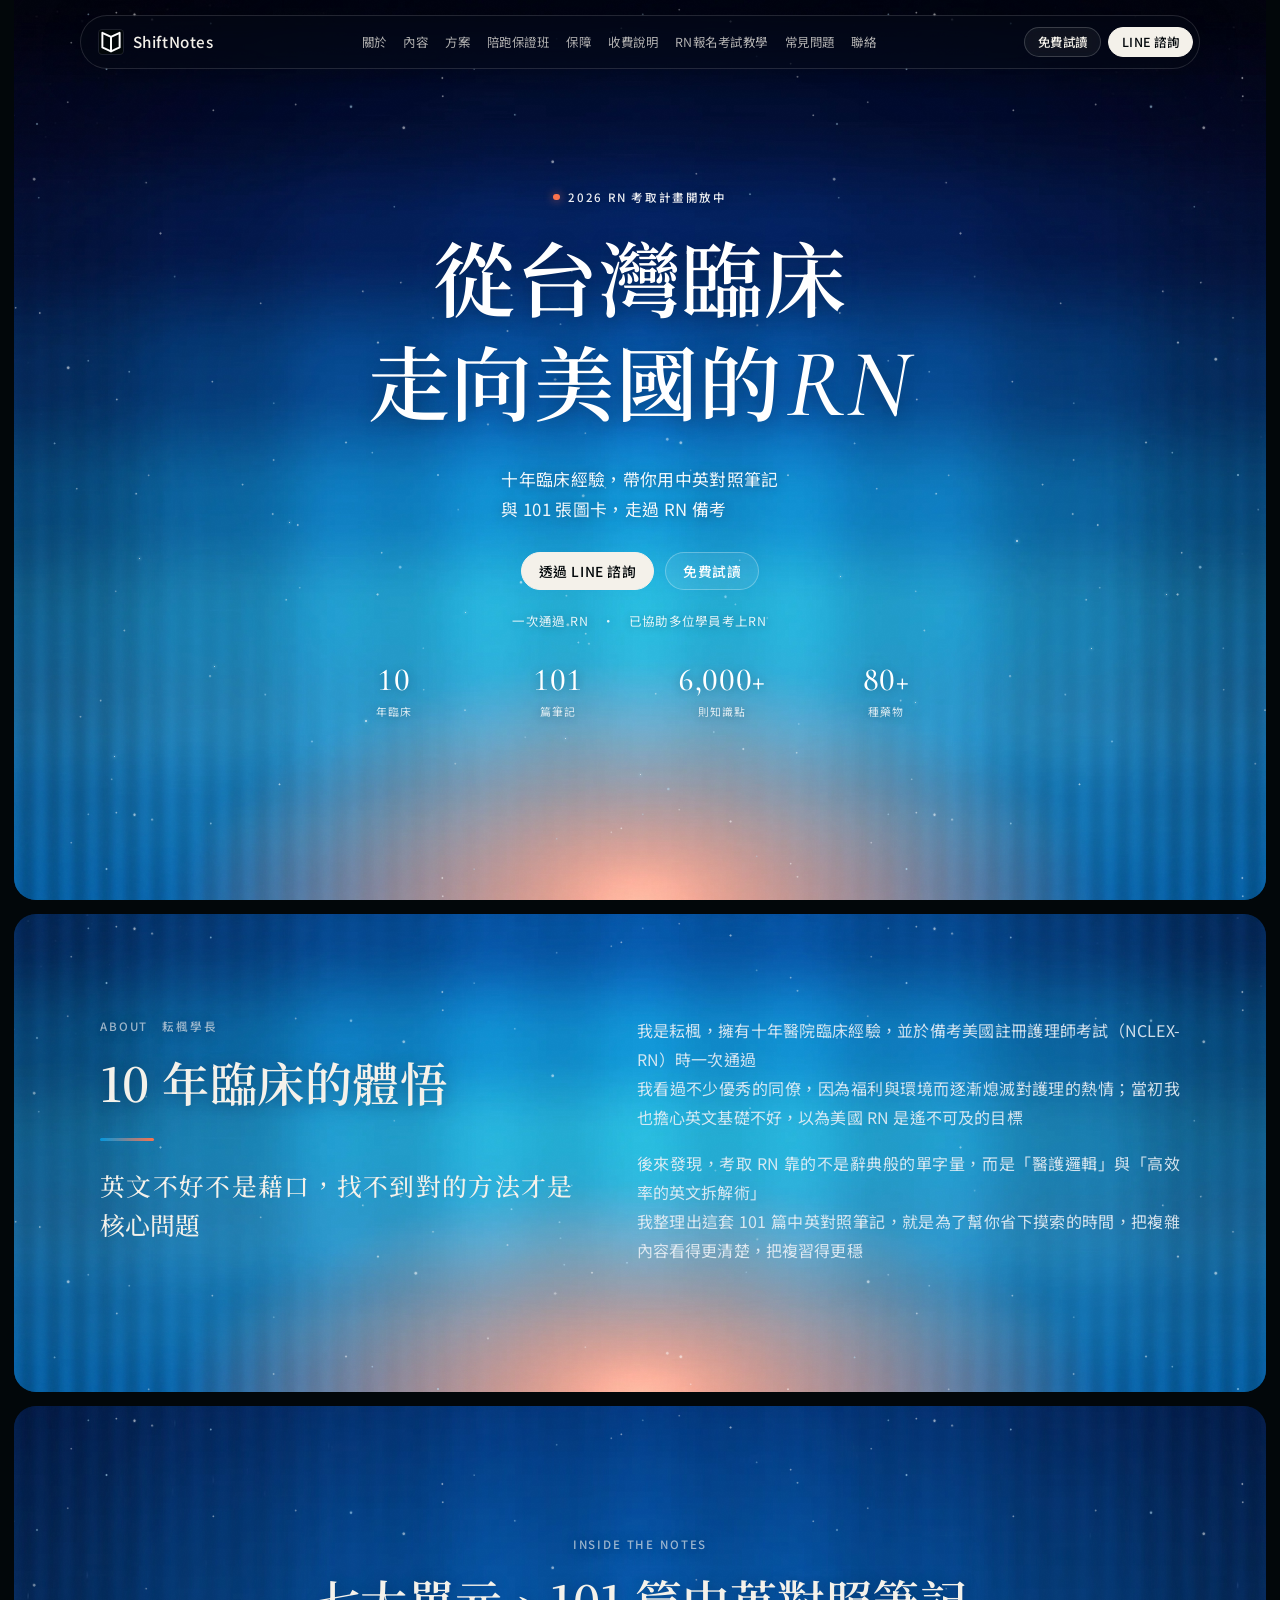
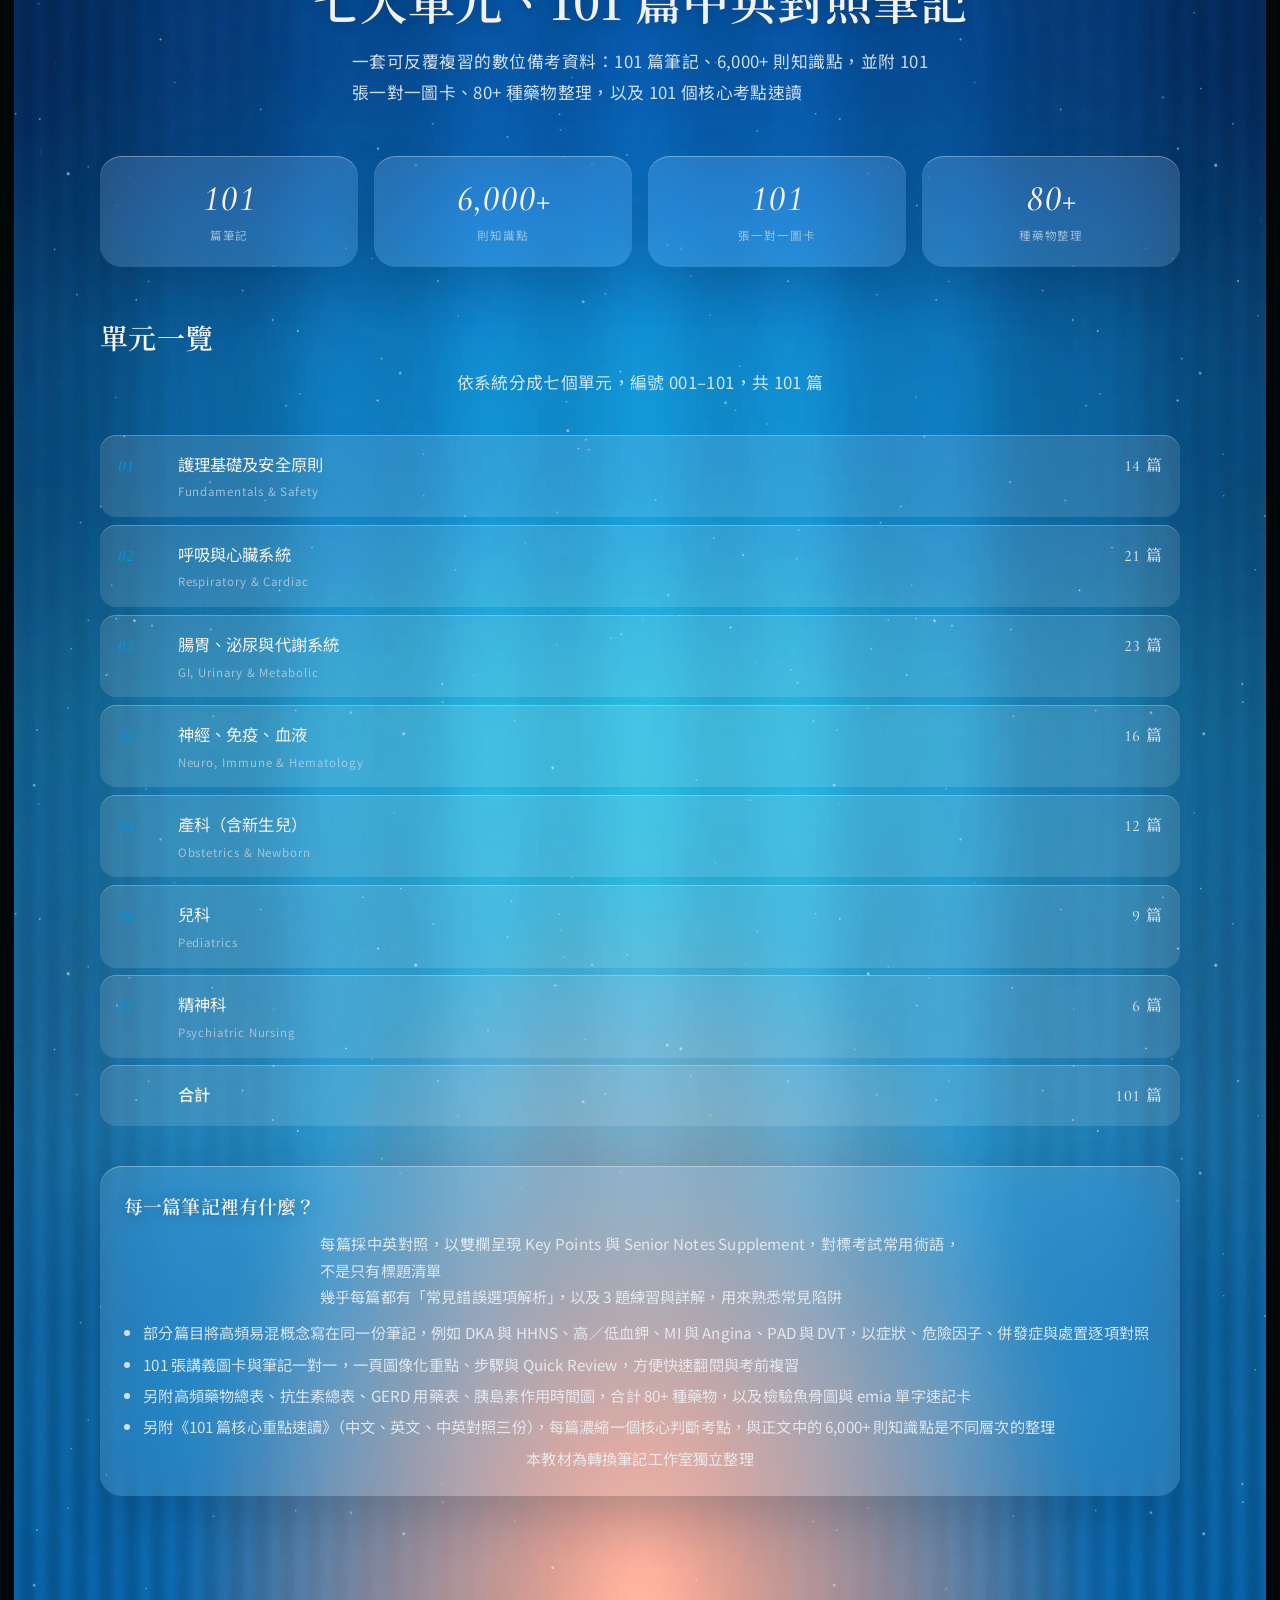
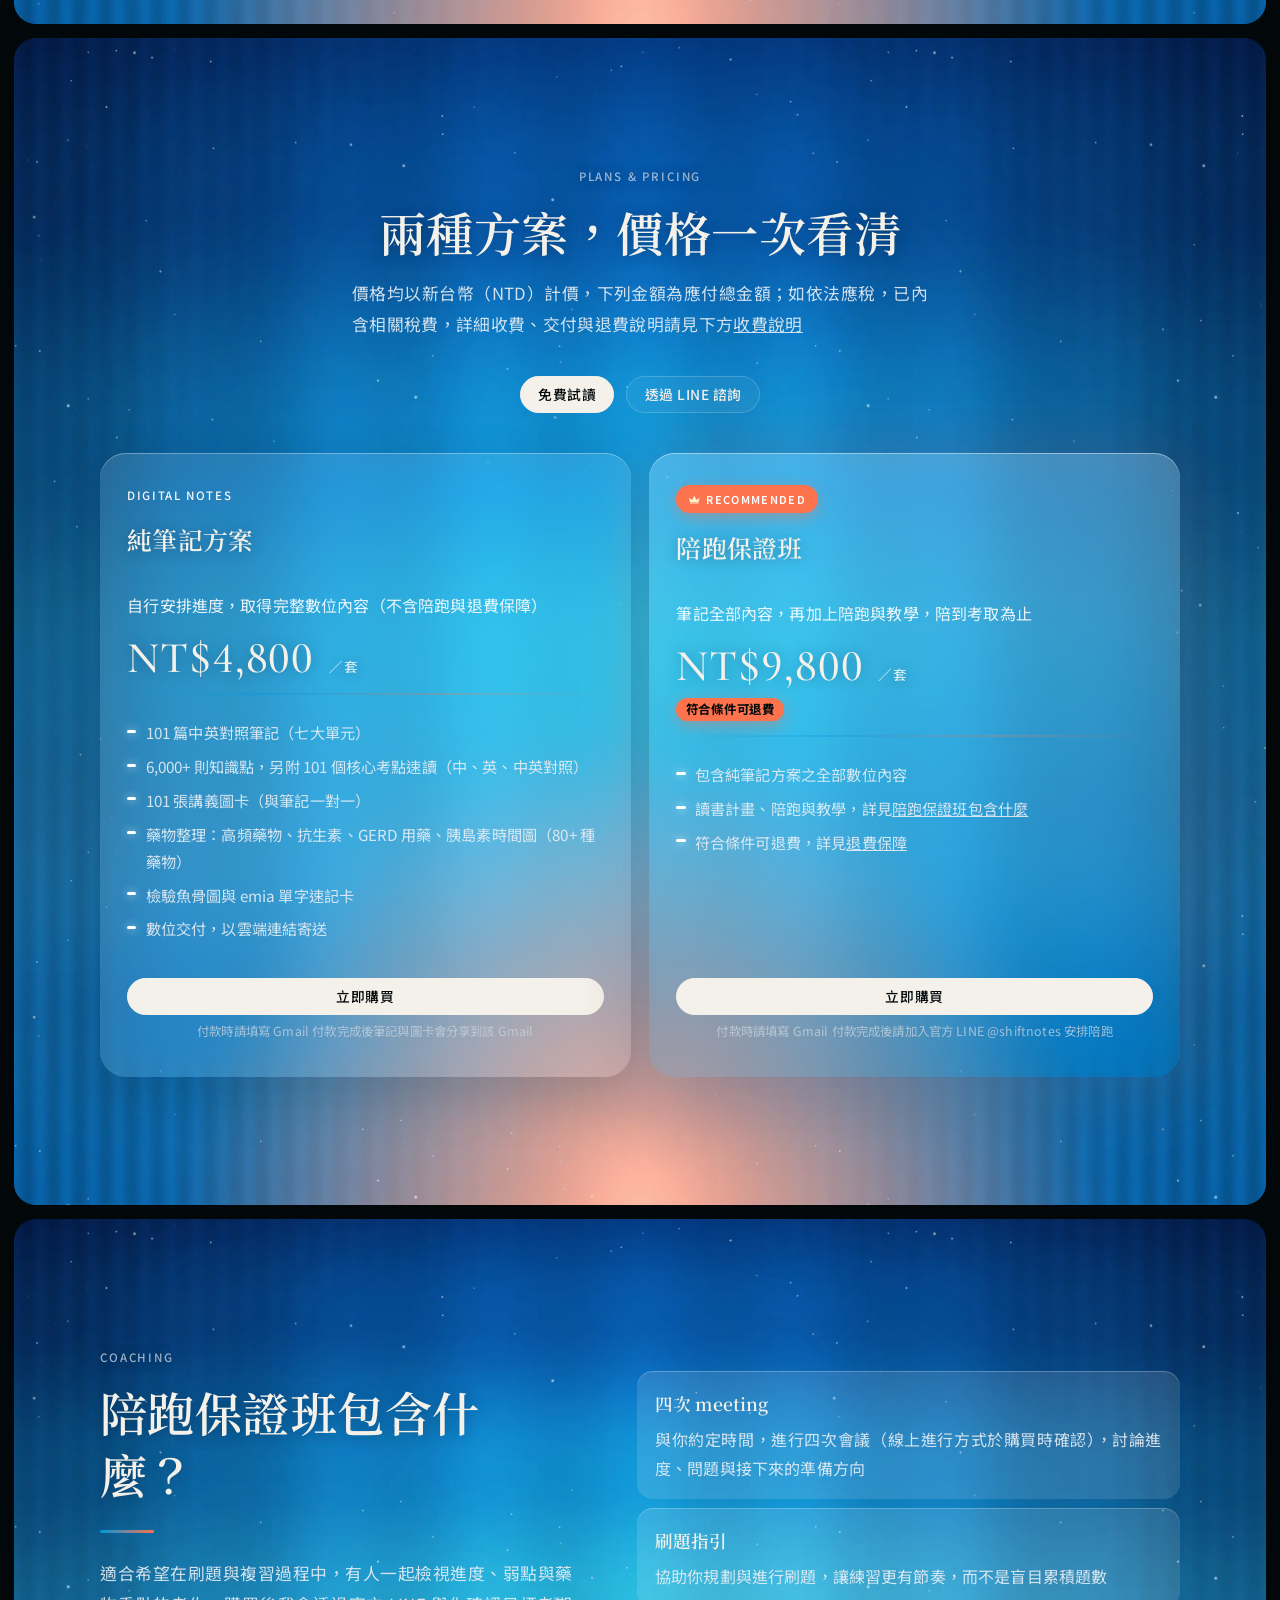
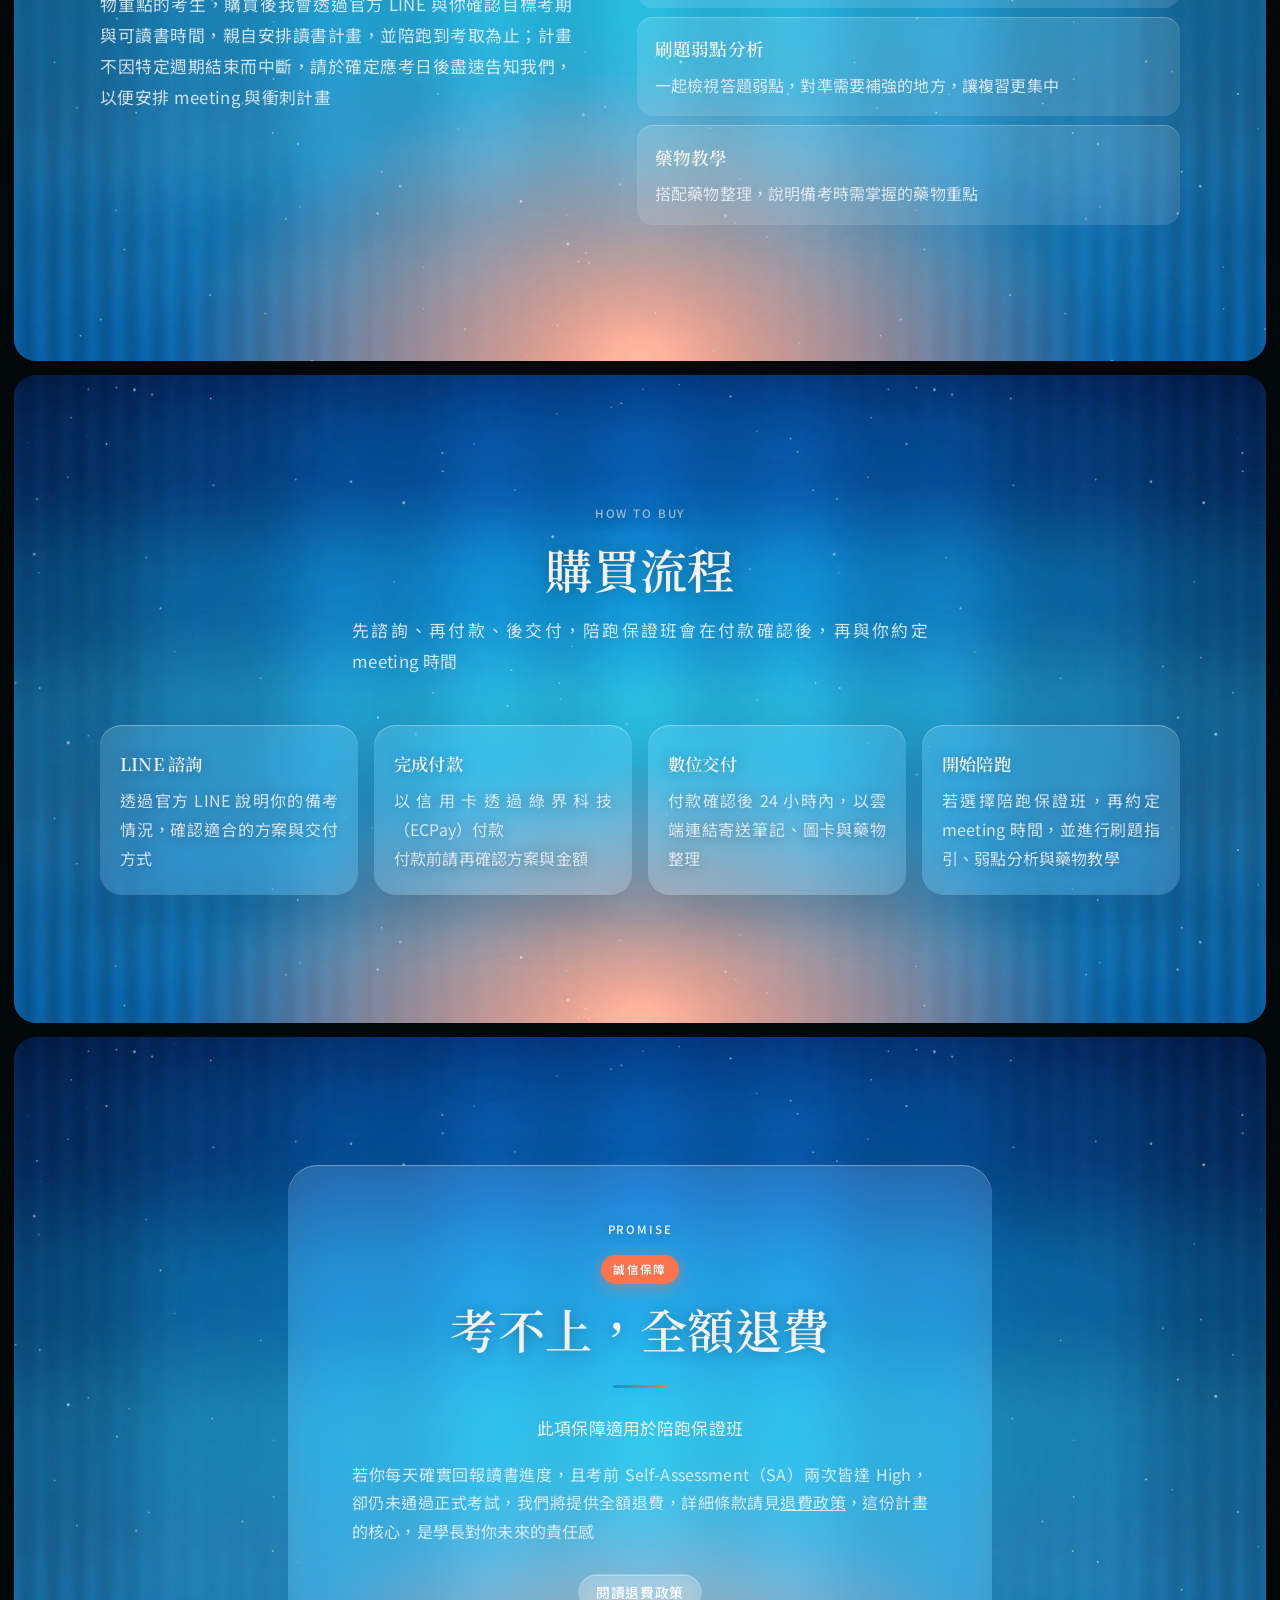
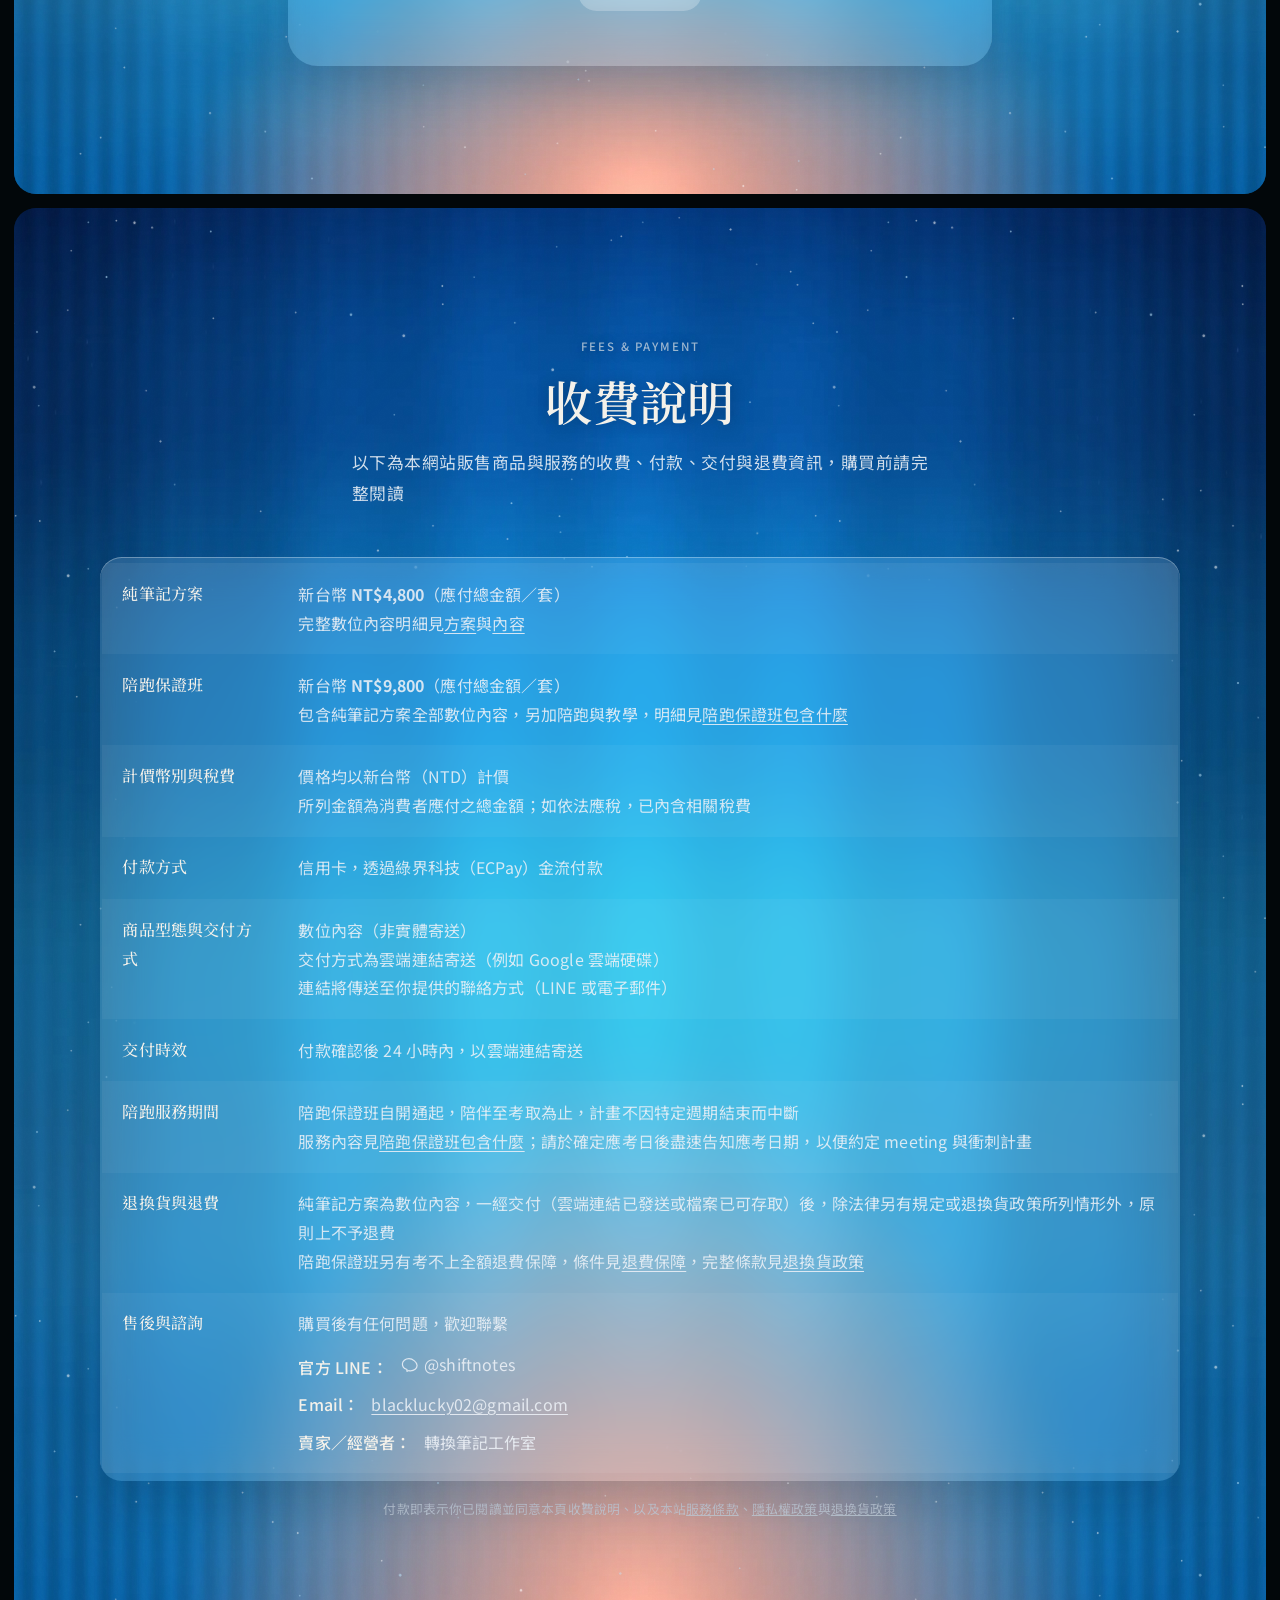
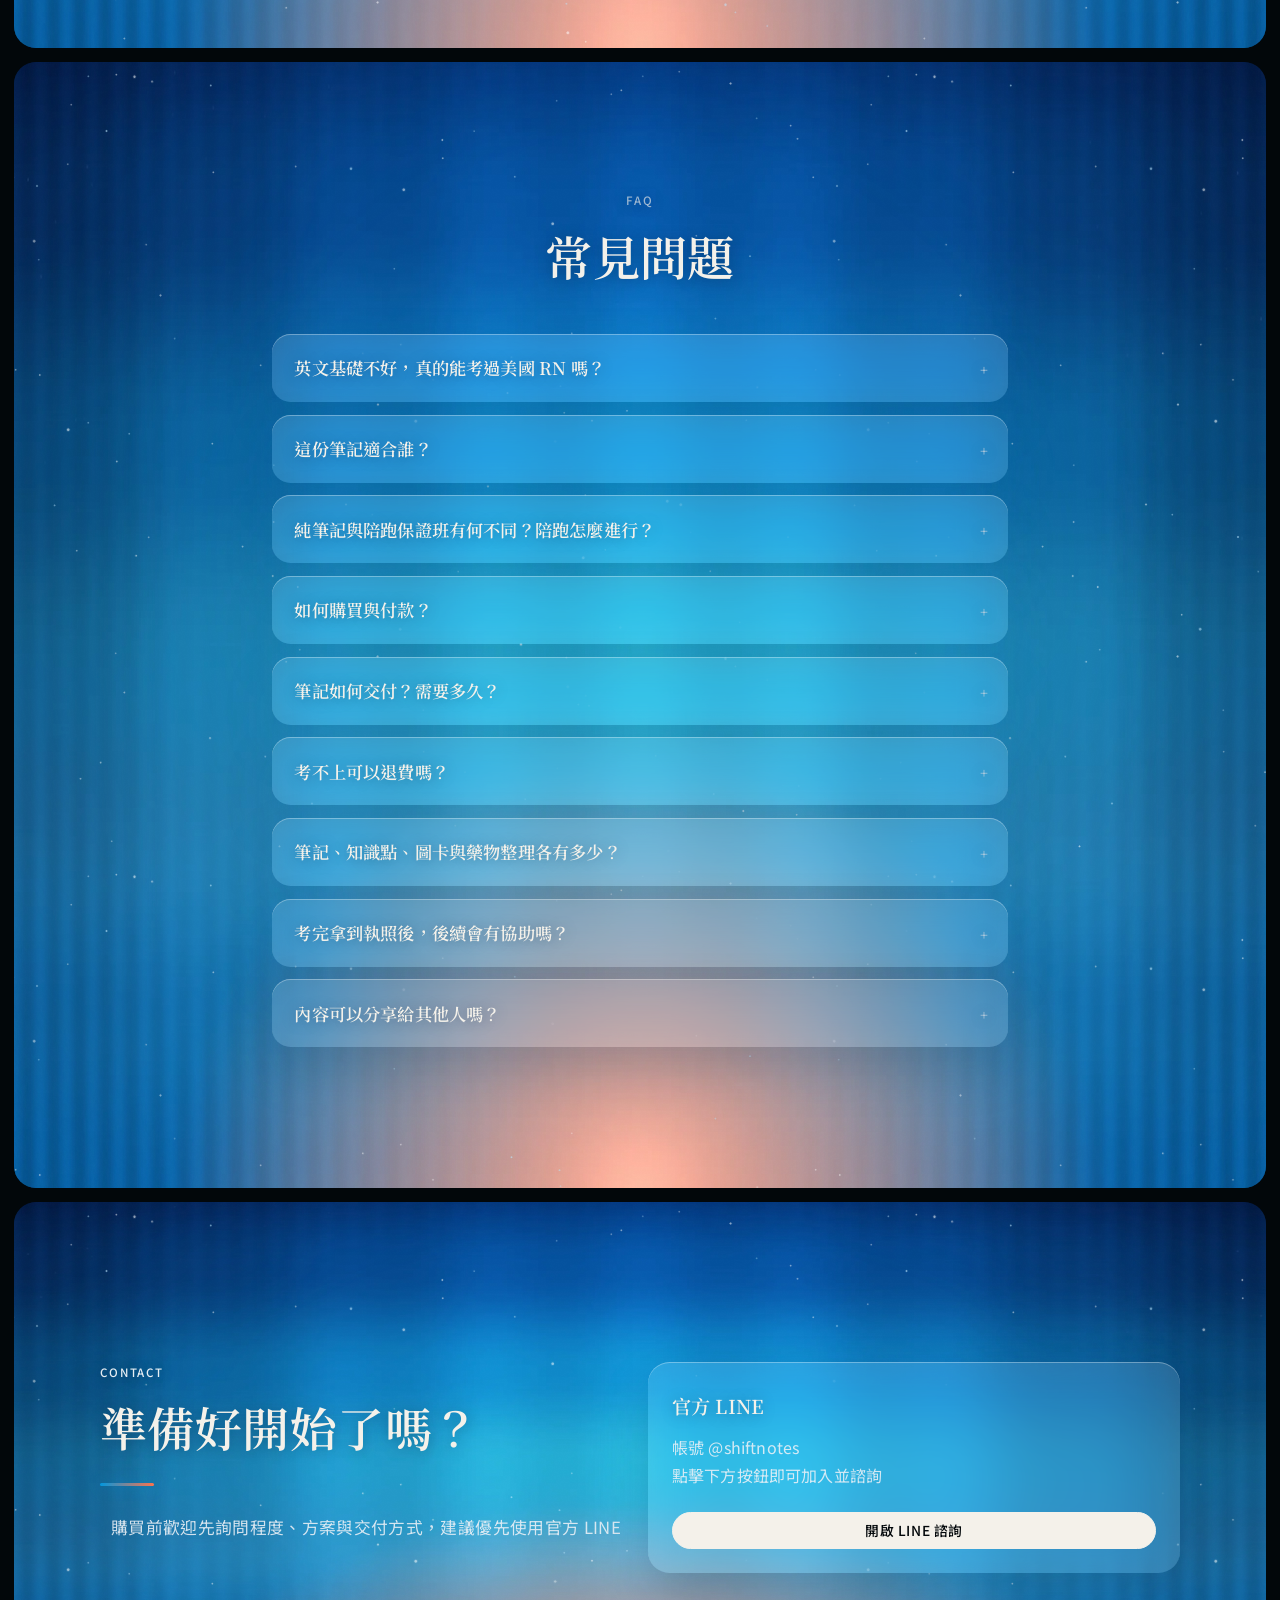
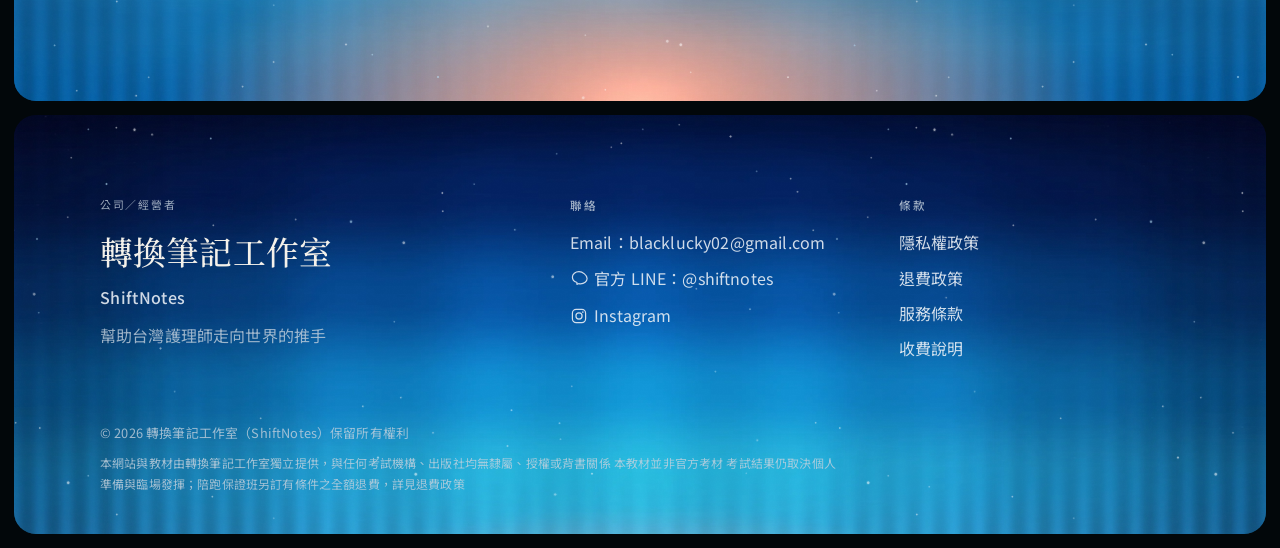
==== index.html @ 2a8cefe3 "售後諮詢在手機改為標籤在上、內容在下 避免 Email 在窄螢幕被切成兩段，聯絡三行維持對齊清楚。" ====
<!DOCTYPE html>
<html lang="zh-Hant-TW">
<head>
  <meta charset="utf-8">
  <meta name="google-site-verification" content="FZCJmwE3eq692PWmwrfCntpUUvdBJd4LD9IH0pfUKtM" />
  <meta name="viewport" content="width=device-width, initial-scale=1">
  <title>ShiftNotes｜耘楓學長的 RN 實戰教室</title>
  <meta name="description" content="ShiftNotes｜耘楓學長的 RN 實戰教室 2026 RN 考取計畫開放中 臨床十年的耘楓學長，以 101 篇中英對照 NCLEX-RN 筆記（6,000+ 則知識點、101 張圖卡、80+ 種藥物整理）與陪跑保證班，陪你準備美國護理師考試 陪跑保證班符合條件可申請考不上全額退費 已協助多位學員考上RN">
  <meta name="keywords" content="NCLEX-RN 筆記, RN考試, 美國護理師考試, 陪跑, 陪跑保證班, 保證班, RN 備考, NCLEX, ShiftNotes, 耘楓學長">
  <meta name="author" content="ShiftNotes">
  <meta name="robots" content="index,follow">
  <link rel="canonical" href="https://shiftnotes.github.io/">
  <link rel="alternate" hreflang="zh-Hant-TW" href="https://shiftnotes.github.io/">
  <link rel="alternate" hreflang="x-default" href="https://shiftnotes.github.io/">
  <meta property="og:type" content="website">
  <meta property="og:locale" content="zh_TW">
  <meta property="og:site_name" content="ShiftNotes">
  <meta property="og:title" content="ShiftNotes｜耘楓學長的 RN 實戰教室">
  <meta property="og:description" content="耘楓學長的 RN 實戰教室：101 篇中英對照筆記、6,000+ 則知識點、101 張圖卡與 80+ 種藥物整理 已協助多位學員考上RN">
  <meta property="og:url" content="https://shiftnotes.github.io/">
  <meta property="og:image" content="https://shiftnotes.github.io/assets/og-image.png">
  <meta property="og:image:alt" content="ShiftNotes｜耘楓學長的 RN 實戰教室">
  <meta property="og:image:width" content="1200">
  <meta property="og:image:height" content="630">
  <meta name="twitter:card" content="summary_large_image">
  <meta name="twitter:title" content="ShiftNotes｜耘楓學長的 RN 實戰教室">
  <meta name="twitter:description" content="耘楓學長的 RN 實戰教室：101 篇中英對照筆記、6,000+ 則知識點、101 張圖卡與 80+ 種藥物整理">
  <meta name="twitter:image" content="https://shiftnotes.github.io/assets/og-image.png">
  <meta name="theme-color" content="#02070A">
  <link rel="icon" href="favicon.ico?v=logo2" sizes="48x48">
  <link rel="icon" href="assets/favicon-192.png?v=logo2" type="image/png" sizes="192x192">
  <link rel="icon" href="assets/favicon-32.png?v=logo2" type="image/png" sizes="32x32">
  <link rel="apple-touch-icon" href="assets/apple-touch-icon.png?v=logo2" sizes="180x180">
  <link rel="preconnect" href="https://fonts.googleapis.com">
  <link rel="preconnect" href="https://fonts.gstatic.com" crossorigin>
  <link href="https://fonts.googleapis.com/css2?family=Cormorant+Garamond:ital,wght@0,500;0,600;1,500;1,600&family=Inter:wght@400;500;600&family=Noto+Sans+TC:wght@400;500;700&family=Noto+Serif+TC:wght@500;600;700&display=swap" rel="stylesheet">
  <link rel="stylesheet" href="css/styles.css?v=hero8">
  <script type="application/ld+json">
 
{
  "@context": "https://schema.org",
  "@graph": [
    {
      "@type": "Organization",
      "@id": "https://shiftnotes.github.io/#organization",
      "name": "ShiftNotes",
      "alternateName": "轉換筆記工作室",
      "url": "https://shiftnotes.github.io/",
      "email": "blacklucky02@gmail.com",
      "logo": "https://shiftnotes.github.io/assets/logo-512.png",
      "sameAs": [
        "https://line.me/R/ti/p/@shiftnotes",
        "https://www.instagram.com/shiftnotes1991/"
      ]
    },
    {
      "@type": "WebSite",
      "@id": "https://shiftnotes.github.io/#website",
      "url": "https://shiftnotes.github.io/",
      "name": "ShiftNotes",
      "inLanguage": "zh-Hant-TW",
      "publisher": {
        "@id": "https://shiftnotes.github.io/#organization"
      }
    },
    {
      "@type": "Person",
      "@id": "https://shiftnotes.github.io/#person",
      "name": "耘楓學長",
      "alternateName": "耘楓",
      "jobTitle": "臨床護理師",
      "description": "臨床護理經驗十年，備考美國註冊護理師考試（NCLEX-RN）一次通過，已協助多位學員考上RN ",
      "worksFor": {
        "@id": "https://shiftnotes.github.io/#organization"
      }
    },
    {
      "@type": "Product",
      "@id": "https://shiftnotes.github.io/#product",
      "name": "ShiftNotes NCLEX-RN 備考筆記",
      "description": "美國護理師考試（NCLEX-RN）備考筆記 101 篇（中英對照、七大單元），含 6,000+ 則知識點、101 個核心考點速讀、101 張一對一圖卡，以及 80+ 種藥物整理與檢驗速查 可選擇陪跑保證班，包含四次 meeting、刷題指引、刷題弱點分析與藥物教學 ",
      "brand": {
        "@type": "Brand",
        "name": "ShiftNotes"
      },
      "inLanguage": "zh-Hant-TW",
      "offers": [
        {
          "@type": "Offer",
          "name": "純筆記方案",
          "description": "包含 101 篇中英對照筆記、101 張一對一圖卡、80+ 種藥物整理、檢驗速查，以及 101 個核心考點速讀 ",
          "price": "4800",
          "priceCurrency": "TWD",
          "availability": "https://schema.org/InStock",
          "url": "https://shiftnotes.github.io/#plans",
          "seller": {
            "@id": "https://shiftnotes.github.io/#organization"
          },
          "hasMerchantReturnPolicy": {
            "@type": "MerchantReturnPolicy",
            "applicableCountry": "TW",
            "returnPolicyCategory": "https://schema.org/MerchantReturnNotPermitted",
            "merchantReturnLink": "https://shiftnotes.github.io/refund.html"
          },
          "shippingDetails": {
            "@type": "OfferShippingDetails",
            "shippingRate": {
              "@type": "MonetaryAmount",
              "value": "0",
              "currency": "TWD"
            },
            "shippingDestination": {
              "@type": "DefinedRegion",
              "addressCountry": "TW"
            },
            "deliveryTime": {
              "@type": "ShippingDeliveryTime",
              "handlingTime": {
                "@type": "QuantitativeValue",
                "minValue": 0,
                "maxValue": 1,
                "unitCode": "DAY"
              },
              "transitTime": {
                "@type": "QuantitativeValue",
                "minValue": 0,
                "maxValue": 0,
                "unitCode": "DAY"
              }
            }
          }
        },
        {
          "@type": "Offer",
          "name": "陪跑保證班",
          "description": "包含純筆記方案全部數位內容，另加四次 meeting、刷題指引、刷題弱點分析與藥物教學 符合條件可申請考不上全額退費 ",
          "price": "9800",
          "priceCurrency": "TWD",
          "availability": "https://schema.org/InStock",
          "url": "https://shiftnotes.github.io/#plans",
          "seller": {
            "@id": "https://shiftnotes.github.io/#organization"
          },
          "hasMerchantReturnPolicy": {
            "@type": "MerchantReturnPolicy",
            "applicableCountry": "TW",
            "returnPolicyCategory": "https://schema.org/MerchantReturnNotPermitted",
            "merchantReturnLink": "https://shiftnotes.github.io/refund.html"
          },
          "shippingDetails": {
            "@type": "OfferShippingDetails",
            "shippingRate": {
              "@type": "MonetaryAmount",
              "value": "0",
              "currency": "TWD"
            },
            "shippingDestination": {
              "@type": "DefinedRegion",
              "addressCountry": "TW"
            },
            "deliveryTime": {
              "@type": "ShippingDeliveryTime",
              "handlingTime": {
                "@type": "QuantitativeValue",
                "minValue": 0,
                "maxValue": 1,
                "unitCode": "DAY"
              },
              "transitTime": {
                "@type": "QuantitativeValue",
                "minValue": 0,
                "maxValue": 0,
                "unitCode": "DAY"
              }
            }
          }
        }
      ],
      "image": [
        "https://shiftnotes.github.io/assets/og-image.png"
      ]
    },
    {
      "@type": "FAQPage",
      "@id": "https://shiftnotes.github.io/#faq",
      "mainEntity": [
        {
          "@type": "Question",
          "name": "英文基礎不好，真的能考過美國 RN 嗎？",
          "acceptedAnswer": {
            "@type": "Answer",
            "text": "這是我最常被問到的問題 NCLEX 考試考的是「護理邏輯」與「臨床安全觀念」，並非文學造詣 筆記把複雜的英文拆解為醫護人員熟悉的學術詞彙與關鍵字，只要掌握這些對標詞彙，英文基礎較弱也能著手應考"
          }
        },
        {
          "@type": "Question",
          "name": "這份筆記適合誰？",
          "acceptedAnswer": {
            "@type": "Answer",
            "text": "適合正在準備美國註冊護理師考試（NCLEX-RN）的考生 無論你正在規劃讀書進度，或已開始刷題、希望把內容整理得更清楚，都可以先透過官方 LINE 諮詢，確認是否符合你目前的程度與需求"
          }
        },
        {
          "@type": "Question",
          "name": "純筆記與陪跑保證班有何不同？陪跑怎麼進行？",
          "acceptedAnswer": {
            "@type": "Answer",
            "text": "兩種方案都包含同一套數位筆記內容，明細見內容與方案 陪跑保證班另加讀書計畫、陪跑與教學，並陪跑到考取為止；純筆記方案為自行安排進度，不含陪跑與退費保障 陪跑如何安排、會陪到什麼時候，請見陪跑保證班包含什麼"
          }
        },
        {
          "@type": "Question",
          "name": "如何購買與付款？",
          "acceptedAnswer": {
            "@type": "Answer",
            "text": "請先透過官方 LINE 諮詢並確認方案，再以信用卡透過綠界科技（ECPay）完成付款 價格均以新台幣計價，所列金額為應付總金額；如依法應稅，已內含相關稅費 完整項目請見收費說明"
          }
        },
        {
          "@type": "Question",
          "name": "筆記如何交付？需要多久？",
          "acceptedAnswer": {
            "@type": "Answer",
            "text": "本商品為數位內容，將以雲端連結寄送（例如 Google 雲端硬碟），付款確認後 24 小時內交付"
          }
        },
        {
          "@type": "Question",
          "name": "考不上可以退費嗎？",
          "acceptedAnswer": {
            "@type": "Answer",
            "text": "純筆記方案為數位內容，一經交付後，除法律另有規定或退換貨政策所列情形外，原則上不予退費 陪跑保證班另有考不上全額退費保障，條件見退費保障，完整條款見退費政策 考試結果仍取決你的基礎、投入與臨場發揮，本網站不就通過考試作出無條件保證"
          }
        },
        {
          "@type": "Question",
          "name": "筆記、知識點、圖卡與藥物整理各有多少？",
          "acceptedAnswer": {
            "@type": "Answer",
            "text": "一套包含 101 篇中英對照筆記、6,000+ 則知識點、101 張一對一圖卡、80+ 種藥物整理，以及 101 個核心考點速讀，明細見內容"
          }
        },
        {
          "@type": "Question",
          "name": "考完拿到執照後，後續會有協助嗎？",
          "acceptedAnswer": {
            "@type": "Answer",
            "text": "拿到執照只是開始 學長也會分享後續關於美國醫院應徵、履歷撰寫以及過渡期的心路歷程，讓你不只是考到執照，更能著手準備出國工作"
          }
        },
        {
          "@type": "Question",
          "name": "內容可以分享給其他人嗎？",
          "acceptedAnswer": {
            "@type": "Answer",
            "text": "筆記、圖卡與藥物整理僅授權購買者本人備考使用，請勿重製、轉售、公開傳輸或提供他人使用 詳見服務條款"
          }
        }
      ]
    }
  ]
}

 </script>
</head>
<body>
  <header class="site-header">
    <a class="skip-link" href="#main">跳至主要內容</a>
    <div class="header-inner">
      <a class="logo" href="index.html">
        <span class="logo-mark" aria-hidden="true"></span>
        <span class="logo-text">ShiftNotes</span>
      </a>
      <nav class="nav-desktop" aria-label="主要">
        <a href="#about">關於</a>
        <a href="#contents">內容</a>
        <a href="#plans">方案</a>
        <a href="#coaching">陪跑保證班</a>
        <a href="#guarantee">保障</a>
        <a href="#fees">收費說明</a>
        <a href="articles/">RN報名考試教學</a>
        <a href="#faq">常見問題</a>
        <a href="#contact">聯絡</a>
      </nav>
      <div class="header-actions">
      <a class="btn btn-sm btn-ghost header-trial" href="https://drive.google.com/drive/folders/1croN3e0fPb0H_4UqSa8RR00lFnD3cMA1" target="_blank" rel="noopener">免費試讀</a>
      <a class="btn btn-sm btn-solid header-cta" href="https://line.me/R/ti/p/@shiftnotes" target="_blank" rel="noopener noreferrer">LINE 諮詢</a>
      </div>
      <button class="nav-toggle" type="button" aria-expanded="false" aria-controls="nav-mobile" aria-label="開啟選單">
        <span></span><span></span><span></span>
      </button>
    </div>
  </header>
  <div id="nav-mobile" class="nav-mobile" hidden>
    <nav aria-label="行動版選單">
      <a href="#about">關於</a>
      <a href="#contents">內容</a>
      <a href="#plans">方案</a>
      <a href="#coaching">陪跑保證班</a>
      <a href="#guarantee">退費保障</a>
      <a href="#process">購買流程</a>
      <a href="#fees">收費說明</a>
      <a href="articles/">RN報名考試教學</a>
      <a href="#faq">常見問題</a>
      <a href="#contact">聯絡</a>
      <a class="btn btn-invert" href="https://line.me/R/ti/p/@shiftnotes" target="_blank" rel="noopener noreferrer">LINE 官方帳號諮詢</a>
    </nav>
  </div>

  <main id="main">
    <section class="hero" aria-labelledby="hero-title">
      <div class="hero-sky" aria-hidden="true">
        <div class="hero-glow"></div>
        <div class="hero-rays"></div>
        <div class="bubble-live">
          <span class="wubble" style="left:10%;top:62%;--s:1px;--t:11s;--d:0s"></span>
          <span class="wubble" style="left:16%;top:74%;--s:1px;--t:9s;--d:1.2s"></span>
          <span class="wubble" style="left:22%;top:58%;--s:1px;--t:13s;--d:0.4s"></span>
          <span class="wubble" style="left:28%;top:80%;--s:2px;--t:10s;--d:2s"></span>
          <span class="wubble" style="left:36%;top:68%;--s:1px;--t:8s;--d:0.8s"></span>
          <span class="wubble" style="left:44%;top:82%;--s:1px;--t:12s;--d:1.6s"></span>
          <span class="wubble" style="left:58%;top:76%;--s:1px;--t:9s;--d:0.2s"></span>
          <span class="wubble" style="left:66%;top:64%;--s:1px;--t:14s;--d:2.4s"></span>
          <span class="wubble" style="left:72%;top:78%;--s:1px;--t:10s;--d:0.6s"></span>
          <span class="wubble" style="left:80%;top:60%;--s:2px;--t:11s;--d:1.8s"></span>
          <span class="wubble" style="left:86%;top:72%;--s:1px;--t:8s;--d:0.3s"></span>
          <span class="wubble" style="left:92%;top:66%;--s:1px;--t:13s;--d:2.1s"></span>
          <span class="wubble" style="left:8%;top:84%;--s:1px;--t:12s;--d:1s"></span>
          <span class="wubble" style="left:50%;top:86%;--s:1px;--t:15s;--d:0.9s"></span>
        </div>
        <div class="hero-stars"></div>
        <div class="hero-noise"></div>
      </div>
      <div class="hero-inner reveal">
        <span class="hero-kicker">2026 RN 考取計畫開放中</span>
        <h1 id="hero-title">從台灣臨床<br>走向美國的<em>RN</em></h1>
        <p class="hero-sub">十年臨床經驗，帶你用中英對照筆記<br>與 101 張圖卡，走過 RN 備考</p>
        <div class="hero-actions">
          <a class="btn btn-solid" href="https://line.me/R/ti/p/@shiftnotes" target="_blank" rel="noopener noreferrer">透過 LINE 諮詢</a>
          <a class="btn btn-ghost" href="https://drive.google.com/drive/folders/1croN3e0fPb0H_4UqSa8RR00lFnD3cMA1" target="_blank" rel="noopener">免費試讀</a>
        </div>
        <p class="hero-proof">一次通過 RN　·　已協助多位學員考上RN</p>
        <dl class="hero-stats">
          <div>
            <dd>10</dd>
            <dt>年臨床</dt>
          </div>
          <div>
            <dd>101</dd>
            <dt>篇筆記</dt>
          </div>
          <div>
            <dd>6,000+</dd>
            <dt>則知識點</dt>
          </div>
          <div>
            <dd>80+</dd>
            <dt>種藥物</dt>
          </div>
        </dl>
      </div>
    </section>


    <section class="atm-midn section section-soft" id="about" aria-labelledby="about-title">
      <div class="section-sky" aria-hidden="true">
        <div class="section-glow"></div>
        <div class="section-rays"></div>
        <div class="section-noise"></div>
      </div>

      <div class="geo-layer geo-about" aria-hidden="true">
        <span class="geo-ring geo-ring-about"></span>
        <span class="geo-half geo-half-about"></span>
        <span class="geo-plus geo-plus-d"></span>
        <span class="geo-sq geo-sq-b"></span>
      </div>
      <div class="wrap split">
        <div>
          <span class="eyebrow">About　耘楓學長</span>
          <h2 class="section-title" id="about-title">10 年臨床的體悟</h2>
          <span class="rule"></span>
          <blockquote class="pull-quote">
            <p>英文不好不是藉口，找不到對的方法才是核心問題</p>
          </blockquote>
        </div>
        <div class="prose">
          <p>我是耘楓，擁有十年醫院臨床經驗，並於備考美國註冊護理師考試（NCLEX-RN）時一次通過<br>我看過不少優秀的同僚，因為福利與環境而逐漸熄滅對護理的熱情；當初我也擔心英文基礎不好，以為美國 RN 是遙不可及的目標</p>
          <p>後來發現，考取 RN 靠的不是辭典般的單字量，而是「醫護邏輯」與「高效率的英文拆解術」<br>我整理出這套 101 篇中英對照筆記，就是為了幫你省下摸索的時間，把複雜內容看得更清楚，把複習得更穩</p>
        </div>
      </div>
    </section>

    <section class="atm-blue section" id="contents" aria-labelledby="contents-title">
      <div class="section-sky" aria-hidden="true">
        <div class="section-glow"></div>
        <div class="section-rays"></div>
        <div class="section-noise"></div>
      </div>

      <div class="wrap">
        <div class="section-head">
          <span class="eyebrow">Inside the notes</span>
          <h2 class="section-title" id="contents-title">七大單元、101 篇中英對照筆記</h2>
          <p class="lede">一套可反覆複習的數位備考資料：101 篇筆記、6,000+ 則知識點，並附 101 張一對一圖卡、80+ 種藥物整理，以及 101 個核心考點速讀</p>
        </div>

        <div class="stat-grid">
          <div class="stat">
            <span class="stat-value">101</span>
            <span class="stat-label">篇筆記</span>
          </div>
          <div class="stat">
            <span class="stat-value">6,000+</span>
            <span class="stat-label">則知識點</span>
          </div>
          <div class="stat">
            <span class="stat-value">101</span>
            <span class="stat-label">張一對一圖卡</span>
          </div>
          <div class="stat">
            <span class="stat-value">80+</span>
            <span class="stat-label">種藥物整理</span>
          </div>
        </div>

        <h3 class="section-subtitle">單元一覽</h3>
        <p class="lede lede-inline">依系統分成七個單元，編號 001–101，共 101 篇</p>
        <ol class="unit-list">
          <li>
            <span class="n">01</span>
            <span class="unit-name">護理基礎及安全原則<span class="unit-en">Fundamentals &amp; Safety</span></span>
            <span class="count">14 篇</span>
          </li>
          <li>
            <span class="n">02</span>
            <span class="unit-name">呼吸與心臟系統<span class="unit-en">Respiratory &amp; Cardiac</span></span>
            <span class="count">21 篇</span>
          </li>
          <li>
            <span class="n">03</span>
            <span class="unit-name">腸胃、泌尿與代謝系統<span class="unit-en">GI, Urinary &amp; Metabolic</span></span>
            <span class="count">23 篇</span>
          </li>
          <li>
            <span class="n">04</span>
            <span class="unit-name">神經、免疫、血液<span class="unit-en">Neuro, Immune &amp; Hematology</span></span>
            <span class="count">16 篇</span>
          </li>
          <li>
            <span class="n">05</span>
            <span class="unit-name">產科（含新生兒）<span class="unit-en">Obstetrics &amp; Newborn</span></span>
            <span class="count">12 篇</span>
          </li>
          <li>
            <span class="n">06</span>
            <span class="unit-name">兒科<span class="unit-en">Pediatrics</span></span>
            <span class="count">9 篇</span>
          </li>
          <li>
            <span class="n">07</span>
            <span class="unit-name">精神科<span class="unit-en">Psychiatric Nursing</span></span>
            <span class="count">6 篇</span>
          </li>
          <li class="unit-total">
            <span class="n"></span>
            <span class="unit-name">合計</span>
            <span class="count">101 篇</span>
          </li>
        </ol>

        <div class="note-format">
          <h3>每一篇筆記裡有什麼？</h3>
          <p>每篇採中英對照，以雙欄呈現 Key Points 與 Senior Notes Supplement，對標考試常用術語，不是只有標題清單<br>幾乎每篇都有「常見錯誤選項解析」，以及 3 題練習與詳解，用來熟悉常見陷阱</p>
          <ul>
            <li>部分篇目將高頻易混概念寫在同一份筆記，例如 DKA 與 HHNS、高／低血鉀、MI 與 Angina、PAD 與 DVT，以症狀、危險因子、併發症與處置逐項對照</li>
            <li>101 張講義圖卡與筆記一對一，一頁圖像化重點、步驟與 Quick Review，方便快速翻閱與考前複習</li>
            <li>另附高頻藥物總表、抗生素總表、GERD 用藥表、胰島素作用時間圖，合計 80+ 種藥物，以及檢驗魚骨圖與 emia 單字速記卡</li>
            <li>另附《101 篇核心重點速讀》（中文、英文、中英對照三份），每篇濃縮一個核心判斷考點，與正文中的 6,000+ 則知識點是不同層次的整理</li>
          </ul>
          <p class="fine-print">本教材為轉換筆記工作室獨立整理</p>
        </div>
      </div>
    </section>


    <section class="atm-blue section section-soft" id="plans" aria-labelledby="plans-title">
      <div class="section-sky" aria-hidden="true">
        <div class="section-glow"></div>
        <div class="section-rays"></div>
        <div class="section-noise"></div>
      </div>

      <div class="geo-layer geo-plans" aria-hidden="true">
        <span class="geo-ring geo-ring-plans"></span>
        <span class="geo-plus geo-plus-e"></span>
      </div>
      <div class="wrap">
        <div class="section-head">
          <span class="eyebrow">Plans &amp; pricing</span>
          <h2 class="section-title" id="plans-title">兩種方案，價格一次看清</h2>
          <p class="lede">價格均以新台幣（NTD）計價，下列金額為應付總金額；如依法應稅，已內含相關稅費，詳細收費、交付與退費說明請見下方<a href="#fees">收費說明</a></p>
        </div>
        <div class="hero-actions plans-actions">
          <a class="btn btn-solid" href="https://drive.google.com/drive/folders/1croN3e0fPb0H_4UqSa8RR00lFnD3cMA1" target="_blank" rel="noopener">免費試讀</a>
          <a class="btn btn-ghost" href="https://line.me/R/ti/p/@shiftnotes" target="_blank" rel="noopener noreferrer">透過 LINE 諮詢</a>
        </div>

        <div class="plan-grid">
          <article class="plan" id="plan-notes">
            <p class="plan-eyebrow muted">Digital notes</p>
            <h3>純筆記方案</h3>
            <p class="muted">自行安排進度，取得完整數位內容（不含陪跑與退費保障）</p>
            <p class="plan-price">NT$4,800 <small>／套</small></p>
            <ul class="plan-includes">
              <li>101 篇中英對照筆記（七大單元）</li>
              <li>6,000+ 則知識點，另附 101 個核心考點速讀（中、英、中英對照）</li>
              <li>101 張講義圖卡（與筆記一對一）</li>
              <li>藥物整理：高頻藥物、抗生素、GERD 用藥、胰島素時間圖（80+ 種藥物）</li>
              <li>檢驗魚骨圖與 emia 單字速記卡</li>
              <li>數位交付，以雲端連結寄送</li>
            </ul>
            <a class="btn btn-solid btn-block" href="https://p.ecpay.com.tw/32C1055" data-ecpay="notes" target="_blank" rel="noopener">立即購買</a>
            <p class="fine-print plan-buy-hint">付款時請填寫 Gmail 付款完成後筆記與圖卡會分享到該 Gmail</p>
          </article>

          <article class="plan plan-featured" id="plan-coaching">
            <p class="plan-eyebrow"><svg class="plan-crown" viewBox="0 0 24 18" aria-hidden="true" focusable="false"><path fill="currentColor" d="M12 2.1 15.9 10.8 22 6.6 20.2 14.8H3.8L2 6.6l6.1 4.2L12 2.1Zm-8.4 13.7h16.8V17.4H3.6v-1.6Z"/></svg>Recommended</p>
            <h3>陪跑保證班</h3>
            <p class="muted">筆記全部內容，再加上陪跑與教學，陪到考取為止</p>
            <div class="plan-price-row">
              <p class="plan-price">NT$9,800 <small>／套</small></p>
              <p class="plan-guarantee-badge">符合條件可退費</p>
            </div>
            <ul class="plan-includes">
              <li>包含純筆記方案之全部數位內容</li>
              <li>讀書計畫、陪跑與教學，詳見<a href="#coaching">陪跑保證班包含什麼</a></li>
              <li>符合條件可退費，詳見<a href="#guarantee">退費保障</a></li>
            </ul>
            <a class="btn btn-solid btn-block" href="https://p.ecpay.com.tw/34B3D2C" data-ecpay="coaching" target="_blank" rel="noopener">立即購買</a>
            <p class="fine-print plan-buy-hint">付款時請填寫 Gmail 付款完成後請加入官方 LINE @shiftnotes 安排陪跑</p>
          </article>
        </div>
      </div>
    </section>

    <section class="atm-midn section" id="coaching" aria-labelledby="coaching-title">
      <div class="section-sky" aria-hidden="true">
        <div class="section-glow"></div>
        <div class="section-rays"></div>
        <div class="section-noise"></div>
      </div>

      <div class="wrap split">
        <div>
          <span class="eyebrow">Coaching</span>
          <h2 class="section-title" id="coaching-title">陪跑保證班包含什麼？</h2>
          <span class="rule"></span>
          <p class="lede">適合希望在刷題與複習過程中，有人一起檢視進度、弱點與藥物重點的考生，購買後我會透過官方 LINE 與你確認目標考期與可讀書時間，親自安排讀書計畫，並陪跑到考取為止；計畫不因特定週期結束而中斷，請於確定應考日後盡速告知我們，以便安排 meeting 與衝刺計畫</p>
        </div>
        <ol class="detail-list">
          <li>
            <h3>四次 meeting</h3>
            <p>與你約定時間，進行四次會議（線上進行方式於購買時確認），討論進度、問題與接下來的準備方向</p>
          </li>
          <li>
            <h3>刷題指引</h3>
            <p>協助你規劃與進行刷題，讓練習更有節奏，而不是盲目累積題數</p>
          </li>
          <li>
            <h3>刷題弱點分析</h3>
            <p>一起檢視答題弱點，對準需要補強的地方，讓複習更集中</p>
          </li>
          <li>
            <h3>藥物教學</h3>
            <p>搭配藥物整理，說明備考時需掌握的藥物重點</p>
          </li>
        </ol>
      </div>
    </section>

    <section class="atm-blue section section-soft" id="process" aria-labelledby="process-title">
      <div class="section-sky" aria-hidden="true">
        <div class="section-glow"></div>
        <div class="section-rays"></div>
        <div class="section-noise"></div>
      </div>

      <div class="wrap">
        <div class="section-head">
          <span class="eyebrow">How to buy</span>
          <h2 class="section-title" id="process-title">購買流程</h2>
          <p class="lede">先諮詢、再付款、後交付，陪跑保證班會在付款確認後，再與你約定 meeting 時間</p>
        </div>
        <ol class="steps">
          <li>
            <h3>LINE 諮詢</h3>
            <p>透過官方 LINE 說明你的備考情況，確認適合的方案與交付方式</p>
          </li>
          <li>
            <h3>完成付款</h3>
            <p>以信用卡透過綠界科技（ECPay）付款<br>付款前請再確認方案與金額</p>
          </li>
          <li>
            <h3>數位交付</h3>
            <p>付款確認後 24 小時內，以雲端連結寄送筆記、圖卡與藥物整理</p>
          </li>
          <li>
            <h3>開始陪跑</h3>
            <p>若選擇陪跑保證班，再約定 meeting 時間，並進行刷題指引、弱點分析與藥物教學</p>
          </li>
        </ol>
      </div>
    </section>


    <section class="atm-warm section section-ink" id="guarantee" aria-labelledby="guarantee-title">
      <div class="section-sky" aria-hidden="true">
        <div class="section-glow"></div>
        <div class="section-rays"></div>
        <div class="section-noise"></div>
      </div>

      <div class="wrap guarantee-inner">
        <span class="eyebrow">Promise</span>
        <p class="guarantee-kicker">誠信保障</p>
        <h2 class="section-title" id="guarantee-title">考不上，全額退費</h2>
        <span class="rule"></span>
        <p class="guarantee-lead">此項保障適用於陪跑保證班</p>
        <p class="guarantee-body">若你每天確實回報讀書進度，且考前 Self-Assessment（SA）兩次皆達 High，卻仍未通過正式考試，我們將提供全額退費，詳細條款請見<a href="refund.html">退費政策</a>，這份計畫的核心，是學長對你未來的責任感</p>
        <div class="hero-actions">
          <a class="btn btn-ghost" href="refund.html">閱讀退費政策</a>
        </div>
      </div>
    </section>

    <section class="atm-midn section" id="fees" aria-labelledby="fees-title">
      <div class="section-sky" aria-hidden="true">
        <div class="section-glow"></div>
        <div class="section-rays"></div>
        <div class="section-noise"></div>
      </div>

      <div class="geo-layer geo-fees" aria-hidden="true">
        <span class="geo-ring geo-ring-fees"></span>
        <span class="geo-plus geo-plus-f"></span>
      </div>
      <div class="wrap">
        <div class="section-head">
          <span class="eyebrow">Fees &amp; payment</span>
          <h2 class="section-title" id="fees-title">收費說明</h2>
          <p class="lede">以下為本網站販售商品與服務的收費、付款、交付與退費資訊，購買前請完整閱讀</p>
        </div>

        <div class="fee-table-wrap">
          <table class="fee-table">
            <caption class="visually-hidden" style="position:absolute;width:1px;height:1px;overflow:hidden;clip:rect(0,0,0,0);">收費與交付明細</caption>
            <tbody>
              <tr>
                <th scope="row">純筆記方案</th>
                <td>新台幣 <strong>NT$4,800</strong>（應付總金額／套）<br>完整數位內容明細見<a href="#plans">方案</a>與<a href="#contents">內容</a></td>
              </tr>
              <tr>
                <th scope="row">陪跑保證班</th>
                <td>新台幣 <strong>NT$9,800</strong>（應付總金額／套）<br>包含純筆記方案全部數位內容，另加陪跑與教學，明細見<a href="#coaching">陪跑保證班包含什麼</a></td>
              </tr>
              <tr>
                <th scope="row">計價幣別與稅費</th>
                <td>價格均以新台幣（NTD）計價<br>所列金額為消費者應付之總金額；如依法應稅，已內含相關稅費</td>
              </tr>
              <tr>
                <th scope="row">付款方式</th>
                <td>信用卡，透過綠界科技（ECPay）金流付款</td>
              </tr>
              <tr>
                <th scope="row">商品型態與交付方式</th>
                <td>數位內容（非實體寄送）<br>交付方式為雲端連結寄送（例如 Google 雲端硬碟）<br>連結將傳送至你提供的聯絡方式（LINE 或電子郵件）</td>
              </tr>
              <tr>
                <th scope="row">交付時效</th>
                <td>付款確認後 24 小時內，以雲端連結寄送</td>
              </tr>
              <tr>
                <th scope="row">陪跑服務期間</th>
                <td>陪跑保證班自開通起，陪伴至考取為止，計畫不因特定週期結束而中斷<br>服務內容見<a href="#coaching">陪跑保證班包含什麼</a>；請於確定應考日後盡速告知應考日期，以便約定 meeting 與衝刺計畫</td>
              </tr>
              <tr>
                <th scope="row">退換貨與退費</th>
                <td>純筆記方案為數位內容，一經交付（雲端連結已發送或檔案已可存取）後，除法律另有規定或退換貨政策所列情形外，原則上不予退費<br>陪跑保證班另有考不上全額退費保障，條件見<a href="#guarantee">退費保障</a>，完整條款見<a href="refund.html">退換貨政策</a></td>
              </tr>
              <tr>
                <th scope="row">售後與諮詢</th>
                <td>
                  <p class="fee-contact-lead">購買後有任何問題，歡迎聯繫</p>
                  <ul class="fee-contact">
                    <li><span class="fee-contact-label">官方 LINE：</span><a class="social-inline" href="https://line.me/R/ti/p/@shiftnotes" target="_blank" rel="noopener noreferrer" aria-label="官方 LINE @shiftnotes"><svg class="icon-line" viewBox="0 0 24 24" width="18" height="18" aria-hidden="true" focusable="false"><path fill="none" stroke="currentColor" stroke-width="1.6" stroke-linejoin="round" stroke-linecap="round" d="M12 3.5c-4.85 0-8.8 3.25-8.8 7.25 0 3.2 2.25 5.95 5.5 6.9.25.07.52.22.6.48.07.22.05.52-.02.78l-.18 1.05c-.07.4.2.57.54.4l1.62-.8c.2-.1.38-.14.58-.1.7.18 1.42.29 2.16.29 4.85 0 8.8-3.25 8.8-7.25S16.85 3.5 12 3.5z"/></svg><span>@shiftnotes</span></a></li>
                    <li><span class="fee-contact-label">Email：</span><a href="mailto:blacklucky02@gmail.com">blacklucky02@gmail.com</a></li>
                    <li><span class="fee-contact-label">賣家／經營者：</span><span>轉換筆記工作室</span></li>
                  </ul>
                </td>
              </tr>
            </tbody>
          </table>
        </div>
        <p class="fine-print">付款即表示你已閱讀並同意本頁收費說明、以及本站<a href="terms.html">服務條款</a>、<a href="privacy.html">隱私權政策</a>與<a href="refund.html">退換貨政策</a></p>
      </div>
    </section>

    <section class="atm-midn section section-soft" id="faq" aria-labelledby="faq-title">
      <div class="section-sky" aria-hidden="true">
        <div class="section-glow"></div>
        <div class="section-rays"></div>
        <div class="section-noise"></div>
      </div>

      <div class="geo-layer geo-faq" aria-hidden="true">
        <span class="geo-ring geo-ring-faq"></span>
        <span class="geo-plus geo-plus-g"></span>
        <span class="geo-sq geo-sq-c"></span>
      </div>
      <div class="wrap">
        <div class="section-head">
          <span class="eyebrow">FAQ</span>
          <h2 class="section-title" id="faq-title">常見問題</h2>
        </div>

        <div class="faq-list">
          <details>
            <summary>英文基礎不好，真的能考過美國 RN 嗎？</summary>
            <div class="faq-a">這是我最常被問到的問題<br>NCLEX 考試考的是「護理邏輯」與「臨床安全觀念」，並非文學造詣<br>筆記把複雜的英文拆解為醫護人員熟悉的學術詞彙與關鍵字，只要掌握這些對標詞彙，英文基礎較弱也能著手應考</div>
          </details>
          <details>
            <summary>這份筆記適合誰？</summary>
            <div class="faq-a">適合正在準備美國註冊護理師考試（NCLEX-RN）的考生<br>無論你正在規劃讀書進度，或已開始刷題、希望把內容整理得更清楚，都可以先透過官方 LINE 諮詢，確認是否符合你目前的程度與需求</div>
          </details>
          <details>
            <summary>純筆記與陪跑保證班有何不同？陪跑怎麼進行？</summary>
            <div class="faq-a">兩種方案都包含同一套數位筆記內容，明細見<a href="#contents">內容</a>與<a href="#plans">方案</a><br>陪跑保證班另加讀書計畫、陪跑與教學，並陪跑到考取為止；純筆記方案為自行安排進度，不含陪跑與退費保障<br>陪跑如何安排、會陪到什麼時候，請見<a href="#coaching">陪跑保證班包含什麼</a></div>
          </details>
          <details>
            <summary>如何購買與付款？</summary>
            <div class="faq-a">請先透過官方 LINE 諮詢並確認方案，再以信用卡透過綠界科技（ECPay）完成付款<br>價格均以新台幣計價，所列金額為應付總金額；如依法應稅，已內含相關稅費<br>完整項目請見<a href="#fees">收費說明</a></div>
          </details>
          <details>
            <summary>筆記如何交付？需要多久？</summary>
            <div class="faq-a">本商品為數位內容，將以雲端連結寄送（例如 Google 雲端硬碟），付款確認後 24 小時內交付</div>
          </details>
          <details>
            <summary>考不上可以退費嗎？</summary>
            <div class="faq-a">純筆記方案為數位內容，一經交付後，除法律另有規定或退換貨政策所列情形外，原則上不予退費<br>陪跑保證班另有考不上全額退費保障，條件見<a href="#guarantee">退費保障</a>，完整條款見<a href="refund.html">退費政策</a><br>考試結果仍取決你的基礎、投入與臨場發揮，本網站不就通過考試作出無條件保證</div>
          </details>
          <details>
            <summary>筆記、知識點、圖卡與藥物整理各有多少？</summary>
            <div class="faq-a">一套包含 101 篇中英對照筆記、6,000+ 則知識點、101 張一對一圖卡、80+ 種藥物整理，以及 101 個核心考點速讀，明細見<a href="#contents">內容</a></div>
          </details>
          <details>
            <summary>考完拿到執照後，後續會有協助嗎？</summary>
            <div class="faq-a">拿到執照只是開始<br>學長也會分享後續關於美國醫院應徵、履歷撰寫以及過渡期的心路歷程，讓你不只是考到執照，更能著手準備出國工作</div>
          </details>
          <details>
            <summary>內容可以分享給其他人嗎？</summary>
            <div class="faq-a">筆記、圖卡與藥物整理僅授權購買者本人備考使用，請勿重製、轉售、公開傳輸或提供他人使用<br>詳見<a href="terms.html">服務條款</a></div>
          </details>
        </div>
      </div>
    </section>

    <section class="atm-warm section section-ink" id="contact" aria-labelledby="contact-title">
      <div class="section-sky" aria-hidden="true">
        <div class="section-glow"></div>
        <div class="section-rays"></div>
        <div class="section-noise"></div>
      </div>

      <div class="wrap contact-grid">
        <div>
          <span class="eyebrow">Contact</span>
          <h2 class="section-title" id="contact-title">準備好開始了嗎？</h2>
          <span class="rule"></span>
          <p class="lede">購買前歡迎先詢問程度、方案與交付方式，建議優先使用官方 LINE</p>
        </div>
        <div class="contact-cards">
          <div class="contact-card">
            <h3>官方 LINE</h3>
            <p>帳號 @shiftnotes<br>點擊下方按鈕即可加入並諮詢</p>
            <a class="btn btn-invert btn-block" href="https://line.me/R/ti/p/@shiftnotes" target="_blank" rel="noopener noreferrer">開啟 LINE 諮詢</a>
          </div>
        </div>
      </div>
    </section>
  </main>

  <footer class="site-footer">
    <div class="section-sky footer-sky" aria-hidden="true">
      <div class="section-glow"></div>
      <div class="section-rays"></div>
      <div class="section-noise"></div>
    </div>
    <div class="wrap">
      <div class="footer-top">
        <div class="footer-identity">
          <p class="footer-kicker">公司／經營者</p>
          <p class="footer-company">轉換筆記工作室</p>
          <p class="footer-brand">ShiftNotes</p>
          <p class="muted footer-tag">幫助台灣護理師走向世界的推手</p>
        </div>
        <div class="footer-col">
          <h2>聯絡</h2>
          <ul>
            <li>Email：<a href="mailto:blacklucky02@gmail.com">blacklucky02@gmail.com</a></li>
            <li><a class="social-inline" href="https://line.me/R/ti/p/@shiftnotes" target="_blank" rel="noopener noreferrer" aria-label="官方 LINE"><svg class="icon-line" viewBox="0 0 24 24" width="18" height="18" aria-hidden="true" focusable="false"><path fill="none" stroke="currentColor" stroke-width="1.6" stroke-linejoin="round" stroke-linecap="round" d="M12 3.5c-4.85 0-8.8 3.25-8.8 7.25 0 3.2 2.25 5.95 5.5 6.9.25.07.52.22.6.48.07.22.05.52-.02.78l-.18 1.05c-.07.4.2.57.54.4l1.62-.8c.2-.1.38-.14.58-.1.7.18 1.42.29 2.16.29 4.85 0 8.8-3.25 8.8-7.25S16.85 3.5 12 3.5z"/></svg><span>官方 LINE：@shiftnotes</span></a></li>
            <li><a class="social-inline" href="https://www.instagram.com/shiftnotes1991/" target="_blank" rel="noopener" aria-label="Instagram"><svg class="icon-ig" viewBox="0 0 24 24" width="18" height="18" aria-hidden="true" focusable="false"><rect x="3.2" y="3.2" width="17.6" height="17.6" rx="5" fill="none" stroke="currentColor" stroke-width="1.6"/><circle cx="12" cy="12" r="4.1" fill="none" stroke="currentColor" stroke-width="1.6"/><circle cx="17.15" cy="6.85" r="1.05" fill="currentColor"/></svg><span>Instagram</span></a></li>
          </ul>
        </div>
        <div class="footer-col">
          <h2>條款</h2>
          <ul>
            <li><a href="privacy.html">隱私權政策</a></li>
            <li><a href="refund.html">退費政策</a></li>
            <li><a href="terms.html">服務條款</a></li>
            <li><a href="index.html#fees">收費說明</a></li>
          </ul>
        </div>
      </div>
      <div class="footer-bottom">
        <div>
          <p class="copyright">© 2026 轉換筆記工作室（ShiftNotes）保留所有權利</p>
          <p class="site-disclaimer">本網站與教材由轉換筆記工作室獨立提供，與任何考試機構、出版社均無隸屬、授權或背書關係 本教材並非官方考材 考試結果仍取決個人準備與臨場發揮；陪跑保證班另訂有條件之全額退費，詳見退費政策</p>
        </div>
      </div>
    </div>
  </footer>

  <script src="js/main.js?v=flux14b"></script>
</body>
</html>
---- css/styles.css ----
/* ShiftNotes — Flux-inspired dark cinematic sales page
   Midnight #02070A, Electric Blue #0297DE, Cantaloupe #FC734D */

:root {
  --bg: #02070A;
  --bg-soft: #07131F;
  --bg-ink: #010508;
  --bg-card: rgba(8, 18, 36, 0.48);
  --bg-card-hover: rgba(12, 26, 48, 0.58);
  --ink: #F4F1EA;
  --ink-soft: rgba(236, 240, 246, 0.88);
  --ink-mute: rgba(198, 210, 222, 0.78);
  --line: rgba(255, 255, 255, 0.13);
  --line-strong: rgba(255, 255, 255, 0.20);
  --focus: #F4F1EA;
  --blue: #0297DE;
  --orange: #FC734D;
  --cream: #F4F1EA;
  --header-h: 5.5rem;
  --font-sans: "Noto Sans TC", "Inter", "PingFang TC", "Microsoft JhengHei", sans-serif;
  --font-serif: "Noto Serif TC", "Songti TC", serif;
  --font-display: "Cormorant Garamond", "Noto Serif TC", serif;
  --space: clamp(1.15rem, 4vw, 2.25rem);
  --wide: 72rem;
  --narrow: 40rem;
  --radius: 1.35rem;
  --radius-sm: 1rem;
  --pill: 999px;
  --ease: cubic-bezier(0.22, 1, 0.36, 1);
  --glass: rgba(8, 14, 24, 0.48);
  --glass-border: rgba(255, 255, 255, 0.13);
}

*,
*::before,
*::after { box-sizing: border-box; }

html {
  scroll-behavior: smooth;
  scroll-padding-top: calc(var(--header-h) + 0.5rem);
  overflow-x: clip;
  background: var(--bg);
}

html:focus-within { scroll-behavior: smooth; }

@media (prefers-reduced-motion: reduce) {
  html { scroll-behavior: auto; }
  *,
  *::before,
  *::after {
    animation-duration: 0.01ms !important;
    animation-iteration-count: 1 !important;
    transition-duration: 0.01ms !important;
    scroll-behavior: auto !important;
  }
}

body {
  margin: 0;
  color: var(--ink);
  background: var(--bg);
  font-family: var(--font-sans);
  font-weight: 400;
  font-size: 1rem;
  line-height: 1.8;
  letter-spacing: 0.01em;
  font-kerning: normal;
  font-feature-settings: "kern" 1, "liga" 1;
  text-rendering: optimizeLegibility;
  text-rendering: optimizeLegibility;
  -webkit-font-smoothing: antialiased;
  -moz-osx-font-smoothing: grayscale;
  overflow-x: clip;
}

img { max-width: 100%; height: auto; display: block; }
a { color: inherit; }
button, input { font: inherit; color: inherit; }

:focus-visible {
  outline: 2px solid var(--focus);
  outline-offset: 3px;
}

::selection {
  background: var(--blue);
  color: #fff;
}

.skip-link {
  position: absolute;
  width: 1px;
  height: 1px;
  padding: 0;
  margin: -1px;
  overflow: hidden;
  clip: rect(0, 0, 0, 0);
  clip-path: inset(50%);
  white-space: nowrap;
  border: 0;
}
.skip-link:focus,
.skip-link:focus-visible {
  position: fixed;
  top: 0.75rem;
  left: 1rem;
  z-index: 10000;
  width: auto;
  height: auto;
  margin: 0;
  clip: auto;
  clip-path: none;
  overflow: visible;
  padding: 0.5rem 0.9rem;
  background: var(--ink);
  color: var(--bg);
  text-decoration: none;
  font-size: 0.875rem;
  border-radius: var(--pill);
}

.ph {
  display: inline;
  padding: 0 0.2em;
  border-bottom: 1px dashed var(--ink-mute);
  background: rgba(255, 255, 255, 0.06);
  font-variant-numeric: tabular-nums;
  white-space: nowrap;
}

.visually-hidden {
  position: absolute !important;
  width: 1px; height: 1px;
  padding: 0; margin: -1px;
  overflow: hidden;
  clip: rect(0, 0, 0, 0);
  white-space: nowrap;
  border: 0;
}

/* Hide leftover geometric decorations */
.geo-layer,
.hero-bg-num { display: none !important; }

/* ---------- Header: floating glass pill ---------- */
.site-header {
  position: fixed;
  top: 0;
  left: 0;
  right: 0;
  z-index: 100;
  height: auto;
  background: transparent;
  border: 0;
  pointer-events: none;
}
.site-header.is-scrolled { background: transparent; }

.header-inner {
  pointer-events: auto;
  display: flex;
  align-items: center;
  gap: 0.75rem;
  width: min(70rem, calc(100% - 1.5rem));
  margin: 0.95rem auto 0;
  min-height: 3.35rem;
  padding: 0.3rem 0.4rem 0.3rem 1.05rem;
  border-radius: var(--pill);
  background: rgba(6, 10, 18, 0.42);
  backdrop-filter: saturate(1.25) blur(22px);
  -webkit-backdrop-filter: saturate(1.25) blur(22px);
  border: 1px solid var(--glass-border);
  box-shadow: 0 10px 40px rgba(0, 0, 0, 0.28);
  transition: background 0.35s var(--ease), border-color 0.35s var(--ease);
}
.site-header.is-scrolled .header-inner {
  background: rgba(6, 10, 18, 0.78);
  border-color: rgba(255, 255, 255, 0.16);
}

.logo {
  display: inline-flex;
  align-items: center;
  gap: 0.55rem;
  text-decoration: none;
  flex-shrink: 0;
  color: var(--cream);
}
.logo-mark {
  width: 1.625rem;
  height: 1.625rem;
  border-radius: 0.28rem;
  overflow: hidden;
  background: url("../assets/logo-mark.svg") center / contain no-repeat;
  border: 1px solid rgba(255, 255, 255, 0.10);
  box-sizing: border-box;
  flex-shrink: 0;
}
.logo-mark::after {
  content: none;
}
.logo-text {
  font-family: var(--font-sans);
  font-weight: 500;
  font-size: 0.95rem;
  letter-spacing: 0.04em;
  color: var(--cream);
}

.nav-desktop { display: none; }
.nav-desktop a {
  color: rgba(244, 241, 234, 0.72);
  text-decoration: none;
  font-size: 0.78rem;
  font-weight: 400;
  letter-spacing: 0.04em;
  padding: 0.2rem 0;
  white-space: nowrap;
  transition: color 0.2s var(--ease);
}
.nav-desktop a:hover,
.nav-desktop a:focus-visible { color: var(--cream); }
.nav-desktop a::after { content: none; }

.header-actions {
  display: none;
  align-items: center;
  gap: 0.4rem;
  margin-left: auto;
}

.nav-toggle {
  margin-left: auto;
  width: 2.5rem;
  height: 2.5rem;
  border: 0;
  background: transparent;
  border-radius: var(--pill);
  display: inline-flex;
  flex-direction: column;
  align-items: center;
  justify-content: center;
  gap: 5px;
  cursor: pointer;
  padding: 0;
}
.nav-toggle span {
  display: block;
  width: 1.05rem;
  height: 1.5px;
  background: var(--cream);
  border-radius: 2px;
  transition: transform 0.25s var(--ease), opacity 0.2s;
}
.nav-toggle[aria-expanded="true"] span:nth-child(1) { transform: translateY(6.5px) rotate(45deg); }
.nav-toggle[aria-expanded="true"] span:nth-child(2) { opacity: 0; }
.nav-toggle[aria-expanded="true"] span:nth-child(3) { transform: translateY(-6.5px) rotate(-45deg); }

@media (min-width: 1080px) {
  .nav-desktop {
    display: flex;
    align-items: center;
    justify-content: center;
    gap: 1.05rem;
    flex: 1;
  }
  .header-actions { display: flex; }
  .nav-toggle { display: none; }
  .header-inner { padding-right: 0.35rem; }
}

@media (min-width: 960px) and (max-width: 1079px) {
  .header-actions { display: flex; }
  .nav-toggle { display: none; }
  .nav-desktop {
    display: flex;
    align-items: center;
    justify-content: center;
    gap: 0.7rem;
    flex: 1;
  }
  .nav-desktop a { font-size: 0.72rem; }
}

.nav-mobile {
  display: none;
  position: fixed;
  inset: 0;
  z-index: 90;
  padding: 5.5rem 1.1rem 2rem;
  background: rgba(2, 7, 10, 0.86);
  backdrop-filter: blur(22px);
  -webkit-backdrop-filter: blur(22px);
  overflow: auto;
}
.nav-mobile.is-open { display: block; }
.nav-mobile nav {
  display: flex;
  flex-direction: column;
  gap: 0.15rem;
  max-width: 28rem;
  margin: 0 auto;
}
.nav-mobile a {
  display: block;
  padding: 0.85rem 0.4rem;
  text-decoration: none;
  color: var(--cream);
  border-bottom: 1px solid var(--line);
  font-size: 1.05rem;
}
.nav-mobile .btn {
  margin-top: 1.75rem;
  width: 100%;
  justify-content: center;
  border-bottom: 0;
}

/* ---------- Buttons ---------- */
.btn {
  display: inline-flex;
  align-items: center;
  justify-content: center;
  gap: 0.45rem;
  padding: 0.68em 1.25em;
  border-radius: var(--pill);
  border: 1px solid transparent;
  text-decoration: none;
  font-size: 0.86rem;
  font-weight: 500;
  letter-spacing: 0.04em;
  line-height: 1.2;
  cursor: pointer;
  transition: background 0.22s var(--ease), color 0.22s var(--ease), border-color 0.22s var(--ease), transform 0.22s var(--ease);
  white-space: nowrap;
}
.btn-solid,
.btn-invert {
  background: var(--cream);
  color: #02070A;
  border-color: var(--cream);
}
.btn-solid:hover,
.btn-solid:focus-visible,
.btn-invert:hover,
.btn-invert:focus-visible {
  background: #fff;
  color: #02070A;
  transform: translateY(-1px);
}
.btn-ghost {
  background: rgba(255, 255, 255, 0.05);
  color: var(--cream);
  border-color: rgba(255, 255, 255, 0.18);
  backdrop-filter: blur(8px);
  -webkit-backdrop-filter: blur(8px);
}
.btn-ghost:hover,
.btn-ghost:focus-visible {
  background: rgba(255, 255, 255, 0.12);
  border-color: rgba(255, 255, 255, 0.32);
  color: #fff;
}
.btn-sm {
  padding: 0.52em 1em;
  font-size: 0.78rem;
}
.btn-block { width: 100%; }
.header-cta { padding: 0.55em 1.05em; }

.hero .btn-solid,
.hero .btn-invert {
  background: var(--cream);
  color: #02070A;
  border-color: var(--cream);
}
.hero .btn-solid:hover,
.hero .btn-solid:focus-visible,
.hero .btn-invert:hover,
.hero .btn-invert:focus-visible {
  background: #fff;
  color: #02070A;
  border-color: #fff;
}
.hero .btn-ghost {
  background: rgba(255, 255, 255, 0.08);
  color: #fff;
  border-color: rgba(255, 255, 255, 0.28);
  backdrop-filter: saturate(1.15) blur(10px);
  -webkit-backdrop-filter: saturate(1.15) blur(10px);
}
.hero .btn-ghost:hover,
.hero .btn-ghost:focus-visible {
  background: rgba(255, 255, 255, 0.16);
  border-color: rgba(255, 255, 255, 0.42);
  color: #fff;
}

/* ---------- Layout ---------- */
.wrap {
  max-width: var(--wide);
  margin: 0 auto;
  padding: 0 var(--space);
}
.section {
  position: relative;
  padding: clamp(4.25rem, 9vw, 7.5rem) 0;
  overflow-x: clip;
}
.section-soft { background: transparent; }
.section-ink {
  background: transparent;
  color: var(--ink);
}
.section-ink .muted,
.section-ink .eyebrow { color: var(--ink-mute); }
.section-ink .rule { background: var(--line-strong); }

.eyebrow {
  display: block;
  margin: 0 0 0.85rem;
  font-size: 0.72rem;
  letter-spacing: 0.16em;
  text-transform: uppercase;
  color: var(--ink-mute);
  font-weight: 500;
}
.section-title {
  margin: 0 0 1rem;
  font-family: var(--font-serif);
  font-weight: 600;
  font-size: clamp(1.85rem, 4vw, 2.75rem);
  line-height: 1.3;
  letter-spacing: 0.01em;
  color: var(--cream);
}
.lede {
  margin: 0;
  max-width: 36rem;
  color: var(--ink-soft);
  font-size: 1.05rem;
  font-weight: 400;
  line-height: 1.85;
  letter-spacing: 0.02em;
  text-wrap: pretty;
}
.muted { color: var(--ink-mute); }
.center { text-align: center; }
.center .lede { margin-inline: auto; }

/* Centered heads, left-aligned body measure */
.section-head {
  text-align: center;
  max-width: 48rem;
  margin: 0 auto 2.5rem;
}
.section-head .section-title {
  margin-bottom: 1rem;
  text-wrap: pretty;
}
.section-head .lede {
  margin: 0 auto;
  max-width: 36rem;
  width: 100%;
  text-align: left;
}
.section-subtitle {
  margin: 3.25rem 0 0.65rem;
  font-family: var(--font-serif);
  font-weight: 600;
  font-size: clamp(1.35rem, 2.6vw, 1.75rem);
  line-height: 1.35;
  letter-spacing: 0.01em;
  color: var(--cream);
  text-align: left;
}
.lede-inline {
  margin: 0 0 0.25rem;
  text-align: left;
}
.rule {
  display: block;
  width: 3.4rem;
  height: 3px;
  border-radius: 99px;
  background: linear-gradient(90deg, var(--blue), var(--orange));
  box-shadow: 0 0 14px rgba(2, 151, 222, 0.45);
  margin: 1.6rem 0;
  border: 0;
}
.rule.center-rule { margin-inline: auto; }
.rule::before { content: none !important; }

/* ---------- Hero ---------- */
.hero {
  position: relative;
  min-height: 100svh;
  display: flex;
  flex-direction: column;
  align-items: center;
  justify-content: center;
  padding: 6.5rem 1.25rem 6rem;
  overflow: hidden;
  text-align: center;
}
.hero::after {
  content: "";
  position: absolute;
  left: 0;
  right: 0;
  bottom: -1px;
  height: 16%;
  background: linear-gradient(180deg, rgba(2, 7, 10, 0) 0%, rgba(2, 7, 10, 0.22) 50%, rgba(2, 7, 10, 0.48) 78%, var(--bg) 100%);
  z-index: 1;
  pointer-events: none;
}
.hero-sky {
  position: absolute;
  inset: 0;
  z-index: 0;
  pointer-events: none;
  overflow: hidden;
  background: #02070A;
}
.hero-glow {
  position: absolute;
  inset: 0;
  background: url("../assets/hero-glow-optimized.jpg") center / 100% 100% no-repeat;
  background-image: -webkit-image-set(
    url("../assets/hero-glow.webp") type("image/webp"),
    url("../assets/hero-glow-optimized.jpg") type("image/jpeg")
  );
  background-image: image-set(
    url("../assets/hero-glow.webp") type("image/webp"),
    url("../assets/hero-glow-optimized.jpg") type("image/jpeg")
  );
}
.hero-stars {
  position: absolute;
  inset: 0;
  opacity: 0;
  background-image:
    radial-gradient(1px 1px at 12% 16%, rgba(255,255,255,0.7), transparent),
    radial-gradient(1px 1px at 22% 8%, rgba(255,255,255,0.45), transparent),
    radial-gradient(1.5px 1.5px at 31% 22%, rgba(255,255,255,0.5), transparent),
    radial-gradient(1px 1px at 48% 11%, rgba(255,255,255,0.4), transparent),
    radial-gradient(1px 1px at 63% 18%, rgba(255,255,255,0.55), transparent),
    radial-gradient(1px 1px at 74% 7%, rgba(255,255,255,0.35), transparent),
    radial-gradient(1.5px 1.5px at 81% 20%, rgba(255,255,255,0.45), transparent),
    radial-gradient(1px 1px at 91% 13%, rgba(255,255,255,0.5), transparent),
    radial-gradient(1px 1px at 8% 32%, rgba(255,255,255,0.3), transparent),
    radial-gradient(1px 1px at 39% 6%, rgba(255,255,255,0.4), transparent),
    radial-gradient(1px 1px at 57% 28%, rgba(255,255,255,0.25), transparent),
    radial-gradient(1px 1px at 88% 30%, rgba(255,255,255,0.3), transparent);
  pointer-events: none;
}
.hero-noise {
  position: absolute;
  inset: 0;
  background-image: url("../assets/noise.png");
  background-repeat: repeat;
  opacity: 0.06;
  pointer-events: none;
}
.hero-rays {
  position: absolute;
  inset: 0;
  background: url("../assets/hero-rays-optimized.jpg") center / 100% 100% no-repeat;
  background-image: -webkit-image-set(
    url("../assets/hero-rays.webp") type("image/webp"),
    url("../assets/hero-rays-optimized.jpg") type("image/jpeg")
  );
  background-image: image-set(
    url("../assets/hero-rays.webp") type("image/webp"),
    url("../assets/hero-rays-optimized.jpg") type("image/jpeg")
  );
  mix-blend-mode: normal;
  opacity: 1;
  pointer-events: none;
  -webkit-mask-image: radial-gradient(
    ellipse 84% 94% at 50% 44%,
    transparent 0%,
    transparent 40%,
    rgba(0, 0, 0, 0.12) 56%,
    rgba(0, 0, 0, 0.38) 70%,
    rgba(0, 0, 0, 0.72) 84%,
    #000 100%
  );
  mask-image: radial-gradient(
    ellipse 84% 94% at 50% 44%,
    transparent 0%,
    transparent 40%,
    rgba(0, 0, 0, 0.12) 56%,
    rgba(0, 0, 0, 0.38) 70%,
    rgba(0, 0, 0, 0.72) 84%,
    #000 100%
  );
  -webkit-mask-size: 100% 100%;
  mask-size: 100% 100%;
  -webkit-mask-repeat: no-repeat;
  mask-repeat: no-repeat;
}
@media (max-width: 719px) {
  .hero-glow {
    background: url("../assets/hero-glow-1080-optimized.jpg") center / 100% 100% no-repeat;
    background-image: -webkit-image-set(
      url("../assets/hero-glow-1080.webp") type("image/webp"),
      url("../assets/hero-glow-1080-optimized.jpg") type("image/jpeg")
    );
    background-image: image-set(
      url("../assets/hero-glow-1080.webp") type("image/webp"),
      url("../assets/hero-glow-1080-optimized.jpg") type("image/jpeg")
    );
  }
  .hero-rays {
    background: url("../assets/hero-rays-1080-optimized.jpg") center / 100% 100% no-repeat;
    background-image: -webkit-image-set(
      url("../assets/hero-rays-1080.webp") type("image/webp"),
      url("../assets/hero-rays-1080-optimized.jpg") type("image/jpeg")
    );
    background-image: image-set(
      url("../assets/hero-rays-1080.webp") type("image/webp"),
      url("../assets/hero-rays-1080-optimized.jpg") type("image/jpeg")
    );
    -webkit-mask-image: radial-gradient(
      ellipse 90% 88% at 50% 40%,
      transparent 0%,
      transparent 48%,
      rgba(0, 0, 0, 0.14) 64%,
      rgba(0, 0, 0, 0.45) 78%,
      rgba(0, 0, 0, 0.8) 90%,
      #000 100%
    );
    mask-image: radial-gradient(
      ellipse 90% 88% at 50% 40%,
      transparent 0%,
      transparent 48%,
      rgba(0, 0, 0, 0.14) 64%,
      rgba(0, 0, 0, 0.45) 78%,
      rgba(0, 0, 0, 0.8) 90%,
      #000 100%
    );
  }
}

.hero-inner {
  position: relative;
  z-index: 2;
  width: min(46rem, 100%);
  margin: 0 auto;
  display: flex;
  flex-direction: column;
  align-items: center;
}
.hero-kicker {
  display: inline-flex;
  align-items: center;
  gap: 0.55rem;
  margin: 0 0 1.15rem;
  font-size: 0.72rem;
  letter-spacing: 0.14em;
  color: rgba(255, 255, 255, 0.92);
  font-weight: 500;
  text-shadow: 0 1px 10px rgba(4, 24, 48, 0.35);
}
.hero-kicker::before {
  content: "";
  width: 0.4rem;
  height: 0.4rem;
  border-radius: 50%;
  background: var(--orange);
  box-shadow: 0 0 10px rgba(252, 115, 77, 0.7);
}

.hero h1 {
  margin: 0;
  font-family: var(--font-serif);
  font-weight: 600;
  font-size: clamp(2.4rem, 6.4vw, 5.15rem);
  line-height: 1.22;
  letter-spacing: 0.01em;
  color: #fff;
  text-wrap: balance;
  text-shadow: 0 2px 18px rgba(4, 24, 48, 0.4);
}
.hero h1 em {
  font-family: var(--font-display);
  font-style: italic;
  font-weight: 500;
  font-size: 1.18em;
  letter-spacing: 0.02em;
  padding-left: 0.04em;
}

.hero-sub {
  margin: 1.25rem auto 0;
  max-width: 36em;
  font-size: 1.05rem;
  font-weight: 400;
  line-height: 1.8;
  letter-spacing: 0.02em;
  color: rgba(255, 255, 255, 0.94);
  text-wrap: balance;
  text-shadow: 0 1px 12px rgba(4, 24, 48, 0.35);
}

.hero-actions {
  display: flex;
  flex-wrap: wrap;
  justify-content: center;
  gap: 0.65rem;
  margin-top: 1.75rem;
}
.hero-proof {
  margin: 1.25rem 0 0;
  font-size: 0.78rem;
  letter-spacing: 0.1em;
  font-weight: 400;
  color: rgba(255, 255, 255, 0.88);
  text-shadow: 0 1px 10px rgba(4, 24, 48, 0.3);
}

/* Hero stats — one even row, 2x2 on mobile */
.hero-stats {
  display: grid;
  grid-template-columns: repeat(4, 1fr);
  gap: 1.25rem 1rem;
  width: min(40rem, 100%);
  margin: 2rem auto 0;
  padding: 0;
  text-align: center;
}
.hero-stats div { margin: 0; }
.hero-stats dd {
  margin: 0;
  font-family: var(--font-display);
  font-weight: 500;
  font-size: clamp(1.65rem, 2.5vw, 2.15rem);
  line-height: 1;
  color: #fff;
  letter-spacing: 0.02em;
  font-variant-numeric: lining-nums tabular-nums;
  font-feature-settings: "lnum" 1, "tnum" 1;
  text-shadow: 0 1px 10px rgba(4, 24, 48, 0.3);
}
.hero-stats dt {
  margin: 0.35rem 0 0;
  font-size: 0.68rem;
  font-weight: 400;
  letter-spacing: 0.08em;
  color: rgba(255, 255, 255, 0.82);
  font-style: normal;
  text-shadow: 0 1px 8px rgba(4, 24, 48, 0.28);
}

@media (max-width: 719px) {
  .hero-stats {
    grid-template-columns: 1fr 1fr;
    width: min(20rem, 100%);
    gap: 1.25rem 1.5rem;
  }
}

@media (max-width: 959px) {
  .hero {
    padding: 6rem 1.15rem 3.75rem;
    min-height: 100svh;
    justify-content: flex-start;
  }
  .hero-inner { width: min(40rem, 100%); }
  .hero-kicker {
    white-space: nowrap;
    letter-spacing: 0.10em;
    font-size: 0.68rem;
  }
  .hero h1 { letter-spacing: 0.01em; }
  .hero-sub { max-width: 22em; }
}

/* ---------- About ---------- */
#about { padding-top: clamp(3.5rem, 7vw, 5.5rem); }
.split {
  display: grid;
  gap: 2.5rem;
}
@media (min-width: 860px) {
  .split {
    grid-template-columns: 1fr 1.15fr;
    gap: 4rem;
    align-items: start;
  }
}
.prose p {
  margin: 0 0 1.1rem;
  color: var(--ink-soft);
  font-weight: 400;
}
.prose p:last-child { margin-bottom: 0; }

.pull-quote {
  margin: 0;
  padding: 0;
  border: 0;
}
.pull-quote p {
  margin: 0;
  font-family: var(--font-serif);
  font-size: clamp(1.2rem, 2.4vw, 1.55rem);
  font-weight: 500;
  line-height: 1.55;
  color: var(--cream);
}

/* ---------- Contents / stats / units ---------- */
.stat-grid {
  display: grid;
  grid-template-columns: 1fr 1fr;
  gap: 0.85rem;
  margin-top: 2.5rem;
}
@media (min-width: 720px) {
  .stat-grid { grid-template-columns: repeat(4, 1fr); gap: 1rem; }
}
.stat {
  padding: 1.35rem 1.1rem 1.2rem;
  background: var(--bg-card);
  border: 1px solid var(--line);
  border-radius: var(--radius);
  backdrop-filter: blur(18px);
  -webkit-backdrop-filter: blur(18px);
  box-shadow: inset 0 1px 0 rgba(255, 255, 255, 0.08);
  text-align: center;
}
.stat-value {
  display: block;
  font-family: var(--font-display);
  font-weight: 500;
  font-size: clamp(1.7rem, 3vw, 2.25rem);
  line-height: 1;
  color: var(--cream);
  font-style: italic;
  font-variant-numeric: lining-nums tabular-nums;
  font-feature-settings: "lnum" 1, "tnum" 1;
}
.stat-label {
  display: block;
  margin-top: 0.5rem;
  font-size: 0.72rem;
  letter-spacing: 0.08em;
  font-weight: 400;
  color: var(--ink-mute);
}

.unit-list {
  list-style: none;
  margin: 2.25rem 0 0;
  padding: 0;
  border-top: 1px solid var(--line);
}
.unit-list li {
  display: grid;
  grid-template-columns: 2.75rem 1fr auto;
  gap: 1rem;
  align-items: baseline;
  padding: 0.95rem 0;
  border-bottom: 1px solid var(--line);
}
.unit-list .n {
  font-family: var(--font-display);
  font-style: italic;
  font-weight: 500;
  letter-spacing: 0.04em;
  color: var(--blue);
  font-variant-numeric: lining-nums tabular-nums;
}
.unit-list .unit-name { font-size: 1.02rem; color: var(--cream); }
.unit-list .unit-en {
  display: block;
  margin-top: 0.15rem;
  font-size: 0.72rem;
  letter-spacing: 0.08em;
  color: var(--ink-mute);
}
.unit-list .count {
  font-family: var(--font-display);
  font-weight: 500;
  letter-spacing: 0.04em;
  white-space: nowrap;
  font-variant-numeric: lining-nums tabular-nums;
  color: var(--ink-soft);
}
.unit-list .unit-total { font-weight: 500; color: var(--cream); }

/* ---------- Selling points / features ---------- */
.sell-grid {
  display: grid;
  gap: 1rem;
  margin-top: 2.5rem;
}
@media (min-width: 800px) {
  .sell-grid { grid-template-columns: 1fr 1fr; }
}
.sell-item,
.feature,
.note-format,
.trio-item {
  padding: 1.7rem 1.5rem 1.55rem;
  background: var(--bg-card);
  border: 1px solid var(--line);
  border-radius: var(--radius);
  backdrop-filter: blur(18px);
  -webkit-backdrop-filter: blur(18px);
  box-shadow: inset 0 1px 0 rgba(255, 255, 255, 0.08);
  height: 100%;
}
.sell-item .feature-index,
.feature .feature-index { margin-bottom: 1.1rem; }
.sell-item h3,
.feature h3,
.note-format h3,
.trio-item h3 {
  margin: 0 0 0.65rem;
  font-family: var(--font-serif);
  font-size: 1.18rem;
  font-weight: 500;
  line-height: 1.4;
  color: var(--cream);
}
.sell-item p,
.feature p,
.note-format p,
.note-format li,
.trio-item p {
  margin: 0;
  color: var(--ink-soft);
  font-size: 0.95rem;
  font-weight: 400;
  line-height: 1.75;
  text-align: left;
  text-wrap: pretty;
}
.feature-index,
.trio-index {
  display: inline-block;
  font-family: var(--font-display);
  font-style: italic;
  font-size: 0.95rem;
  color: var(--blue);
  letter-spacing: 0.04em;
}

.feature-grid {
  display: grid;
  gap: 1rem;
  margin-top: 2.5rem;
}
@media (min-width: 800px) {
  .feature-grid { grid-template-columns: 1fr 1fr; }
}

.note-format {
  margin-top: 2.5rem;
  height: auto;
}
.note-format ul { margin: 0.6rem 0 0; padding-left: 1.2rem; }
.note-format li { margin: 0.3rem 0; }

.feature-trio {
  display: grid;
  gap: 1rem;
  margin-top: 2.5rem;
}
@media (min-width: 800px) {
  .feature-trio { grid-template-columns: repeat(3, 1fr); }
}

/* ---------- Plans ---------- */
.plan-grid {
  display: grid;
  gap: 1.15rem;
  margin-top: 2.5rem;
}
@media (min-width: 800px) {
  .plan-grid { grid-template-columns: 1fr 1fr; }
}
.plan {
  position: relative;
  padding: 2rem 1.7rem 1.7rem;
  background: var(--bg-card);
  border: 1px solid var(--line);
  border-radius: 1.6rem;
  backdrop-filter: blur(20px);
  -webkit-backdrop-filter: blur(20px);
  display: flex;
  flex-direction: column;
}
.plan::before { content: none; }
.plan-featured {
  background:
    linear-gradient(180deg, rgba(10, 22, 40, 0.72), rgba(8, 16, 30, 0.62)) padding-box,
    linear-gradient(180deg, rgba(2, 151, 222, 0.7), rgba(252, 115, 77, 0.45)) border-box;
  border: 1px solid transparent;
  box-shadow: 0 18px 50px rgba(0, 0, 0, 0.28);
}
.plan-featured .muted,
.plan-featured .plan-includes li { color: var(--ink-soft); }
.plan-eyebrow {
  margin: 0 0 0.7rem;
  font-size: 0.72rem;
  letter-spacing: 0.14em;
  text-transform: uppercase;
  font-weight: 500;
  color: var(--ink-mute);
}
.plan-featured .plan-eyebrow { color: var(--orange); }
.plan h3 {
  margin: 0 0 0.85rem;
  font-family: var(--font-serif);
  font-size: 1.55rem;
  font-weight: 600;
  letter-spacing: 0.01em;
  color: var(--cream);
}
.plan-price {
  margin: 0 0 0.4rem;
  font-family: var(--font-display);
  font-weight: 500;
  font-size: clamp(2.15rem, 4vw, 2.75rem);
  letter-spacing: 0.02em;
  font-variant-numeric: lining-nums tabular-nums;
  font-feature-settings: "lnum" 1, "tnum" 1;
  color: var(--cream);
  line-height: 1;
}
.plan-price small {
  display: inline-block;
  margin-left: 0.25rem;
  font-family: var(--font-sans);
  font-size: 0.85rem;
  font-weight: 400;
  color: var(--ink-mute);
}
.plan-includes {
  list-style: none;
  margin: 1.25rem 0 1.4rem;
  padding: 1.15rem 0 0;
  border-top: 1px solid var(--line);
  flex: 1;
}
.plan-featured .plan-includes { border-top-color: rgba(255, 255, 255, 0.12); }
.plan-includes li {
  position: relative;
  margin: 0.4rem 0;
  padding-left: 1.15rem;
  color: var(--ink-soft);
  font-size: 0.95rem;
  font-weight: 400;
}
.plan-includes li::before {
  content: "";
  position: absolute;
  left: 0;
  top: 0.7em;
  width: 0.4rem;
  height: 1px;
  background: var(--blue);
}
.plans-actions {
  display: flex;
  flex-wrap: wrap;
  justify-content: center;
  gap: 0.75rem;
  margin: -0.75rem auto 2.25rem;
}
.plan .btn { margin-top: 0.4rem; }
.plan-featured .btn-ghost {
  border-color: rgba(255, 255, 255, 0.28);
  color: var(--cream);
}
.plan-featured .btn-ghost:hover,
.plan-featured .btn-ghost:focus-visible {
  background: var(--cream);
  color: #02070A;
}

/* ---------- Coaching / process ---------- */
.detail-list {
  list-style: none;
  margin: 1.5rem 0 0;
  padding: 0;
}
.detail-list li {
  padding: 0.85rem 0;
  border-bottom: 1px solid var(--line);
  color: var(--ink-soft);
  font-weight: 400;
}
.detail-list li:first-child { border-top: 1px solid var(--line); }
.detail-list h3 {
  margin: 0 0 0.35rem;
  font-family: var(--font-serif);
  font-weight: 500;
  font-size: 1.1rem;
  color: var(--cream);
}
.detail-list p { margin: 0; color: var(--ink-soft); font-weight: 400; }
.steps p { margin: 0; }


.steps {
  list-style: none;
  margin: 2.25rem 0 0;
  padding: 0;
  display: grid;
  gap: 1rem;
}
@media (min-width: 720px) {
  .steps { grid-template-columns: 1fr 1fr; }
}
@media (min-width: 900px) {
  .steps { grid-template-columns: repeat(4, 1fr); }
}
.steps li {
  padding: 1.4rem 1.25rem;
  background: var(--bg-card);
  border: 1px solid var(--line);
  border-radius: var(--radius);
  backdrop-filter: blur(16px);
  -webkit-backdrop-filter: blur(16px);
}
.steps li strong,
.steps h3 {
  display: block;
  margin: 0 0 0.45rem;
  font-family: var(--font-serif);
  font-weight: 600;
  font-size: 1.08rem;
  letter-spacing: 0.01em;
  color: var(--cream);
}
.steps p,
.steps li { color: var(--ink-soft); font-weight: 400; }

/* ---------- Guarantee ---------- */
#guarantee {
  overflow: hidden;
}
#guarantee::before {
  content: none;
  position: absolute;
  left: 50%;
  top: 50%;
  width: min(52rem, 90vw);
  height: 22rem;
  transform: translate(-50%, -50%);
  background: radial-gradient(ellipse at center, rgba(252, 115, 77, 0.48), rgba(2, 151, 222, 0.32) 45%, transparent 72%);
  pointer-events: none;
  z-index: 0;
}
.guarantee-inner {
  position: relative;
  z-index: 1;
  max-width: 44rem;
  margin: 0 auto;
  text-align: center;
  padding: 3rem 1.75rem;
  background: var(--bg-card);
  border: 1px solid var(--line);
  border-radius: 1.75rem;
  backdrop-filter: blur(22px);
  -webkit-backdrop-filter: blur(22px);
}
.guarantee-kicker {
  display: block;
  margin: 0 0 0.85rem;
  font-size: 0.72rem;
  letter-spacing: 0.16em;
  text-transform: uppercase;
  color: var(--orange);
}
#guarantee .section-title { margin-bottom: 1rem; }
#guarantee .rule { margin-inline: auto; }
.guarantee-lead {
  margin: 0 0 1rem;
  font-size: 1.05rem;
  color: var(--ink);
  font-weight: 400;
}
.guarantee-body {
  margin: 0 auto 1.25rem;
  max-width: 32rem;
  color: var(--ink-soft);
  font-weight: 400;
  line-height: 1.8;
  text-align: left;
  text-wrap: pretty;
}
#guarantee .btn-ghost { color: var(--cream); border-color: rgba(255, 255, 255, 0.22); }
#guarantee .btn-ghost:hover,
#guarantee .btn-ghost:focus-visible {
  background: var(--cream);
  color: #02070A;
}

/* ---------- Fees ---------- */
.fee-table-wrap {
  position: relative;
  margin-top: 2.25rem;
  overflow-x: auto;
  background: var(--bg-card);
  border: 1px solid var(--line);
  border-radius: var(--radius);
  backdrop-filter: blur(16px);
  -webkit-backdrop-filter: blur(16px);
}
.fee-table-wrap::before,
.fee-table-wrap::after { content: none; }
.fee-table {
  width: 100%;
  border-collapse: collapse;
  min-width: 28rem;
}
.fee-table th,
.fee-table td {
  padding: 0.95rem 1.15rem;
  text-align: left;
  vertical-align: top;
  border-bottom: 1px solid var(--line);
  font-weight: 400;
}
.fee-table tr:last-child th,
.fee-table tr:last-child td { border-bottom: 0; }
.fee-table th {
  width: 11rem;
  font-weight: 500;
  color: var(--cream);
  font-family: var(--font-serif);
}
.fee-table td { color: var(--ink-soft); }
.fee-table a { text-decoration: underline; text-underline-offset: 0.2em; }
.fine-print {
  margin: 1rem 0 0;
  font-size: 0.8rem;
  color: var(--ink-mute);
}

.fee-contact-lead {
  margin: 0 0 0.75rem;
}
.fee-contact {
  list-style: none;
  margin: 0;
  padding: 0;
  display: flex;
  flex-direction: column;
  gap: 0.55rem;
  text-align: left;
}
.fee-contact li {
  display: grid;
  grid-template-columns: max-content minmax(0, 1fr);
  align-items: baseline;
  column-gap: 0.75rem;
  row-gap: 0.15rem;
}
.fee-contact-label {
  color: var(--cream);
  font-weight: 500;
}
.fee-contact a,
.fee-contact li > span:last-child {
  overflow-wrap: break-word;
  word-break: keep-all;
}
.fee-contact a.social-inline {
  text-decoration: none;
}
@media (max-width: 719px) {
  .fee-contact li {
    grid-template-columns: 1fr;
    row-gap: 0.12rem;
  }
}


/* ---------- FAQ ---------- */
.faq-list {
  margin-top: 2.25rem;
}
.faq-list details {
  margin: 0 0 0.7rem;
  background: var(--bg-card);
  border: 1px solid var(--line);
  border-radius: var(--radius-sm);
  backdrop-filter: blur(14px);
  -webkit-backdrop-filter: blur(14px);
  padding: 0 1.25rem;
}
.faq-list summary {
  cursor: pointer;
  list-style: none;
  padding: 1.05rem 1.6rem 1.05rem 0;
  font-family: var(--font-serif);
  font-weight: 600;
  font-size: 1.08rem;
  letter-spacing: 0.01em;
  color: var(--cream);
  position: relative;
}
.faq-list summary::-webkit-details-marker { display: none; }
.faq-list summary::after {
  content: "+";
  position: absolute;
  right: 0;
  top: 50%;
  transform: translateY(-50%);
  font-family: var(--font-display);
  font-weight: 400;
  font-size: 1.25rem;
  color: var(--ink-mute);
}
.faq-list details[open] summary::after { content: "–"; }
.faq-list .faq-a {
  margin: 0;
  padding: 0 0 1.15rem;
  color: var(--ink-soft);
  font-weight: 400;
}

/* ---------- Contact ---------- */
#contact { overflow: hidden; }
#contact::before {
  content: none;
  position: absolute;
  inset: auto 0 0 0;
  height: 70%;
  background: radial-gradient(ellipse 85% 95% at 50% 100%, rgba(2, 151, 222, 0.45), rgba(252, 115, 77, 0.22) 42%, transparent 70%);
  pointer-events: none;
}
.contact-grid,
.contact-row {
  display: grid;
  gap: 1rem;
  margin-top: 2rem;
  position: relative;
  z-index: 1;
}
@media (min-width: 800px) {
  .contact-grid,
  .contact-row { grid-template-columns: 1fr 1fr; }
}
.contact-card {
  position: relative;
  padding: 1.7rem 1.5rem 1.5rem;
  background: var(--bg-card);
  border: 1px solid var(--line);
  border-radius: var(--radius);
  backdrop-filter: blur(18px);
  -webkit-backdrop-filter: blur(18px);
}
.contact-card::before,
.contact-card::after { content: none; }
.contact-card + .contact-card { margin-top: 0; }
#contact .contact-cards {
  display: flex;
  flex-direction: column;
  justify-content: center;
}
.contact-card h3 {
  margin: 0 0 0.55rem;
  font-family: var(--font-serif);
  font-weight: 500;
  font-size: 1.2rem;
  color: var(--cream);
}
.contact-card p {
  margin: 0 0 1.15rem;
  color: var(--ink-soft);
  font-weight: 400;
}
.contact-card .btn { margin-top: 0.2rem; }
.social-inline {
  display: inline-flex;
  align-items: center;
  gap: 0.4rem;
  text-decoration: none;
}
.icon-ig,
.icon-line { display: block; }

/* ---------- Footer ---------- */
.site-footer {
  position: relative;
  padding: 4rem 0 2.25rem;
  border-top: 1px solid var(--line);
  background: #071E36;
  overflow-x: clip;
}
.footer-top {
  display: grid;
  gap: 2.5rem;
}
@media (min-width: 800px) {
  .footer-top {
    grid-template-columns: 1.5fr 1fr 1fr;
    gap: 3rem;
  }
}
.footer-kicker {
  margin: 0 0 0.4rem;
  font-size: 0.68rem;
  letter-spacing: 0.16em;
  text-transform: uppercase;
  color: var(--ink-mute);
}
.footer-company {
  margin: 0 0 0.2rem;
  font-family: var(--font-serif);
  font-weight: 500;
  font-size: clamp(1.55rem, 3vw, 2.05rem);
  color: var(--cream);
}
.footer-brand {
  margin: 0 0 0.55rem;
  font-family: var(--font-sans);
  font-weight: 500;
  letter-spacing: 0.02em;
  color: var(--ink-soft);
}
.footer-tag {
  margin: 0 0 1.1rem;
  max-width: 22rem;
}
.footer-col h2 {
  margin: 0 0 0.8rem;
  font-size: 0.72rem;
  letter-spacing: 0.16em;
  text-transform: uppercase;
  font-weight: 500;
  color: var(--ink-mute);
}
.footer-col ul {
  list-style: none;
  margin: 0;
  padding: 0;
}
.footer-col li {
  margin: 0.4rem 0;
  color: var(--ink-soft);
  font-weight: 400;
}
.footer-col a { text-decoration: none; }
.footer-col a:hover { color: var(--cream); text-decoration: underline; text-underline-offset: 0.2em; }
.social-row {
  display: flex;
  flex-wrap: wrap;
  gap: 0.7rem 1.1rem;
}
.social-link {
  display: inline-flex;
  align-items: center;
  gap: 0.4rem;
  text-decoration: none;
  color: var(--ink-soft);
  font-size: 0.9rem;
}
.social-link:hover { color: var(--cream); }
.footer-bottom {
  display: flex;
  align-items: flex-start;
  margin-top: 3rem;
  padding-top: 1.5rem;
  border-top: 1px solid var(--line);
  color: var(--ink-mute);
  font-size: 0.8rem;
}
.copyright { margin: 0 0 0.5rem; }
.site-disclaimer {
  margin: 0;
  max-width: 46rem;
  font-size: 0.75rem;
  line-height: 1.75;
  color: var(--ink-mute);
}

/* ---------- Legal pages ---------- */
.legal-hero {
  position: relative;
  padding: 8rem 0 2.5rem;
  border-bottom: 1px solid var(--line);
  overflow: hidden;
}
.legal-hero::before {
  content: none;
  position: absolute;
  inset: 0;
  background:
    radial-gradient(ellipse 90% 100% at 50% -8%, rgba(2, 151, 222, 0.58), transparent 64%),
    radial-gradient(ellipse 60% 55% at 70% 110%, rgba(252, 115, 77, 0.32), transparent 70%);
  pointer-events: none;
  z-index: 0;
}
.legal-hero > .wrap { position: relative; z-index: 1; }
.legal-hero h1 {
  margin: 0 0 0.75rem;
  font-family: var(--font-serif);
  font-size: clamp(2rem, 5vw, 3.15rem);
  font-weight: 600;
  line-height: 1.28;
  letter-spacing: 0.01em;
  color: var(--cream);
}
.legal-meta {
  margin: 0;
  color: var(--ink-mute);
  font-size: 0.875rem;
}
.legal-body {
  max-width: 44rem;
  padding: 3.5rem 0 5rem;
}
.legal-body h2 {
  margin: 2.4rem 0 0.8rem;
  font-family: var(--font-serif);
  font-size: 1.35rem;
  font-weight: 600;
  letter-spacing: 0.01em;
  color: var(--cream);
}
.legal-body h2:first-child { margin-top: 0; }
.legal-body h3 {
  margin: 1.5rem 0 0.5rem;
  font-size: 1.05rem;
  font-weight: 500;
  color: var(--cream);
}
.legal-body p,
.legal-body li { color: var(--ink-soft); font-weight: 400; }
.legal-body ul,
.legal-body ol { padding-left: 1.25rem; }
.legal-body li { margin: 0.3rem 0; }
.legal-body a { text-decoration: underline; text-underline-offset: 0.2em; }
.legal-nav {
  display: flex;
  flex-wrap: wrap;
  gap: 0.75rem 1.25rem;
  margin-top: 2.5rem;
  padding-top: 1.25rem;
  border-top: 1px solid var(--line);
  font-size: 0.9rem;
}
.legal-nav a { text-decoration: underline; text-underline-offset: 0.2em; }

/* ---------- Reveal ---------- */
.reveal {
  opacity: 0;
  transform: translateY(16px);
  animation: rise 0.9s var(--ease) forwards;
}
.hero-inner.reveal { animation-delay: 0.08s; }
@media (prefers-reduced-motion: reduce) {
  .reveal { opacity: 1; transform: none; animation: none; }
  .btn-solid:hover, .btn-invert:hover { transform: none; }
}
@keyframes rise {
  to { opacity: 1; transform: none; }
}

body.nav-lock { overflow: hidden; }

/* Mobile overflow guard */
@media (max-width: 719px) {
  .unit-list li {
    grid-template-columns: 2rem 1fr;
    gap: 0.6rem 0.8rem;
  }
  .unit-list .count {
    grid-column: 2;
    justify-self: start;
  }
  .hero h1 { font-size: clamp(2.15rem, 11vw, 2.85rem); }
  .fee-table { min-width: 24rem; }
}

@media (max-width: 959px) {
  .header-trial { display: none; }
  /* when actions hidden under 960? we show hamburger; actions hidden already except we didn't show actions below 960 */
}


/* ============================================================
   Page-wide atmosphere: every section shares the hero world
   Midnight / Electric Blue / Cantaloupe, feathered beams,
   frost cards without hairline borders
   ============================================================ */

.section-sky {
  position: absolute;
  inset: 0;
  z-index: 0;
  pointer-events: none;
  overflow: hidden;
}
.section-glow,
.section-rays,
.section-noise {
  position: absolute;
  inset: 0;
  pointer-events: none;
}
.section-noise {
  background-image: url("../assets/noise.png");
  background-repeat: repeat;
  opacity: 0.05;
}
.section-rays {
  background: url("../assets/hero-rays-optimized.jpg") center / 100% 100% no-repeat;
  background-image: -webkit-image-set(
    url("../assets/hero-rays.webp") type("image/webp"),
    url("../assets/hero-rays-optimized.jpg") type("image/jpeg")
  );
  background-image: image-set(
    url("../assets/hero-rays.webp") type("image/webp"),
    url("../assets/hero-rays-optimized.jpg") type("image/jpeg")
  );
  opacity: 0.42;
  -webkit-mask-image: radial-gradient(
    ellipse 78% 92% at 50% 48%,
    transparent 0%,
    transparent 38%,
    rgba(0, 0, 0, 0.16) 58%,
    rgba(0, 0, 0, 0.7) 82%,
    #000 100%
  );
  mask-image: radial-gradient(
    ellipse 78% 92% at 50% 48%,
    transparent 0%,
    transparent 38%,
    rgba(0, 0, 0, 0.16) 58%,
    rgba(0, 0, 0, 0.7) 82%,
    #000 100%
  );
  -webkit-mask-size: 100% 100%;
  mask-size: 100% 100%;
  -webkit-mask-repeat: no-repeat;
  mask-repeat: no-repeat;
}
/* Soft top/bottom fade so sections melt into each other */
.section-sky::after {
  content: "";
  position: absolute;
  inset: 0;
  background: linear-gradient(
    180deg,
    #02070A 0%,
    rgba(2, 7, 10, 0) 14%,
    rgba(2, 7, 10, 0) 86%,
    #02070A 100%
  );
  pointer-events: none;
}

.atm-midn .section-glow {
  background:
    radial-gradient(ellipse 110% 70% at 50% 0%, rgba(2, 151, 222, 0.2), transparent 58%),
    radial-gradient(ellipse 70% 50% at 80% 80%, rgba(2, 90, 150, 0.16), transparent 70%),
    #02070A;
}
.atm-midn .section-rays { opacity: 0.32; }

.atm-blue .section-glow {
  background:
    radial-gradient(ellipse 120% 90% at 50% 45%, rgba(2, 151, 222, 0.5) 0%, rgba(1, 72, 122, 0.42) 46%, rgba(2, 7, 10, 0.15) 74%, transparent 86%),
    radial-gradient(ellipse 60% 40% at 50% 100%, rgba(252, 115, 77, 0.14), transparent 70%),
    #02070A;
}
.atm-blue .section-rays { opacity: 0.62; }

.atm-warm .section-glow {
  background:
    radial-gradient(ellipse 90% 80% at 50% 100%, rgba(252, 115, 77, 0.42) 0%, rgba(252, 115, 77, 0.16) 38%, transparent 68%),
    radial-gradient(ellipse 100% 70% at 50% 20%, rgba(2, 151, 222, 0.32), transparent 64%),
    #02070A;
}
.atm-warm .section-rays { opacity: 0.48; }

.section {
  padding: clamp(5rem, 10vw, 8.75rem) 0;
  overflow: hidden;
}
.section > .wrap,
.legal-hero > .wrap,
.site-footer > .wrap {
  position: relative;
  z-index: 2;
}
#about { padding-top: clamp(4.5rem, 8vw, 6.5rem); }

@media (max-width: 719px) {
  .section-rays {
    -webkit-mask-image: radial-gradient(
      ellipse 92% 88% at 50% 45%,
      transparent 0%,
      transparent 48%,
      rgba(0, 0, 0, 0.18) 68%,
      rgba(0, 0, 0, 0.75) 88%,
      #000 100%
    );
    mask-image: radial-gradient(
      ellipse 92% 88% at 50% 45%,
      transparent 0%,
      transparent 48%,
      rgba(0, 0, 0, 0.18) 68%,
      rgba(0, 0, 0, 0.75) 88%,
      #000 100%
    );
  }
}

/* Shared frost surface: fill + inner highlight + depth, no hairline border */
.stat,
.sell-item,
.feature,
.note-format,
.trio-item,
.plan,
.steps li,
.faq-list details,
.contact-card,
.guarantee-inner,
.fee-table-wrap,
.legal-body {
  border: 0 !important;
  background: rgba(8, 18, 36, 0.5);
  backdrop-filter: saturate(1.15) blur(22px);
  -webkit-backdrop-filter: saturate(1.15) blur(22px);
  box-shadow:
    inset 0 1px 0 rgba(255, 255, 255, 0.1),
    0 22px 50px rgba(0, 0, 0, 0.32);
}
.stat:hover,
.sell-item:hover,
.trio-item:hover,
.plan:hover,
.contact-card:hover,
.steps li:hover,
.faq-list details:hover {
  background: rgba(10, 24, 46, 0.62);
  box-shadow:
    inset 0 1px 0 rgba(255, 255, 255, 0.14),
    0 26px 58px rgba(0, 0, 0, 0.38);
}

.plan-featured {
  background:
    linear-gradient(180deg, rgba(2, 151, 222, 0.22), rgba(8, 16, 32, 0.55)) !important;
  box-shadow:
    inset 0 1px 0 rgba(180, 230, 255, 0.2),
    0 28px 70px rgba(2, 70, 130, 0.38),
    0 0 80px rgba(252, 115, 77, 0.12) !important;
}

/* Lists that used hairline dividers become spaced frost rows */
.unit-list {
  border-top: 0;
}
.unit-list li {
  border-bottom: 0;
  margin: 0 0 0.45rem;
  padding: 0.95rem 1.1rem;
  border-radius: 1rem;
  background: rgba(8, 18, 36, 0.45);
  box-shadow: inset 0 1px 0 rgba(255, 255, 255, 0.07);
}
.detail-list li {
  border-top: 0 !important;
  border-bottom: 0 !important;
  margin: 0 0 0.55rem;
  padding: 1.05rem 1.15rem;
  border-radius: 1rem;
  background: rgba(8, 18, 36, 0.45);
  box-shadow: inset 0 1px 0 rgba(255, 255, 255, 0.07);
}

/* Fee table as a single frost panel, no grid hairlines */
.fee-table-wrap {
  padding: 0.35rem 0.15rem 0.5rem;
  border-radius: var(--radius);
  overflow: hidden;
}
.fee-table th,
.fee-table td {
  border-bottom: 0;
  padding: 1.05rem 1.25rem;
}
.fee-table tr:nth-child(odd) th,
.fee-table tr:nth-child(odd) td {
  background: rgba(255, 255, 255, 0.025);
}
.fee-table tr:nth-child(even) th,
.fee-table tr:nth-child(even) td {
  background: rgba(0, 0, 0, 0.12);
}

.faq-list details {
  margin-bottom: 0.8rem;
  border-radius: 1.15rem;
}
.faq-list summary {
  padding: 1.15rem 1.7rem 1.15rem 0.15rem;
}
.faq-list .faq-a {
  padding: 0 0.15rem 1.25rem;
}

.guarantee-inner {
  padding: 3.4rem 2rem;
  border-radius: 1.85rem;
  background: rgba(10, 18, 32, 0.42) !important;
  box-shadow:
    inset 0 1px 0 rgba(255, 255, 255, 0.12),
    0 28px 70px rgba(0, 0, 0, 0.35);
}

/* Footer: midnight, no top hairline, faint beams */
.site-footer {
  border-top: 0;
  background: transparent;
  padding: 5rem 0 2.5rem;
  overflow: hidden;
}
.site-footer .section-glow {
  background:
    radial-gradient(ellipse 90% 60% at 50% 0%, rgba(2, 151, 222, 0.16), transparent 60%),
    #02070A;
}
.site-footer .section-rays { opacity: 0.22; }
.footer-bottom {
  border-top: 0;
  margin-top: 3.25rem;
  padding-top: 0;
}

/* Legal pages: hero-style band + frost reading panel */
.legal-hero {
  border-bottom: 0;
  min-height: 42vh;
  padding: 9rem 0 5.5rem;
  overflow: hidden;
}
.legal-hero .section-glow {
  background:
    radial-gradient(ellipse 110% 90% at 50% 40%, rgba(2, 151, 222, 0.42) 0%, rgba(1, 72, 122, 0.28) 48%, transparent 74%),
    radial-gradient(ellipse 70% 55% at 50% 100%, rgba(252, 115, 77, 0.28), transparent 68%),
    #02070A;
}
.legal-hero .section-rays { opacity: 0.55; }
.legal-hero h1 {
  font-size: clamp(2.25rem, 5.5vw, 3.6rem);
  color: #fff;
  text-shadow: 0 2px 18px rgba(4, 24, 48, 0.4);
}
.legal-body {
  max-width: 46rem;
  margin: -2.75rem auto 5.5rem;
  padding: 2.75rem 2.1rem 3rem;
  border-radius: 1.6rem;
}
.legal-nav {
  border-top: 0;
  margin-top: 2.75rem;
  padding-top: 0.4rem;
}

/* Slightly more editorial section titles */
.section-title {
  font-size: clamp(1.95rem, 4.2vw, 2.95rem);
}
.section-head { margin-bottom: 3rem; }
.sell-item h3,
.feature h3,
.note-format h3,
.trio-item h3,
.plan h3,
.contact-card h3,
.detail-list h3 {
  font-weight: 600;
}

.stat {
  padding: 1.55rem 1.15rem 1.35rem;
}

@media (prefers-reduced-motion: reduce) {
  .stat:hover,
  .sell-item:hover,
  .trio-item:hover,
  .plan:hover,
  .contact-card:hover,
  .steps li:hover,
  .faq-list details:hover {
    transform: none;
  }
}


.section,
.site-footer,
.legal-hero { position: relative; }

.plan-includes,
.plan-featured .plan-includes {
  border-top: 0 !important;
  padding-top: 1.25rem;
  margin-top: 0.4rem;
  background-image: linear-gradient(90deg, rgba(2, 151, 222, 0.0), rgba(2, 151, 222, 0.35), rgba(252, 115, 77, 0.28), rgba(2, 151, 222, 0));
  background-size: 100% 2px;
  background-repeat: no-repeat;
  background-position: top center;
}
.plan-includes li::before {
  width: 0.45rem;
  height: 3px;
  border-radius: 99px;
  background: var(--blue);
  box-shadow: 0 0 8px rgba(2, 151, 222, 0.55);
}
.section-ink .rule {
  background: linear-gradient(90deg, var(--blue), var(--orange));
  box-shadow: 0 0 14px rgba(2, 151, 222, 0.45);
}
.nav-mobile a { border-bottom: 0; }


/* ---------- Iteration: lift midn, soften seams, richer legal band ---------- */
.section-sky::after {
  background: linear-gradient(
    180deg,
    rgba(2, 7, 10, 0.35) 0%,
    rgba(2, 7, 10, 0) 10%,
    rgba(2, 7, 10, 0) 90%,
    rgba(2, 7, 10, 0.35) 100%
  );
}

#about .section-sky::after {
  background: linear-gradient(
    180deg,
    rgba(2, 7, 10, 0) 0%,
    rgba(2, 7, 10, 0) 88%,
    rgba(2, 7, 10, 0.28) 100%
  );
}

.atm-midn .section-glow {
  background:
    radial-gradient(ellipse 125% 85% at 50% 42%, rgba(2, 151, 222, 0.34) 0%, rgba(1, 60, 108, 0.26) 46%, transparent 72%),
    radial-gradient(ellipse 80% 50% at 80% 100%, rgba(2, 90, 150, 0.22), transparent 70%),
    #041018;
}
.atm-midn .section-rays { opacity: 0.5; }

.atm-blue .section-glow {
  background:
    radial-gradient(ellipse 125% 95% at 50% 44%, rgba(2, 151, 222, 0.56) 0%, rgba(1, 72, 122, 0.44) 46%, rgba(2, 7, 10, 0.12) 74%, transparent 86%),
    radial-gradient(ellipse 70% 42% at 50% 100%, rgba(252, 115, 77, 0.16), transparent 70%),
    #03101C;
}
.atm-blue .section-rays { opacity: 0.66; }

.atm-warm .section-glow {
  background:
    radial-gradient(ellipse 100% 85% at 50% 100%, rgba(252, 115, 77, 0.5) 0%, rgba(252, 115, 77, 0.2) 40%, transparent 68%),
    radial-gradient(ellipse 110% 75% at 50% 18%, rgba(2, 151, 222, 0.36), transparent 64%),
    #041018;
}
.atm-warm .section-rays { opacity: 0.55; }

/* More luminous frost so the field shows through */
.stat,
.sell-item,
.feature,
.note-format,
.trio-item,
.plan,
.steps li,
.faq-list details,
.contact-card,
.guarantee-inner,
.fee-table-wrap,
.legal-body {
  background: rgba(10, 28, 52, 0.42);
  box-shadow:
    inset 0 1px 0 rgba(220, 240, 255, 0.16),
    0 22px 50px rgba(0, 0, 0, 0.28);
}
.stat:hover,
.sell-item:hover,
.trio-item:hover,
.plan:hover,
.contact-card:hover,
.steps li:hover,
.faq-list details:hover {
  background: rgba(14, 38, 70, 0.55);
}
.unit-list li,
.detail-list li {
  background: rgba(10, 28, 52, 0.4);
  box-shadow: inset 0 1px 0 rgba(220, 240, 255, 0.12);
}
.plan-featured {
  background:
    linear-gradient(180deg, rgba(2, 151, 222, 0.32), rgba(8, 22, 44, 0.5)) !important;
  box-shadow:
    inset 0 1px 0 rgba(200, 236, 255, 0.26),
    0 30px 74px rgba(2, 70, 130, 0.4),
    0 0 90px rgba(252, 115, 77, 0.14) !important;
}

.site-footer .section-glow {
  background:
    radial-gradient(ellipse 100% 70% at 50% 0%, rgba(2, 151, 222, 0.22), transparent 62%),
    radial-gradient(ellipse 70% 50% at 50% 100%, rgba(252, 115, 77, 0.1), transparent 70%),
    #02070A;
}
.site-footer .section-rays { opacity: 0.32; }

/* Legal: cinematic header + continuing field behind the reading panel */
.legal-main { position: relative; }
.legal-page-sky {
  position: absolute;
  inset: 0;
  z-index: 0;
}
.legal-page-sky .section-glow {
  background:
    radial-gradient(ellipse 90% 40% at 50% 18%, rgba(2, 151, 222, 0.28), transparent 60%),
    radial-gradient(ellipse 80% 30% at 50% 100%, rgba(2, 90, 150, 0.16), transparent 70%),
    #02070A;
}
.legal-page-sky .section-rays { opacity: 0.28; }
.legal-page-sky::after { background: none; }

.legal-hero {
  min-height: 54vh;
  padding: 10.25rem 0 6.75rem;
  position: relative;
  z-index: 1;
}
.legal-hero .section-sky::after {
  background: linear-gradient(
    180deg,
    rgba(2, 7, 10, 0) 0%,
    rgba(2, 7, 10, 0) 58%,
    rgba(2, 7, 10, 0.2) 82%,
    rgba(2, 7, 10, 0.45) 100%
  );
}
.legal-hero .section-glow {
  background:
    radial-gradient(ellipse 120% 95% at 50% 40%, rgba(2, 151, 222, 0.62) 0%, rgba(1, 72, 122, 0.4) 44%, transparent 74%),
    radial-gradient(ellipse 80% 55% at 50% 100%, rgba(252, 115, 77, 0.4), transparent 66%),
    #02070A;
}
.legal-hero .section-rays { opacity: 0.72; }
.legal-hero h1 {
  font-size: clamp(2.5rem, 6vw, 4rem);
}
.legal-body {
  position: relative;
  z-index: 1;
  max-width: 46rem;
  margin: -3.25rem auto 3.5rem;
  padding: 2.9rem 2.25rem 3.1rem;
  background: rgba(8, 22, 42, 0.62);
  box-shadow:
    inset 0 1px 0 rgba(220, 240, 255, 0.16),
    0 28px 70px rgba(0, 0, 0, 0.38);
}
.legal-page .site-footer { position: relative; z-index: 1; }

@media (max-width: 719px) {
  .legal-body {
    margin: -2rem 1rem 2.5rem;
    padding: 2rem 1.2rem 2.4rem;
  }
}


/* ---------- Iteration: legal field + footer continuity ---------- */
.legal-page-sky .section-glow {
  background:
    radial-gradient(ellipse 100% 70% at 50% 20%, rgba(2, 151, 222, 0.3), transparent 62%),
    radial-gradient(ellipse 90% 60% at 50% 60%, rgba(1, 80, 140, 0.22), transparent 70%),
    radial-gradient(ellipse 80% 40% at 50% 100%, rgba(2, 90, 150, 0.2), transparent 70%),
    #041018;
}
.legal-page-sky .section-rays { opacity: 0.42; }
.legal-hero .section-sky::after {
  background: linear-gradient(
    180deg,
    rgba(2, 7, 10, 0) 0%,
    rgba(2, 7, 10, 0) 72%,
    rgba(4, 16, 24, 0.22) 100%
  );
}
.legal-body {
  margin-bottom: 2.25rem;
}
.site-footer .section-glow {
  background:
    radial-gradient(ellipse 120% 90% at 50% 0%, rgba(2, 151, 222, 0.3), transparent 64%),
    radial-gradient(ellipse 80% 60% at 50% 100%, rgba(252, 115, 77, 0.16), transparent 70%),
    #041018;
}
.site-footer .section-rays { opacity: 0.4; }
.site-footer .section-sky::after {
  background: linear-gradient(
    180deg,
    rgba(2, 7, 10, 0) 0 80%,
    rgba(2, 7, 10, 0.45) 100%
  );
}


/* ============================================================
   Iteration: match the hero palette exactly
   Same hero-glow + hero-rays (WebP with JPG fallback), bright mid / thin deep
   edge / cantaloupe foot. No large near-black fields.
   ============================================================ */

/* Crop into the luminous mid-to-foot of the hero field:
   top is a thin deeper blue, center is electric #0297DE,
   bottom carries the cantaloupe glow. */
.section-glow,
.atm-midn .section-glow,
.atm-blue .section-glow,
.atm-warm .section-glow,
.legal-hero .section-glow,
.legal-page-sky .section-glow,
.site-footer .section-glow {
  background: url("../assets/hero-glow-optimized.jpg") center 100% / 100% 150% no-repeat !important;
  background-image: -webkit-image-set(
    url("../assets/hero-glow.webp") type("image/webp"),
    url("../assets/hero-glow-optimized.jpg") type("image/jpeg")
  ) !important;
  background-image: image-set(
    url("../assets/hero-glow.webp") type("image/webp"),
    url("../assets/hero-glow-optimized.jpg") type("image/jpeg")
  ) !important;
}

.section-rays,
.atm-midn .section-rays,
.atm-blue .section-rays,
.atm-warm .section-rays,
.legal-hero .section-rays,
.legal-page-sky .section-rays,
.site-footer .section-rays {
  background: url("../assets/hero-rays-optimized.jpg") center 100% / 100% 150% no-repeat !important;
  background-image: -webkit-image-set(
    url("../assets/hero-rays.webp") type("image/webp"),
    url("../assets/hero-rays-optimized.jpg") type("image/jpeg")
  ) !important;
  background-image: image-set(
    url("../assets/hero-rays.webp") type("image/webp"),
    url("../assets/hero-rays-optimized.jpg") type("image/jpeg")
  ) !important;
  opacity: 1 !important;
  -webkit-mask-image: radial-gradient(
    ellipse 84% 94% at 50% 44%,
    transparent 0%,
    transparent 40%,
    rgba(0, 0, 0, 0.12) 56%,
    rgba(0, 0, 0, 0.38) 70%,
    rgba(0, 0, 0, 0.72) 84%,
    #000 100%
  );
  mask-image: radial-gradient(
    ellipse 84% 94% at 50% 44%,
    transparent 0%,
    transparent 40%,
    rgba(0, 0, 0, 0.12) 56%,
    rgba(0, 0, 0, 0.38) 70%,
    rgba(0, 0, 0, 0.72) 84%,
    #000 100%
  );
  -webkit-mask-size: 100% 100%;
  mask-size: 100% 100%;
  -webkit-mask-repeat: no-repeat;
  mask-repeat: no-repeat;
}

.section-noise {
  opacity: 0.06;
}

/* Kill the black vignettes that were crushing every section */
.section-sky::after,
#about .section-sky::after,
.legal-hero .section-sky::after,
.site-footer .section-sky::after,
.legal-page-sky::after {
  background: none !important;
}

/* Long policy field: keep the bright mid of the hero across the page */
.legal-page-sky .section-glow {
  background: url("../assets/hero-glow-optimized.jpg") center 60% / 100% 220% no-repeat !important;
  background-image: -webkit-image-set(
    url("../assets/hero-glow.webp") type("image/webp"),
    url("../assets/hero-glow-optimized.jpg") type("image/jpeg")
  ) !important;
  background-image: image-set(
    url("../assets/hero-glow.webp") type("image/webp"),
    url("../assets/hero-glow-optimized.jpg") type("image/jpeg")
  ) !important;
}
.legal-page-sky .section-rays {
  background: url("../assets/hero-rays-optimized.jpg") center 60% / 100% 220% no-repeat !important;
  background-image: -webkit-image-set(
    url("../assets/hero-rays.webp") type("image/webp"),
    url("../assets/hero-rays-optimized.jpg") type("image/jpeg")
  ) !important;
  background-image: image-set(
    url("../assets/hero-rays.webp") type("image/webp"),
    url("../assets/hero-rays-optimized.jpg") type("image/jpeg")
  ) !important;
}

/* Footer: same assets, a touch deeper (upper-mid of the field), not black */
.site-footer .section-glow {
  background: url("../assets/hero-glow-optimized.jpg") center 40% / 100% 160% no-repeat !important;
  background-image: -webkit-image-set(
    url("../assets/hero-glow.webp") type("image/webp"),
    url("../assets/hero-glow-optimized.jpg") type("image/jpeg")
  ) !important;
  background-image: image-set(
    url("../assets/hero-glow.webp") type("image/webp"),
    url("../assets/hero-glow-optimized.jpg") type("image/jpeg")
  ) !important;
}
.site-footer .section-rays {
  background: url("../assets/hero-rays-optimized.jpg") center 40% / 100% 160% no-repeat !important;
  background-image: -webkit-image-set(
    url("../assets/hero-rays.webp") type("image/webp"),
    url("../assets/hero-rays-optimized.jpg") type("image/jpeg")
  ) !important;
  background-image: image-set(
    url("../assets/hero-rays.webp") type("image/webp"),
    url("../assets/hero-rays-optimized.jpg") type("image/jpeg")
  ) !important;
  opacity: 0.85 !important;
}

@media (max-width: 719px) {
  .section-glow,
  .atm-midn .section-glow,
  .atm-blue .section-glow,
  .atm-warm .section-glow,
  .legal-hero .section-glow,
  .legal-page-sky .section-glow,
  .site-footer .section-glow {
    background: url("../assets/hero-glow-1080-optimized.jpg") center 100% / 100% 150% no-repeat !important;
    background-image: -webkit-image-set(
      url("../assets/hero-glow-1080.webp") type("image/webp"),
      url("../assets/hero-glow-1080-optimized.jpg") type("image/jpeg")
    ) !important;
    background-image: image-set(
      url("../assets/hero-glow-1080.webp") type("image/webp"),
      url("../assets/hero-glow-1080-optimized.jpg") type("image/jpeg")
    ) !important;
  }
  .legal-page-sky .section-glow {
    background: url("../assets/hero-glow-1080-optimized.jpg") center 60% / 100% 220% no-repeat !important;
    background-image: -webkit-image-set(
      url("../assets/hero-glow-1080.webp") type("image/webp"),
      url("../assets/hero-glow-1080-optimized.jpg") type("image/jpeg")
    ) !important;
    background-image: image-set(
      url("../assets/hero-glow-1080.webp") type("image/webp"),
      url("../assets/hero-glow-1080-optimized.jpg") type("image/jpeg")
    ) !important;
  }
  .site-footer .section-glow {
    background: url("../assets/hero-glow-1080-optimized.jpg") center 40% / 100% 160% no-repeat !important;
    background-image: -webkit-image-set(
      url("../assets/hero-glow-1080.webp") type("image/webp"),
      url("../assets/hero-glow-1080-optimized.jpg") type("image/jpeg")
    ) !important;
    background-image: image-set(
      url("../assets/hero-glow-1080.webp") type("image/webp"),
      url("../assets/hero-glow-1080-optimized.jpg") type("image/jpeg")
    ) !important;
  }
  .section-rays,
  .atm-midn .section-rays,
  .atm-blue .section-rays,
  .atm-warm .section-rays,
  .legal-hero .section-rays,
  .legal-page-sky .section-rays,
  .site-footer .section-rays {
    background: url("../assets/hero-rays-1080-optimized.jpg") center 100% / 100% 150% no-repeat !important;
    background-image: -webkit-image-set(
      url("../assets/hero-rays-1080.webp") type("image/webp"),
      url("../assets/hero-rays-1080-optimized.jpg") type("image/jpeg")
    ) !important;
    background-image: image-set(
      url("../assets/hero-rays-1080.webp") type("image/webp"),
      url("../assets/hero-rays-1080-optimized.jpg") type("image/jpeg")
    ) !important;
  }
  .legal-page-sky .section-rays {
    background: url("../assets/hero-rays-1080-optimized.jpg") center 60% / 100% 220% no-repeat !important;
    background-image: -webkit-image-set(
      url("../assets/hero-rays-1080.webp") type("image/webp"),
      url("../assets/hero-rays-1080-optimized.jpg") type("image/jpeg")
    ) !important;
    background-image: image-set(
      url("../assets/hero-rays-1080.webp") type("image/webp"),
      url("../assets/hero-rays-1080-optimized.jpg") type("image/jpeg")
    ) !important;
  }
  .site-footer .section-rays {
    background: url("../assets/hero-rays-1080-optimized.jpg") center 40% / 100% 160% no-repeat !important;
    background-image: -webkit-image-set(
      url("../assets/hero-rays-1080.webp") type("image/webp"),
      url("../assets/hero-rays-1080-optimized.jpg") type("image/jpeg")
    ) !important;
    background-image: image-set(
      url("../assets/hero-rays-1080.webp") type("image/webp"),
      url("../assets/hero-rays-1080-optimized.jpg") type("image/jpeg")
    ) !important;
  }
  .section-rays,
  .atm-midn .section-rays,
  .atm-blue .section-rays,
  .atm-warm .section-rays,
  .legal-hero .section-rays,
  .legal-page-sky .section-rays,
  .site-footer .section-rays {
  -webkit-mask-image: radial-gradient(
    ellipse 90% 88% at 50% 40%,
    transparent 0%,
    transparent 48%,
    rgba(0, 0, 0, 0.14) 64%,
    rgba(0, 0, 0, 0.45) 78%,
    rgba(0, 0, 0, 0.8) 90%,
    #000 100%
  );
  mask-image: radial-gradient(
    ellipse 90% 88% at 50% 40%,
    transparent 0%,
    transparent 48%,
    rgba(0, 0, 0, 0.14) 64%,
    rgba(0, 0, 0, 0.45) 78%,
    rgba(0, 0, 0, 0.8) 90%,
    #000 100%
  );
  }
}

/* Readable white type on the brighter hero field */
.section-title,
.section-head .muted,
.section .eyebrow,
.plan h3,
.plan-price,
.guarantee-inner h2,
.contact-copy h2,
.sell-item h3,
.feature h3,
.note-format h3,
.trio-item h3,
.contact-card h3,
.steps li,
.faq-list summary {
  text-shadow: 0 1px 14px rgba(4, 24, 48, 0.35);
}
.section .muted,
.section-ink .muted,
.section-ink .eyebrow {
  color: rgba(255, 255, 255, 0.9);
}

/* Light frosted-white glass — glows on the blue field, not dark slabs */
.stat,
.sell-item,
.feature,
.note-format,
.trio-item,
.plan,
.steps li,
.faq-list details,
.contact-card,
.guarantee-inner,
.fee-table-wrap {
  border: 0 !important;
  background: rgba(255, 255, 255, 0.14) !important;
  backdrop-filter: saturate(1.2) blur(22px);
  -webkit-backdrop-filter: saturate(1.2) blur(22px);
  box-shadow:
    inset 0 1px 0 rgba(255, 255, 255, 0.32),
    0 22px 50px rgba(0, 20, 50, 0.18) !important;
}
.stat:hover,
.sell-item:hover,
.trio-item:hover,
.plan:hover,
.contact-card:hover,
.steps li:hover,
.faq-list details:hover {
  background: rgba(255, 255, 255, 0.2) !important;
  box-shadow:
    inset 0 1px 0 rgba(255, 255, 255, 0.4),
    0 26px 58px rgba(0, 20, 50, 0.22) !important;
}

.plan-featured {
  background:
    linear-gradient(180deg, rgba(255, 255, 255, 0.26), rgba(2, 151, 222, 0.18)) !important;
  box-shadow:
    inset 0 1px 0 rgba(255, 255, 255, 0.42),
    0 30px 74px rgba(2, 70, 130, 0.22),
    0 0 80px rgba(252, 115, 77, 0.16) !important;
}

.unit-list li,
.detail-list li {
  background: rgba(255, 255, 255, 0.12) !important;
  box-shadow: inset 0 1px 0 rgba(255, 255, 255, 0.24);
}

.fee-table tr:nth-child(odd) th,
.fee-table tr:nth-child(odd) td {
  background: rgba(255, 255, 255, 0.06);
}
.fee-table tr:nth-child(even) th,
.fee-table tr:nth-child(even) td {
  background: rgba(255, 255, 255, 0.02);
}

/* Policy reading panel: near-white frost, dark text for long reading */
.legal-body {
  background: rgba(247, 250, 253, 0.94) !important;
  backdrop-filter: saturate(1.1) blur(22px);
  -webkit-backdrop-filter: saturate(1.1) blur(22px);
  color: #02070A;
  box-shadow:
    inset 0 1px 0 rgba(255, 255, 255, 0.8),
    0 28px 70px rgba(0, 20, 50, 0.22) !important;
}
.legal-body h2,
.legal-body h3,
.legal-body h2:first-child {
  color: #02070A !important;
}
.legal-body p,
.legal-body li {
  color: #1a2833 !important;
}
.legal-body a,
.legal-nav a {
  color: #015f99;
}
.legal-nav {
  border-top: 0;
}

.legal-hero h1 {
  color: #fff;
  text-shadow: 0 2px 18px rgba(4, 24, 48, 0.4);
}
.legal-hero .legal-meta,
.legal-hero .eyebrow {
  color: rgba(255, 255, 255, 0.9);
  text-shadow: 0 1px 12px rgba(4, 24, 48, 0.35);
}


/* Close the midnight valley under the hero and on legal pages */
.hero::after {
  height: 10%;
  background: linear-gradient(
    180deg,
    rgba(2, 7, 10, 0) 0%,
    rgba(4, 50, 100, 0.12) 55%,
    rgba(8, 80, 140, 0.22) 100%
  );
}
.legal-page {
  background: #0c6aa8;
}
.legal-body {
  margin-bottom: 1.25rem !important;
}


/* Smoother hero → about: no midnight valley, about opens already in electric blue */
.hero::after {
  height: 7%;
  background: linear-gradient(180deg, rgba(2, 7, 10, 0) 0%, rgba(8, 90, 150, 0.1) 100%);
}
#about .section-glow,
#about .section-rays {
  background-size: 100% 165% !important;
  background-position: center 100% !important;
}


/* ============================================================
   flux12: seamless legal field + contrast on bright glass
   ============================================================ */

/* Policy pages: one continuous field. The header keeps the hero
   glow; it fades into the same side-blue as the foot of hero-glow
   so the body never hits a hard darker seam. */
.legal-hero {
  overflow: visible !important;
}
.legal-hero .section-sky {
  bottom: -6rem;
  -webkit-mask-image: linear-gradient(180deg, #000 0%, #000 calc(100% - 6rem), transparent 100%);
  mask-image: linear-gradient(180deg, #000 0%, #000 calc(100% - 6rem), transparent 100%);
}
.legal-page-sky .section-glow {
  background-color: #0c5d9e !important;
  background-image: none !important;
}
.legal-page-sky .section-rays {
  background-image: none !important;
  opacity: 0 !important;
}
.legal-page-sky::after {
  background: none !important;
}
.legal-page {
  background: #0c5d9e;
}

/* Recommended badge: solid cantaloupe pill, white text */
.plan-featured .plan-eyebrow {
  display: inline-block;
  width: fit-content;
  align-self: flex-start;
  color: #fff !important;
  background: #FC734D;
  padding: 0.28rem 0.75rem 0.26rem;
  border-radius: 999px;
  letter-spacing: 0.12em;
  font-weight: 600;
  font-size: 0.68rem;
  box-shadow: 0 4px 16px rgba(252, 115, 77, 0.45);
  text-shadow: none;
}
.plan-eyebrow,
.plan .plan-eyebrow.muted {
  color: rgba(255, 255, 255, 0.94);
  font-weight: 500;
}

/* Visible dashes on bright plan cards */
.plan-includes li::before,
.plan-featured .plan-includes li::before {
  width: 0.58rem;
  height: 3px;
  border-radius: 99px;
  background: #fff !important;
  box-shadow: 0 0 8px rgba(255, 255, 255, 0.75);
}

.plan-price small {
  color: rgba(255, 255, 255, 0.88);
}

/* Ghost buttons on bright glass: fill, not a faint outline */
.plan .btn-ghost,
.plan-featured .btn-ghost,
#guarantee .btn-ghost {
  background: rgba(255, 255, 255, 0.18) !important;
  color: #fff !important;
  border-color: transparent !important;
  box-shadow: inset 0 1px 0 rgba(255, 255, 255, 0.3);
}

/* Same orange-on-cyan problem on the guarantee kicker */
.guarantee-kicker {
  display: inline-block;
  color: #fff !important;
  background: #FC734D;
  padding: 0.28rem 0.75rem 0.26rem;
  border-radius: 999px;
  letter-spacing: 0.12em;
  font-weight: 600;
  box-shadow: 0 4px 16px rgba(252, 115, 77, 0.45);
}

/* Feature indexes were electric blue on light glass */
.feature-index,
.trio-index {
  color: rgba(255, 255, 255, 0.92) !important;
}


/* ============================================================
   flux13: frosted policy panel + crown on recommended pill
   ============================================================ */

/* Behind the panel: stay in the hero's electric blue, easing from
   the header-foot side color so there is no hard seam. */
.legal-page {
  background: #1290d4;
}
.legal-page-sky .section-glow {
  background:
    radial-gradient(ellipse 90% 50% at 50% 78%, rgba(80, 210, 245, 0.28), transparent 70%),
    linear-gradient(
      180deg,
      #0c5d9e 0,
      #0c5d9e 56vh,
      #0e86c8 70vh,
      #12a0de 100%
    ) !important;
}
.legal-page-sky .section-rays {
  background-image: none !important;
  opacity: 0 !important;
}

/* Same frosted glass as the site cards, stronger blur for long text */
.legal-body {
  background: rgba(255, 255, 255, 0.16) !important;
  backdrop-filter: saturate(1.25) blur(32px);
  -webkit-backdrop-filter: saturate(1.25) blur(32px);
  color: #fff;
  box-shadow:
    inset 0 1px 0 rgba(255, 255, 255, 0.32),
    0 22px 50px rgba(0, 20, 50, 0.18) !important;
}
.legal-body h2,
.legal-body h2:first-child {
  color: #fff !important;
  text-shadow: 0 1px 14px rgba(4, 24, 48, 0.4);
}
.legal-body h3 {
  color: rgba(255, 255, 255, 0.96) !important;
  text-shadow: 0 1px 12px rgba(4, 24, 48, 0.35);
}
.legal-body p,
.legal-body li,
.legal-body td,
.legal-body th {
  color: rgba(255, 255, 255, 0.92) !important;
  text-shadow: 0 1px 10px rgba(4, 24, 48, 0.28);
}
.legal-body a,
.legal-nav a {
  color: #9BE7FF;
  text-decoration: underline;
  text-underline-offset: 0.2em;
  text-shadow: 0 1px 10px rgba(4, 24, 48, 0.28);
}
.legal-body a:hover,
.legal-nav a:hover {
  color: #FC734D;
}
.legal-nav {
  border-top: 0;
}

/* Crown inside the cantaloupe Recommended pill */
.plan-featured .plan-eyebrow {
  display: inline-flex;
  align-items: center;
  gap: 0.35rem;
  width: fit-content;
  align-self: flex-start;
}
.plan-crown {
  display: block;
  width: 1.15em;
  height: 0.92em;
  color: #FFF3D0;
  flex: none;
}

/* flux14: stack fee rows on small screens so labels sit above values,
   and long tokens wrap instead of clipping past the glass panel */
@media (max-width: 719px) {
  .fee-table-wrap {
    overflow: hidden;
    max-width: 100%;
  }
  .fee-table,
  .fee-table tbody,
  .fee-table tr {
    display: block;
    width: 100%;
    min-width: 0 !important;
    max-width: 100%;
  }
  .fee-table th,
  .fee-table td {
    display: block;
    width: 100% !important;
    max-width: 100%;
    box-sizing: border-box;
    overflow-wrap: anywhere;
    word-break: break-word;
  }
  .fee-table th {
    padding: 1rem 1.1rem 0.2rem;
  }
  .fee-table td {
    padding: 0.15rem 1.1rem 1rem;
  }
}

.fee-table td,
.fee-table th,
.legal-body,
.legal-body a,
.contact-card,
.fine-print,
.faq-a,
.lede {
  overflow-wrap: anywhere;
}


/* ---------- flux14b: mobile menu LINE button, midnight on cream ---------- */
.nav-mobile a.btn,
.nav-mobile a.btn-invert {
  color: #02070A;
  -webkit-text-fill-color: #02070A;
  background: var(--cream);
  border-color: var(--cream);
}
.nav-mobile a.btn:hover,
.nav-mobile a.btn:focus-visible,
.nav-mobile a.btn-invert:hover,
.nav-mobile a.btn-invert:focus-visible {
  color: #02070A;
  -webkit-text-fill-color: #02070A;
  background: #fff;
  border-color: #fff;
}

/* ---------- bubbles3: fixed-size glow bubbles (never stretch with the panel) + midnight gutters ---------- */

.hero-sky::before,
.section-sky::before,
.site-footer .section-sky::before,
.legal-hero .section-sky::before {
  content: "";
  position: absolute;
  inset: 0;
  z-index: 2;
  pointer-events: none;
  background-image: url("../assets/glow-bubbles.png");
  background-repeat: repeat;
  background-position: 0 0;
  /* 2x tile (1600px) shown at 800 CSS px, so dots stay ~1-2px on every panel */
  background-size: 800px 800px;
  animation: bubbleDrift 16s ease-in-out infinite alternate;
}

@keyframes bubbleDrift {
  from { transform: translate3d(0, 6px, 0); }
  to { transform: translate3d(0, -14px, 0); }
}

.bubble-live {
  position: absolute;
  inset: 0;
  z-index: 3;
  pointer-events: none;
  overflow: hidden;
}

.wubble {
  position: absolute;
  width: var(--s, 1px);
  height: var(--s, 1px);
  border-radius: 50%;
  background: rgba(255, 255, 255, 0.78);
  box-shadow: 0 0 3px 1px rgba(170, 230, 255, 0.28);
  animation: wubbleRise var(--t, 10s) ease-in-out var(--d, 0s) infinite;
  will-change: transform, opacity;
}

@keyframes wubbleRise {
  0%, 100% { transform: translate3d(0, 4px, 0); opacity: 0.3; }
  50% { transform: translate3d(0, -16px, 0); opacity: 0.85; }
}

@media (prefers-reduced-motion: reduce) {
  .hero-sky::before,
  .section-sky::before,
  .wubble {
    animation: none;
  }
}

/* Midnight gutters between stacked section panels */
html,
body,
.legal-page {
  background: #02070A !important;
}

.hero,
main > .section,
.site-footer,
.legal-hero {
  margin-left: 14px;
  margin-right: 14px;
  margin-bottom: 14px;
  overflow: hidden;
  border: 0 !important;
  border-top: 0 !important;
  border-bottom: 0 !important;
  background-color: transparent;
}

.hero,
.legal-hero {
  margin-top: 0;
  border-radius: 0 0 22px 22px;
}

.legal-hero {
  overflow: hidden !important;
}

main > .section,
.site-footer {
  border-radius: 22px;
}

.site-footer {
  margin-bottom: 14px;
  background: transparent !important;
}

/* Foot fade would fight the rounded card edge */
.hero::after {
  content: none !important;
}

/* Full-page legal sky would fill the gutters */
.legal-page-sky {
  display: none !important;
}

.legal-body {
  margin-top: 0 !important;
  margin-bottom: 14px !important;
}

@media (max-width: 719px) {
  .hero,
  main > .section,
  .site-footer,
  .legal-hero {
    margin-left: 8px;
    margin-right: 8px;
    margin-bottom: 8px;
  }

  .hero,
  .legal-hero {
    border-radius: 0 0 16px 16px;
  }

  main > .section,
  .site-footer {
    border-radius: 16px;
  }

  .site-footer,
  .legal-body {
    margin-bottom: 8px !important;
  }
}


/* price1: guarantee-class badge under the featured plan price */
.plan-price-row {
  margin: 0 0 0.4rem;
}
.plan-price-row .plan-price {
  margin: 0;
}
.plan-guarantee-badge {
  display: inline-block;
  margin: 0.65rem 0 0;
  padding: 0.34em 0.75em 0.32em;
  border-radius: 999px;
  background: #FC734D;
  color: #02070A;
  font-family: var(--font-sans);
  font-size: 0.78rem;
  font-weight: 700;
  letter-spacing: 0.06em;
  line-height: 1.2;
  box-shadow: 0 4px 16px rgba(252, 115, 77, 0.45);
}

/* price2: payment hint under each buy button */
.plan-buy-hint {
  margin: 0.4rem 0 0.55rem;
  font-size: 0.78rem;
  line-height: 1.55;
  color: var(--ink-mute);
}

/* 置中向左對齊：每段文字整塊收窄後放在中間（左右留白相等），行內靠左；多行段落兩端對齊讓右側不參差 */
.hero-sub,
.hero-proof,
.lede,
.section-head .lede,
.lede-inline,
.fine-print,
.guarantee-lead,
.guarantee-body {
  width: fit-content;
  max-width: min(36rem, 100%);
  margin-left: auto;
  margin-right: auto;
  text-align: left;
}
.hero-sub { max-width: min(36em, 100%); }
.lede,
.lede-inline,
.fine-print,
.guarantee-body,
.sell-item p,
.trio-item p,
.split p,
.contact-card p,
.faq-list .faq-a,
.faq-list .faq-a p,
.steps li p {
  text-align: justify;
  text-align-last: left;
  text-justify: inter-character;
  text-wrap: wrap;
}
main .hero-sub,
main .lede,
main .section-head .lede,
main .lede-inline,
main .fine-print,
main .note-format > p,
main .guarantee-body {
  width: fit-content;
  max-width: min(36rem, 100%);
  margin-left: auto;
  margin-right: auto;
}
main .note-format > p { max-width: min(40rem, 100%); }
main .lede,
main .section-head .lede,
main .lede-inline,
main .note-format > p,
main .guarantee-body {
  text-align: justify;
  text-align-last: left;
}
main .faq-list { max-width: 46rem; margin-left: auto; margin-right: auto; }
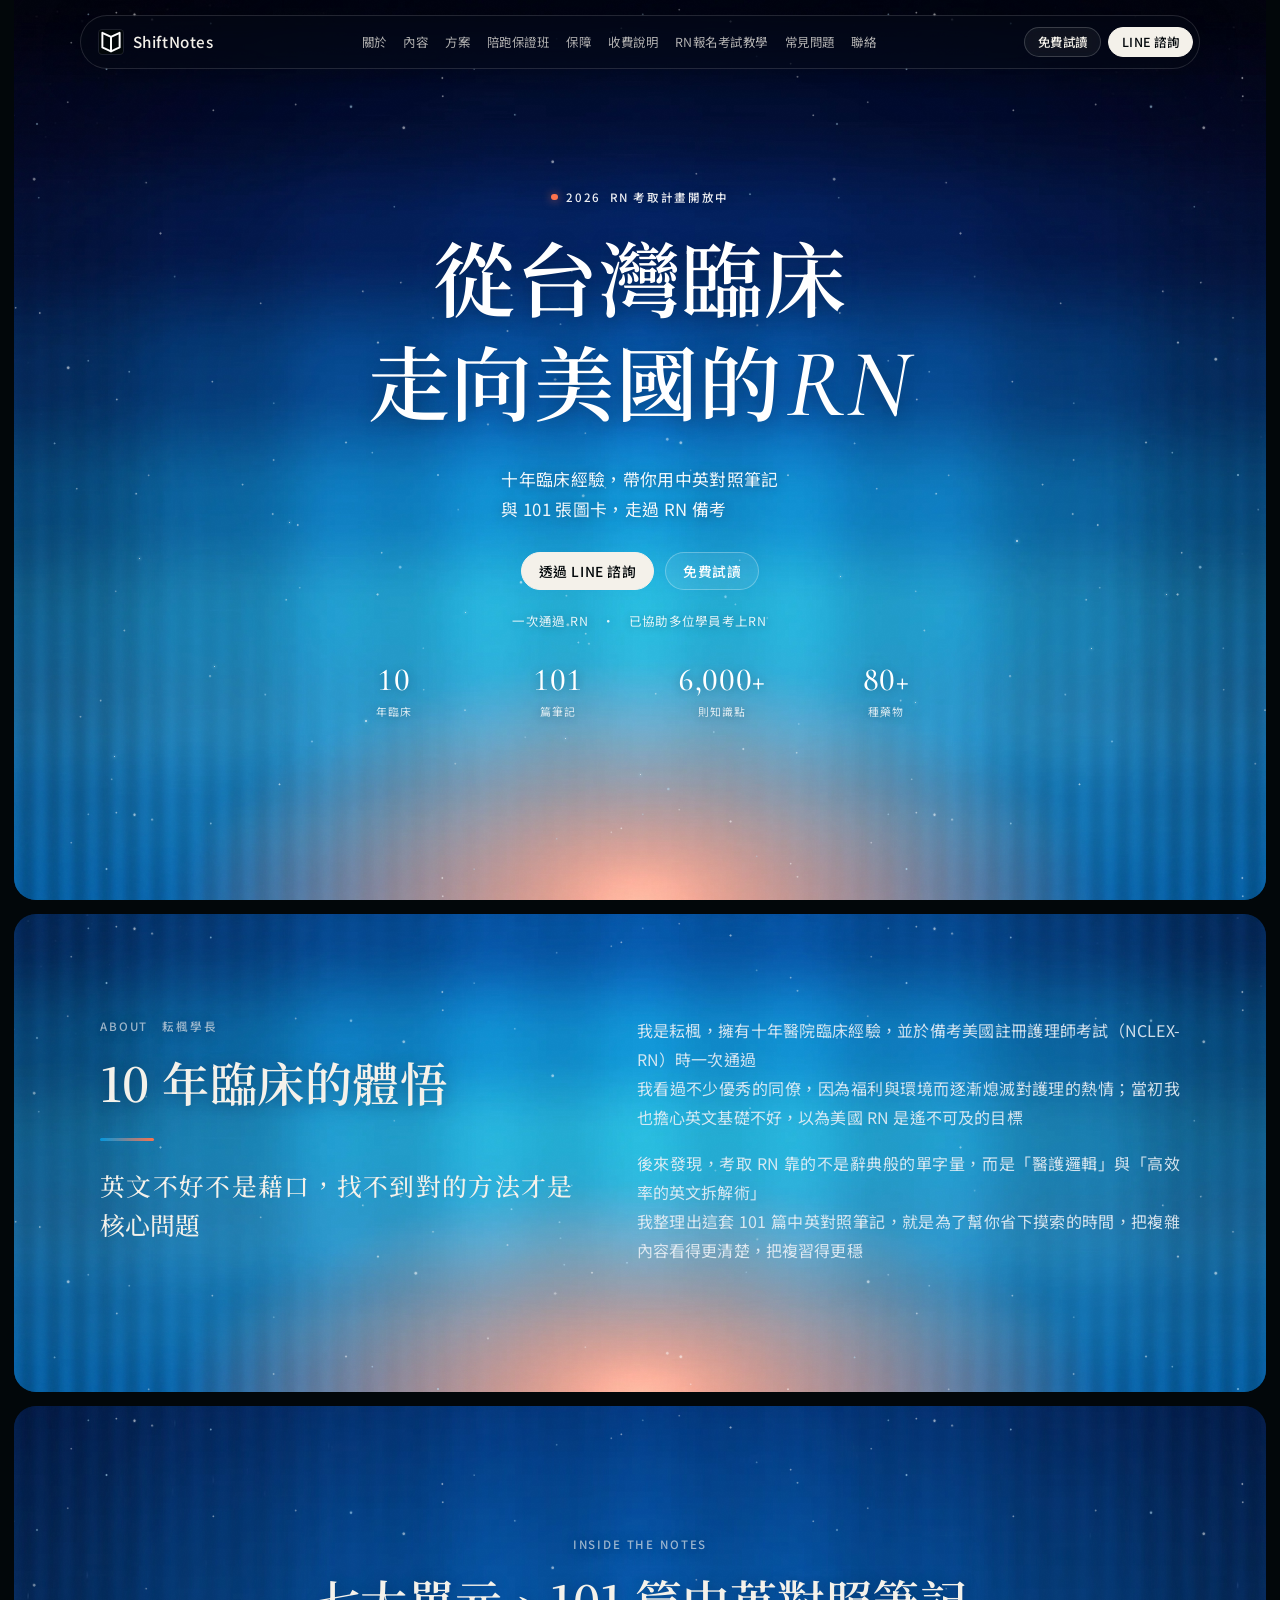
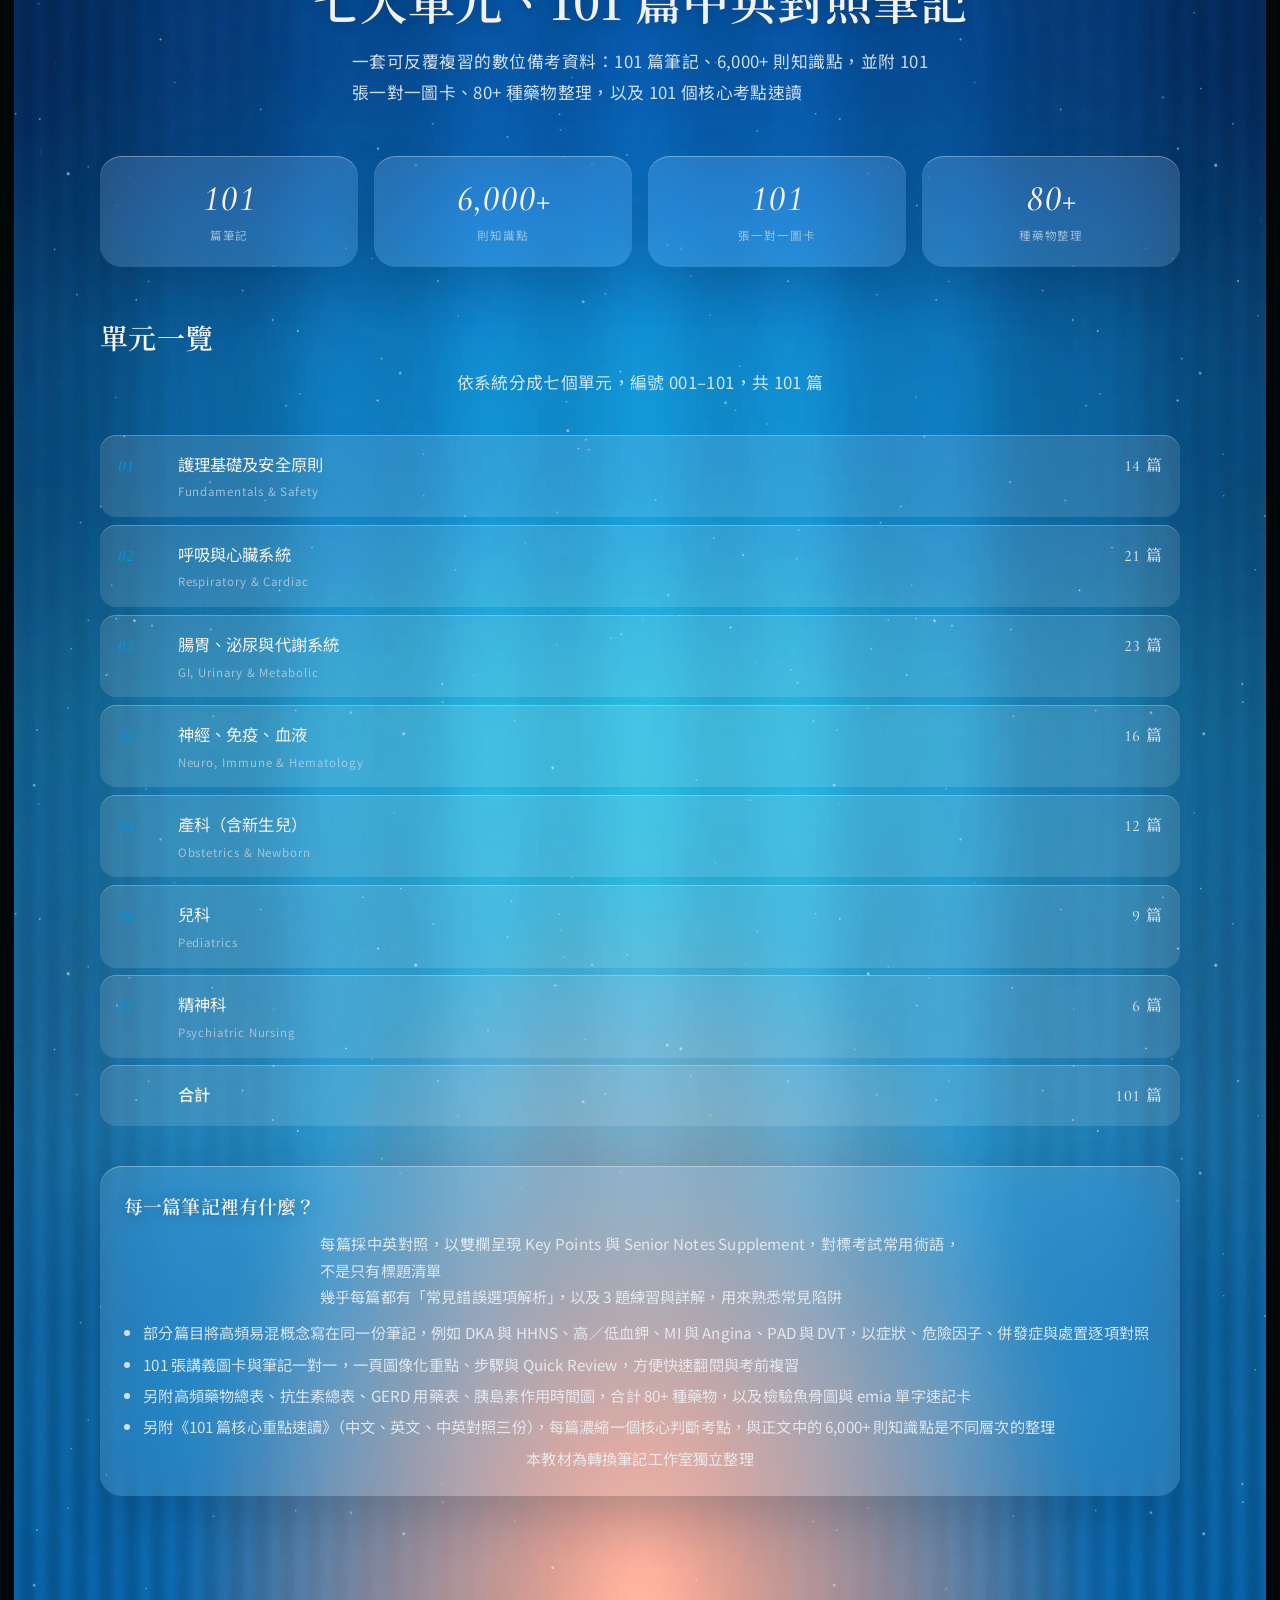
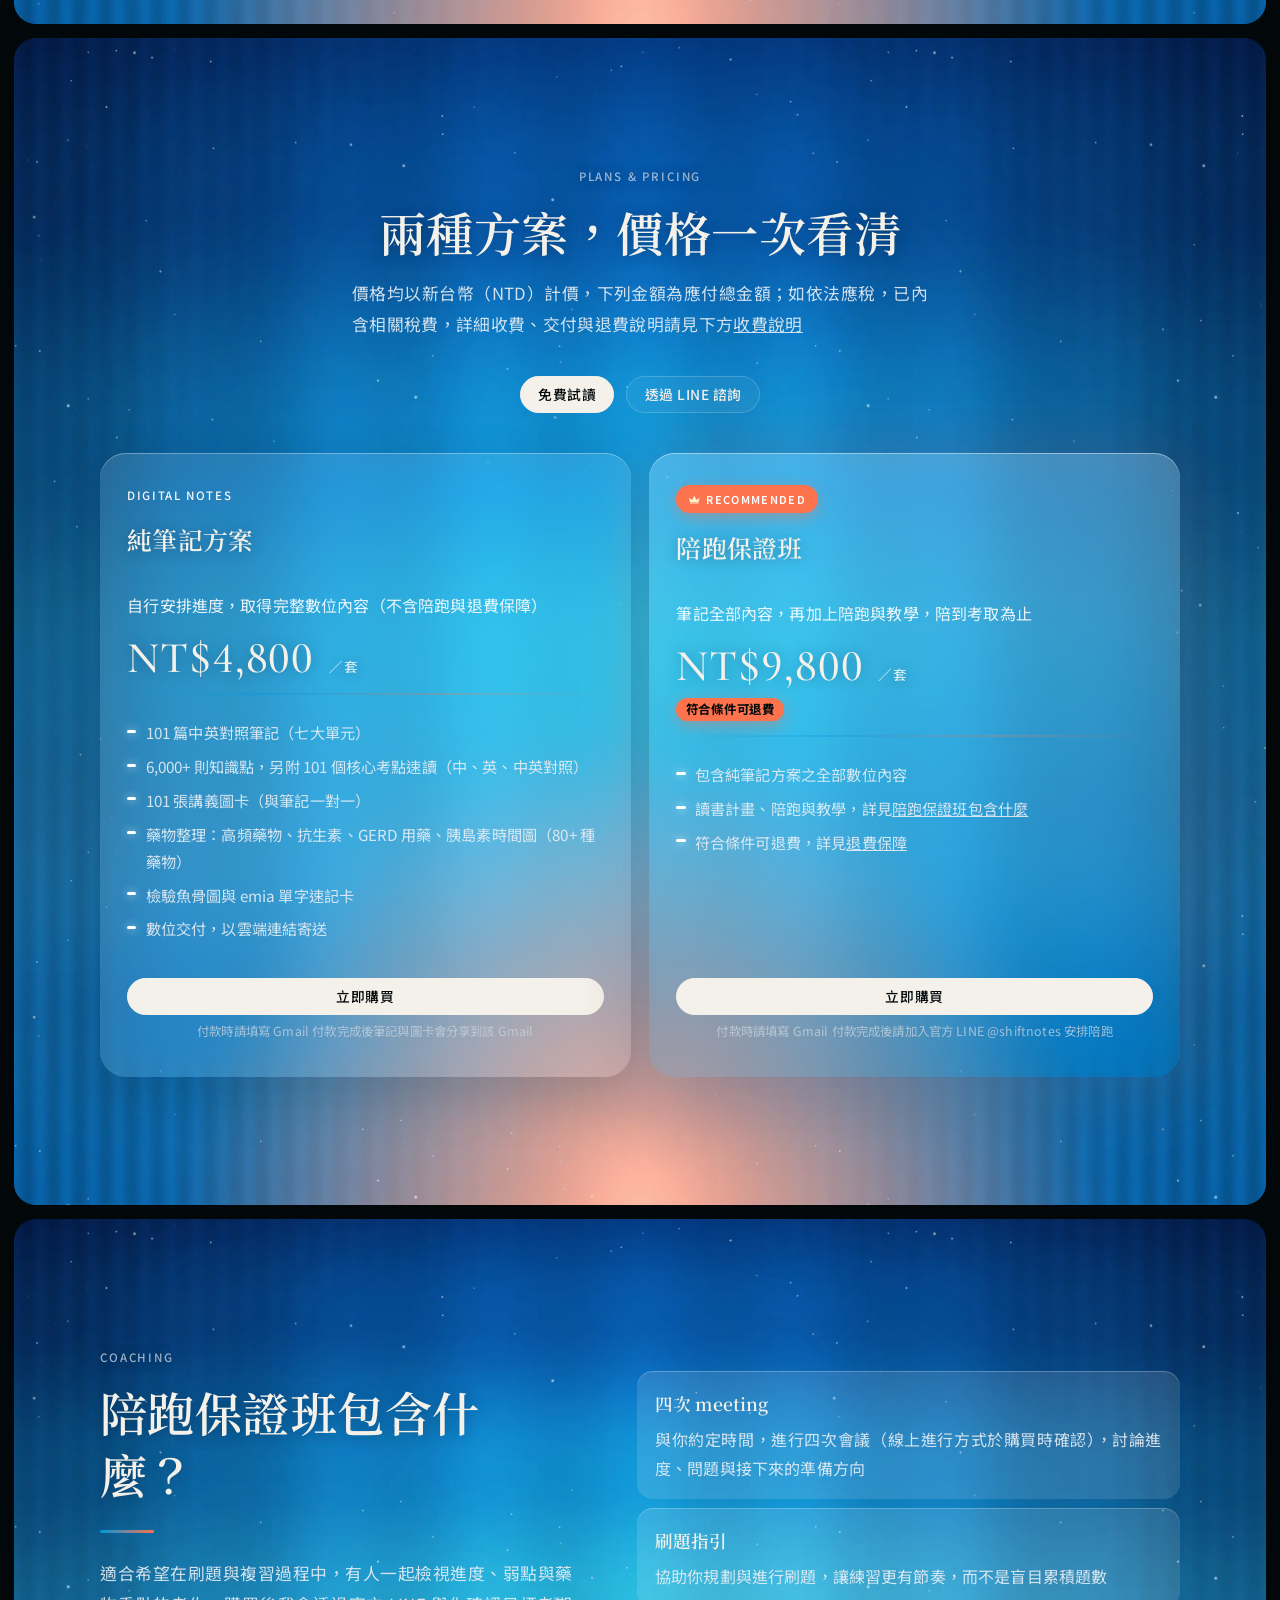
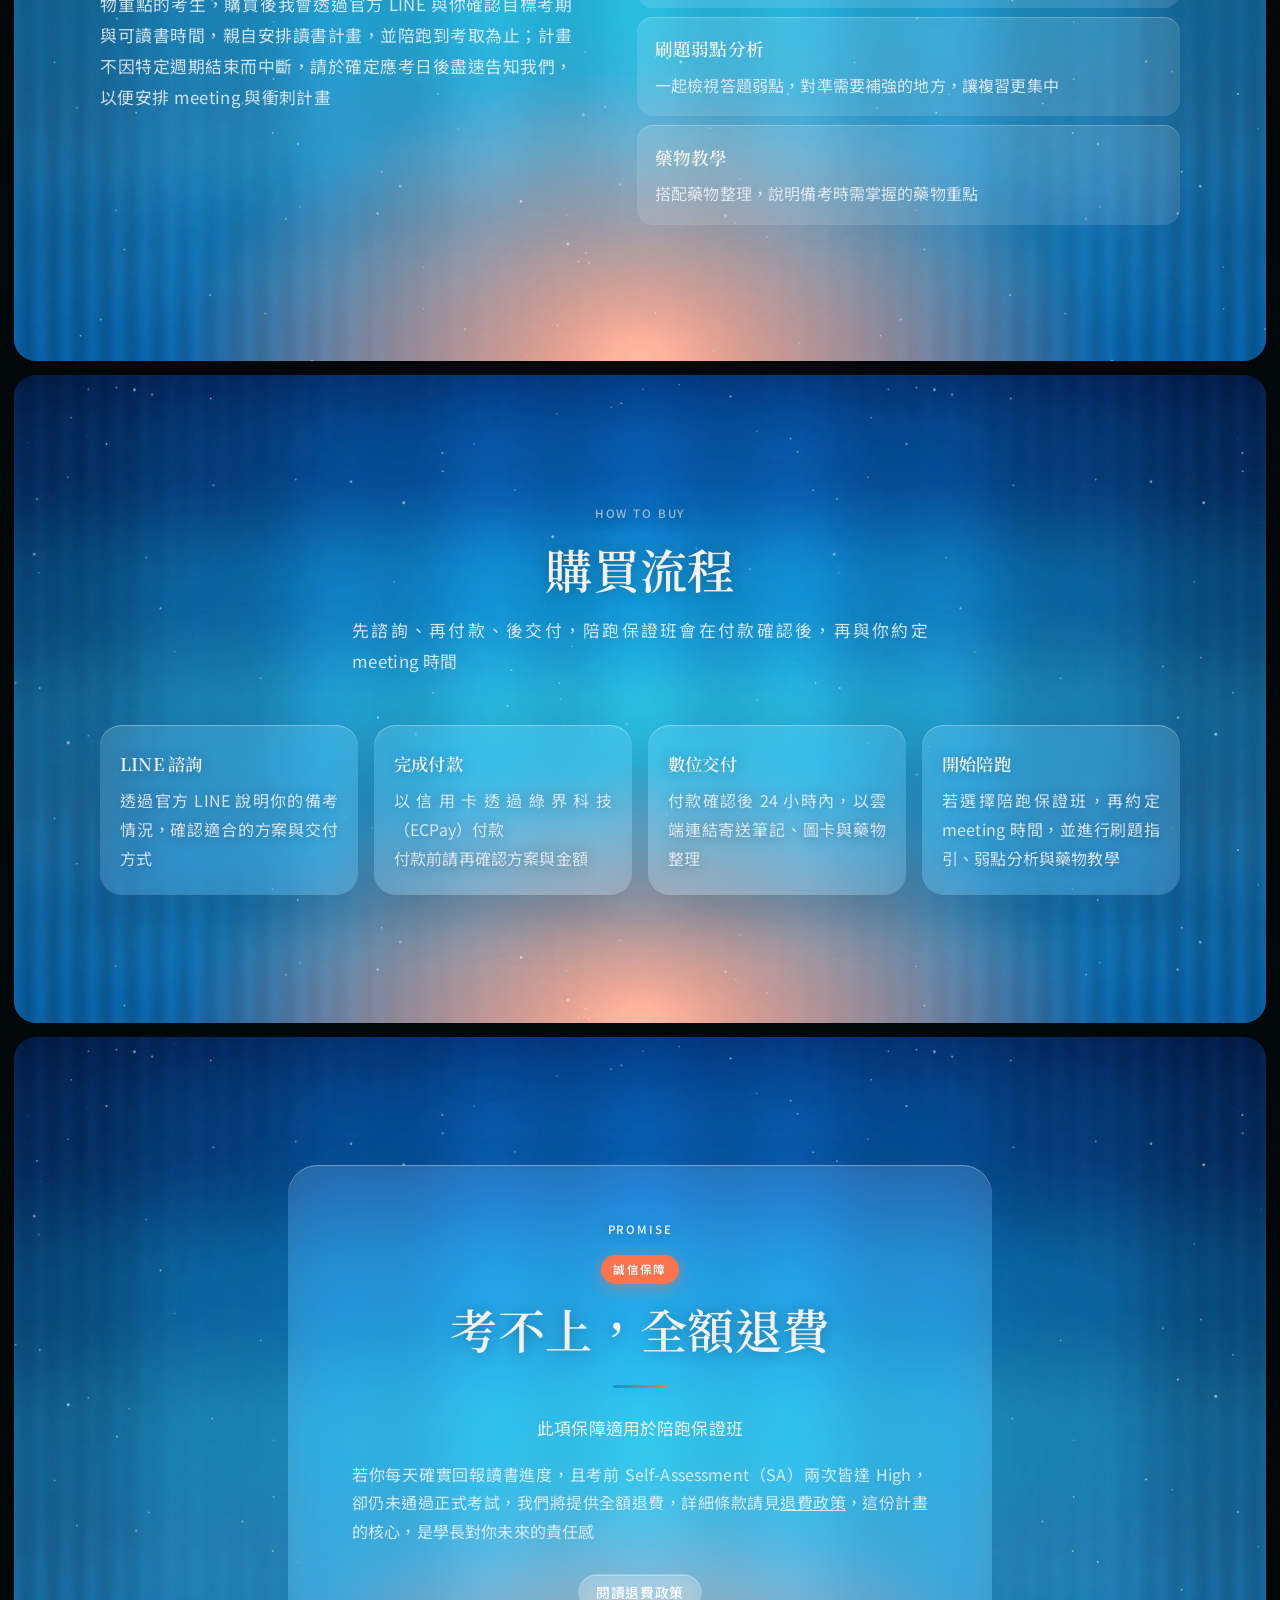
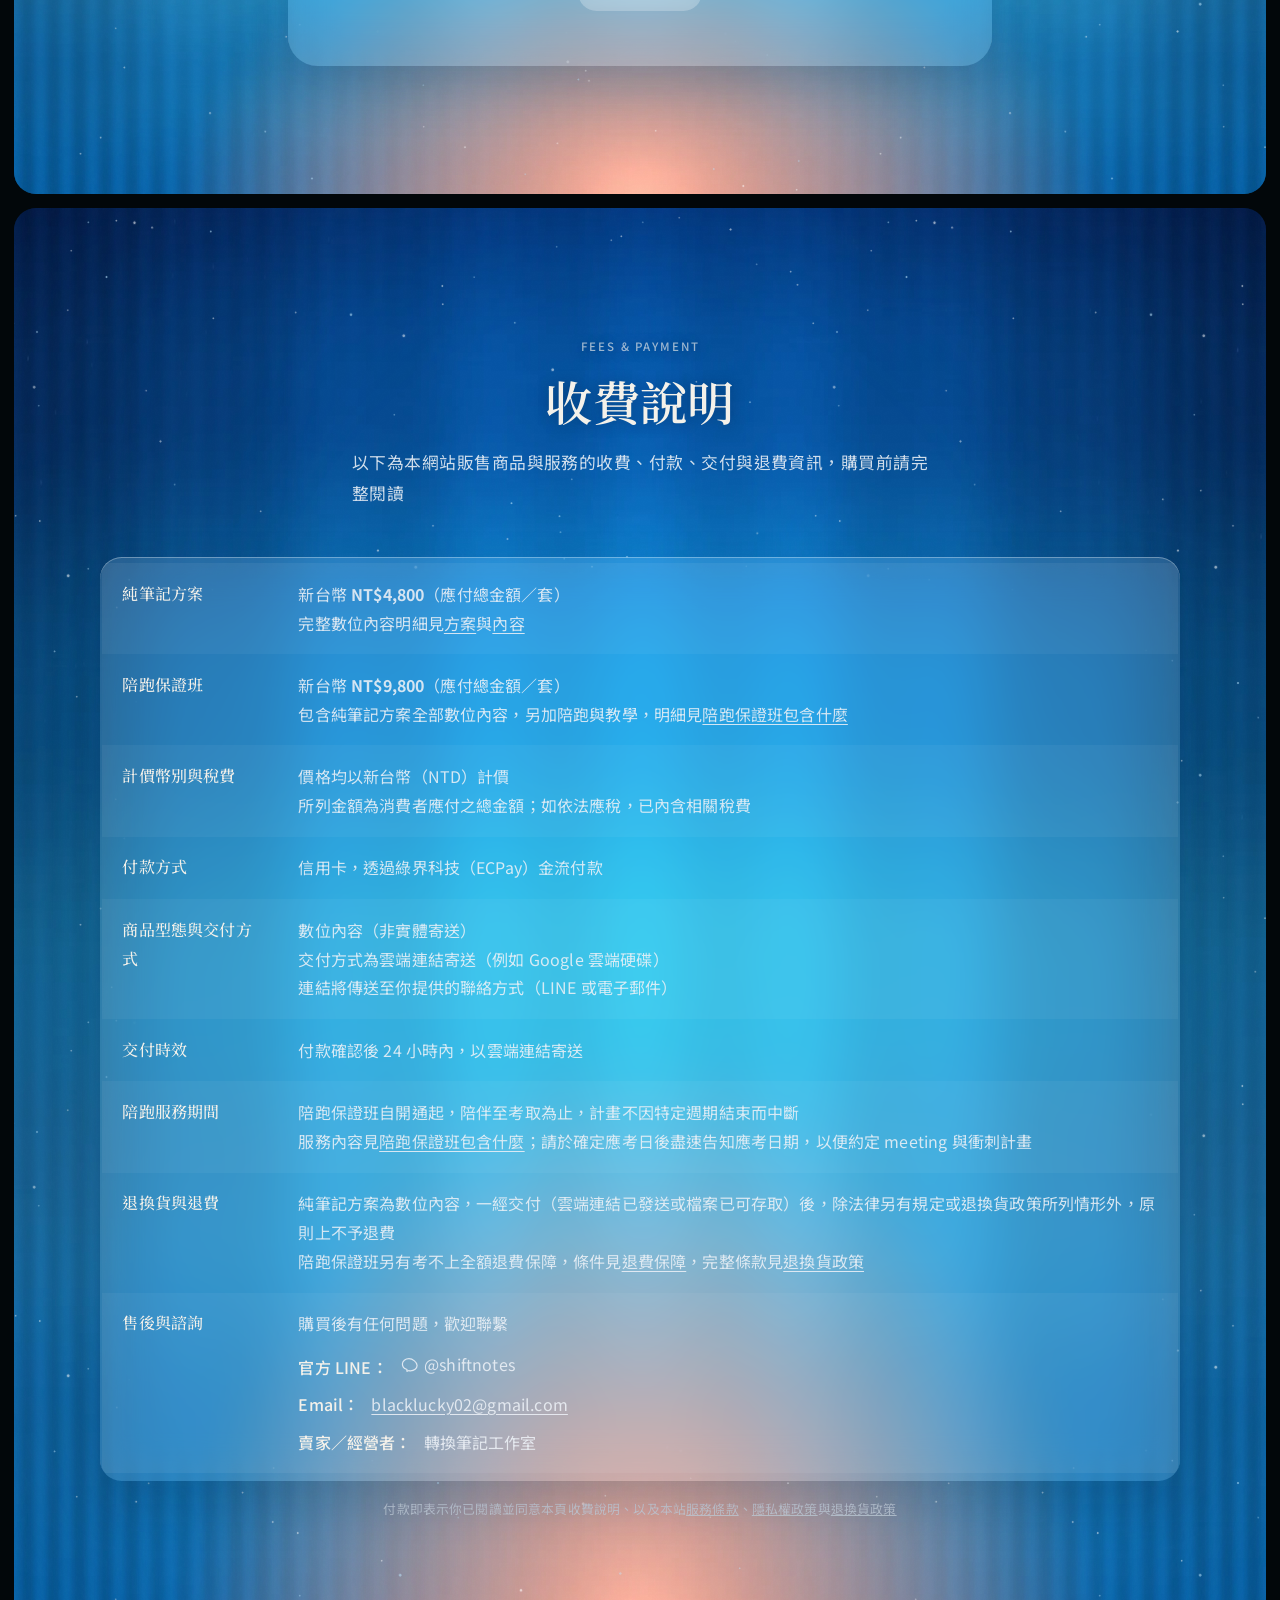
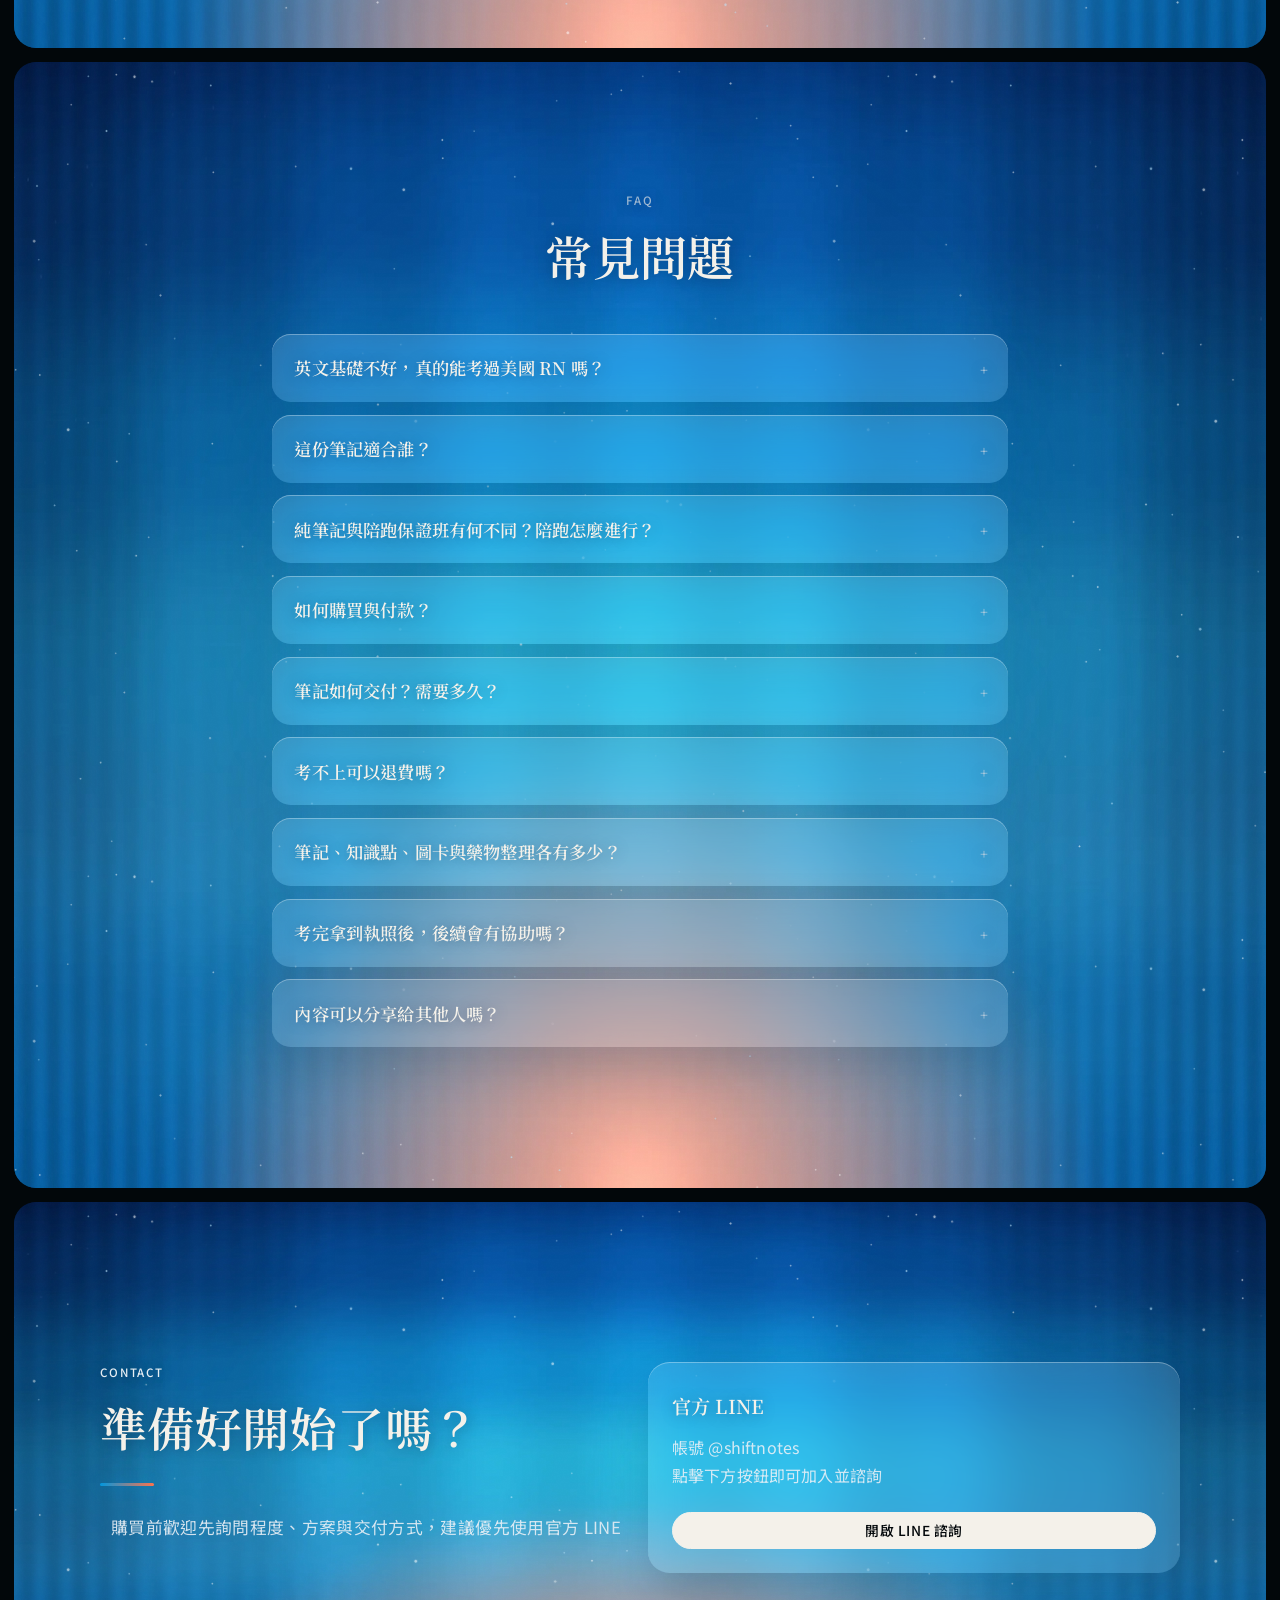
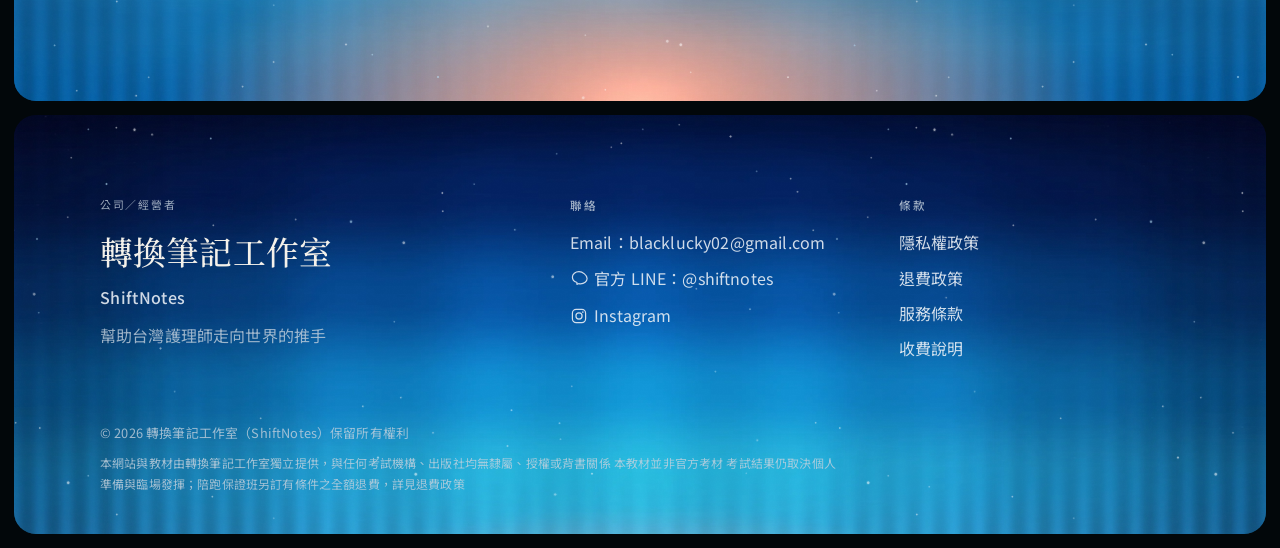
==== commit 460e3467: "首頁考取計畫年份自動更新，紅點改為緩閃 徽章與頁尾版權以台北時間顯示當年，HTML 仍保留 2026 作為無腳本時的後備文字；紅點以品牌珊瑚色緩慢閃爍，並尊重減少動態效果設定。" ====
--- a/index.html
+++ b/index.html
@@ -34,7 +34,7 @@
   <link rel="preconnect" href="https://fonts.googleapis.com">
   <link rel="preconnect" href="https://fonts.gstatic.com" crossorigin>
   <link href="https://fonts.googleapis.com/css2?family=Cormorant+Garamond:ital,wght@0,500;0,600;1,500;1,600&family=Inter:wght@400;500;600&family=Noto+Sans+TC:wght@400;500;700&family=Noto+Serif+TC:wght@500;600;700&display=swap" rel="stylesheet">
-  <link rel="stylesheet" href="css/styles.css?v=hero8">
+  <link rel="stylesheet" href="css/styles.css?v=hero9">
   <script type="application/ld+json">
  
 {
@@ -332,7 +332,7 @@
         <div class="hero-noise"></div>
       </div>
       <div class="hero-inner reveal">
-        <span class="hero-kicker">2026 RN 考取計畫開放中</span>
+        <span class="hero-kicker"><span class="js-year">2026</span> RN 考取計畫開放中</span>
         <h1 id="hero-title">從台灣臨床<br>走向美國的<em>RN</em></h1>
         <p class="hero-sub">十年臨床經驗，帶你用中英對照筆記<br>與 101 張圖卡，走過 RN 備考</p>
         <div class="hero-actions">
@@ -824,13 +824,13 @@
       </div>
       <div class="footer-bottom">
         <div>
-          <p class="copyright">© 2026 轉換筆記工作室（ShiftNotes）保留所有權利</p>
+          <p class="copyright">© <span class="js-year">2026</span> 轉換筆記工作室（ShiftNotes）保留所有權利</p>
           <p class="site-disclaimer">本網站與教材由轉換筆記工作室獨立提供，與任何考試機構、出版社均無隸屬、授權或背書關係 本教材並非官方考材 考試結果仍取決個人準備與臨場發揮；陪跑保證班另訂有條件之全額退費，詳見退費政策</p>
         </div>
       </div>
     </div>
   </footer>
 
-  <script src="js/main.js?v=flux14b"></script>
+  <script src="js/main.js?v=year1"></script>
 </body>
 </html>
--- a/css/styles.css
+++ b/css/styles.css
@@ -669,8 +669,26 @@
   width: 0.4rem;
   height: 0.4rem;
   border-radius: 50%;
-  background: var(--orange);
+  background: #FC734D;
   box-shadow: 0 0 10px rgba(252, 115, 77, 0.7);
+  animation: hero-kicker-pulse 2s ease-in-out infinite;
+}
+@keyframes hero-kicker-pulse {
+  0%, 100% {
+    opacity: 1;
+    box-shadow: 0 0 6px rgba(252, 115, 77, 0.45);
+  }
+  50% {
+    opacity: 0.35;
+    box-shadow: 0 0 16px 4px rgba(252, 115, 77, 0.9);
+  }
+}
+@media (prefers-reduced-motion: reduce) {
+  .hero-kicker::before {
+    animation: none !important;
+    opacity: 1;
+    box-shadow: 0 0 10px rgba(252, 115, 77, 0.7);
+  }
 }
 
 .hero h1 {
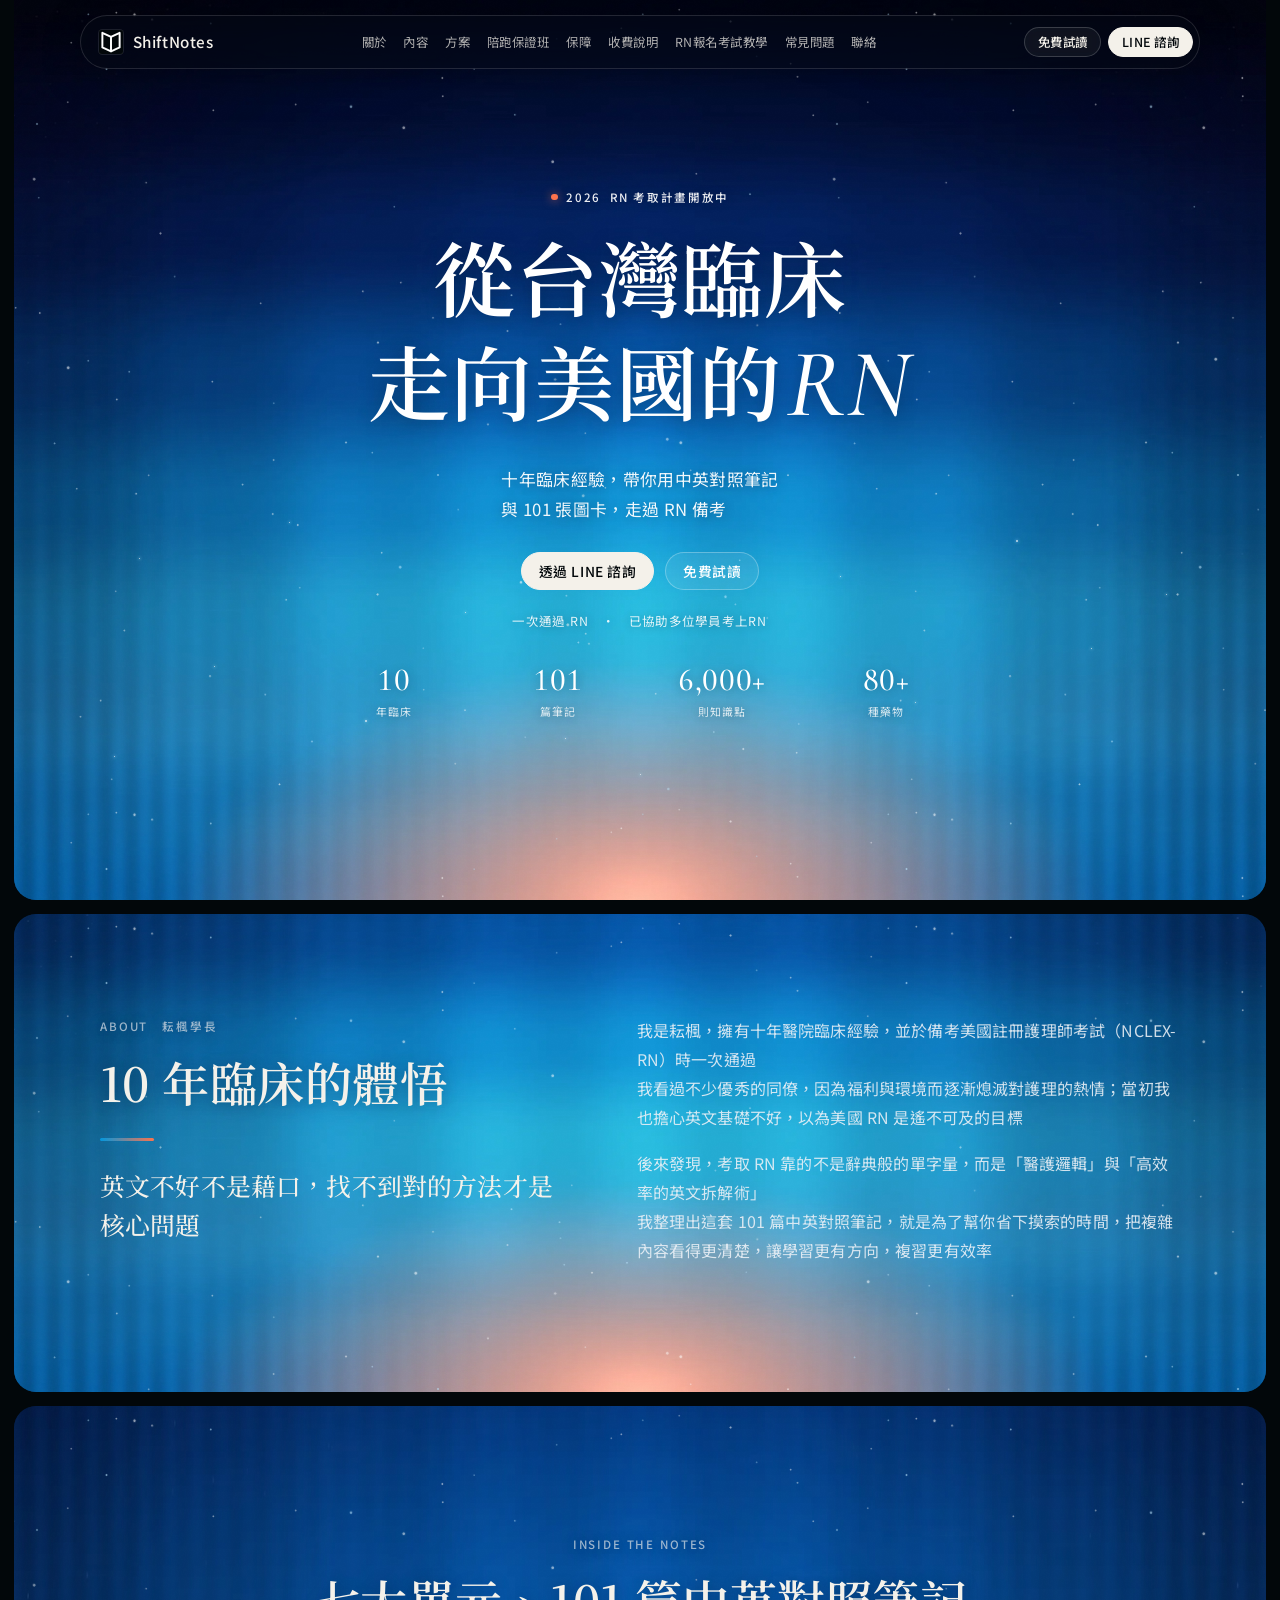
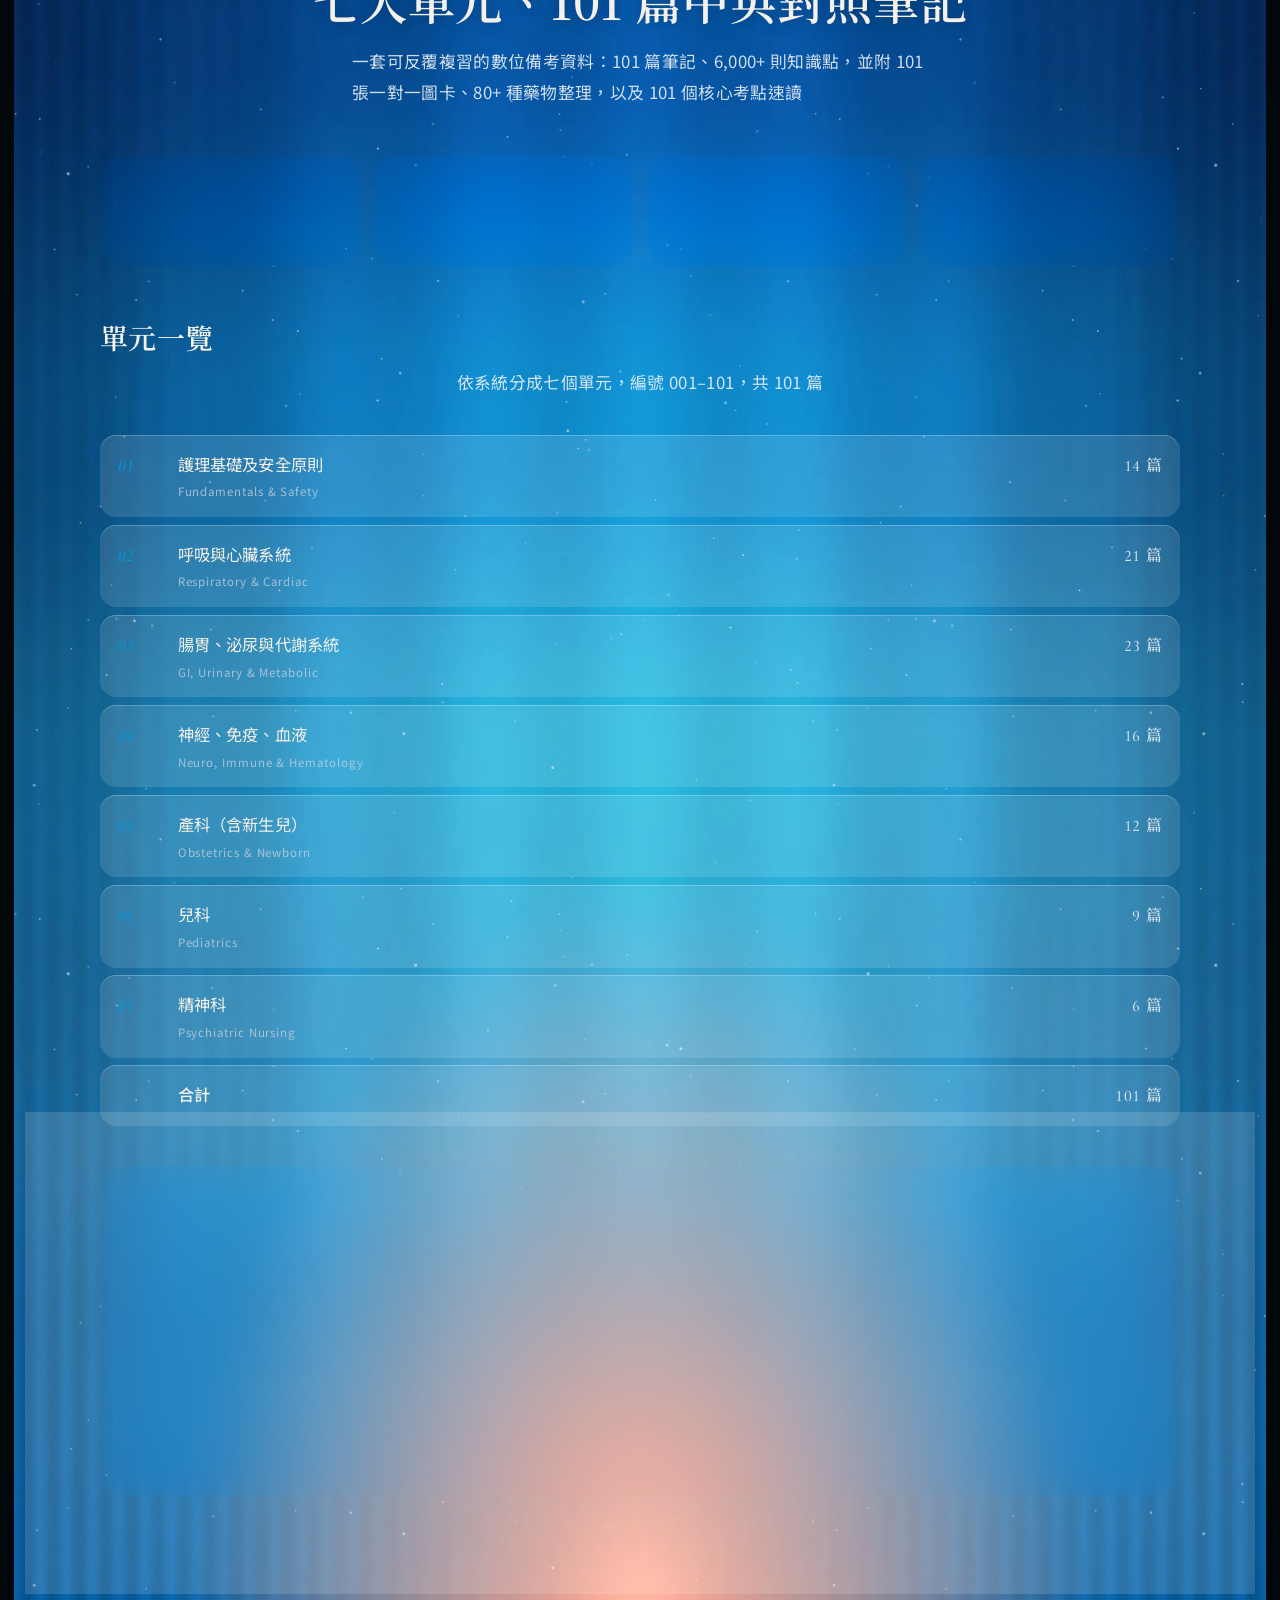
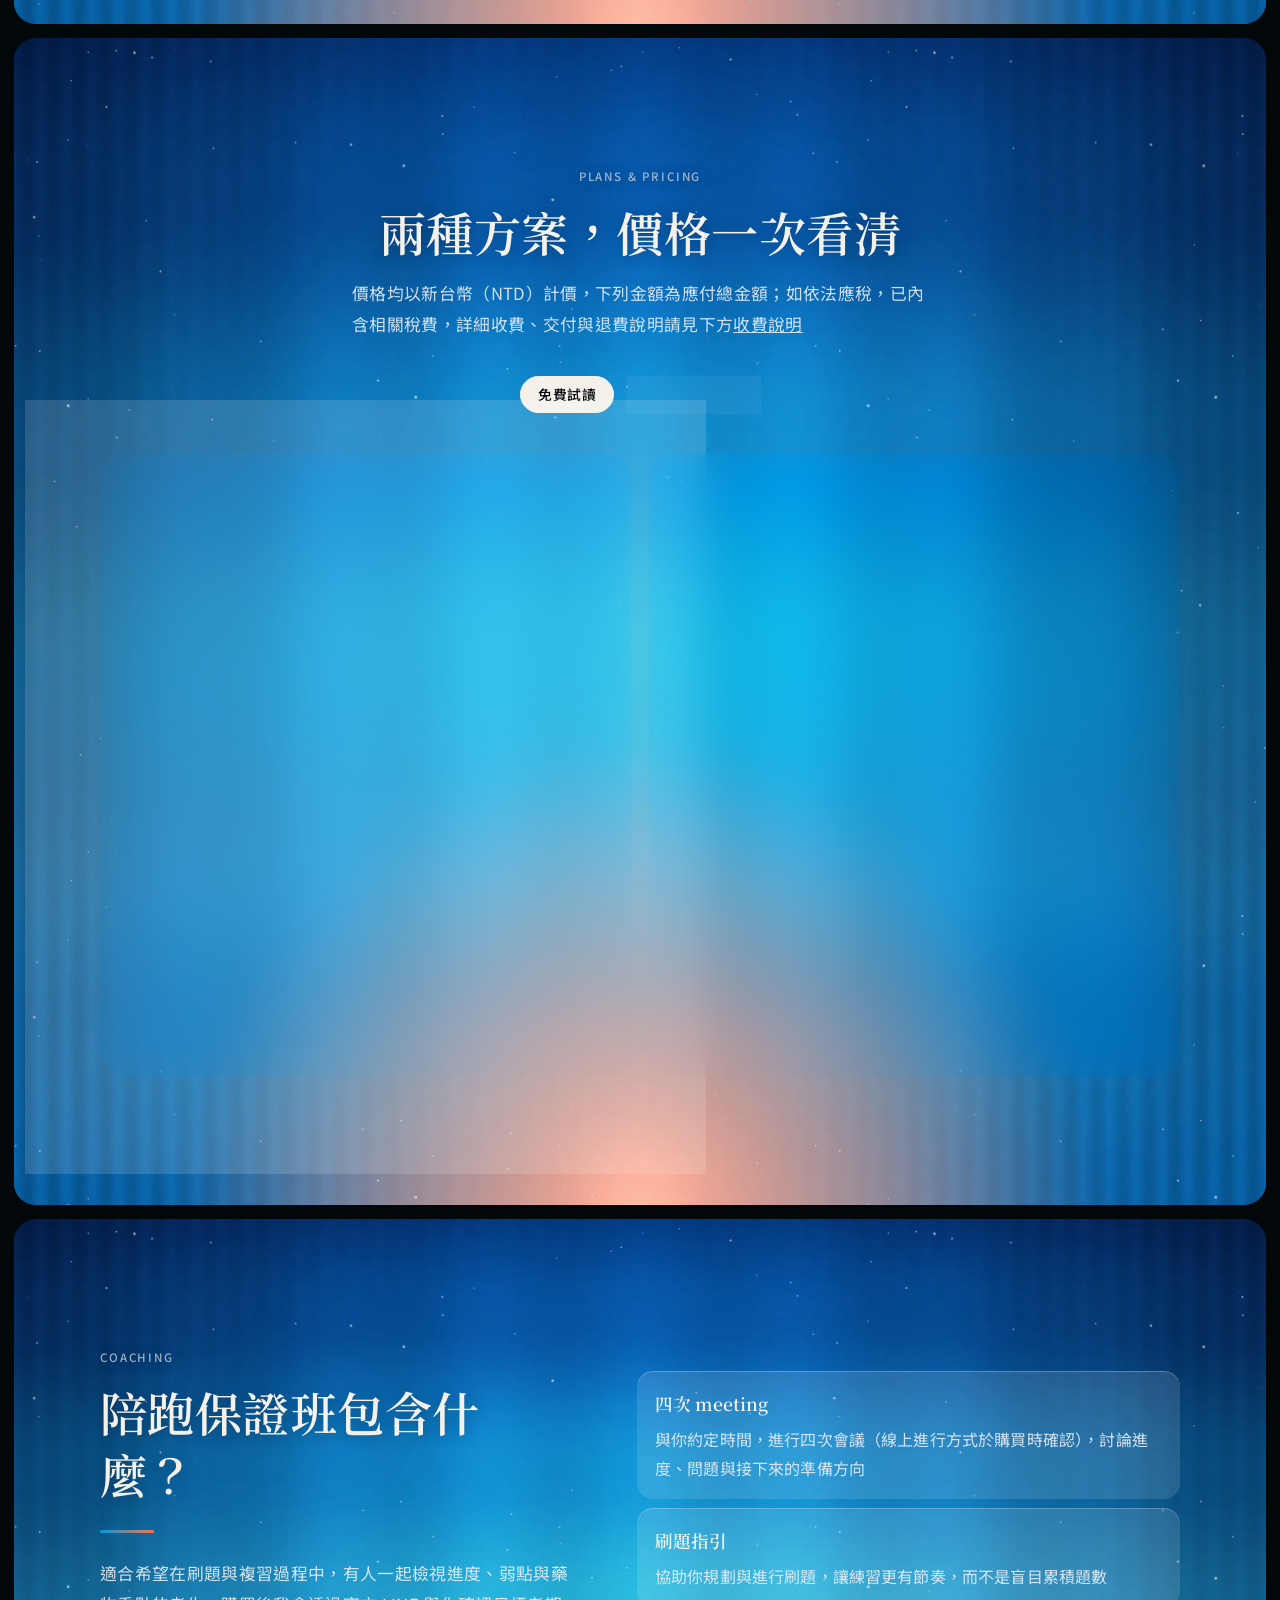
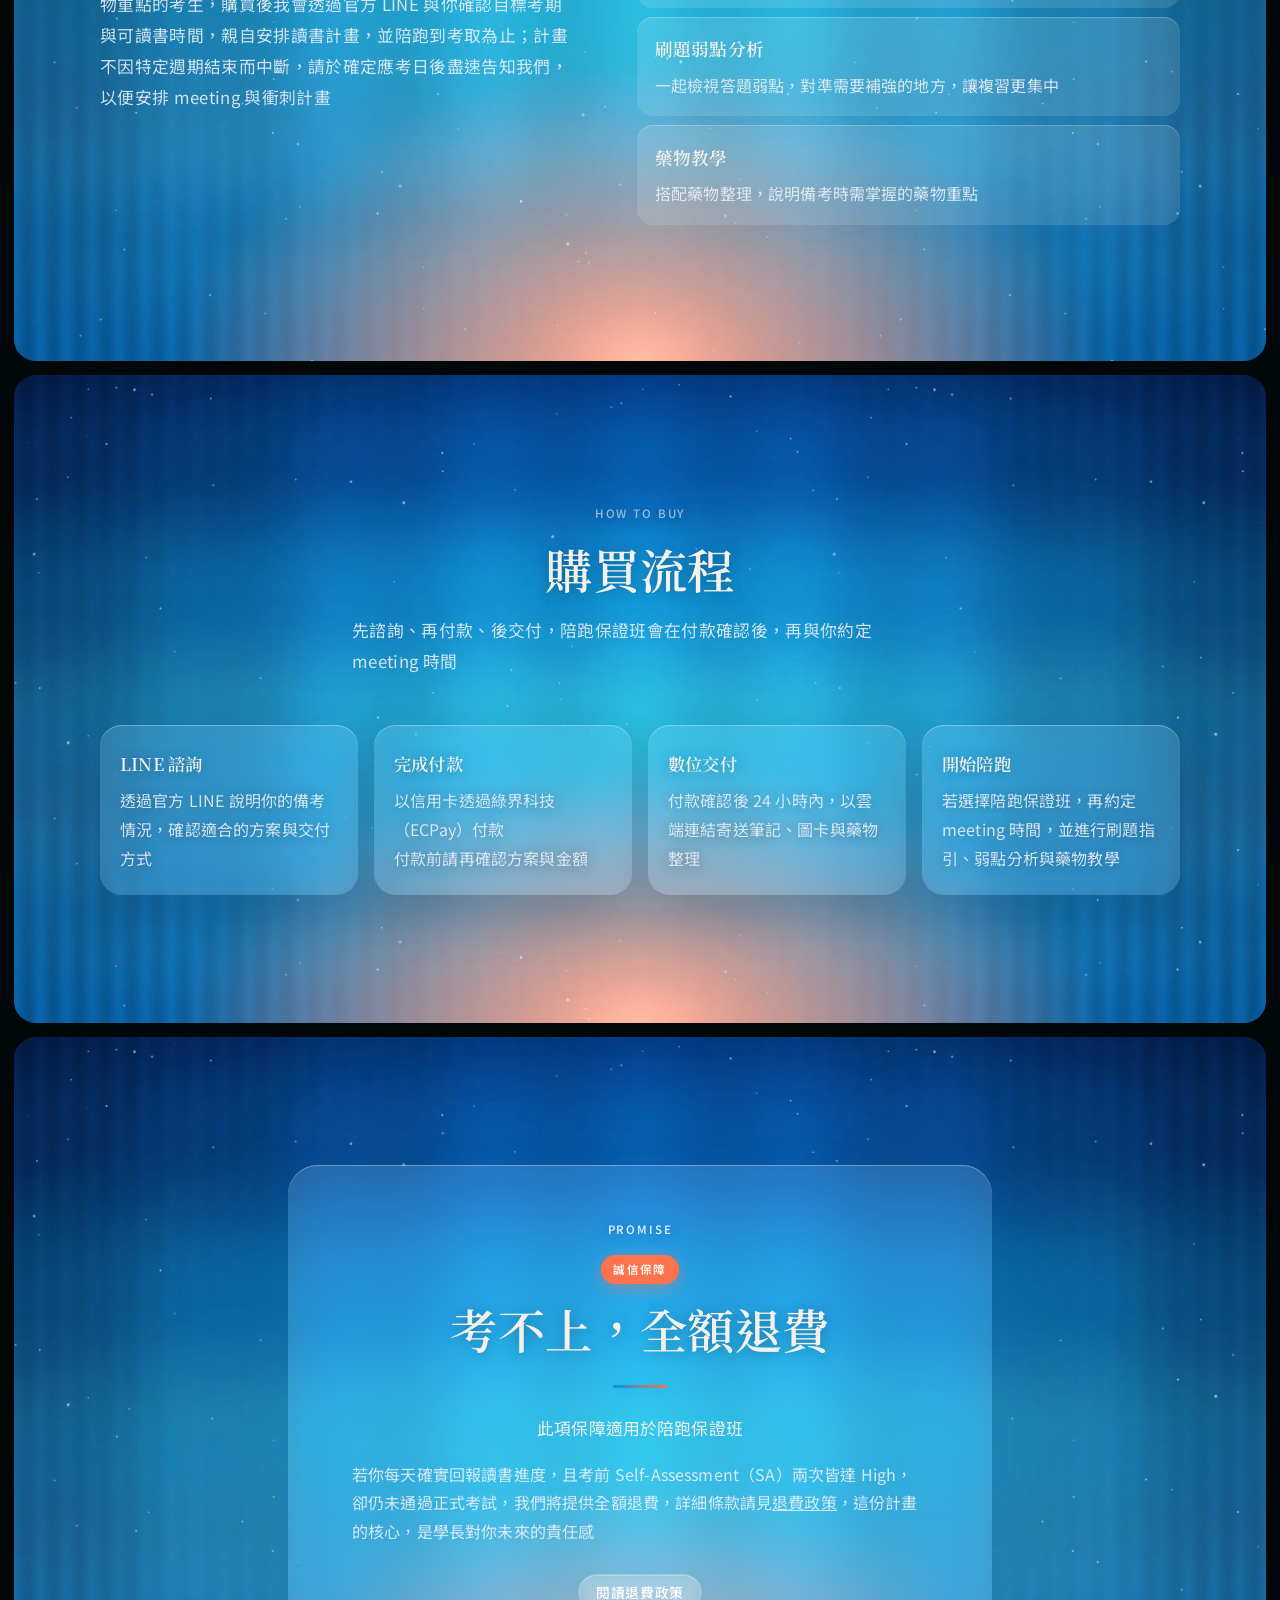
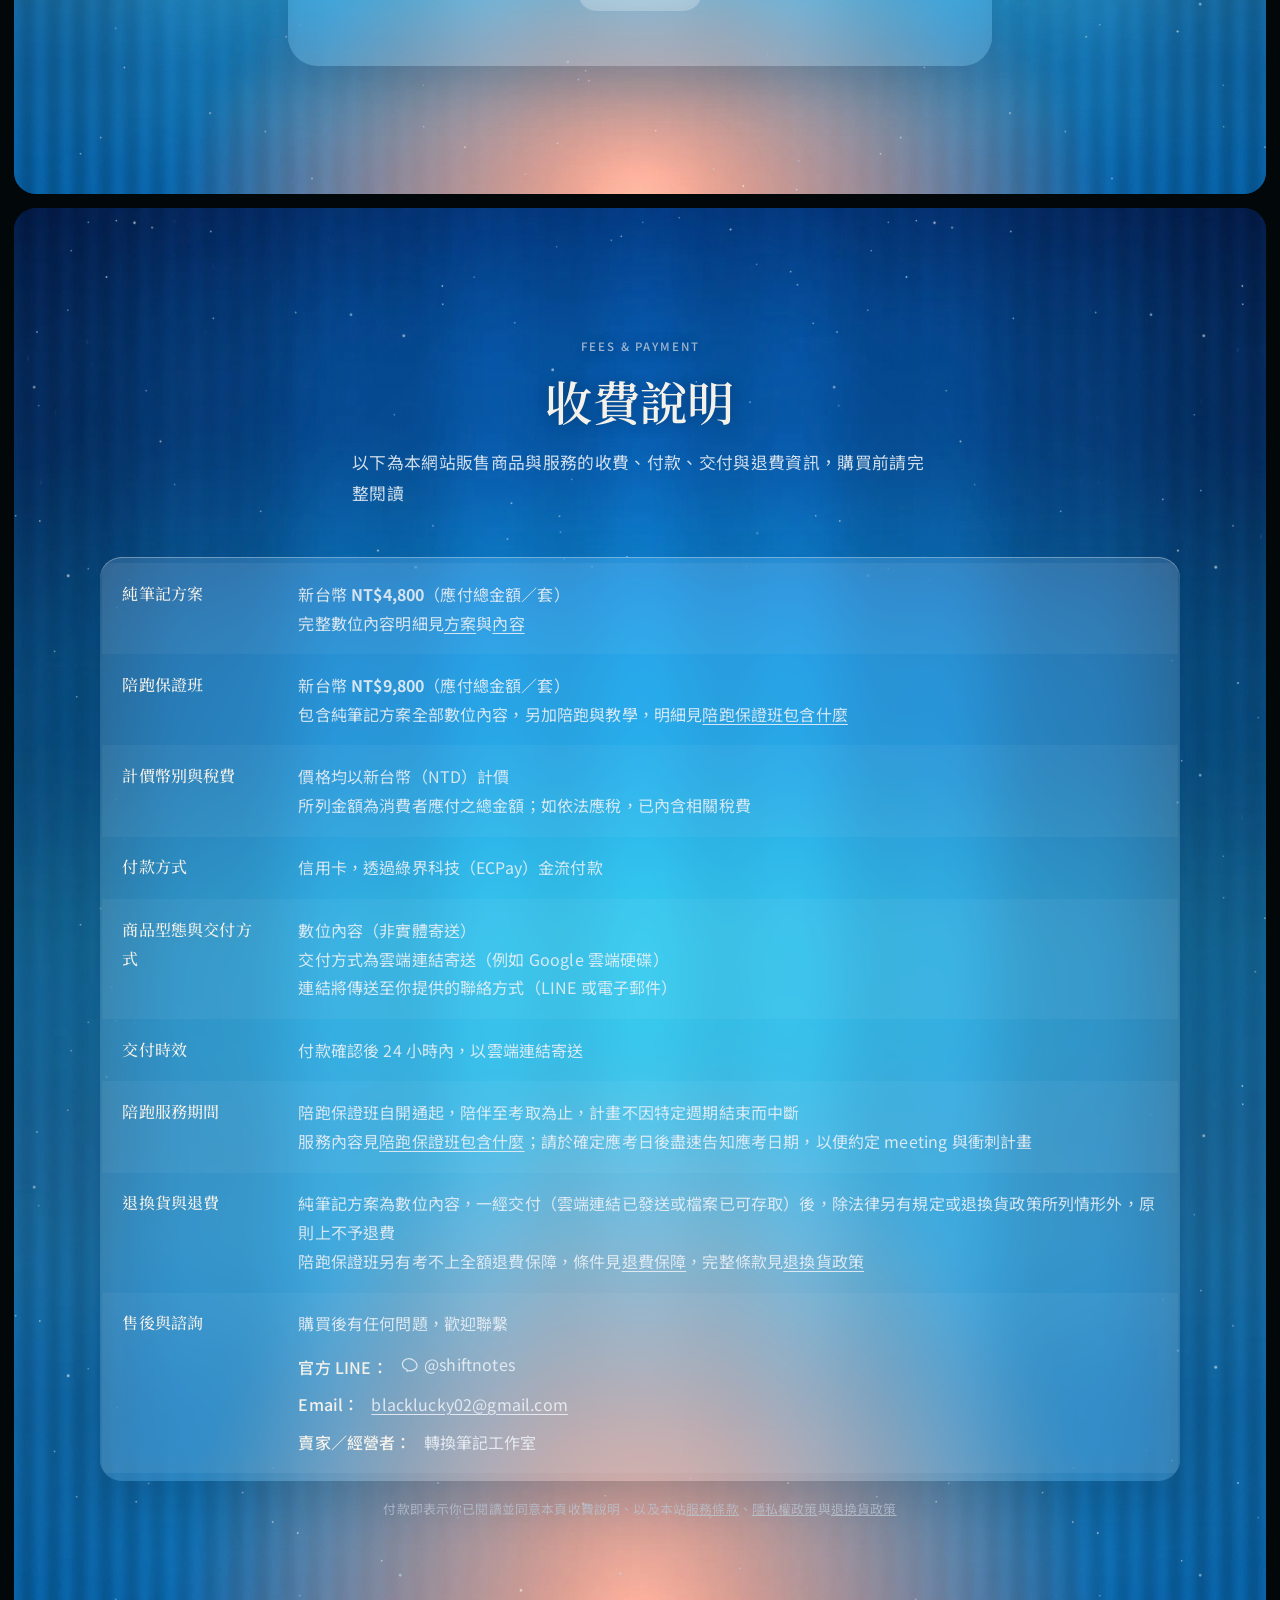
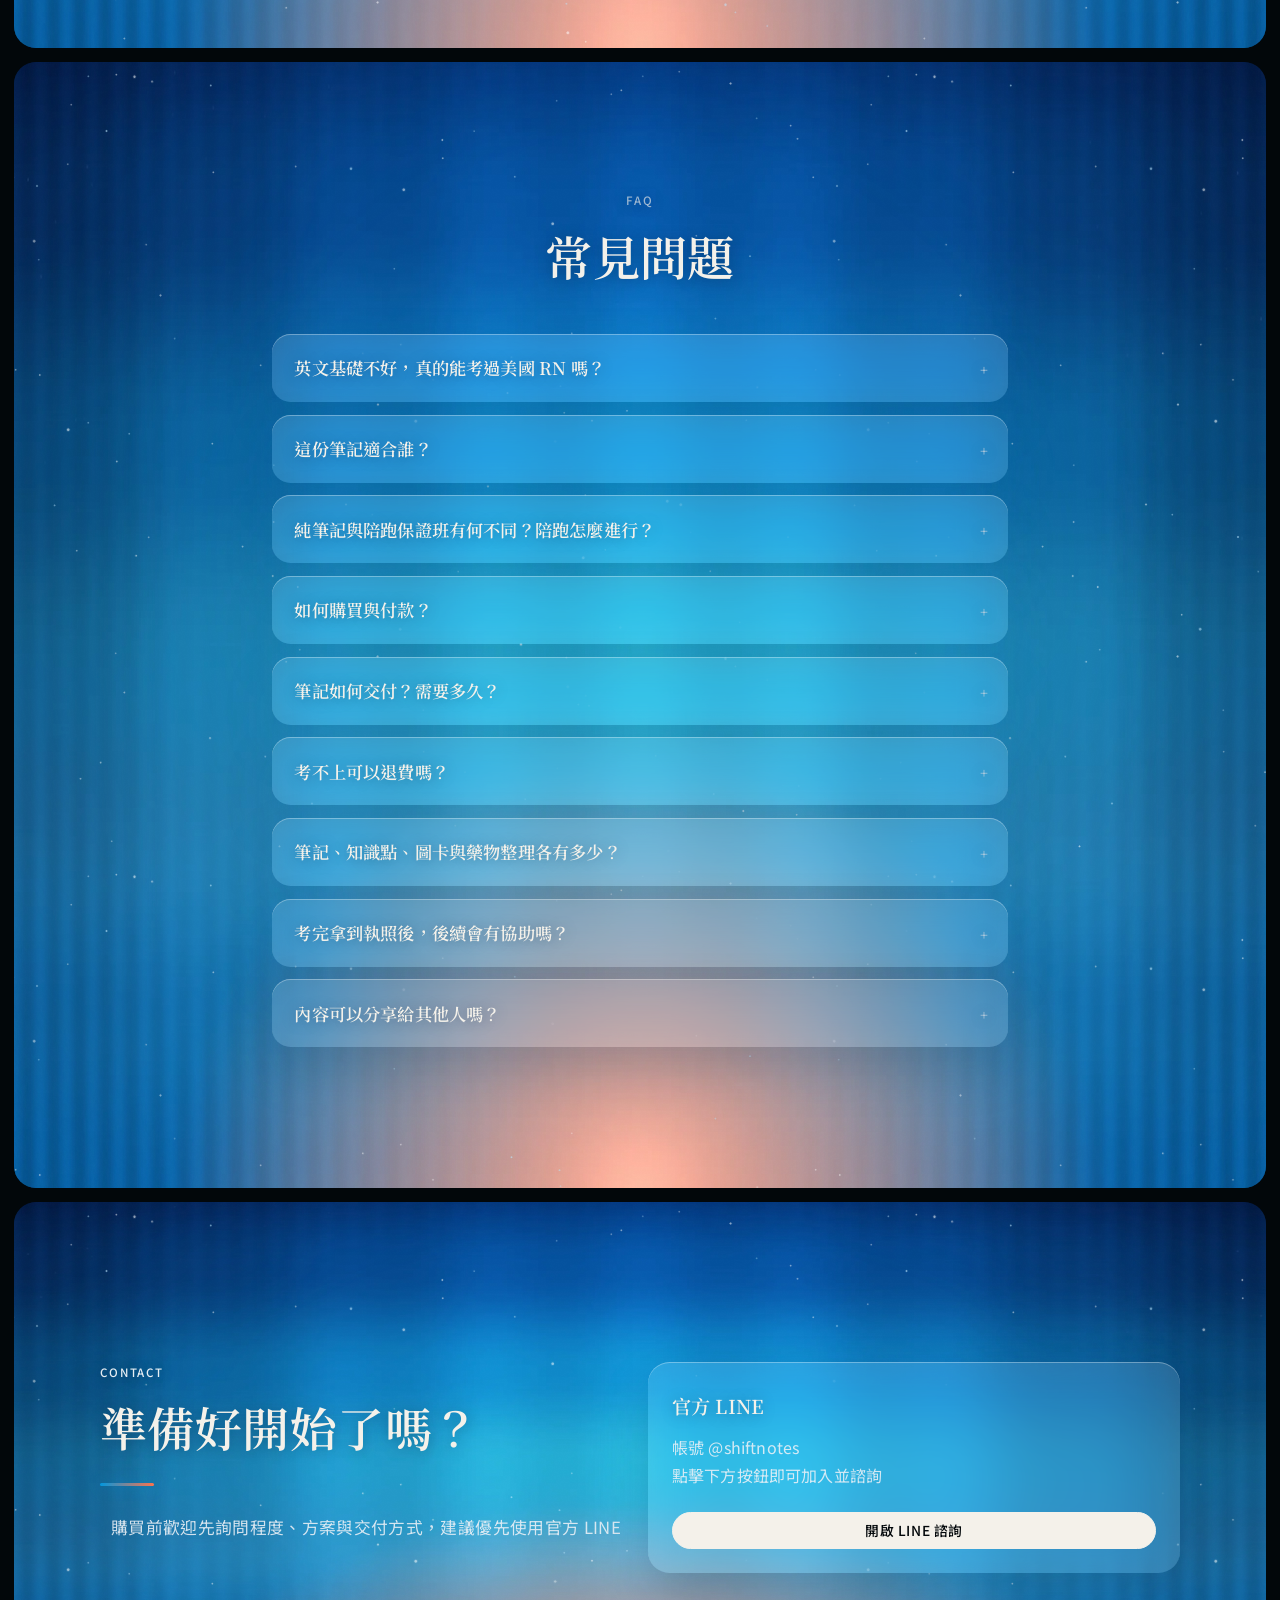
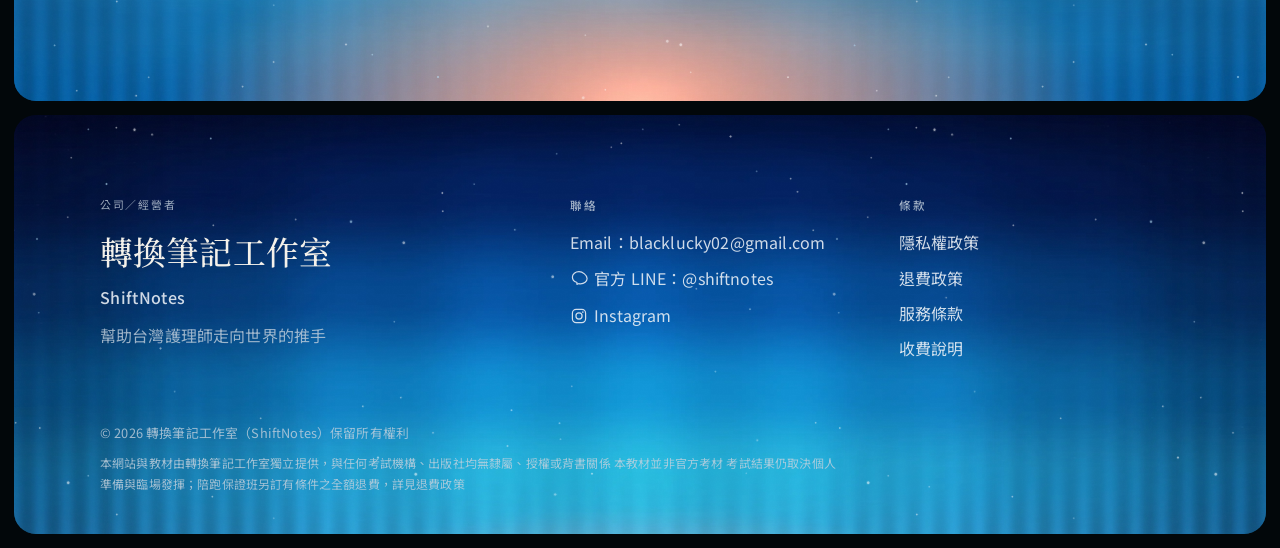
==== commit b5d1fd98: "修正手機正文被撐開的字距，並修飾關於區文案 段落改回靠左對齊、取消字與字拉開，標題仍置中、段落整塊置中。關於耘楓學長那段改為「讓學習更有方向，複習更有效率」。" ====
--- a/index.html
+++ b/index.html
@@ -34,7 +34,7 @@
   <link rel="preconnect" href="https://fonts.googleapis.com">
   <link rel="preconnect" href="https://fonts.gstatic.com" crossorigin>
   <link href="https://fonts.googleapis.com/css2?family=Cormorant+Garamond:ital,wght@0,500;0,600;1,500;1,600&family=Inter:wght@400;500;600&family=Noto+Sans+TC:wght@400;500;700&family=Noto+Serif+TC:wght@500;600;700&display=swap" rel="stylesheet">
-  <link rel="stylesheet" href="css/styles.css?v=hero9">
+  <link rel="stylesheet" href="css/styles.css?v=hero10">
   <script type="application/ld+json">
  
 {
@@ -386,7 +386,7 @@
         </div>
         <div class="prose">
           <p>我是耘楓，擁有十年醫院臨床經驗，並於備考美國註冊護理師考試（NCLEX-RN）時一次通過<br>我看過不少優秀的同僚，因為福利與環境而逐漸熄滅對護理的熱情；當初我也擔心英文基礎不好，以為美國 RN 是遙不可及的目標</p>
-          <p>後來發現，考取 RN 靠的不是辭典般的單字量，而是「醫護邏輯」與「高效率的英文拆解術」<br>我整理出這套 101 篇中英對照筆記，就是為了幫你省下摸索的時間，把複雜內容看得更清楚，把複習得更穩</p>
+          <p>後來發現，考取 RN 靠的不是辭典般的單字量，而是「醫護邏輯」與「高效率的英文拆解術」<br>我整理出這套 101 篇中英對照筆記，就是為了幫你省下摸索的時間，把複雜內容看得更清楚，讓學習更有方向，複習更有效率</p>
         </div>
       </div>
     </section>
--- a/css/styles.css
+++ b/css/styles.css
@@ -2934,7 +2934,7 @@
   color: var(--ink-mute);
 }
 
-/* 置中向左對齊：每段文字整塊收窄後放在中間（左右留白相等），行內靠左；多行段落兩端對齊讓右側不參差 */
+/* 置中向左對齊：每段文字整塊收窄後放在中間（左右留白相等），行內靠左、字距維持正常 */
 .hero-sub,
 .hero-proof,
 .lede,
@@ -2961,9 +2961,7 @@
 .faq-list .faq-a,
 .faq-list .faq-a p,
 .steps li p {
-  text-align: justify;
-  text-align-last: left;
-  text-justify: inter-character;
+  text-align: left;
   text-wrap: wrap;
 }
 main .hero-sub,
@@ -2984,7 +2982,6 @@
 main .lede-inline,
 main .note-format > p,
 main .guarantee-body {
-  text-align: justify;
-  text-align-last: left;
+  text-align: left;
 }
 main .faq-list { max-width: 46rem; margin-left: auto; margin-right: auto; }
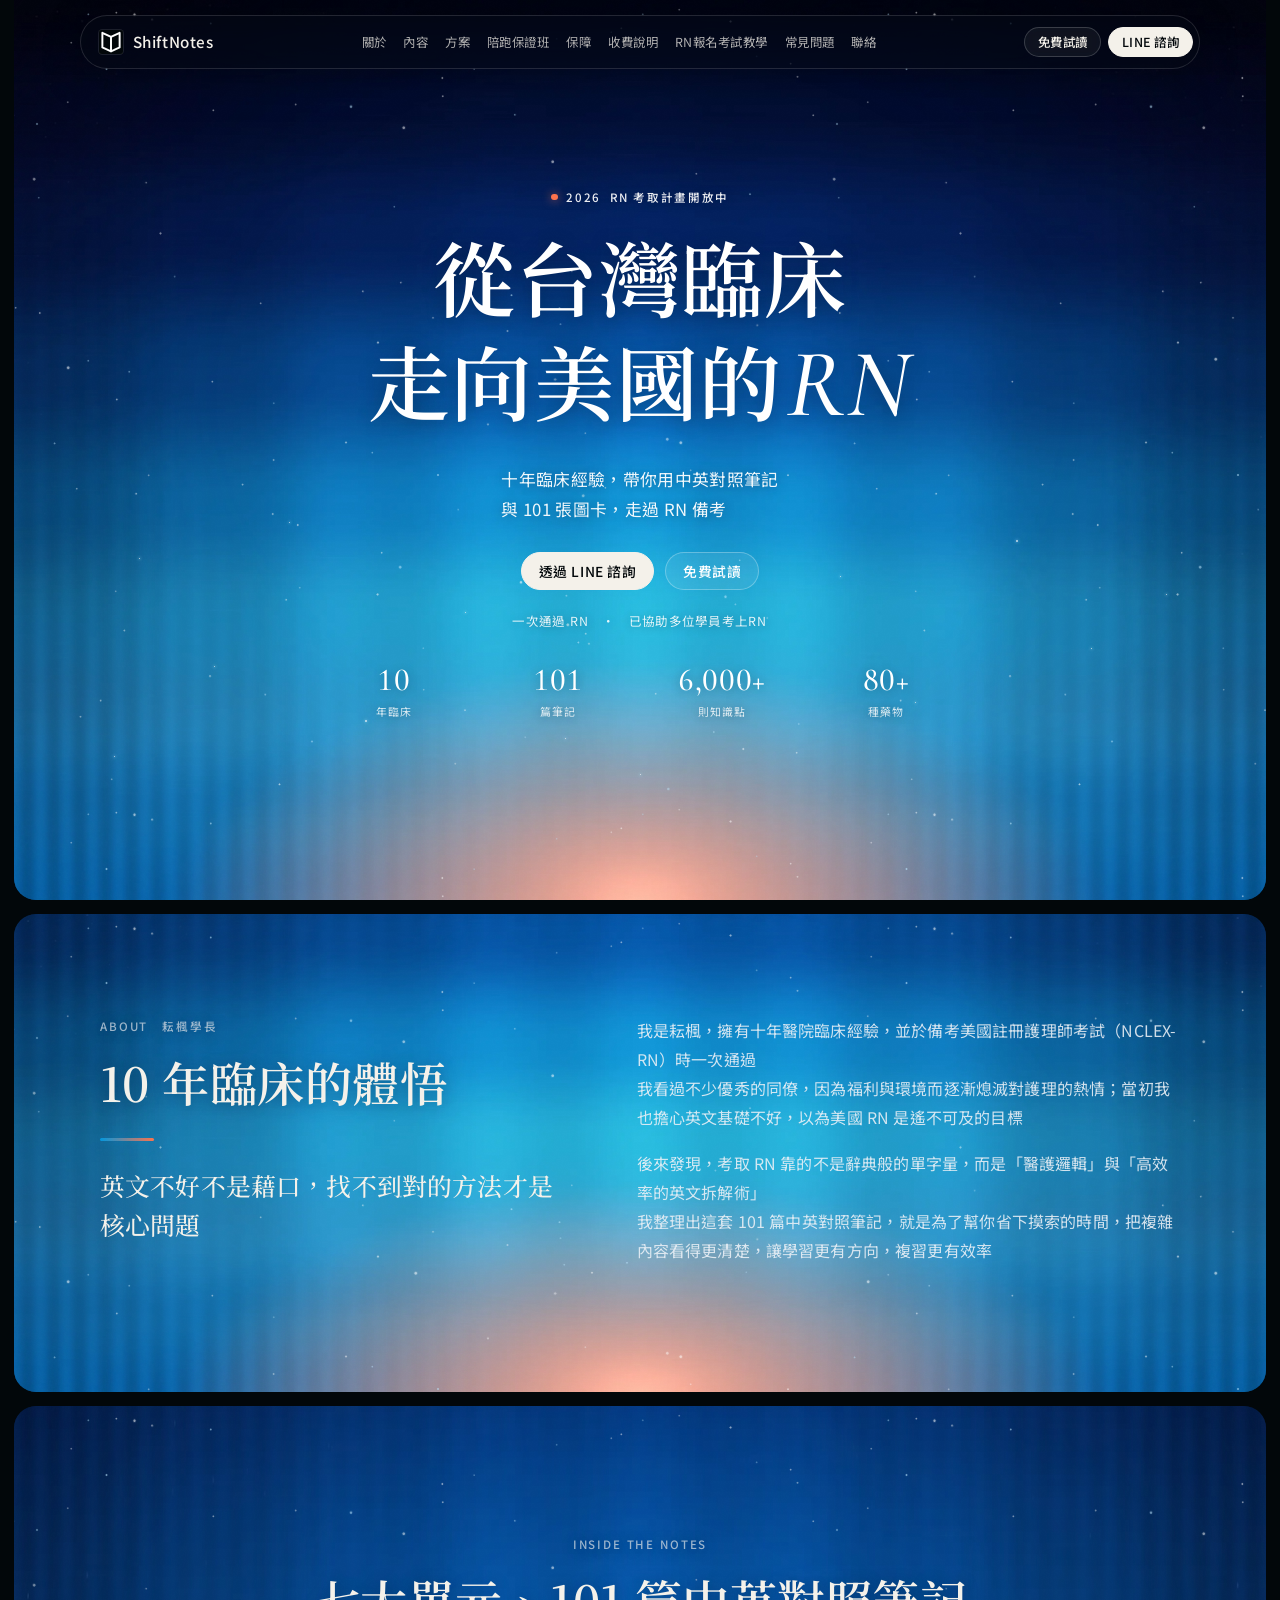
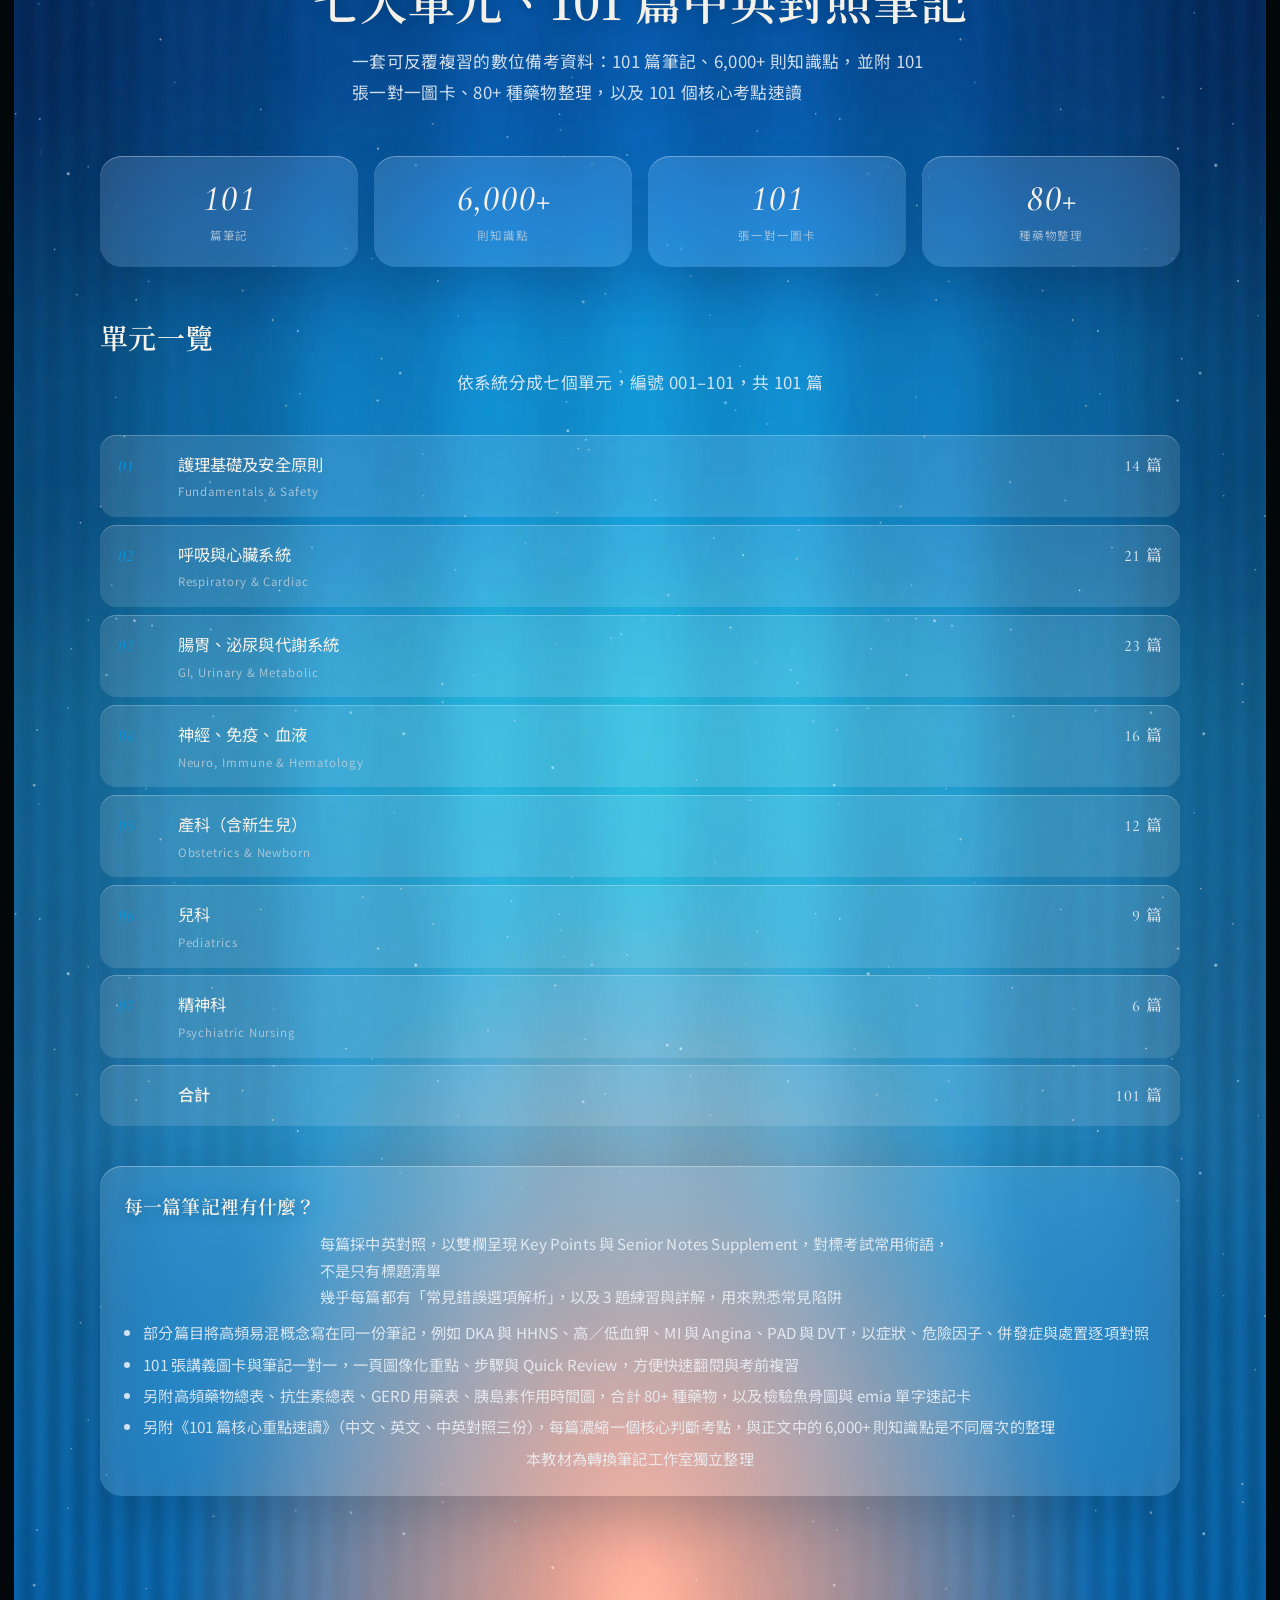
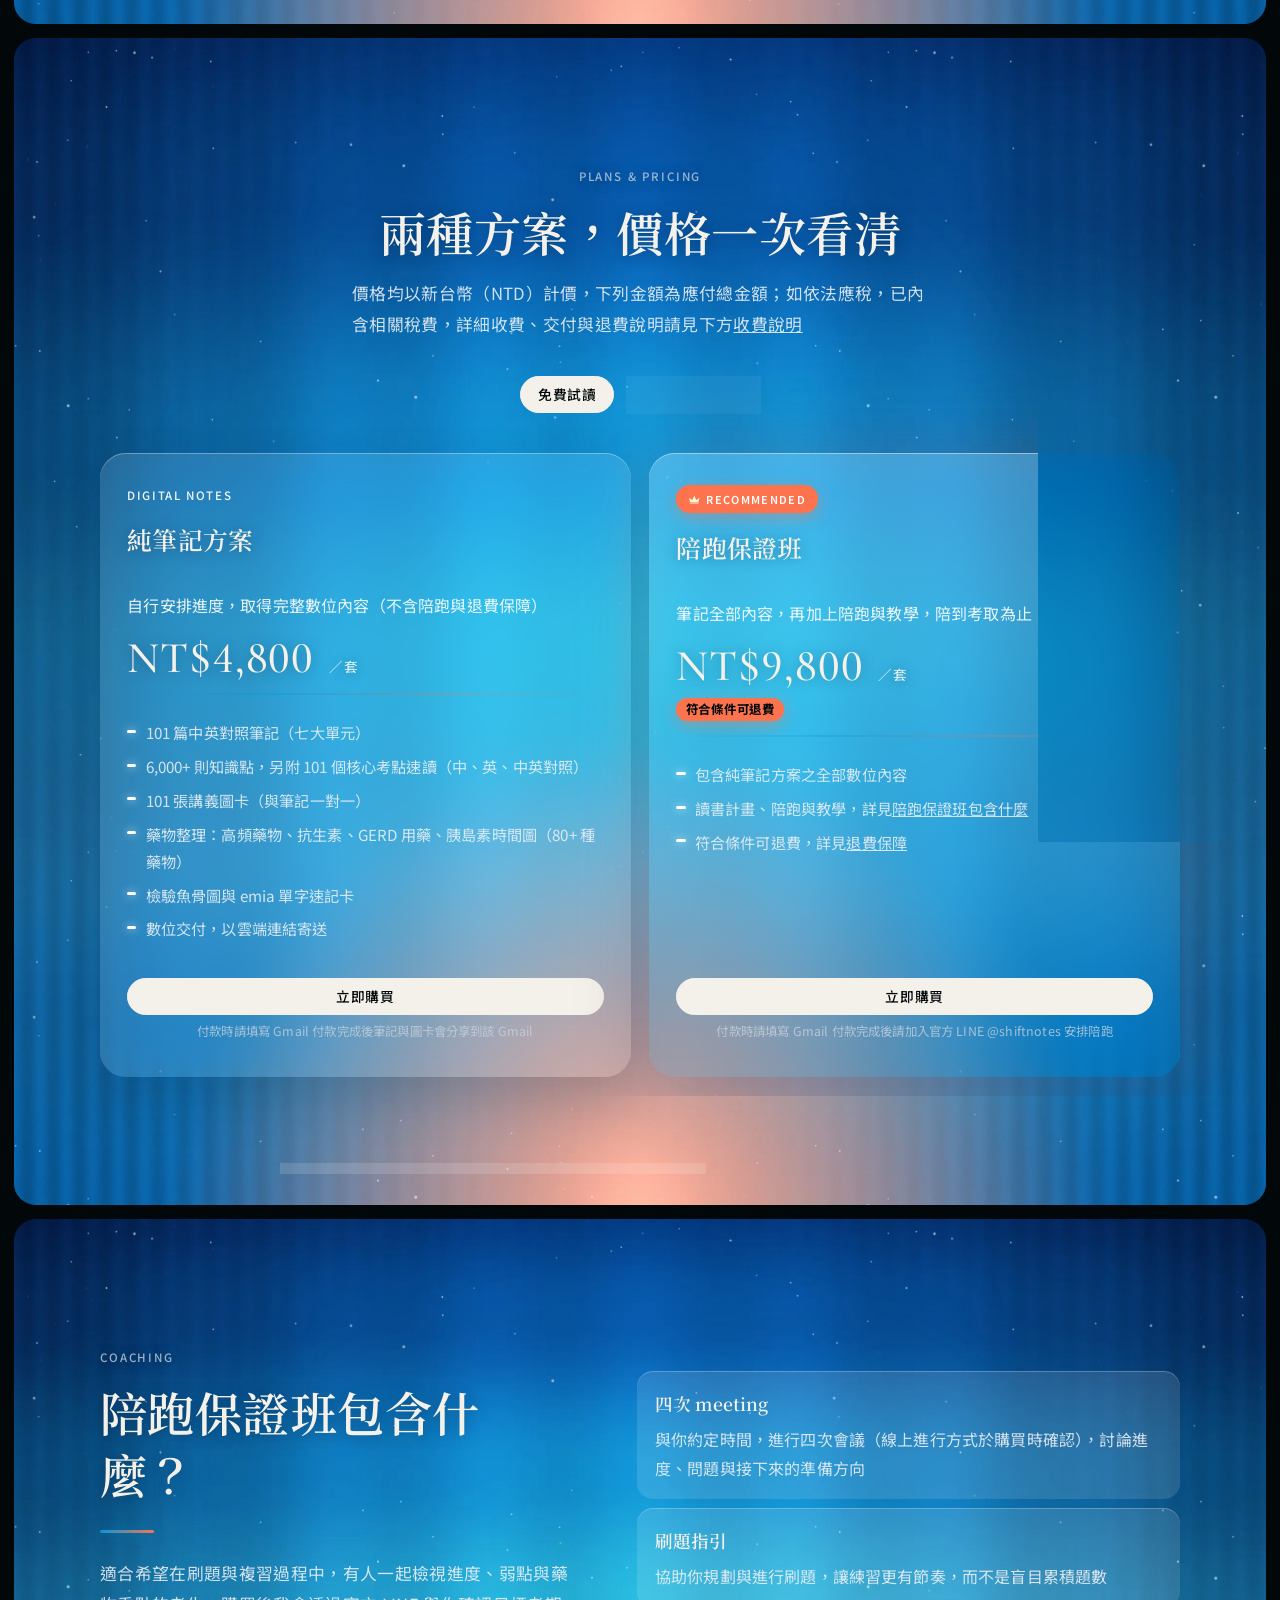
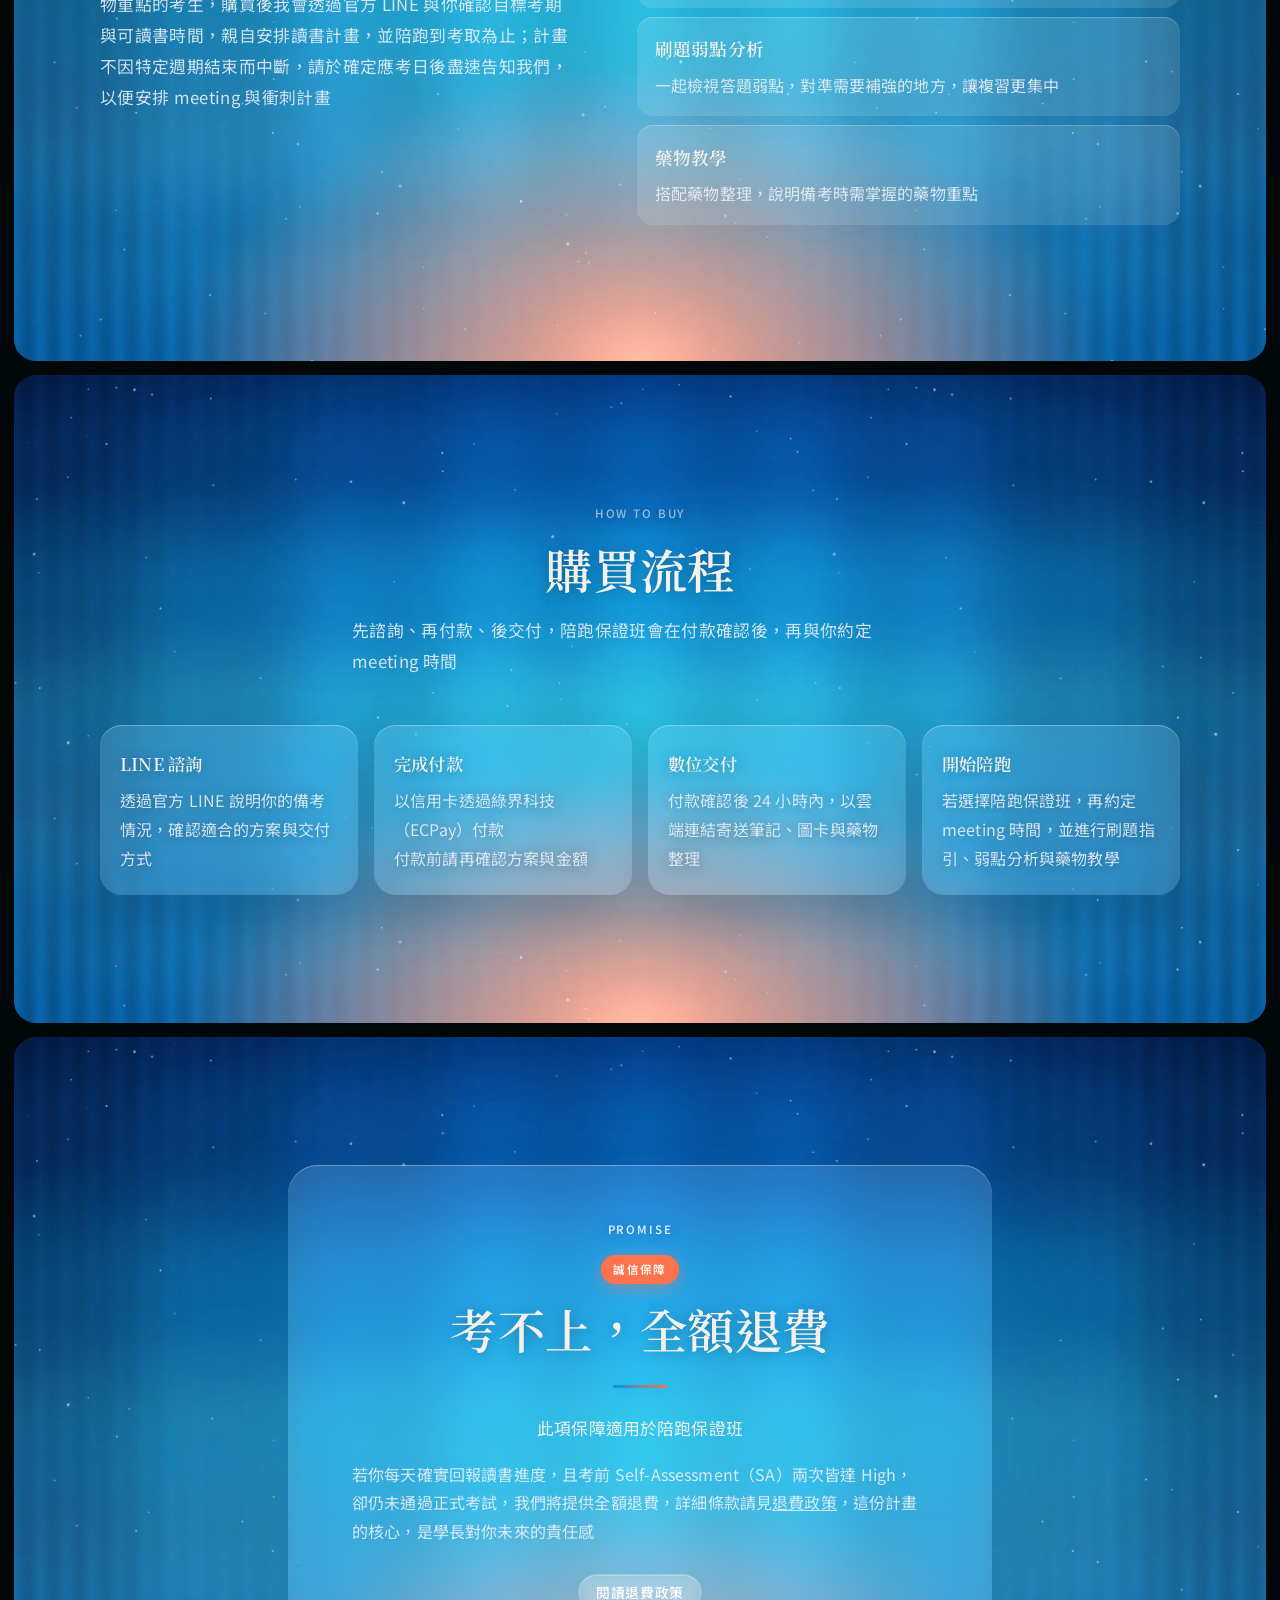
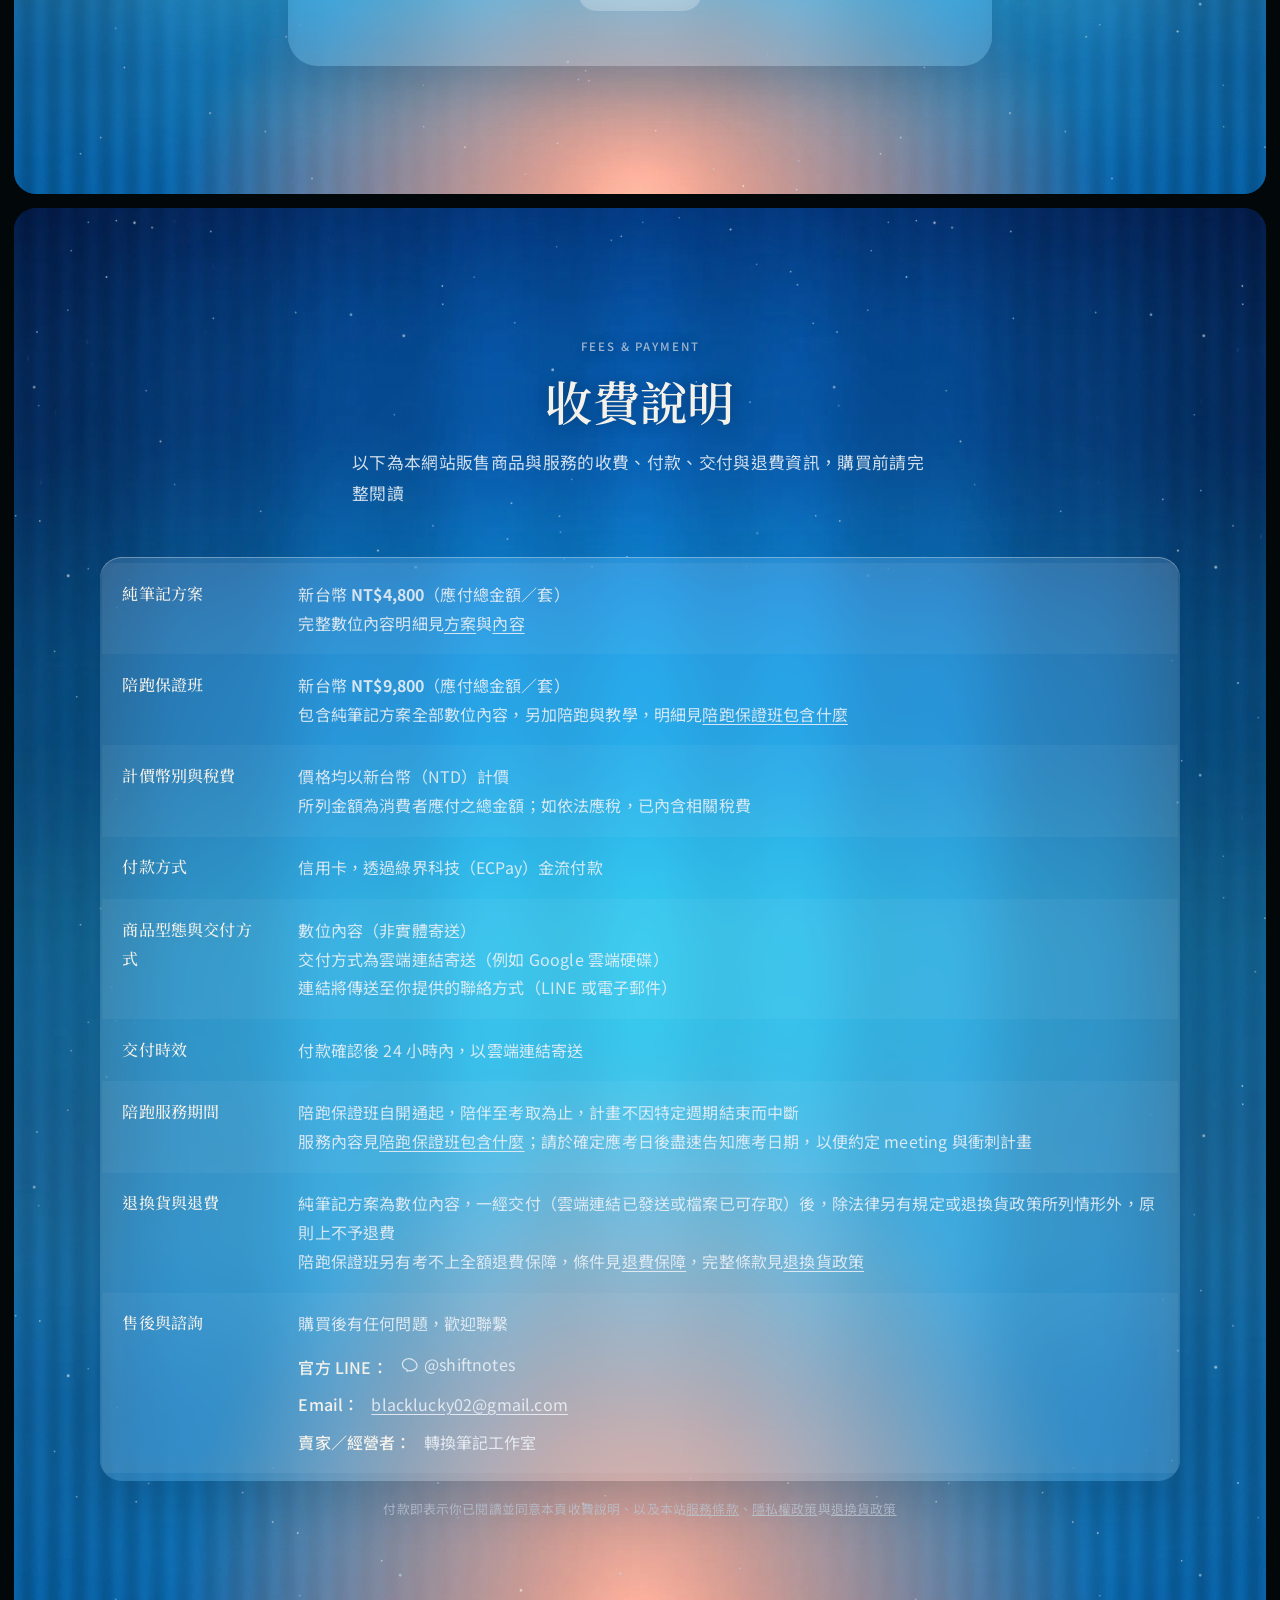
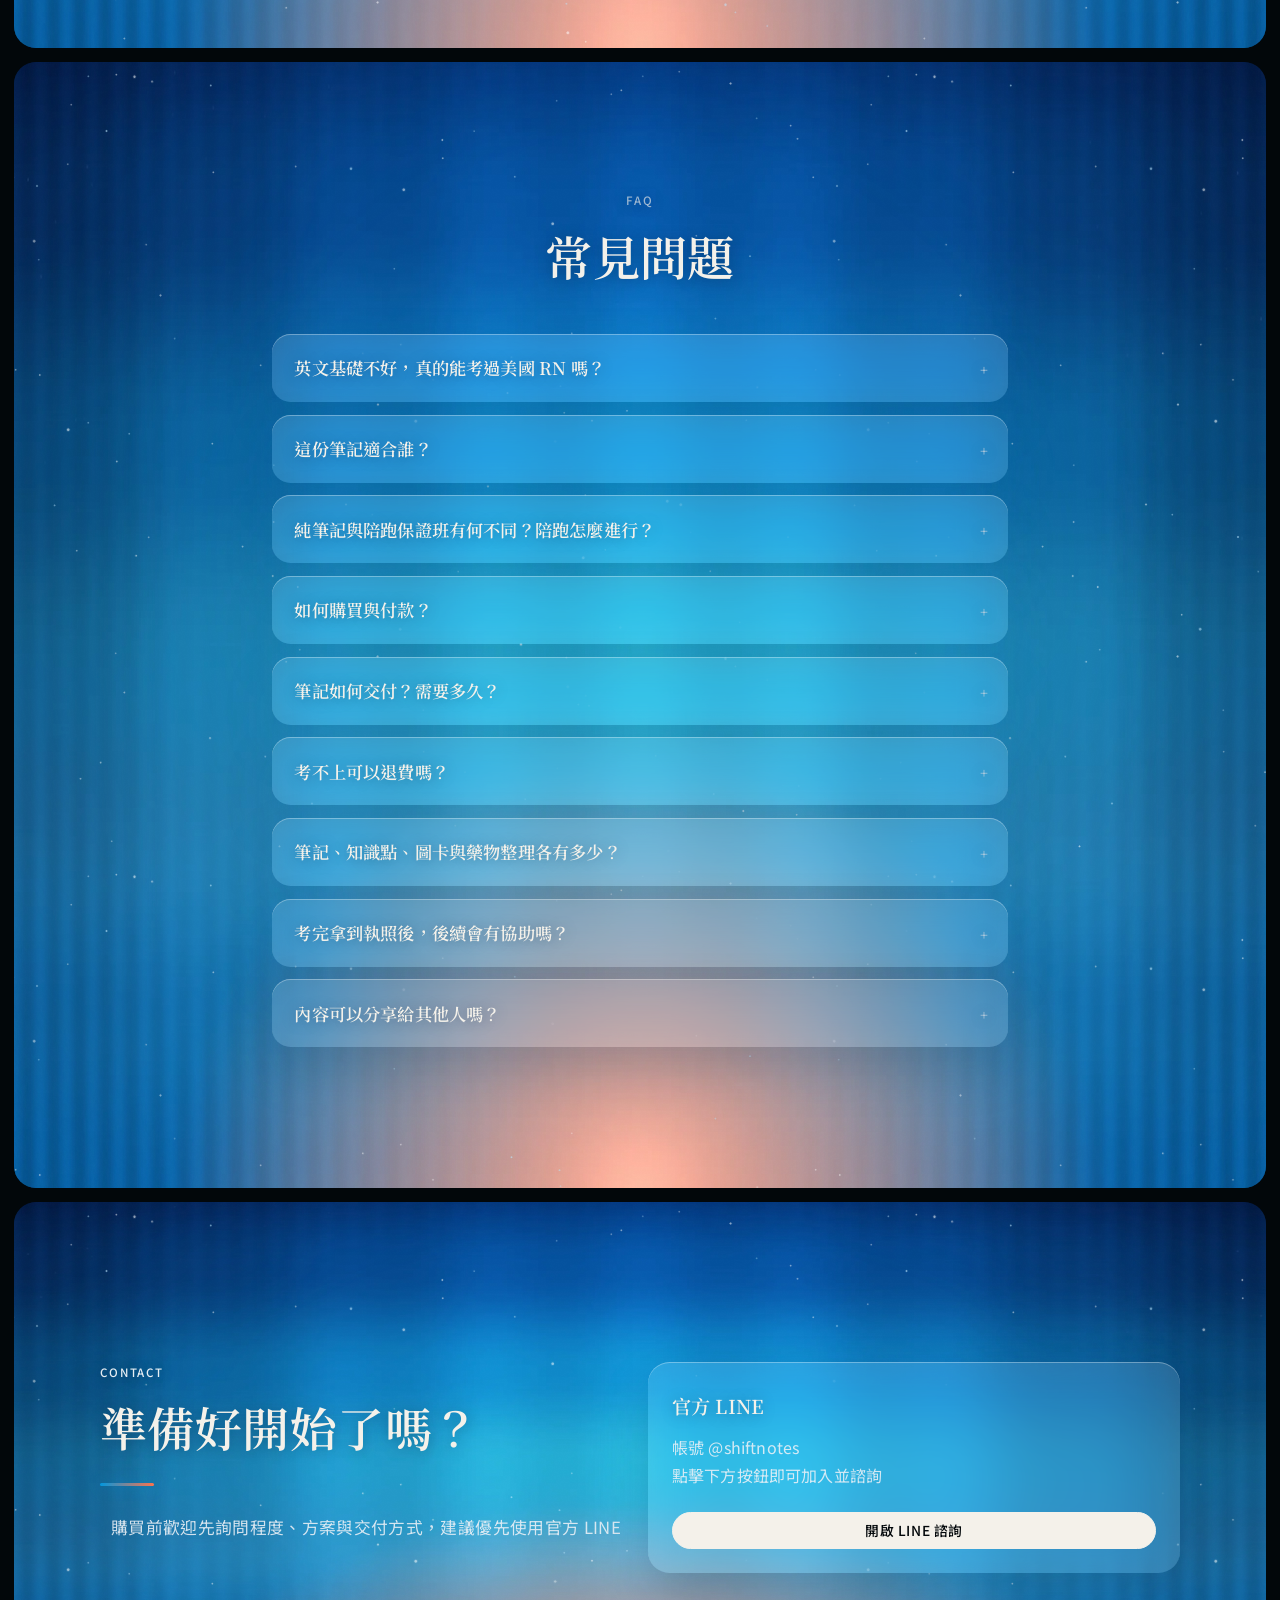
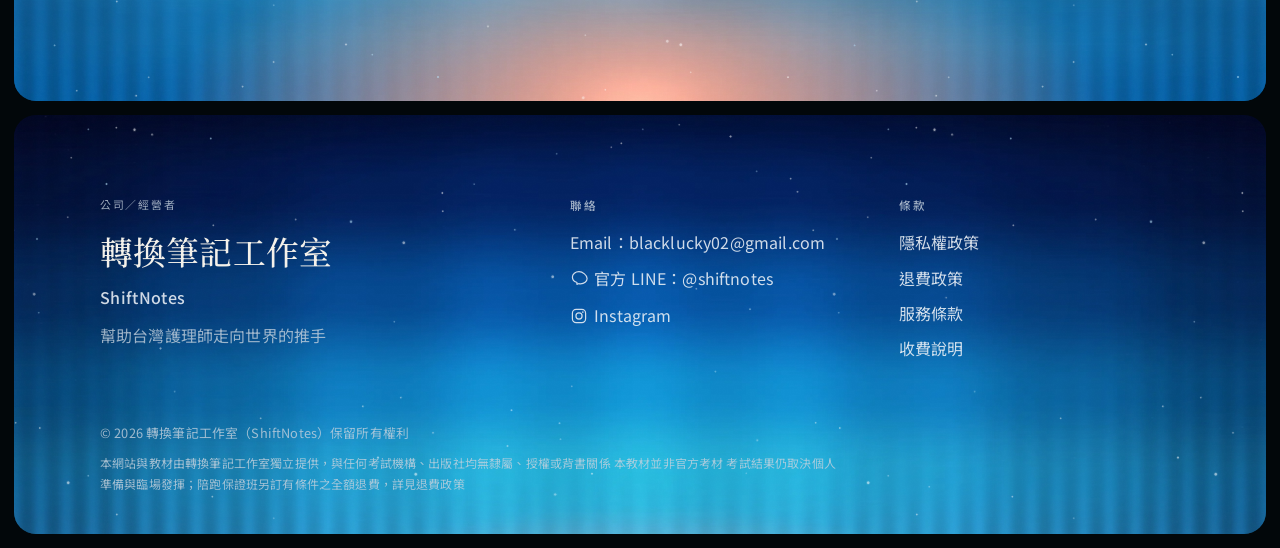
==== commit a54400dc: "方案按鈕改為「了解學長的筆記與陪跑」，白字黑底無底線 所有連到方案區的這顆按鈕改成白字黑底圓角膠囊，拿掉珊瑚底線，連結目標不變。" ====
--- a/index.html
+++ b/index.html
@@ -34,7 +34,7 @@
   <link rel="preconnect" href="https://fonts.googleapis.com">
   <link rel="preconnect" href="https://fonts.gstatic.com" crossorigin>
   <link href="https://fonts.googleapis.com/css2?family=Cormorant+Garamond:ital,wght@0,500;0,600;1,500;1,600&family=Inter:wght@400;500;600&family=Noto+Sans+TC:wght@400;500;700&family=Noto+Serif+TC:wght@500;600;700&display=swap" rel="stylesheet">
-  <link rel="stylesheet" href="css/styles.css?v=hero10">
+  <link rel="stylesheet" href="css/styles.css?v=hero11">
   <script type="application/ld+json">
  
 {
--- a/css/styles.css
+++ b/css/styles.css
@@ -361,6 +361,21 @@
   background: rgba(255, 255, 255, 0.12);
   border-color: rgba(255, 255, 255, 0.32);
   color: #fff;
+}
+.btn-ink {
+  background: #02070A;
+  color: #fff;
+  border-color: #02070A;
+  text-decoration: none;
+}
+.btn-ink:hover,
+.btn-ink:focus,
+.btn-ink:focus-visible {
+  background: #161616;
+  color: #fff;
+  border-color: #161616;
+  text-decoration: none;
+  transform: translateY(-1px);
 }
 .btn-sm {
   padding: 0.52em 1em;
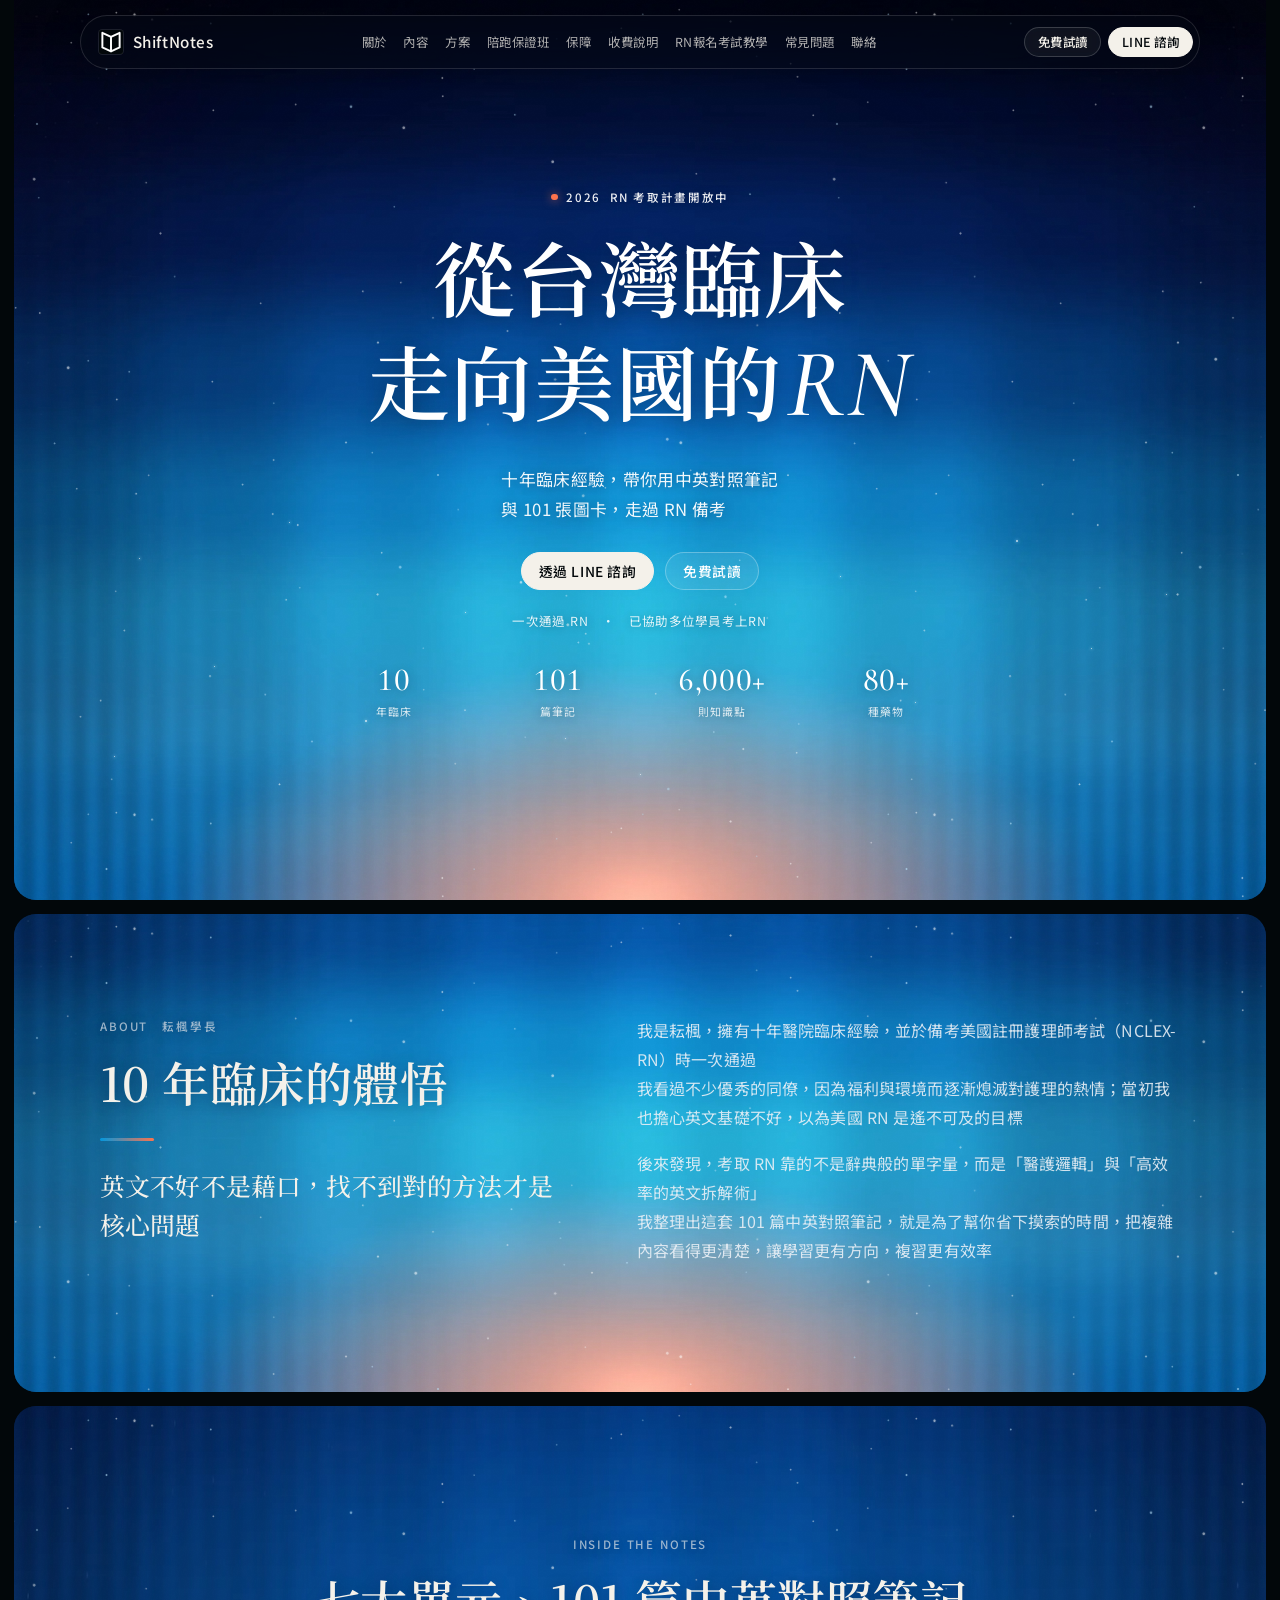
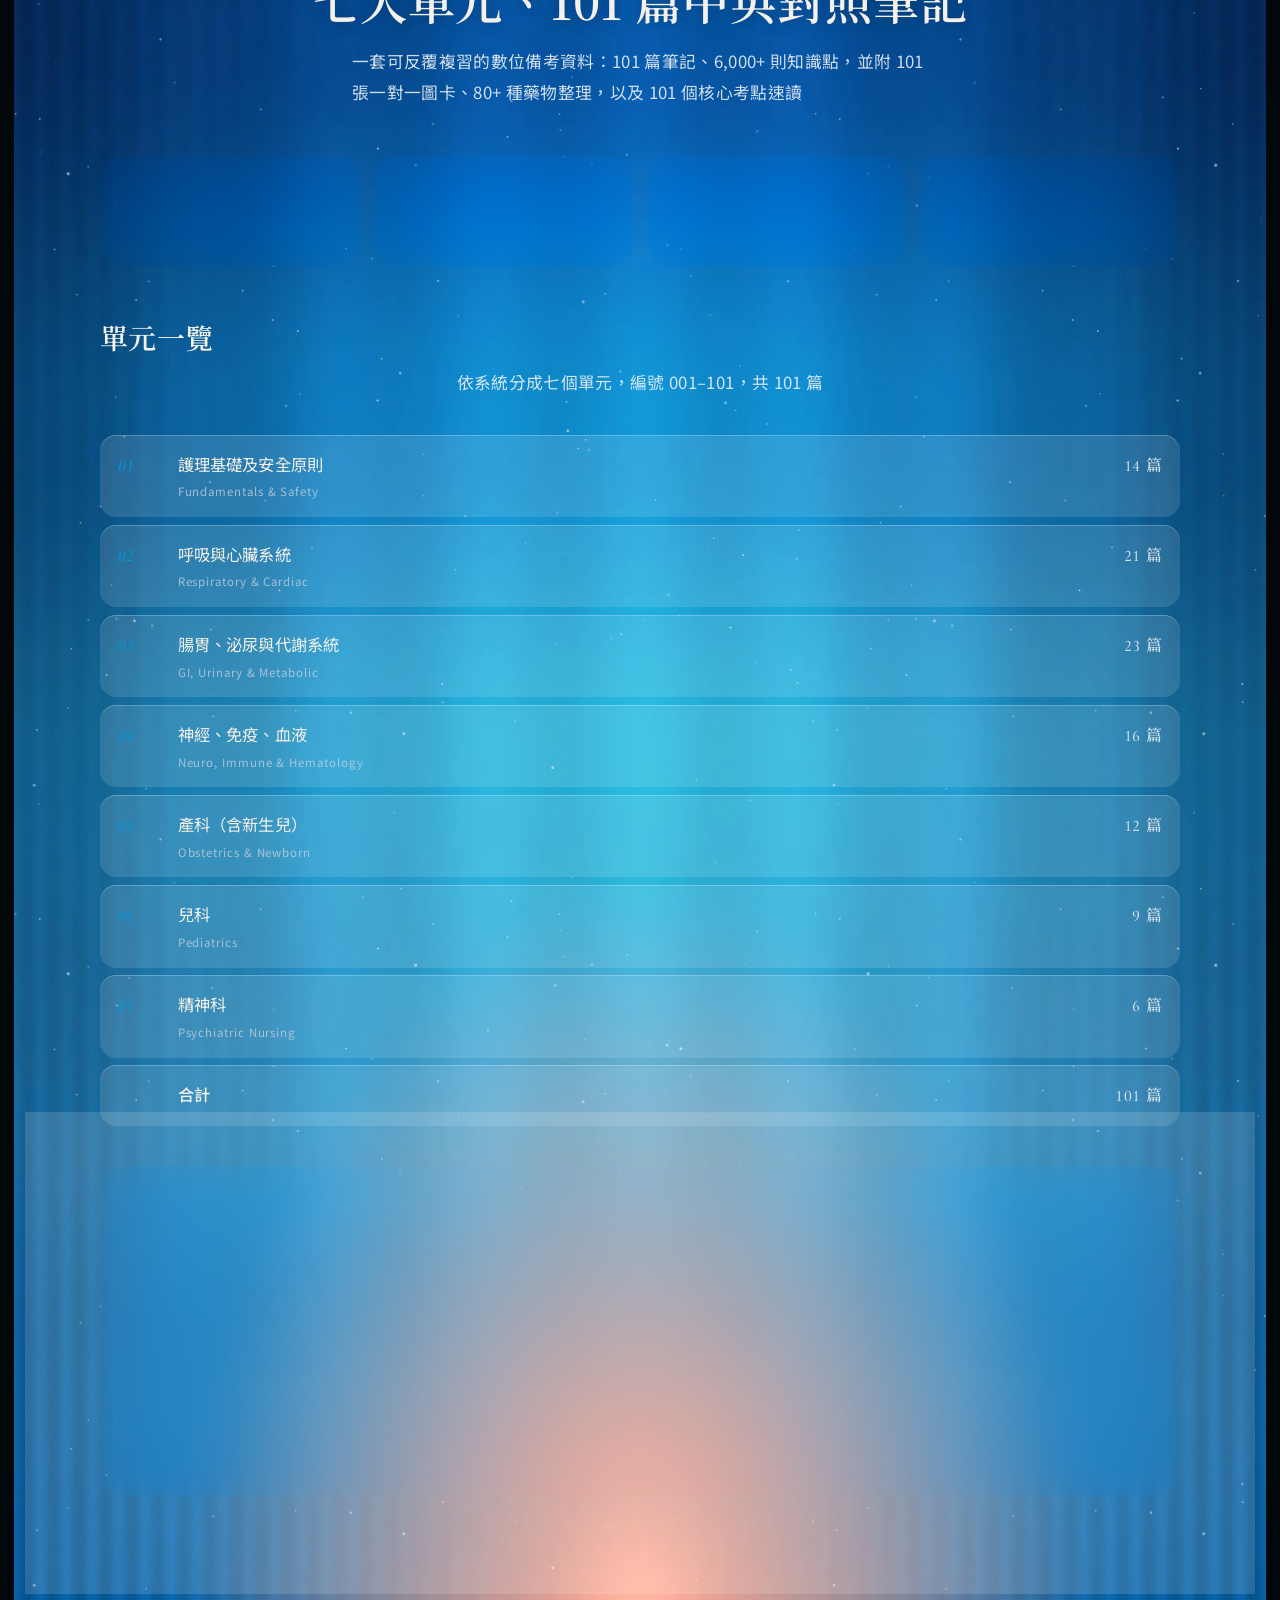
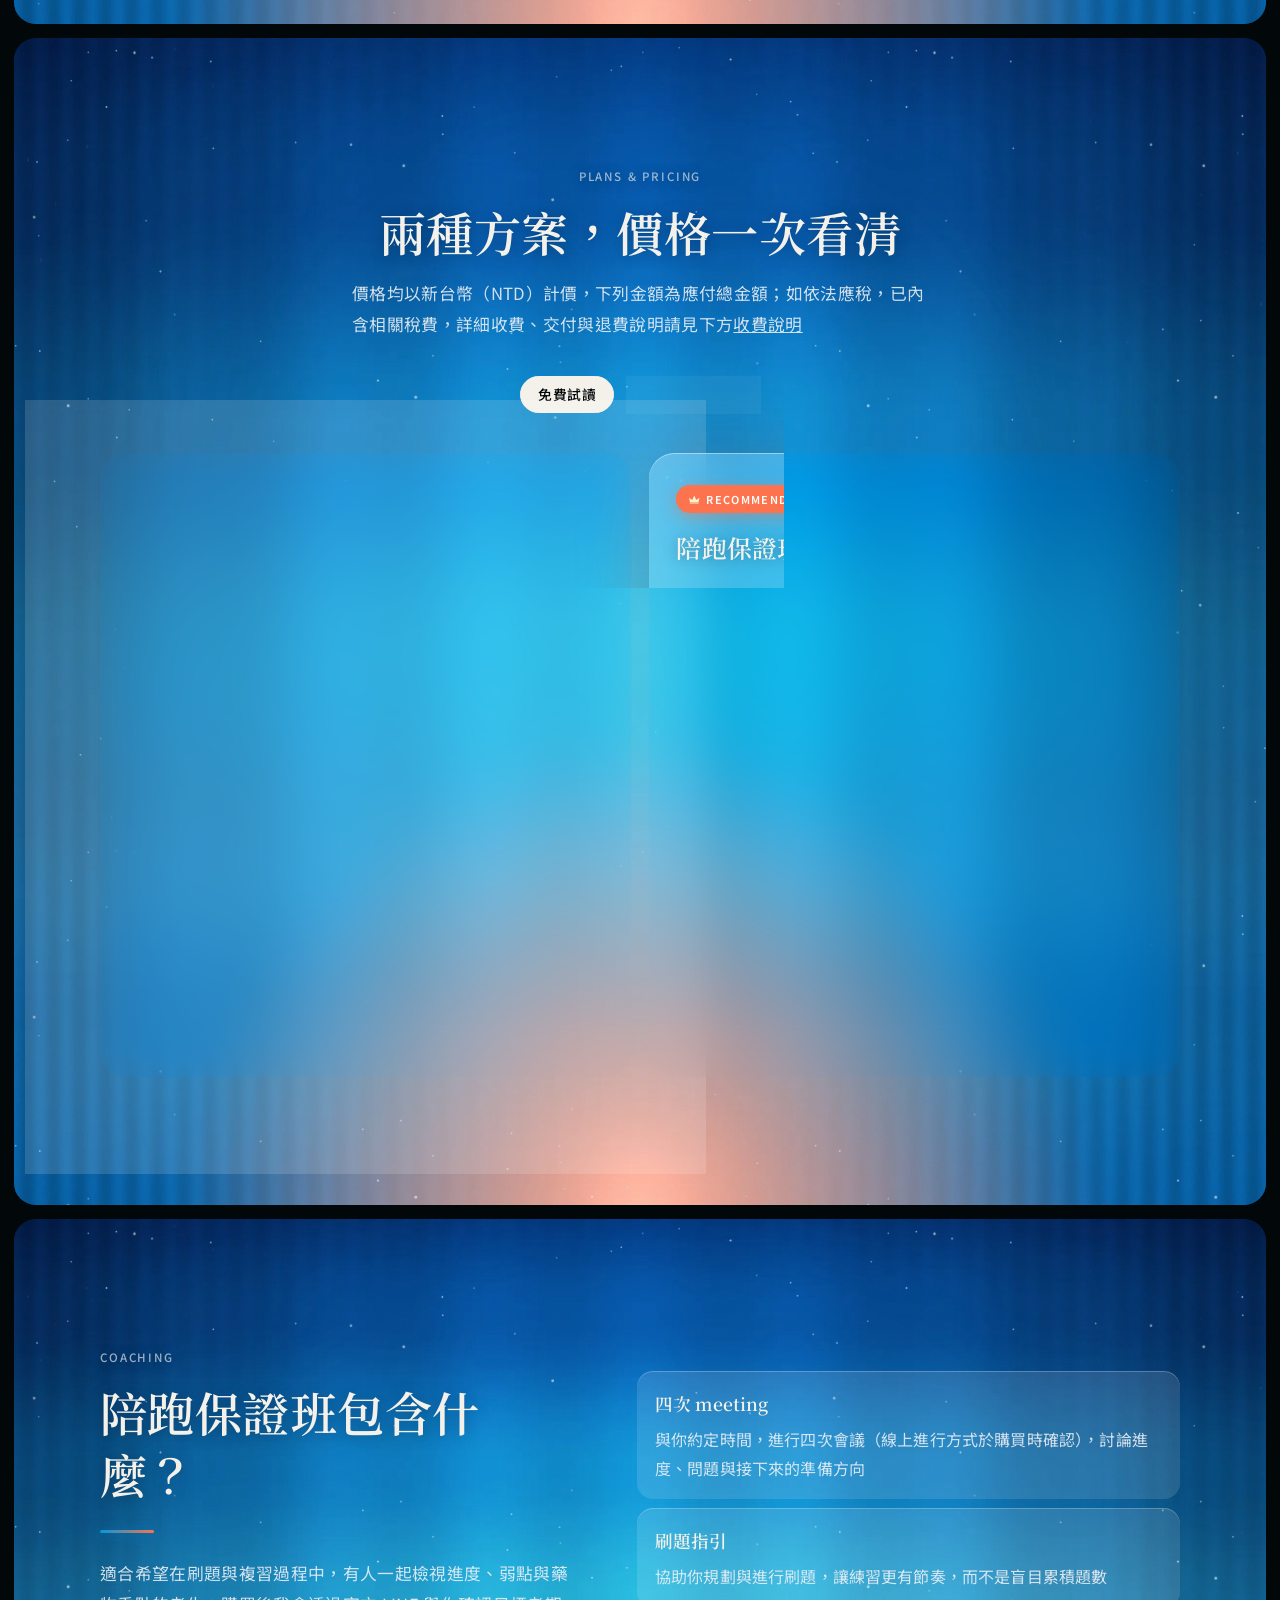
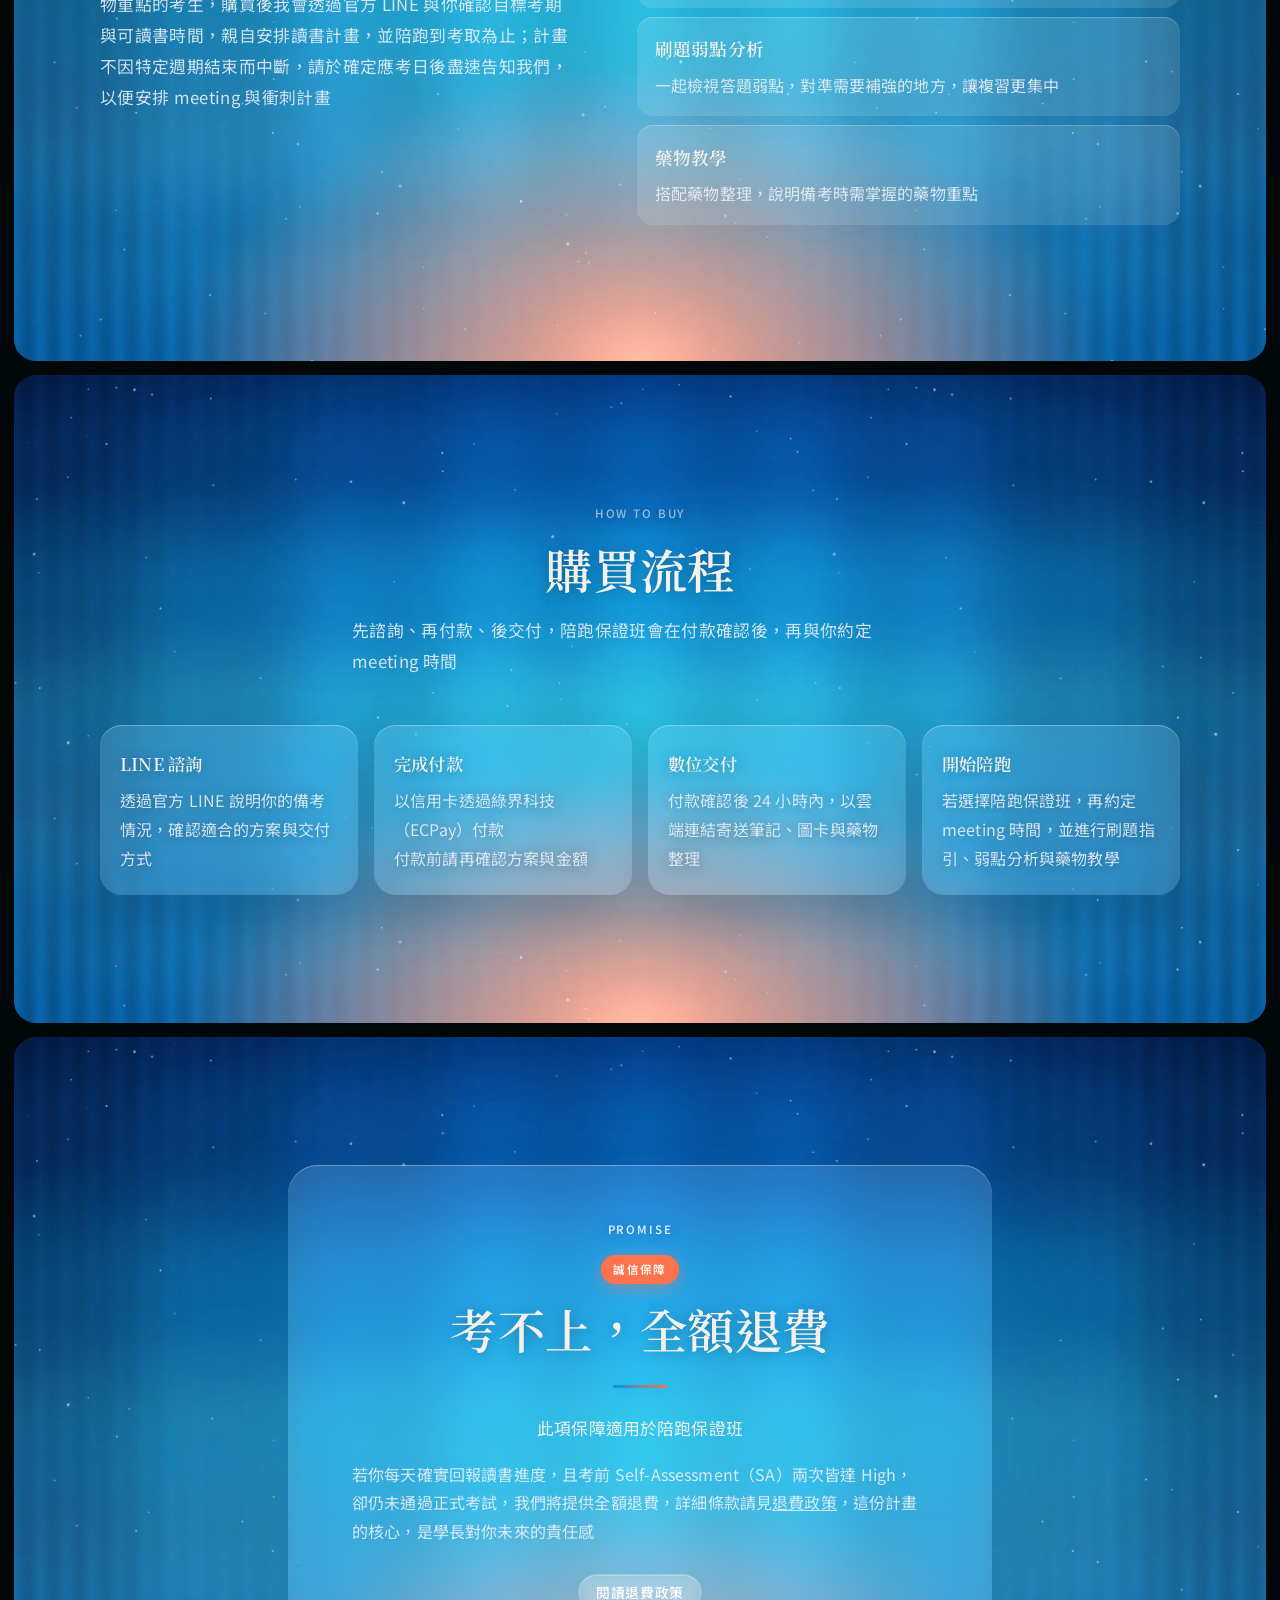
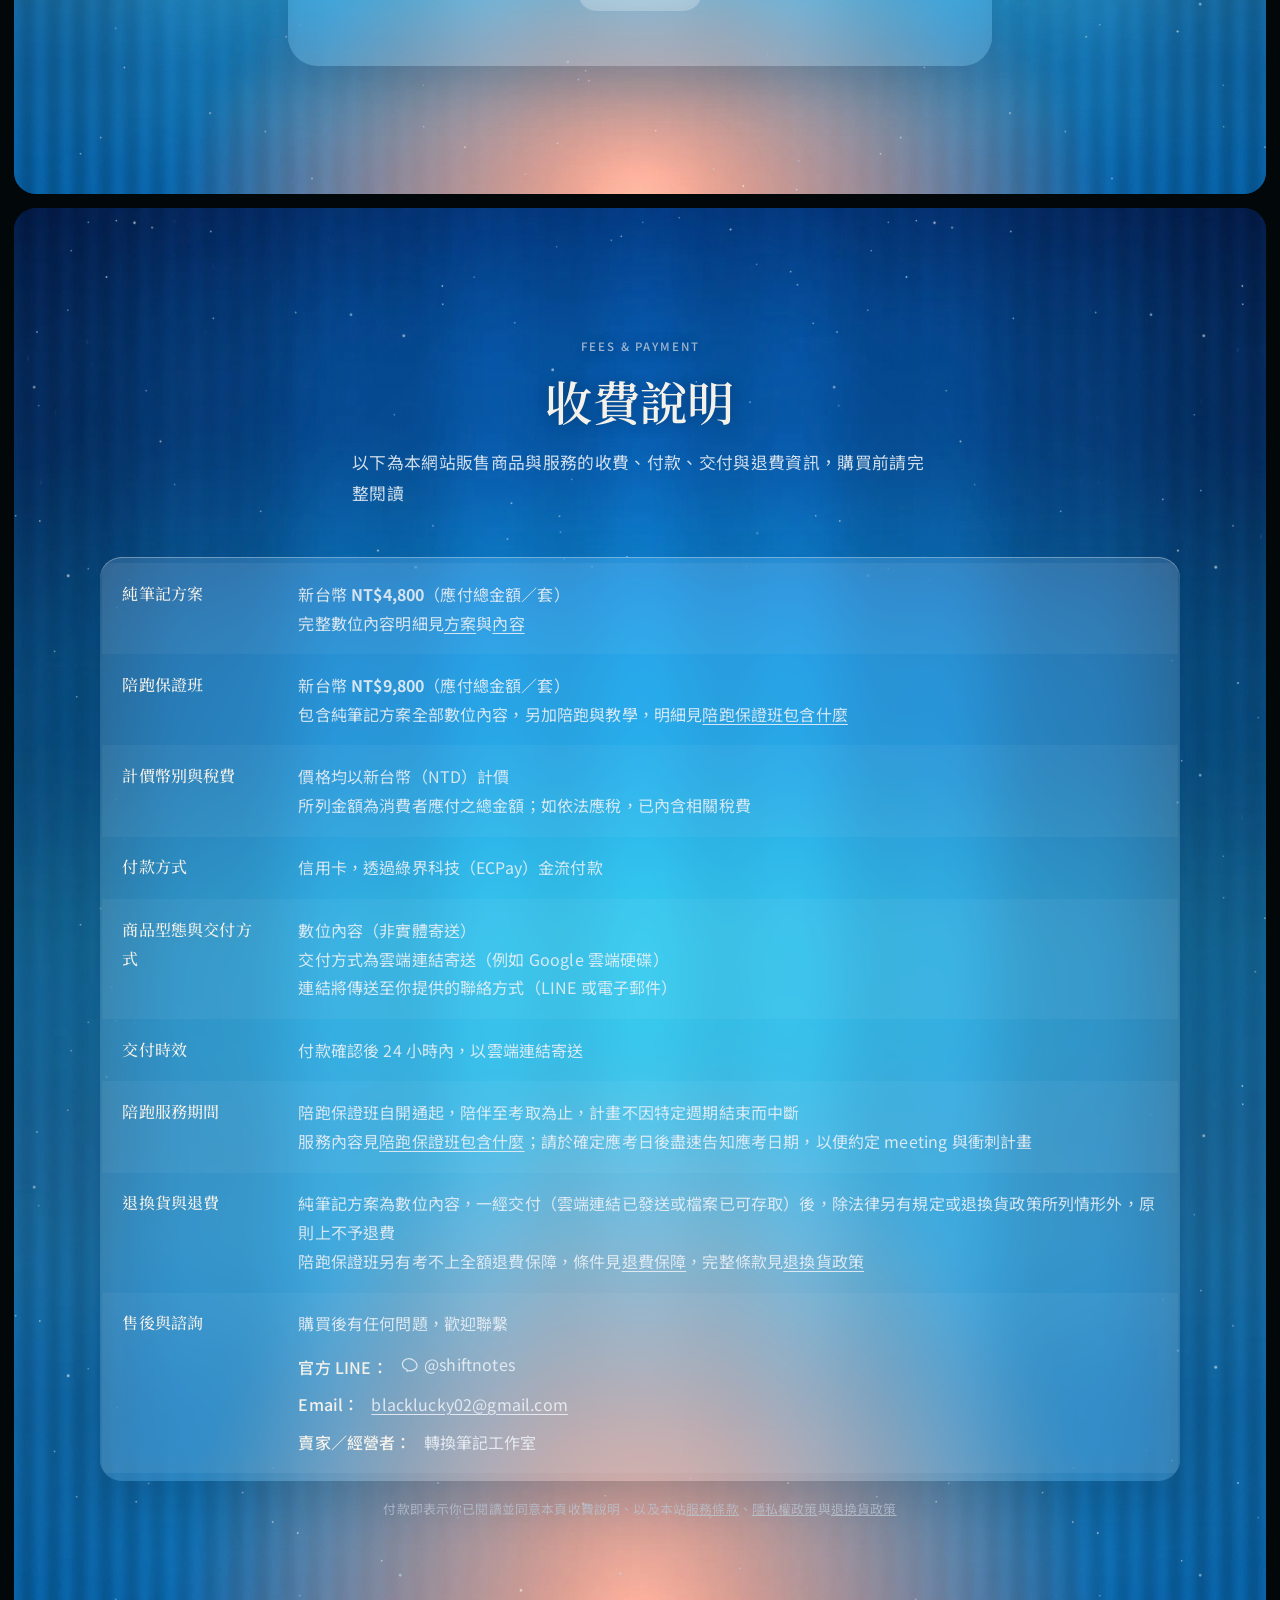
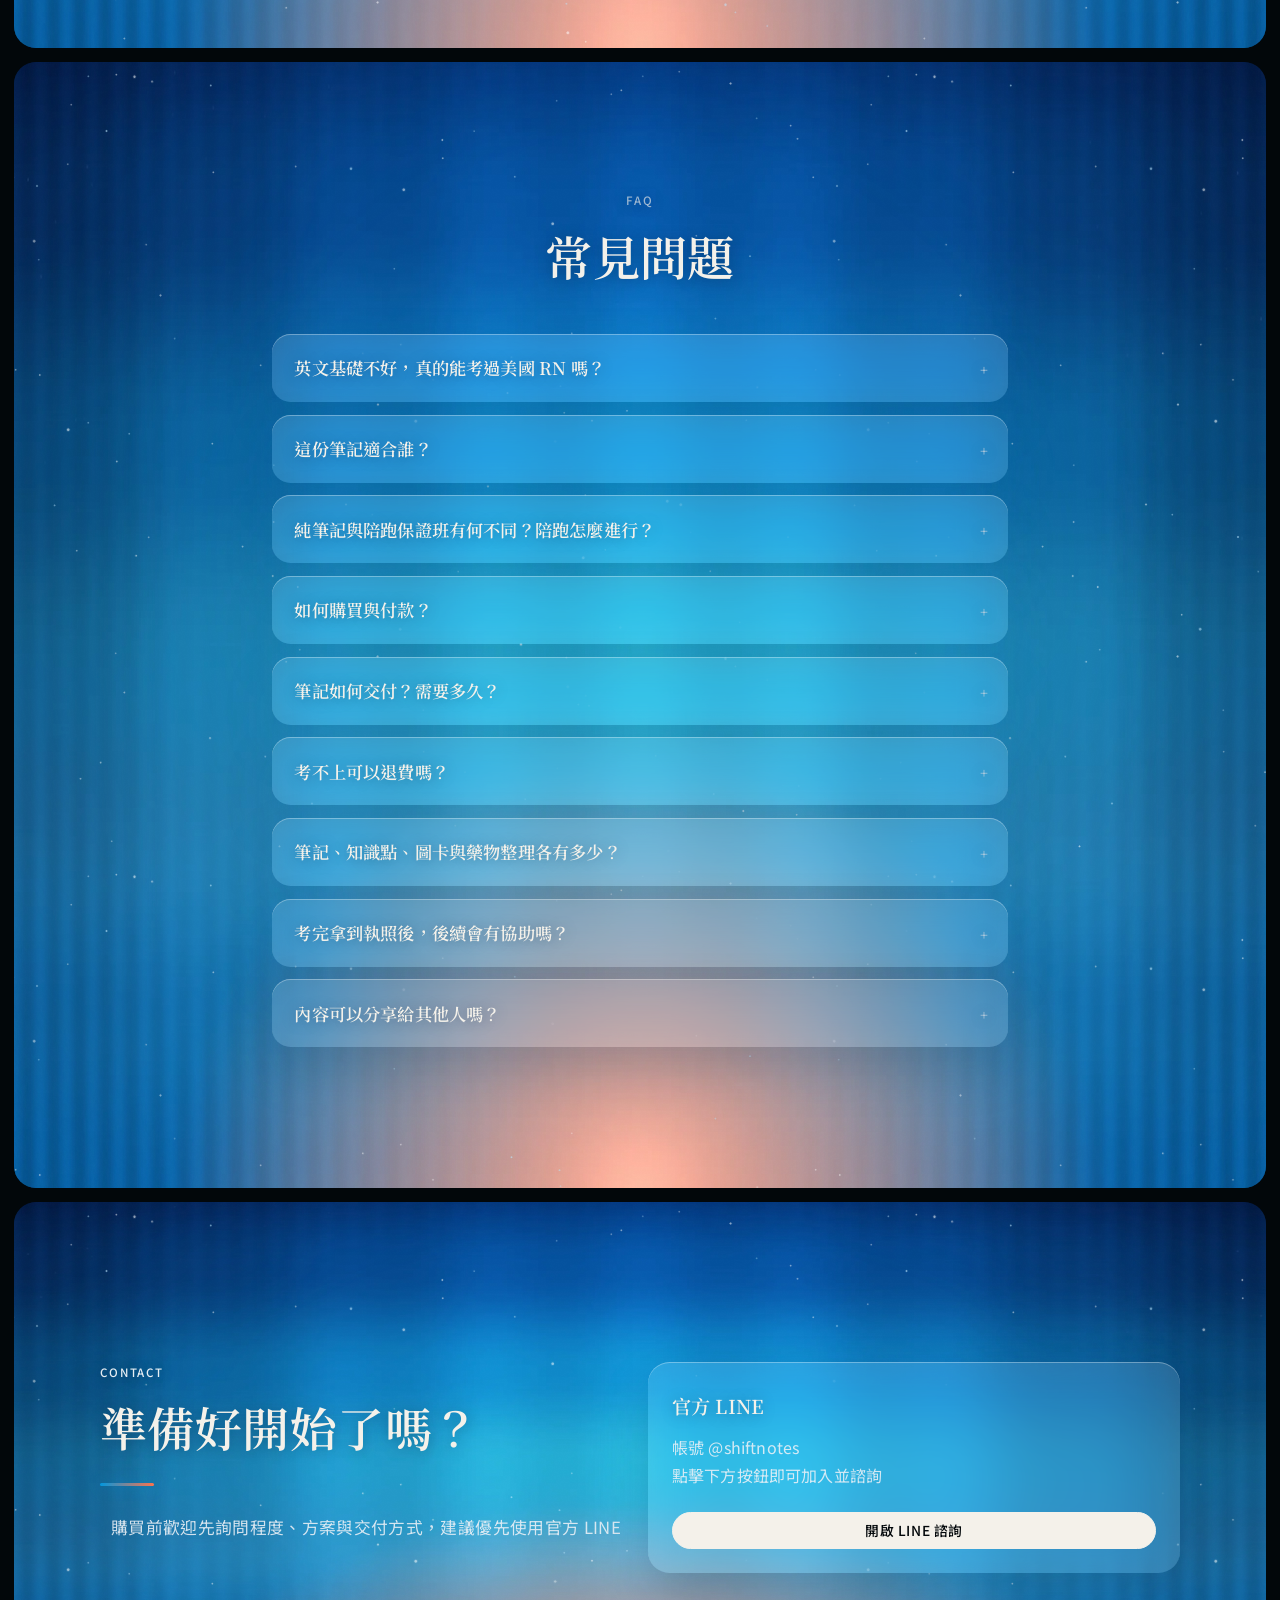
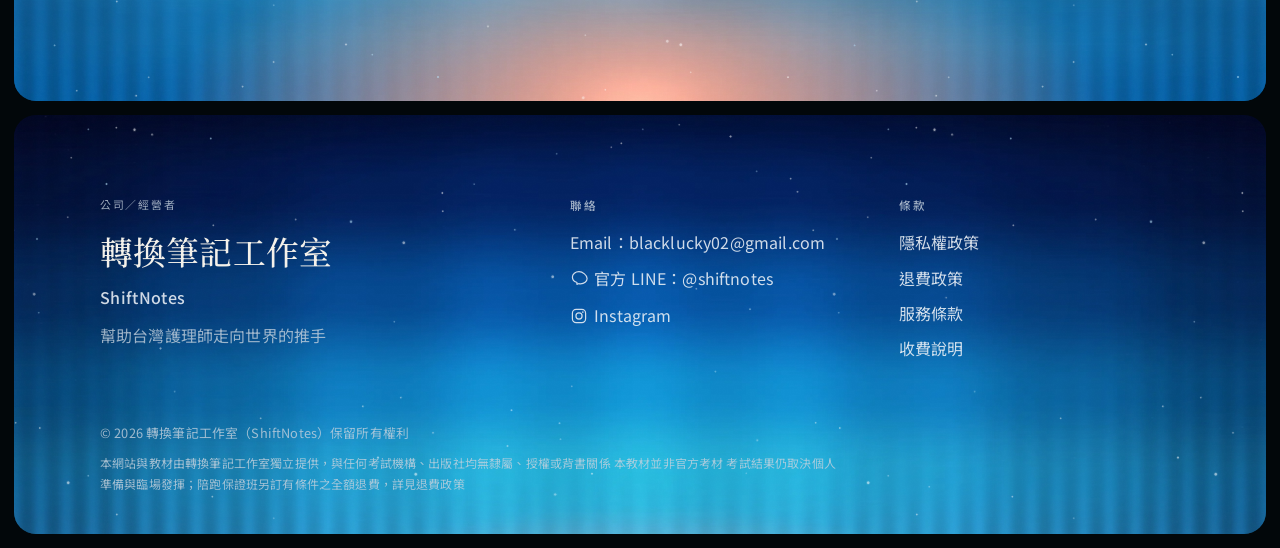
==== commit c93d28a6: "方案按鈕改為白底黑字 「了解學長的筆記與陪跑」改成白底、#02070A 文字，仍無底線，並加上在白色按鈕與深色背景上都看得見的焦點環。" ====
--- a/index.html
+++ b/index.html
@@ -34,7 +34,7 @@
   <link rel="preconnect" href="https://fonts.googleapis.com">
   <link rel="preconnect" href="https://fonts.gstatic.com" crossorigin>
   <link href="https://fonts.googleapis.com/css2?family=Cormorant+Garamond:ital,wght@0,500;0,600;1,500;1,600&family=Inter:wght@400;500;600&family=Noto+Sans+TC:wght@400;500;700&family=Noto+Serif+TC:wght@500;600;700&display=swap" rel="stylesheet">
-  <link rel="stylesheet" href="css/styles.css?v=hero11">
+  <link rel="stylesheet" href="css/styles.css?v=hero12">
   <script type="application/ld+json">
  
 {
--- a/css/styles.css
+++ b/css/styles.css
@@ -363,19 +363,27 @@
   color: #fff;
 }
 .btn-ink {
-  background: #02070A;
-  color: #fff;
-  border-color: #02070A;
+  background: #fff;
+  color: #02070A;
+  border-color: #fff;
   text-decoration: none;
 }
 .btn-ink:hover,
-.btn-ink:focus,
-.btn-ink:focus-visible {
-  background: #161616;
-  color: #fff;
-  border-color: #161616;
+.btn-ink:focus {
+  background: #fff;
+  color: #02070A;
+  border-color: #fff;
   text-decoration: none;
   transform: translateY(-1px);
+}
+.btn-ink:focus-visible {
+  background: #fff;
+  color: #02070A;
+  border-color: #fff;
+  text-decoration: none;
+  transform: translateY(-1px);
+  outline: none;
+  box-shadow: 0 0 0 2px #fff, 0 0 0 4px #02070A;
 }
 .btn-sm {
   padding: 0.52em 1em;
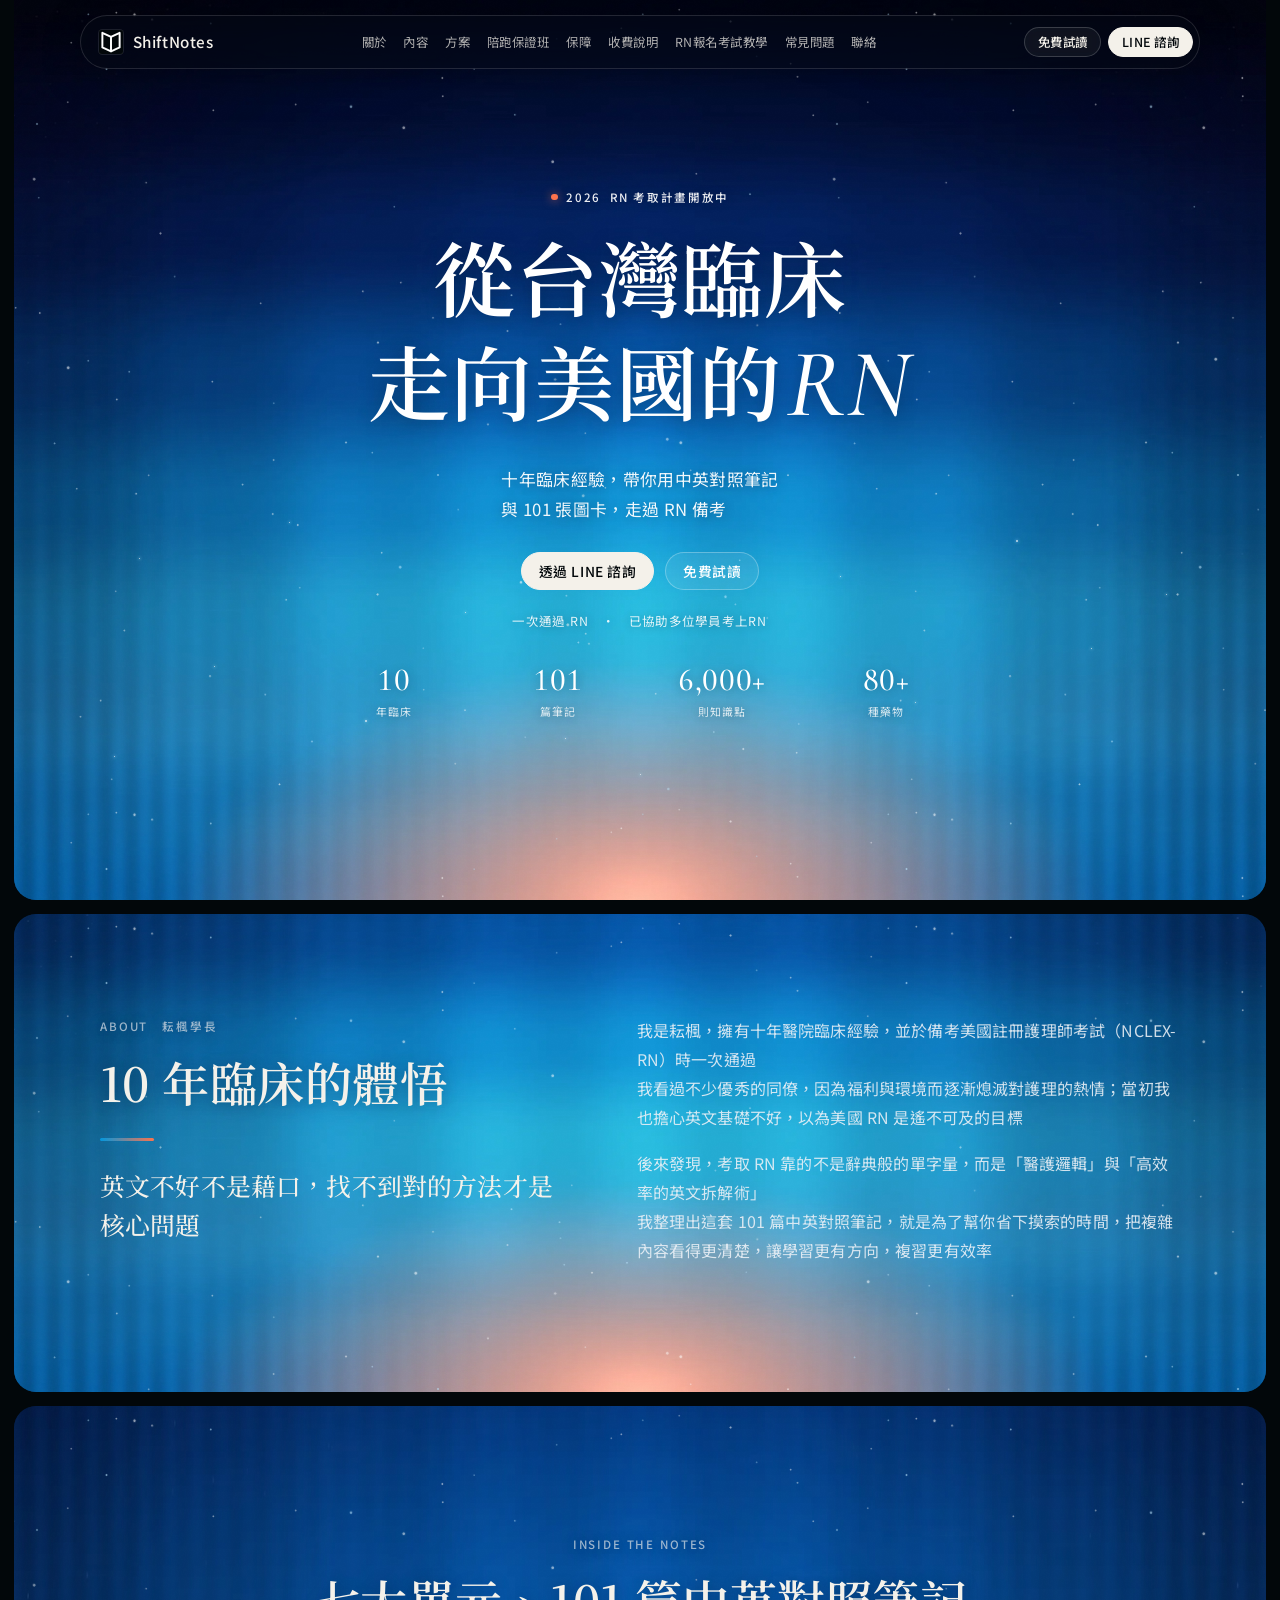
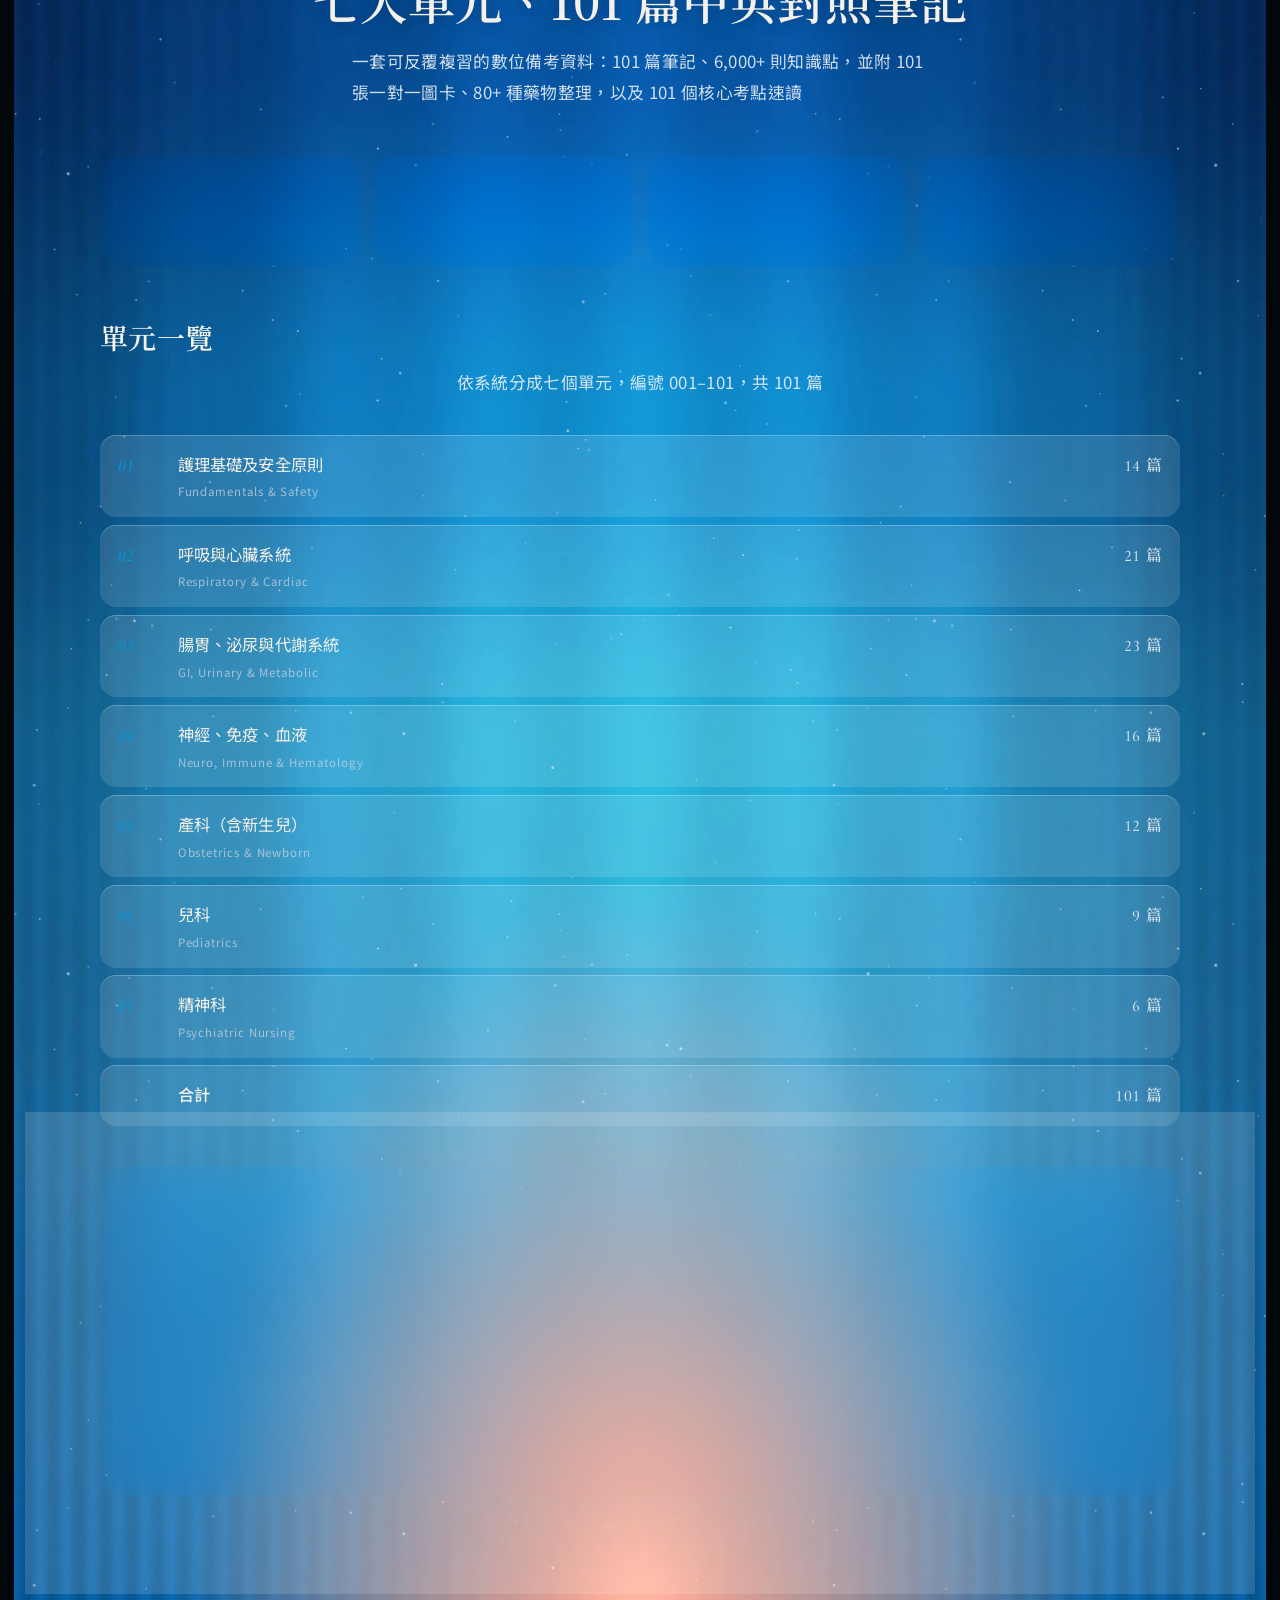
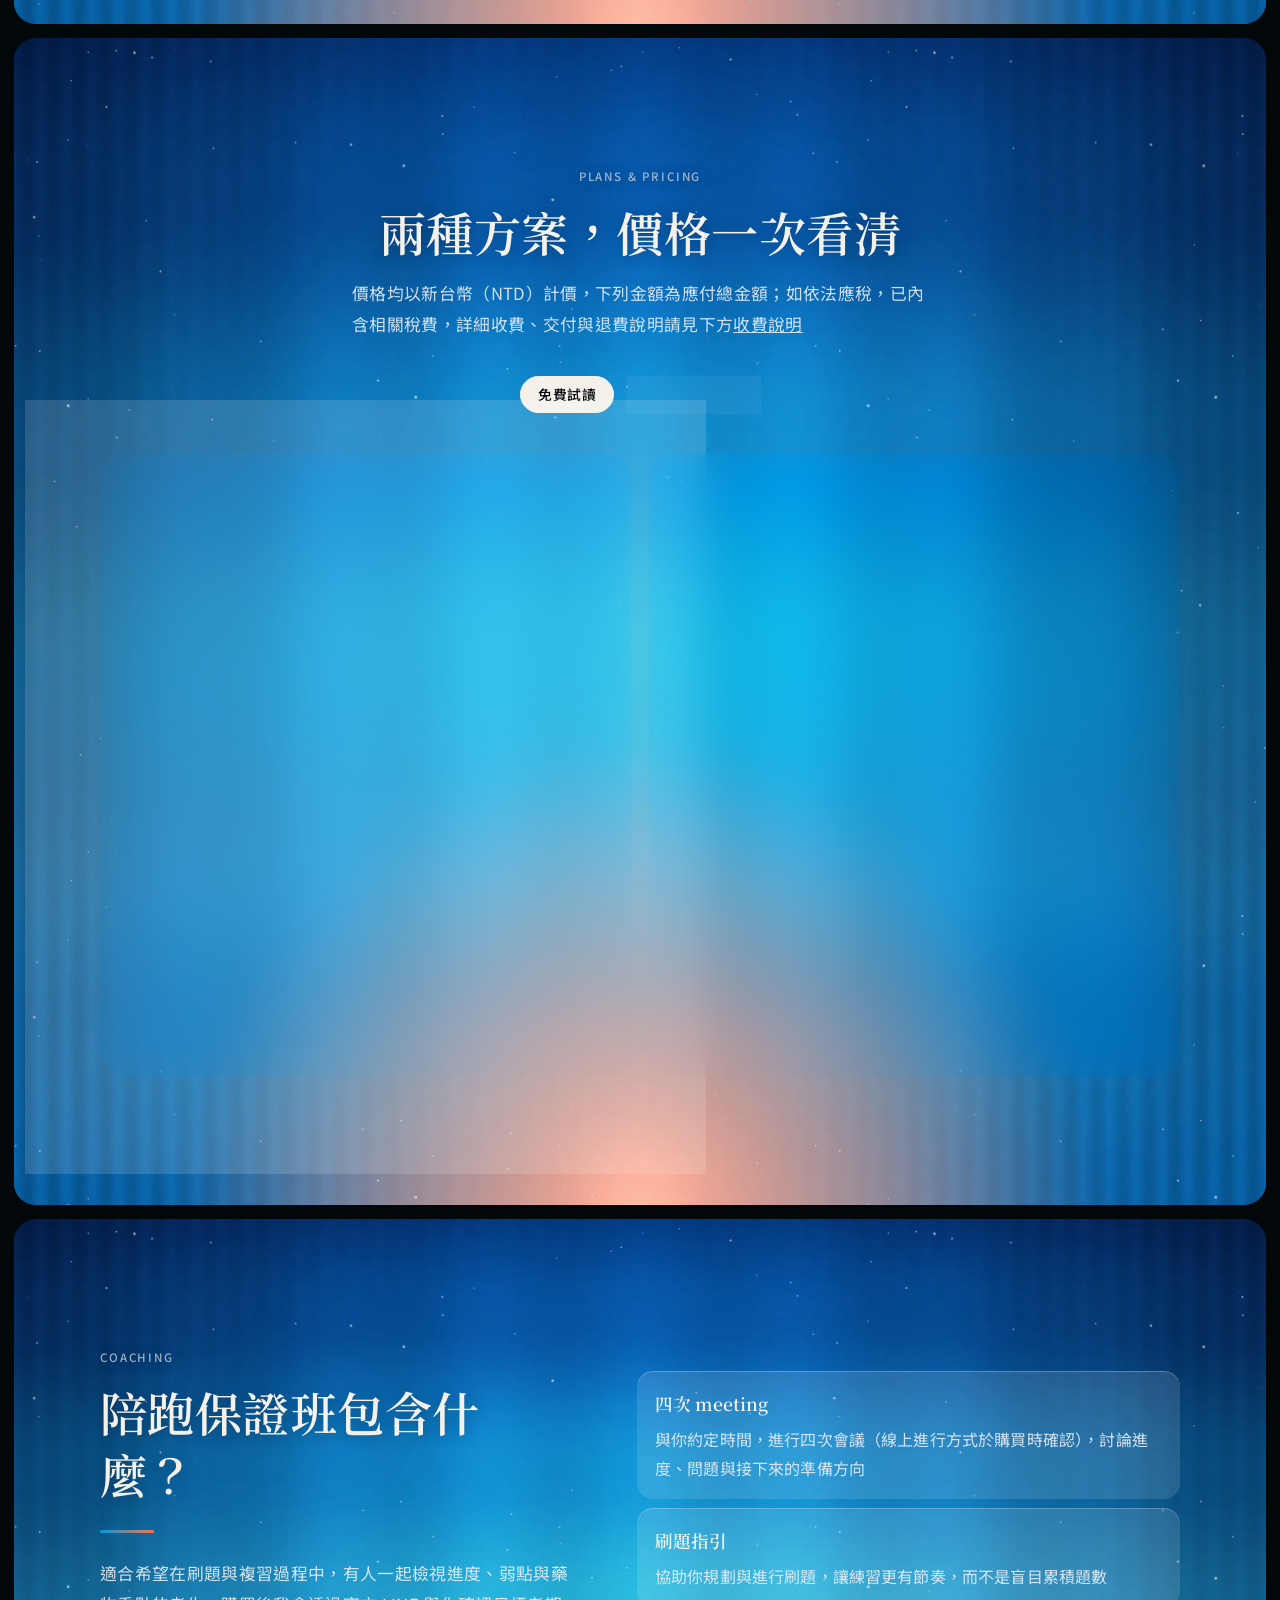
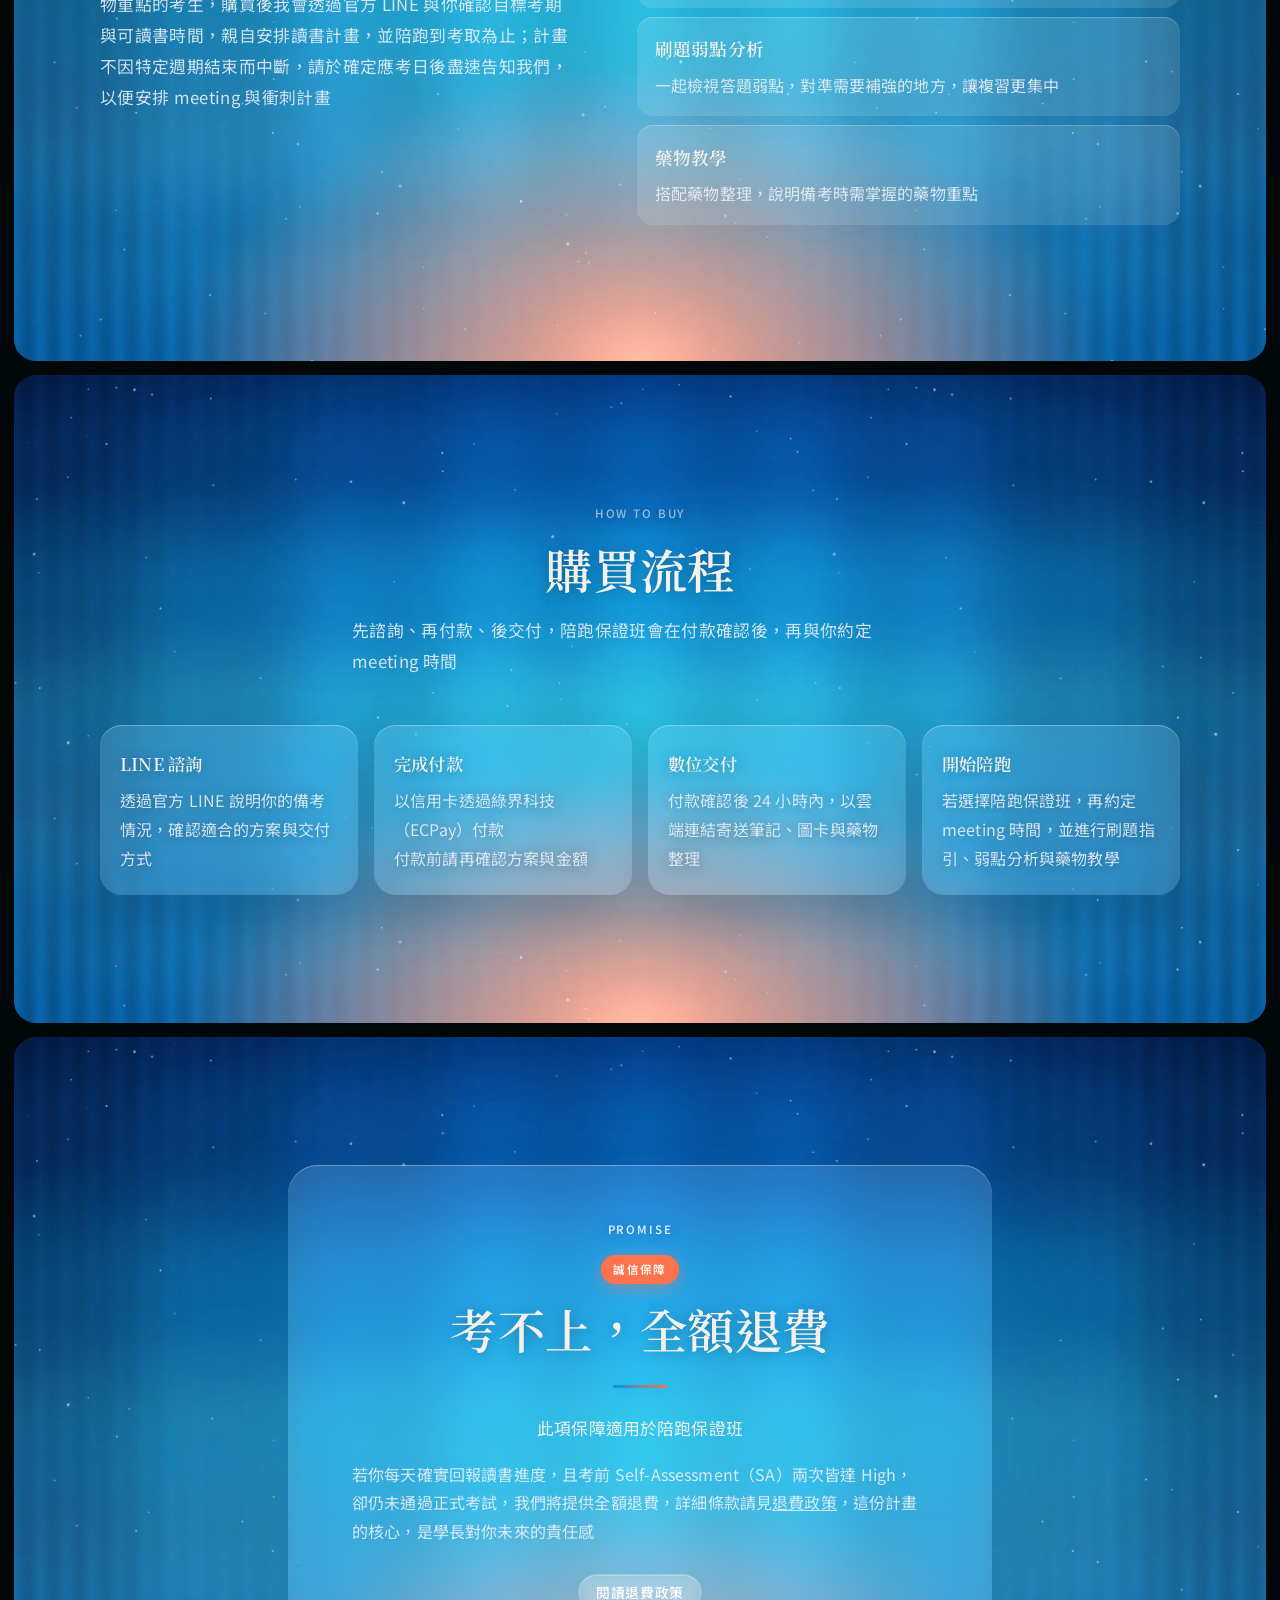
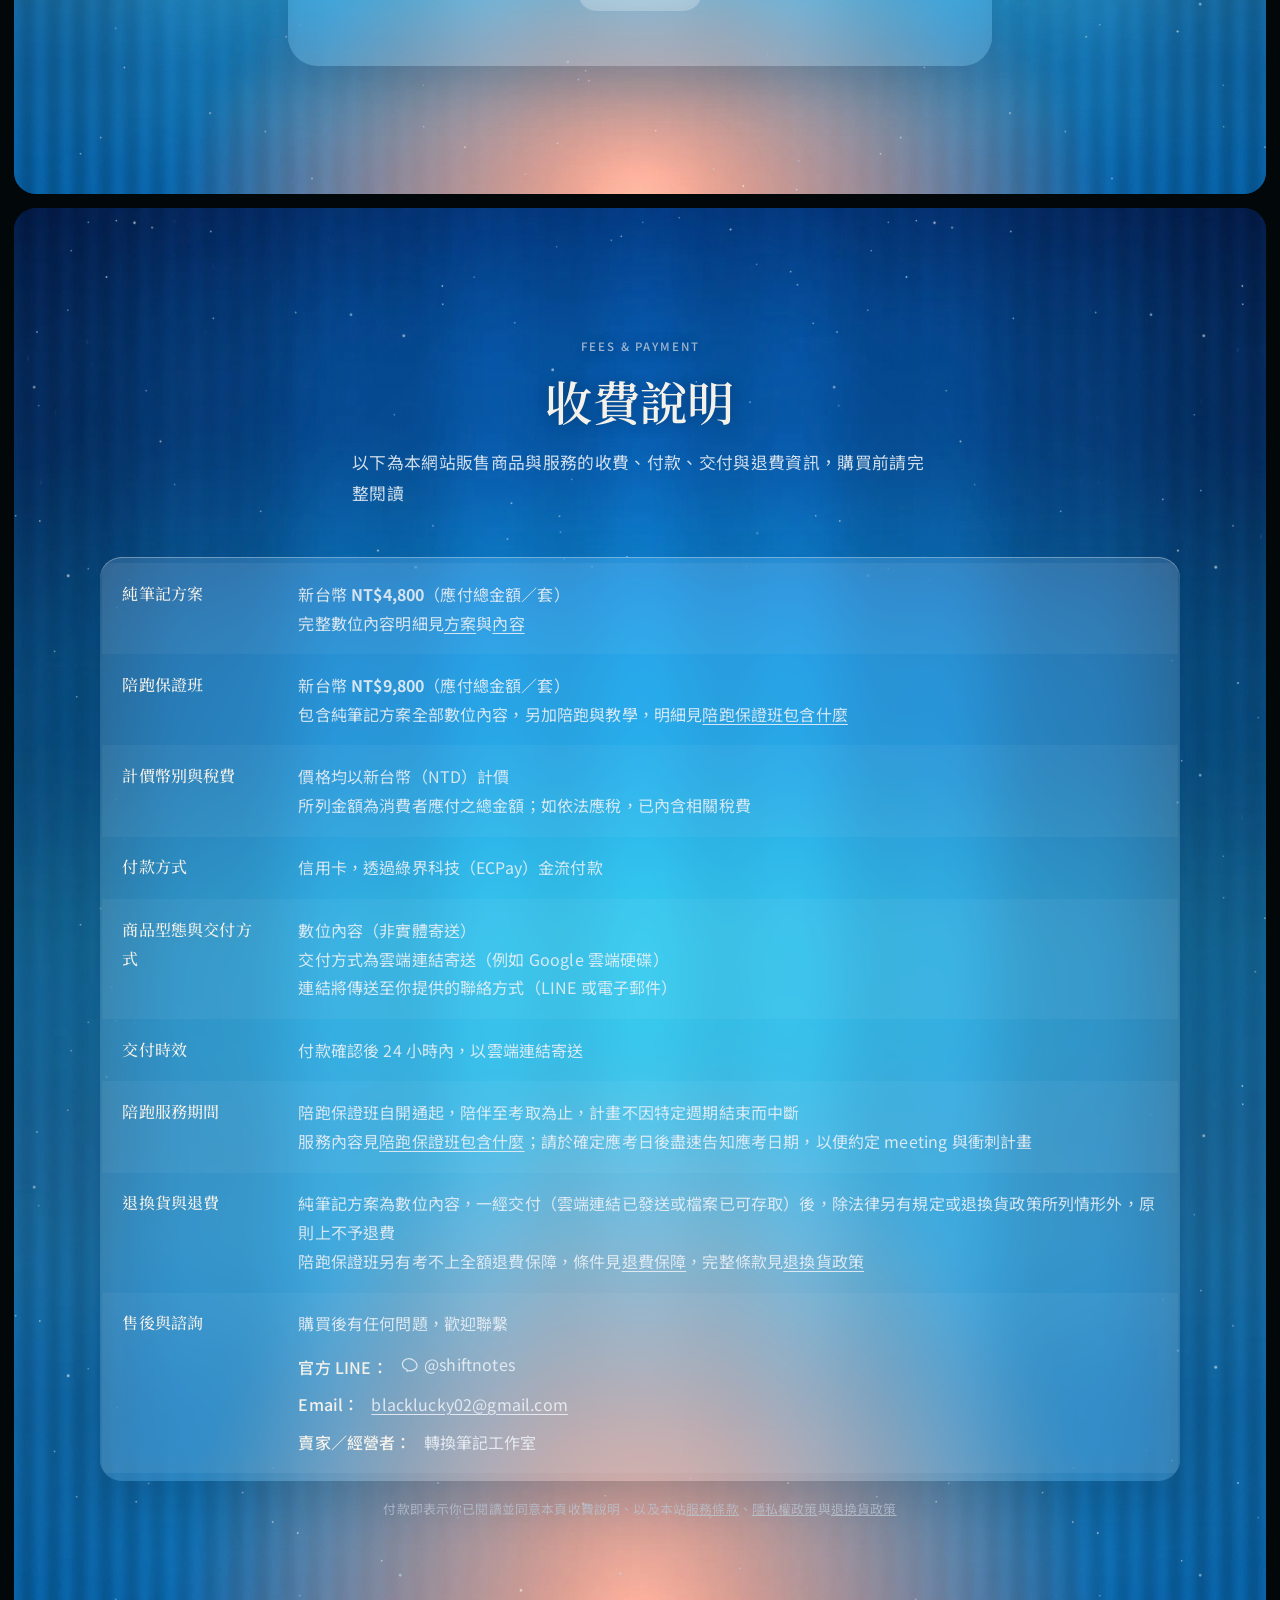
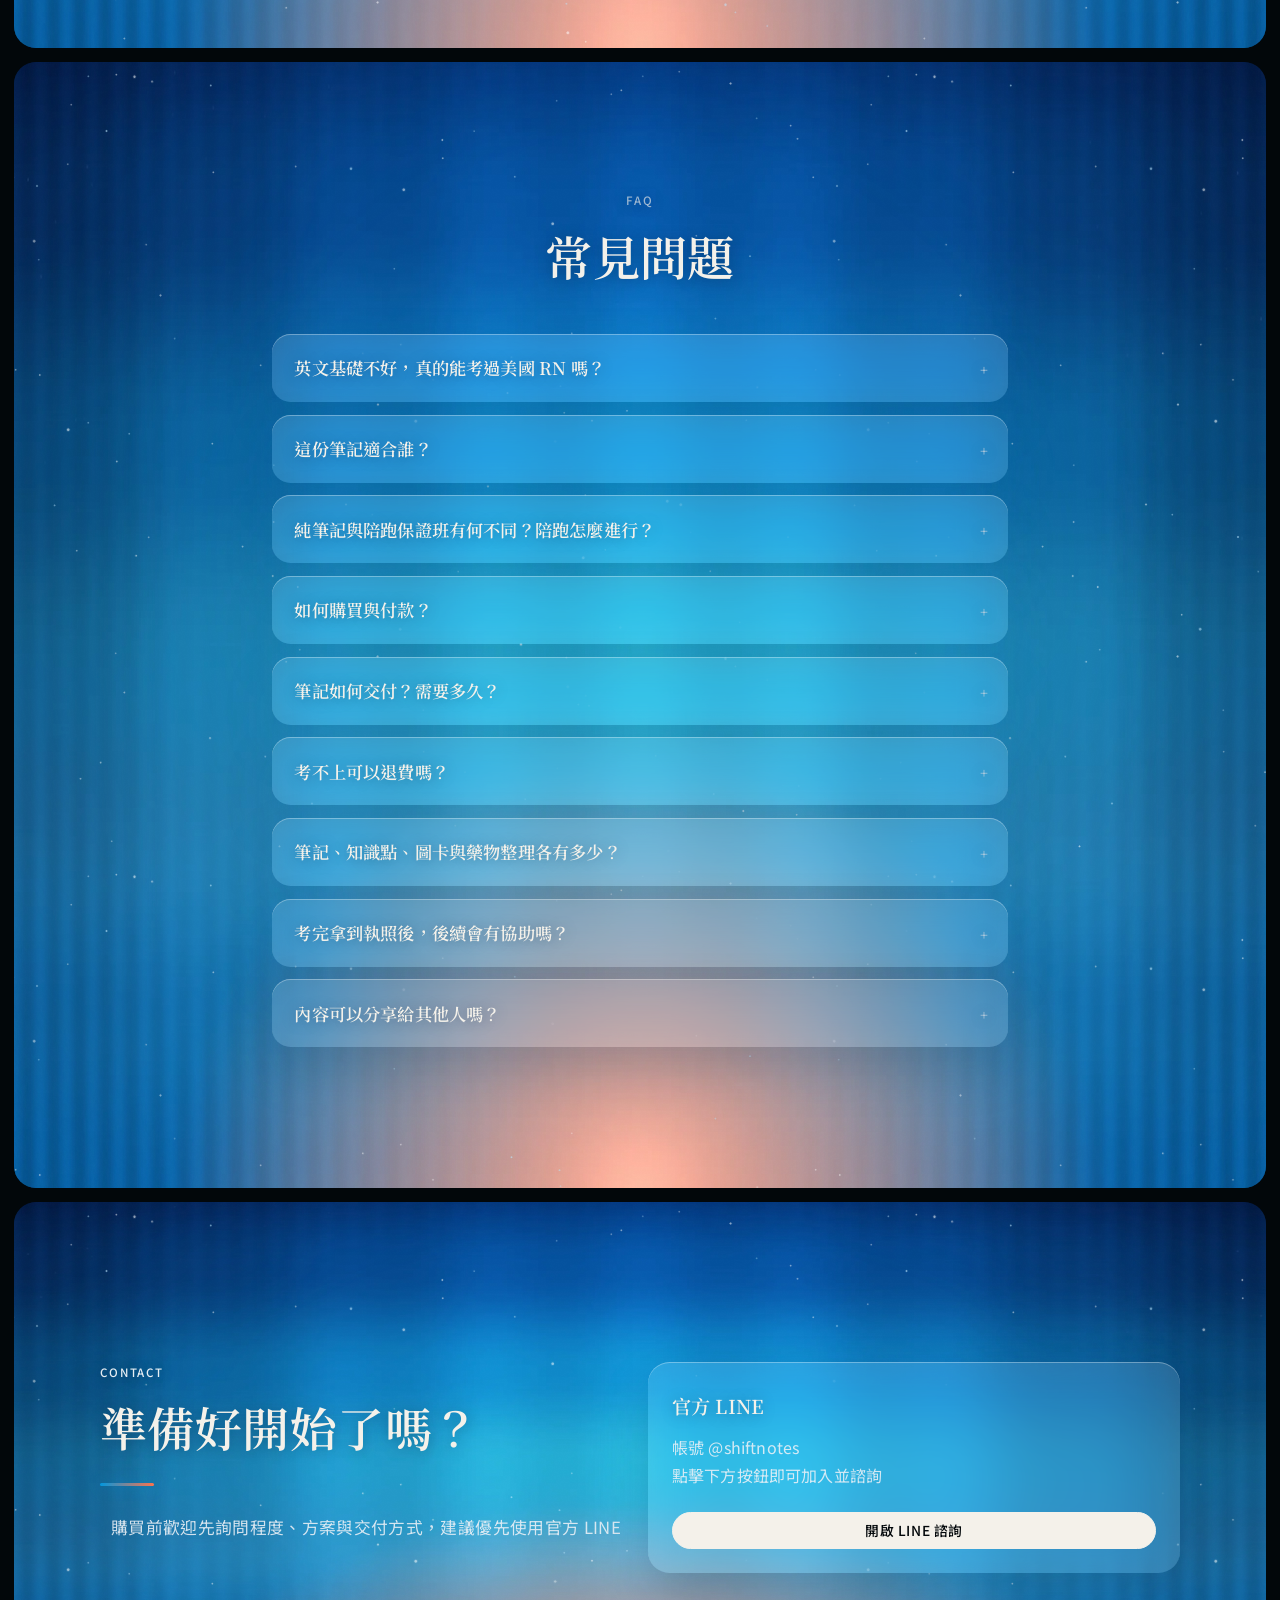
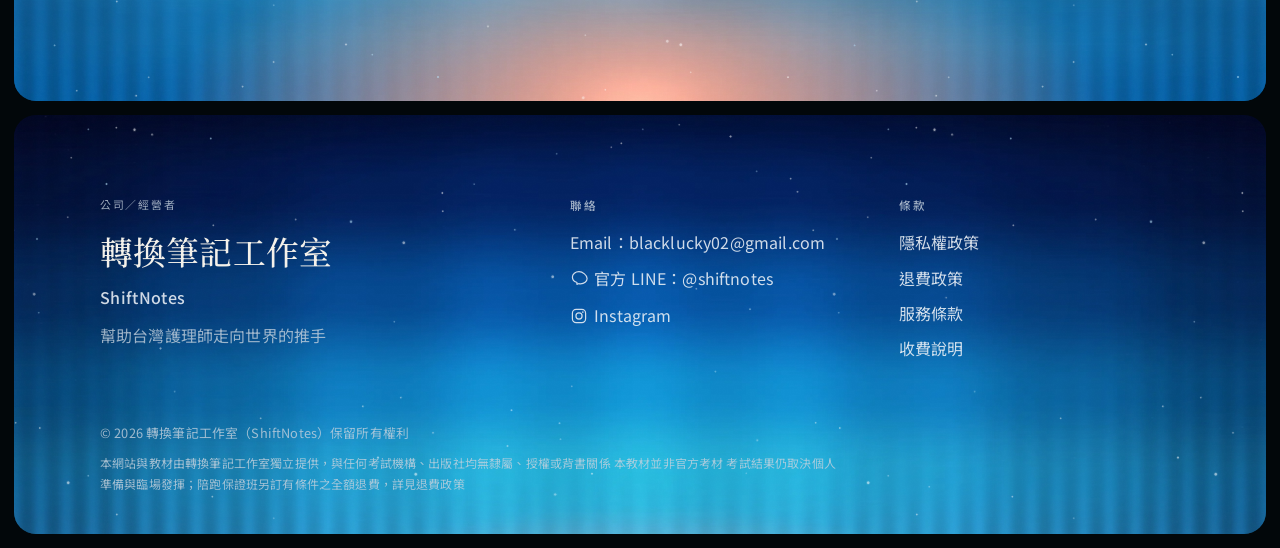
==== commit c2999079: "方案按鈕白底改為半透明 「了解學長的筆記與陪跑」改用約 70% 透明的白底與輕微模糊，文字維持 #02070A，懸停時略為不透明，仍無底線。" ====
--- a/index.html
+++ b/index.html
@@ -34,7 +34,7 @@
   <link rel="preconnect" href="https://fonts.googleapis.com">
   <link rel="preconnect" href="https://fonts.gstatic.com" crossorigin>
   <link href="https://fonts.googleapis.com/css2?family=Cormorant+Garamond:ital,wght@0,500;0,600;1,500;1,600&family=Inter:wght@400;500;600&family=Noto+Sans+TC:wght@400;500;700&family=Noto+Serif+TC:wght@500;600;700&display=swap" rel="stylesheet">
-  <link rel="stylesheet" href="css/styles.css?v=hero12">
+  <link rel="stylesheet" href="css/styles.css?v=hero13">
   <script type="application/ld+json">
  
 {
--- a/css/styles.css
+++ b/css/styles.css
@@ -363,23 +363,25 @@
   color: #fff;
 }
 .btn-ink {
-  background: #fff;
+  background: rgba(255, 255, 255, 0.7);
   color: #02070A;
-  border-color: #fff;
+  border-color: rgba(255, 255, 255, 0.35);
   text-decoration: none;
+  backdrop-filter: blur(10px);
+  -webkit-backdrop-filter: blur(10px);
 }
 .btn-ink:hover,
 .btn-ink:focus {
-  background: #fff;
+  background: rgba(255, 255, 255, 0.88);
   color: #02070A;
-  border-color: #fff;
+  border-color: rgba(255, 255, 255, 0.55);
   text-decoration: none;
   transform: translateY(-1px);
 }
 .btn-ink:focus-visible {
-  background: #fff;
+  background: rgba(255, 255, 255, 0.88);
   color: #02070A;
-  border-color: #fff;
+  border-color: rgba(255, 255, 255, 0.55);
   text-decoration: none;
   transform: translateY(-1px);
   outline: none;
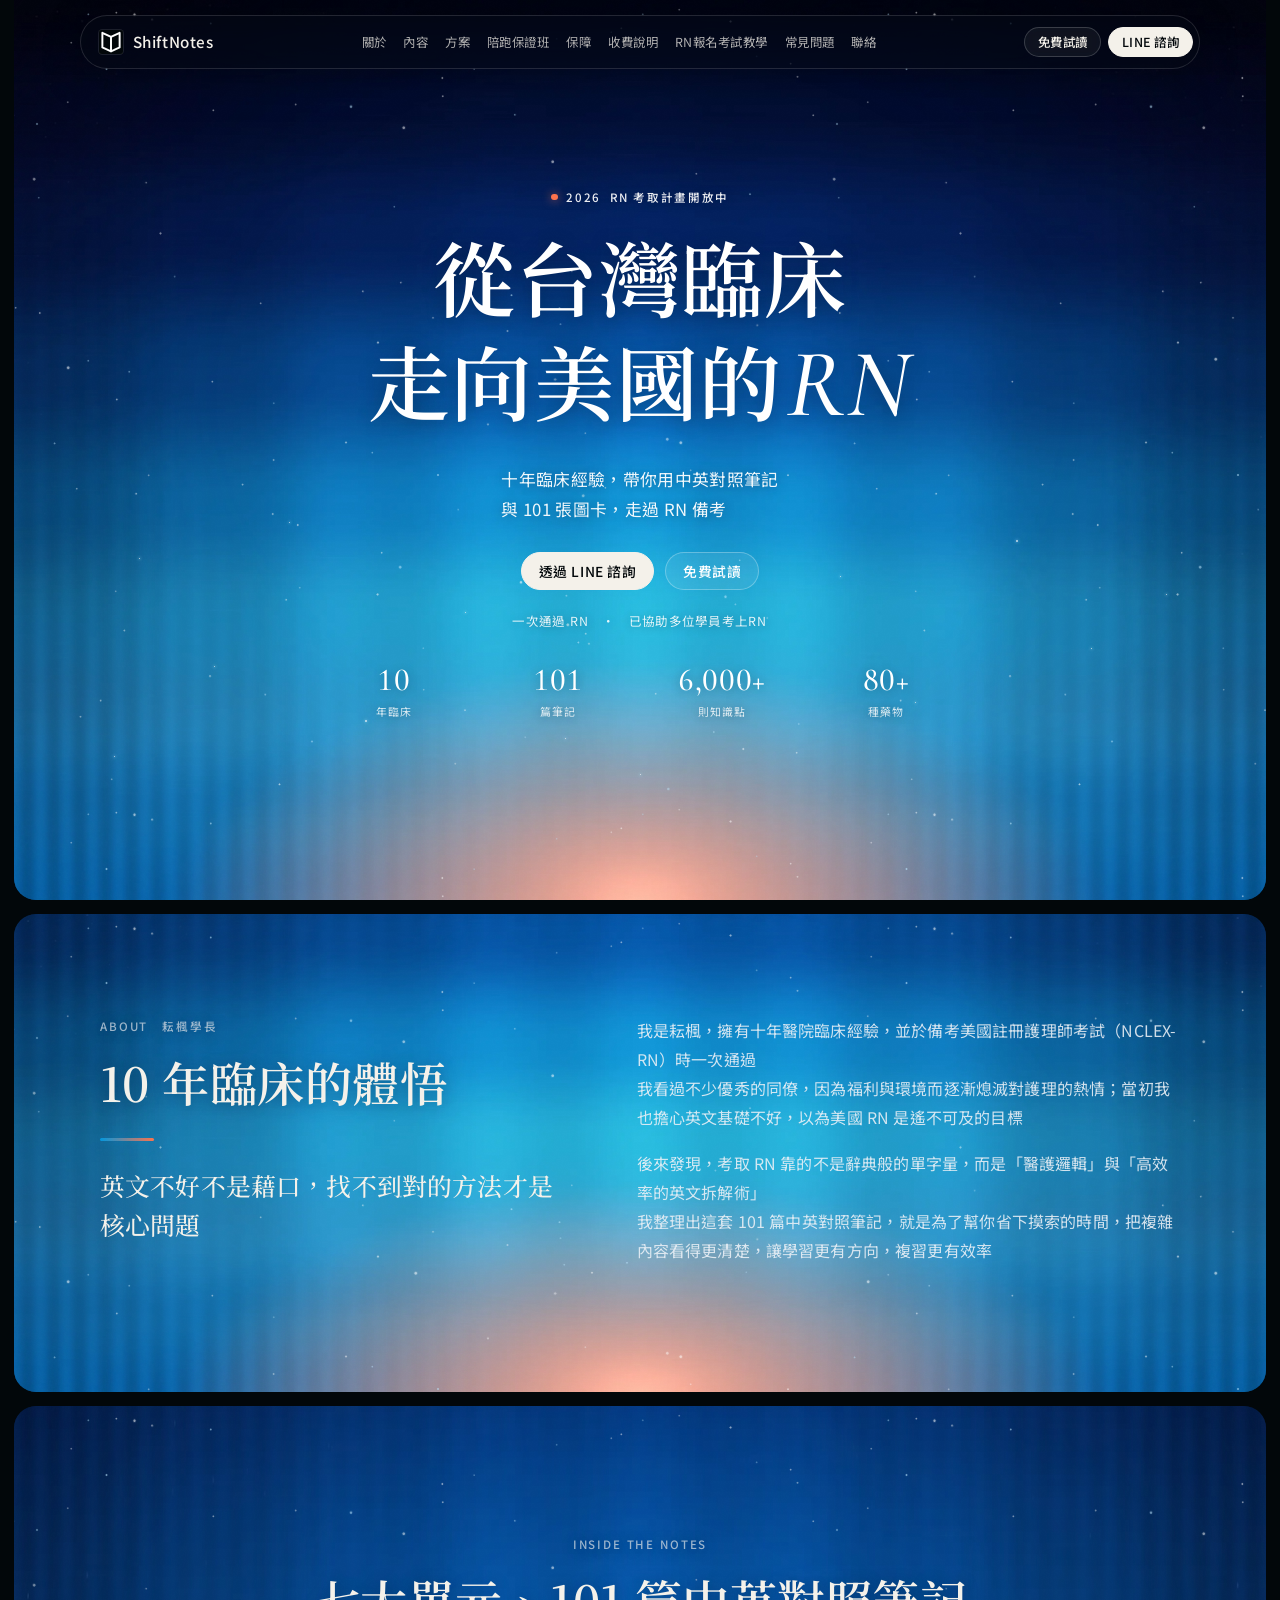
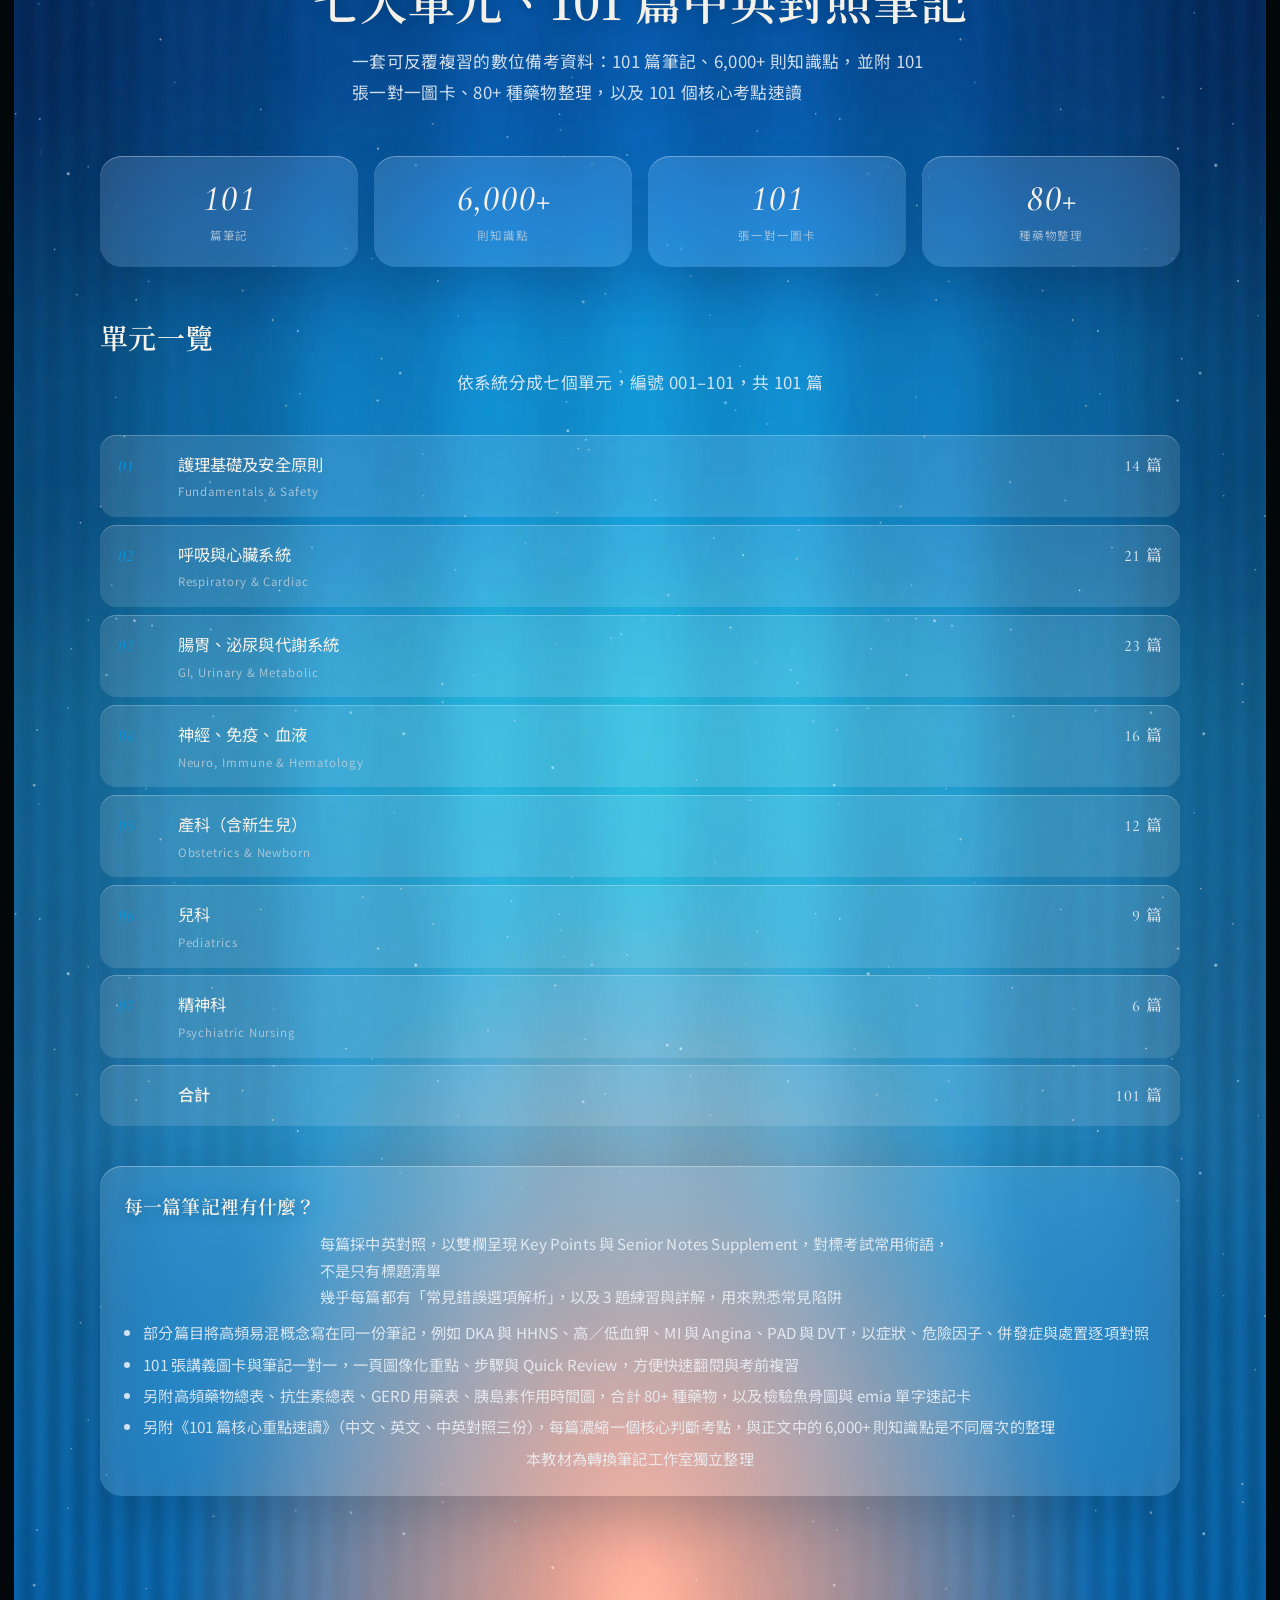
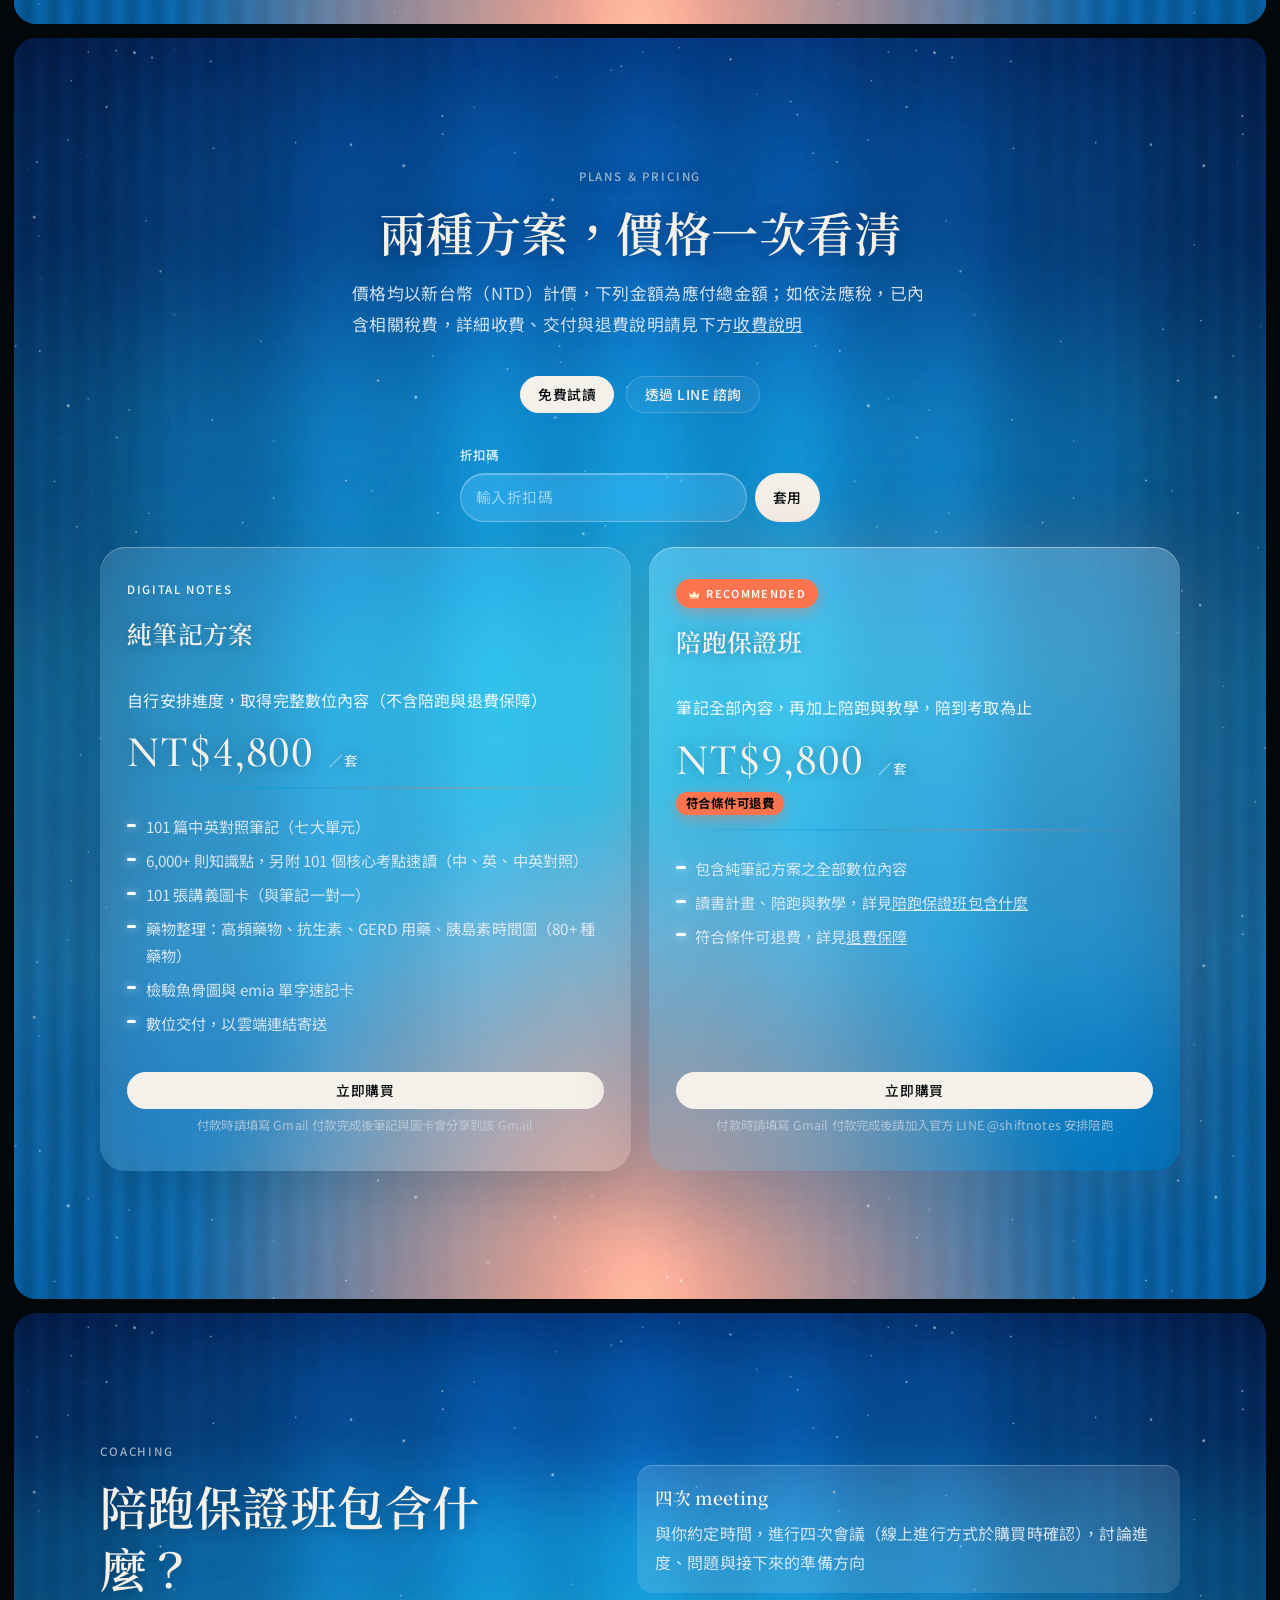
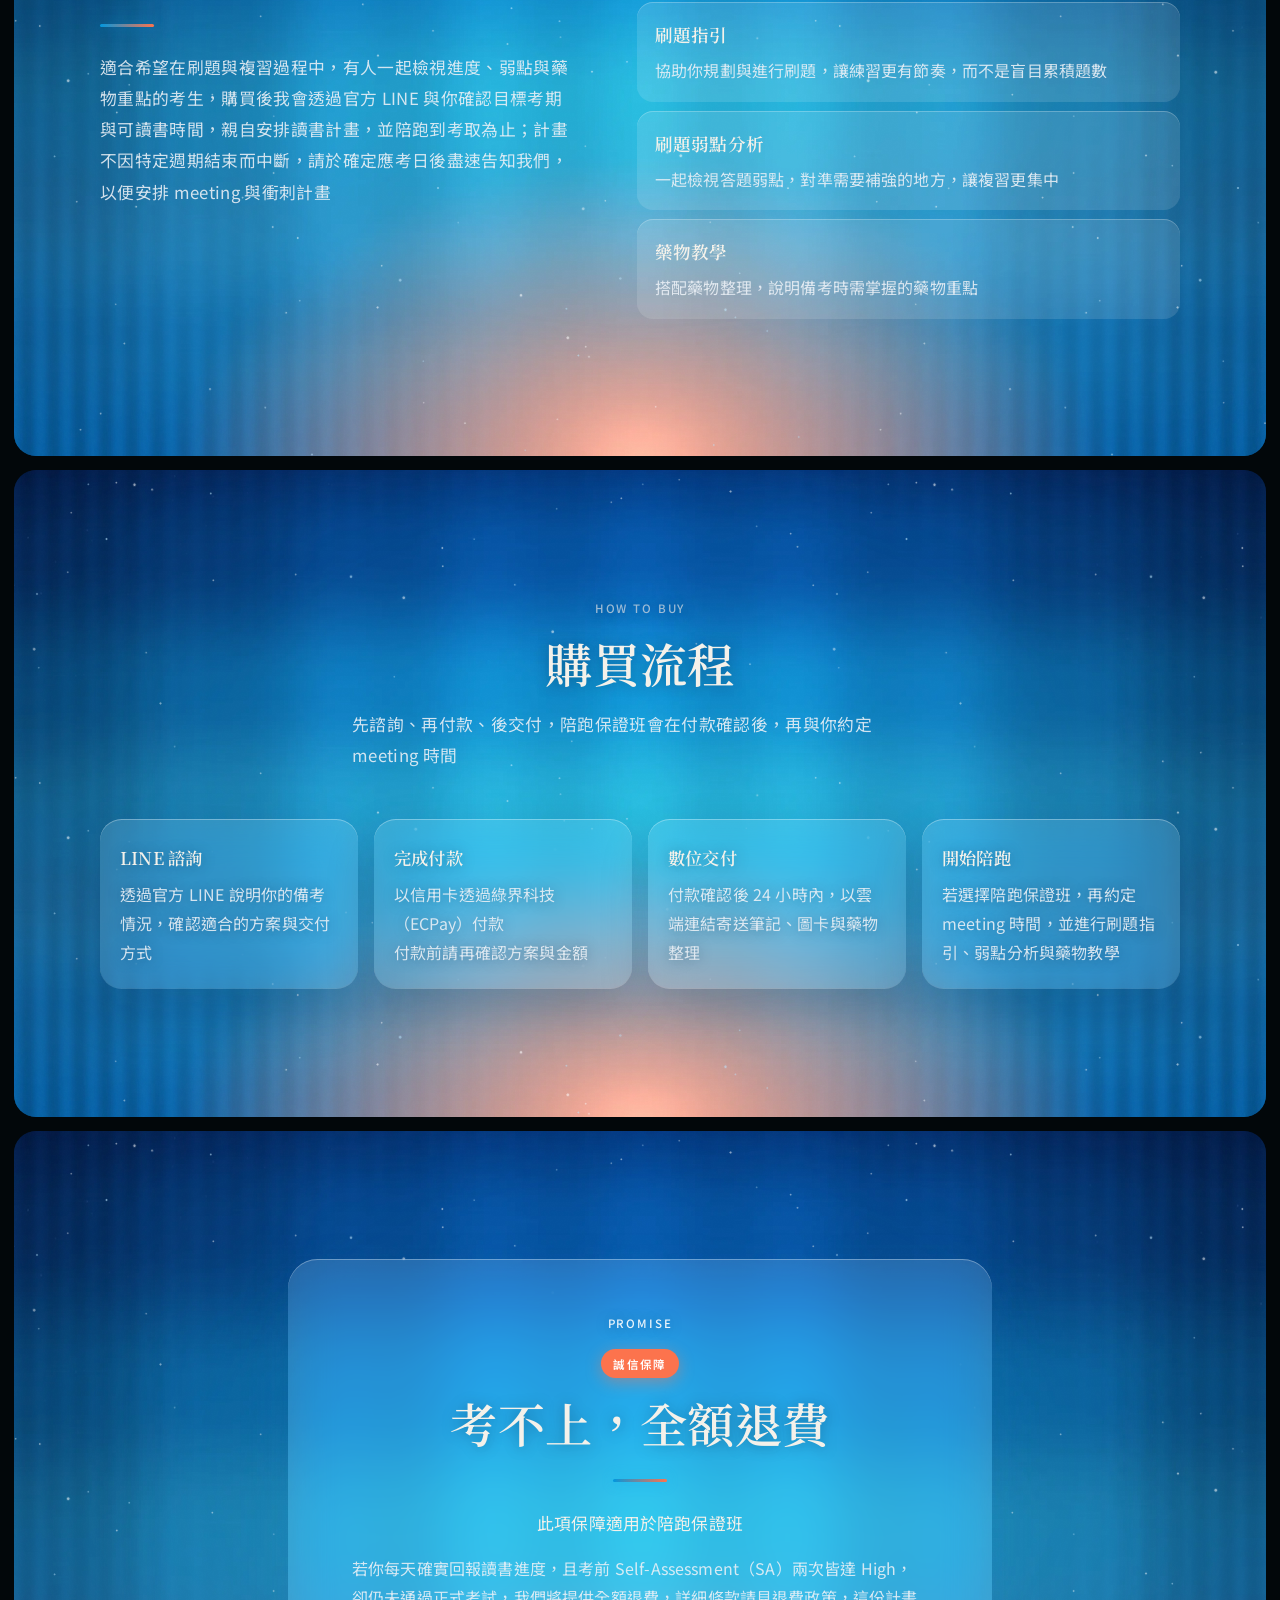
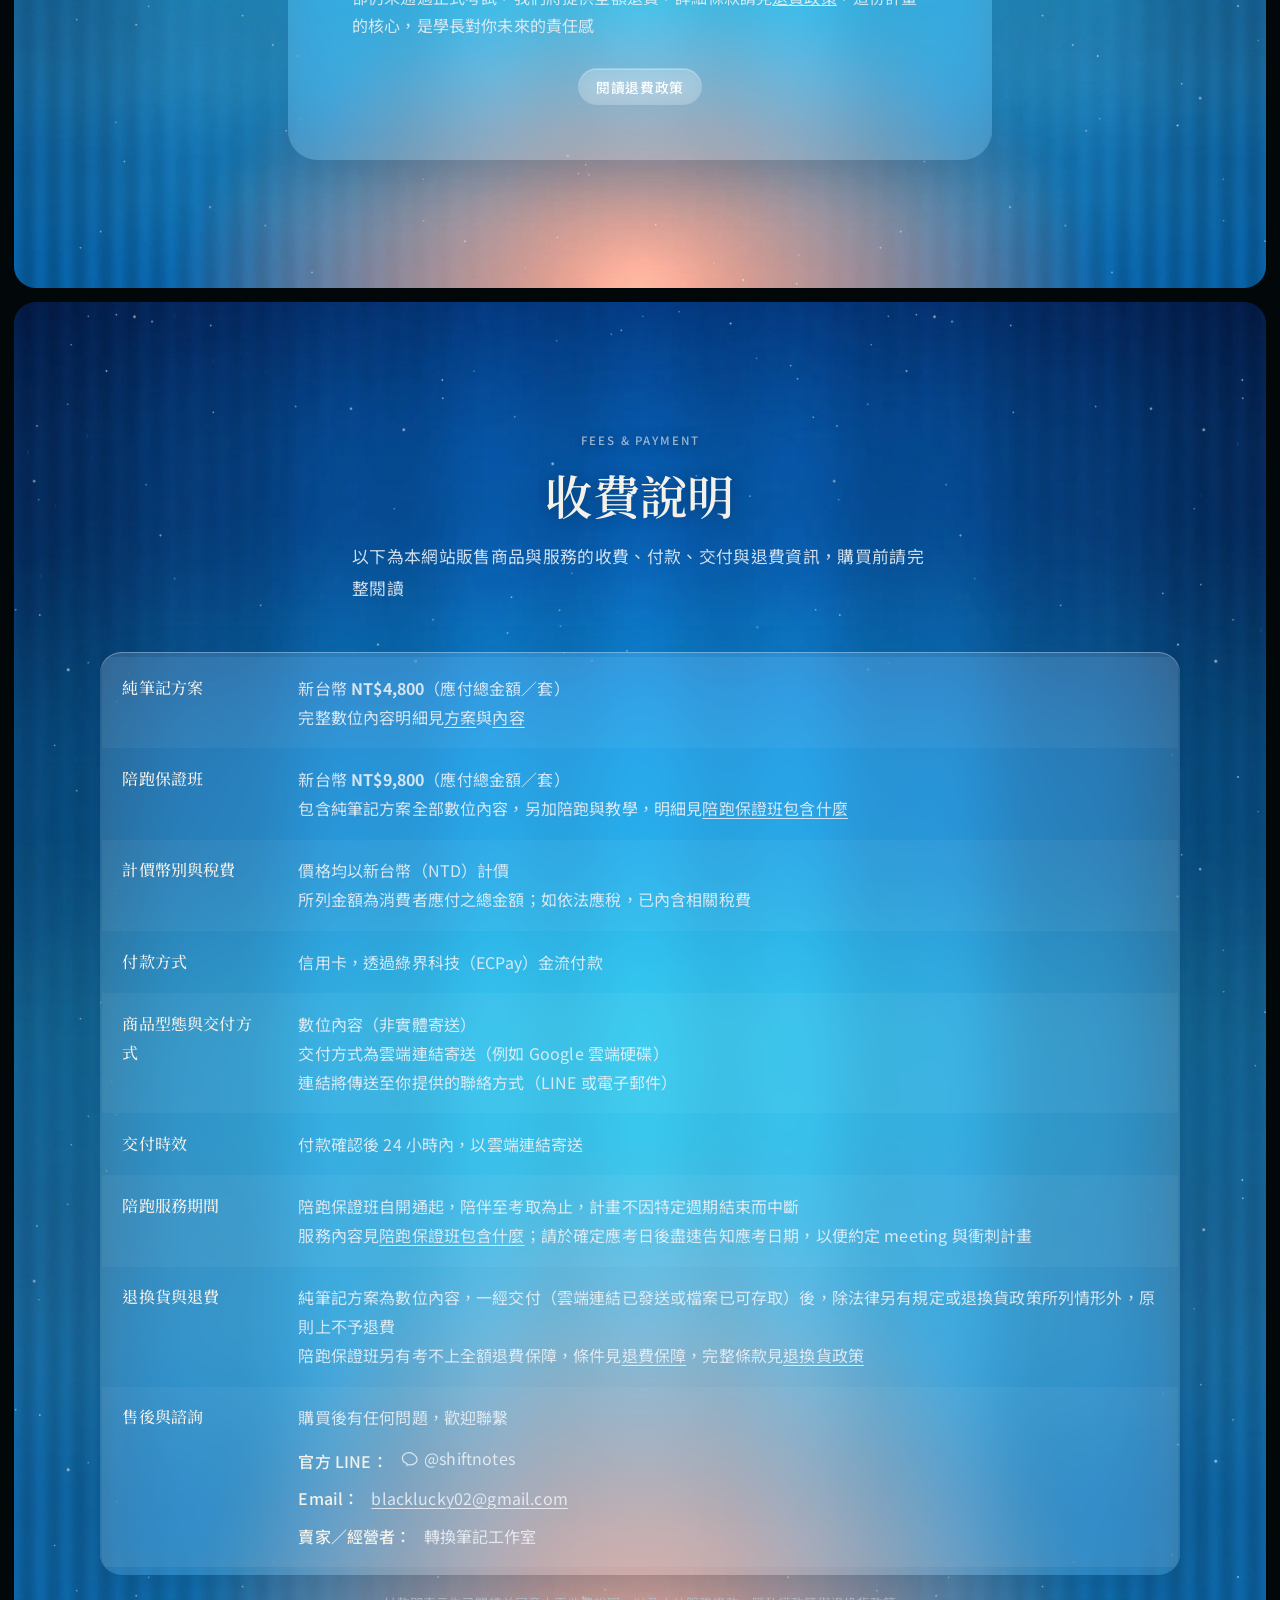
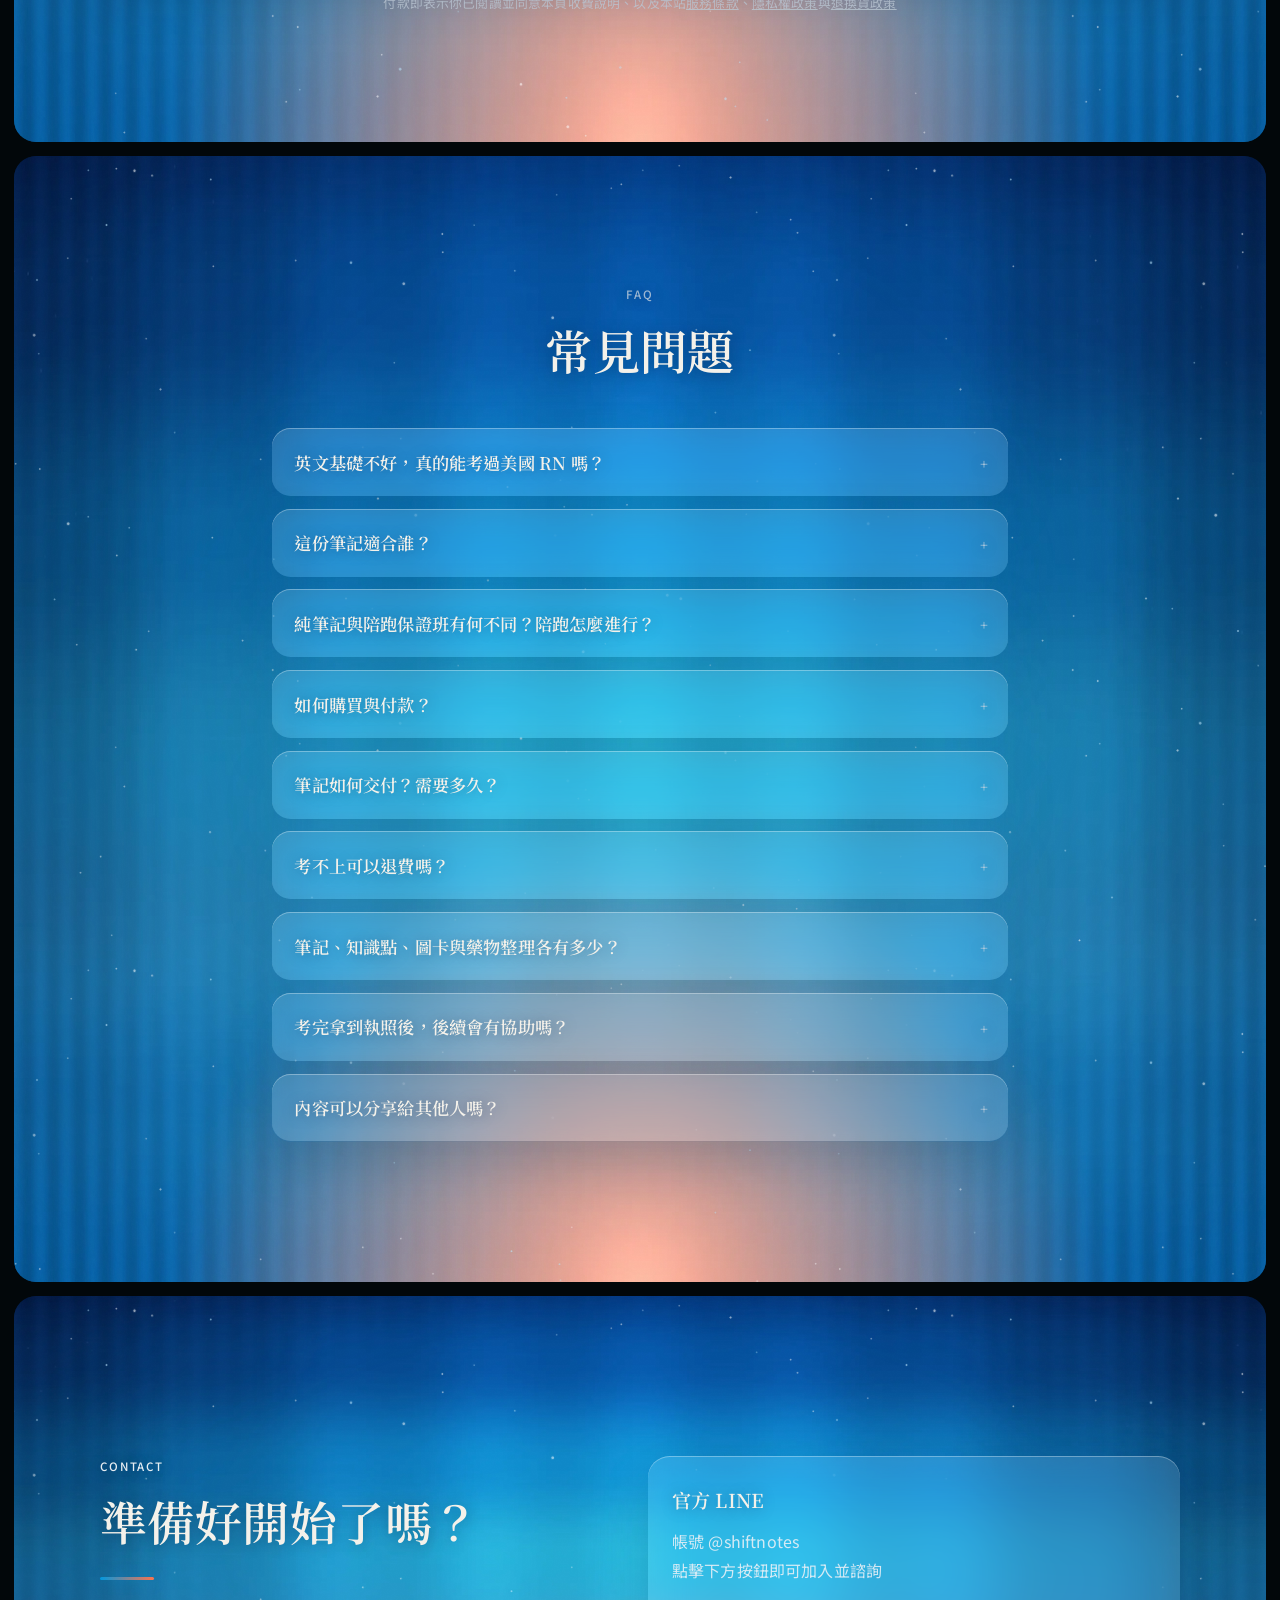
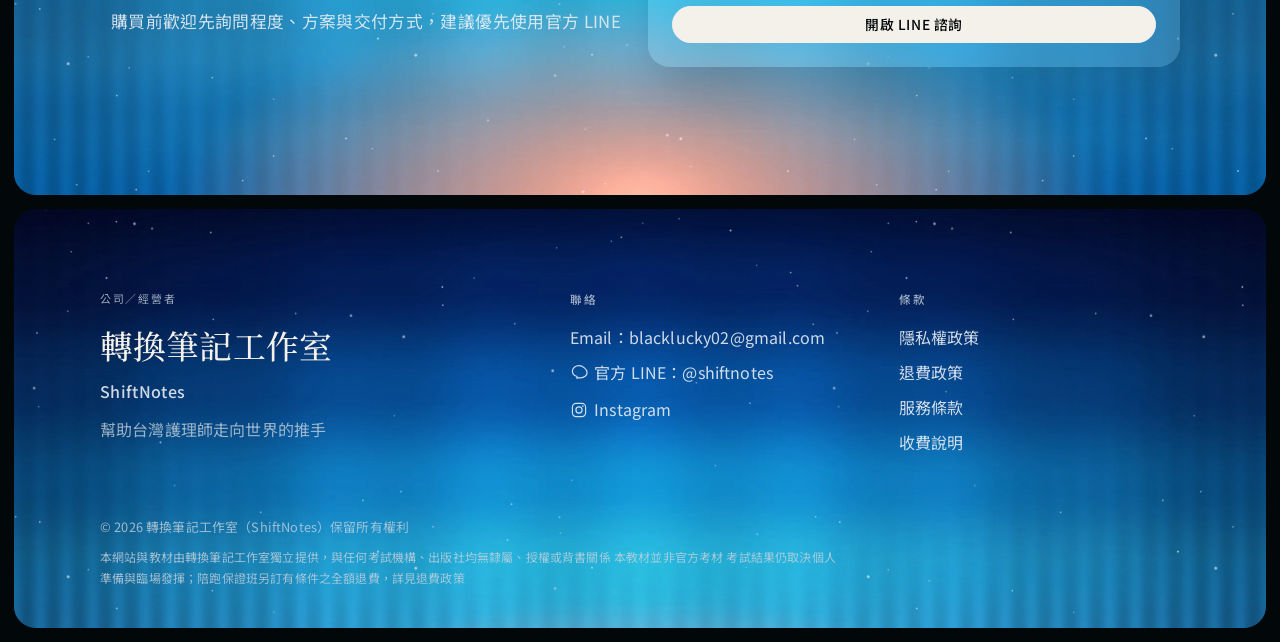
==== commit 7c315ee6: "方案區加入合作9折折扣碼" ====
--- a/index.html
+++ b/index.html
@@ -34,7 +34,7 @@
   <link rel="preconnect" href="https://fonts.googleapis.com">
   <link rel="preconnect" href="https://fonts.gstatic.com" crossorigin>
   <link href="https://fonts.googleapis.com/css2?family=Cormorant+Garamond:ital,wght@0,500;0,600;1,500;1,600&family=Inter:wght@400;500;600&family=Noto+Sans+TC:wght@400;500;700&family=Noto+Serif+TC:wght@500;600;700&display=swap" rel="stylesheet">
-  <link rel="stylesheet" href="css/styles.css?v=hero13">
+  <link rel="stylesheet" href="css/styles.css?v=hero14">
   <script type="application/ld+json">
  
 {
@@ -506,12 +506,26 @@
           <a class="btn btn-ghost" href="https://line.me/R/ti/p/@shiftnotes" target="_blank" rel="noopener noreferrer">透過 LINE 諮詢</a>
         </div>
 
+        <form class="discount-box" id="discount-form" novalidate>
+          <label class="discount-label" for="discount-code">折扣碼</label>
+          <div class="discount-row">
+            <input type="text" id="discount-code" name="discount-code" autocomplete="off" autocapitalize="characters" spellcheck="false" aria-describedby="discount-msg" placeholder="輸入折扣碼">
+            <button type="submit" class="btn btn-solid" id="discount-apply">套用</button>
+          </div>
+          <p class="discount-msg" id="discount-msg" role="status" aria-live="polite" hidden></p>
+        </form>
+
         <div class="plan-grid">
           <article class="plan" id="plan-notes">
             <p class="plan-eyebrow muted">Digital notes</p>
             <h3>純筆記方案</h3>
             <p class="muted">自行安排進度，取得完整數位內容（不含陪跑與退費保障）</p>
-            <p class="plan-price">NT$4,800 <small>／套</small></p>
+            <p class="plan-price">
+              <s class="plan-price-was">NT$4,800</s>
+              <span class="plan-price-now">NT$4,800</span>
+              <small>／套</small>
+            </p>
+            <p class="plan-discount-note" hidden>已套用合作9折</p>
             <ul class="plan-includes">
               <li>101 篇中英對照筆記（七大單元）</li>
               <li>6,000+ 則知識點，另附 101 個核心考點速讀（中、英、中英對照）</li>
@@ -529,7 +543,12 @@
             <h3>陪跑保證班</h3>
             <p class="muted">筆記全部內容，再加上陪跑與教學，陪到考取為止</p>
             <div class="plan-price-row">
-              <p class="plan-price">NT$9,800 <small>／套</small></p>
+              <p class="plan-price">
+                <s class="plan-price-was">NT$9,800</s>
+                <span class="plan-price-now">NT$9,800</span>
+                <small>／套</small>
+              </p>
+              <p class="plan-discount-note" hidden>已套用合作9折</p>
               <p class="plan-guarantee-badge">符合條件可退費</p>
             </div>
             <ul class="plan-includes">
@@ -831,6 +850,6 @@
     </div>
   </footer>
 
-  <script src="js/main.js?v=year1"></script>
+  <script src="js/main.js?v=disc1"></script>
 </body>
 </html>
--- a/css/styles.css
+++ b/css/styles.css
@@ -3010,3 +3010,88 @@
   text-align: left;
 }
 main .faq-list { max-width: 46rem; margin-left: auto; margin-right: auto; }
+
+/* discount: partner code box in #plans */
+.discount-box {
+  width: 100%;
+  max-width: 22.5rem;
+  margin: -0.35rem auto 0;
+  text-align: left;
+}
+.discount-box + .plan-grid {
+  margin-top: 1.6rem;
+}
+.discount-label {
+  display: block;
+  margin: 0 0 0.45rem;
+  font-size: 0.78rem;
+  font-weight: 600;
+  letter-spacing: 0.1em;
+  color: rgba(255, 255, 255, 0.82);
+}
+.discount-row {
+  display: flex;
+  align-items: stretch;
+  gap: 0.5rem;
+}
+.discount-row input {
+  flex: 1;
+  min-width: 0;
+  padding: 0.68em 1em;
+  border-radius: var(--pill);
+  border: 1px solid rgba(255, 255, 255, 0.28);
+  background: rgba(255, 255, 255, 0.14);
+  color: #fff;
+  font-size: 0.92rem;
+  letter-spacing: 0.04em;
+  backdrop-filter: saturate(1.2) blur(16px);
+  -webkit-backdrop-filter: saturate(1.2) blur(16px);
+  box-shadow: inset 0 1px 0 rgba(255, 255, 255, 0.28);
+}
+.discount-row input::placeholder {
+  color: rgba(255, 255, 255, 0.55);
+}
+.discount-row input:focus,
+.discount-row input:focus-visible {
+  outline: none;
+  border-color: rgba(2, 151, 222, 0.85);
+  background: rgba(255, 255, 255, 0.2);
+  box-shadow: 0 0 0 2px rgba(2, 151, 222, 0.35), inset 0 1px 0 rgba(255, 255, 255, 0.32);
+}
+.discount-row .btn {
+  flex: 0 0 auto;
+}
+.discount-msg {
+  margin: 0.5rem 0 0;
+  font-size: 0.82rem;
+  line-height: 1.45;
+  color: rgba(255, 255, 255, 0.82);
+}
+.discount-msg.is-error {
+  color: #FC734D;
+}
+.plan-price-was {
+  display: none;
+  font-family: var(--font-sans);
+  font-size: 1.05rem;
+  font-weight: 400;
+  letter-spacing: 0.02em;
+  color: rgba(255, 255, 255, 0.55);
+  text-decoration: line-through;
+  text-decoration-thickness: 1.5px;
+  text-shadow: none;
+}
+.plan.is-discounted .plan-price-was {
+  display: block;
+  margin: 0 0 0.3rem;
+}
+.plan-discount-note {
+  margin: 0.3rem 0 0.15rem;
+  font-size: 0.78rem;
+  font-weight: 600;
+  letter-spacing: 0.06em;
+  color: #FC734D;
+}
+.plan-price-row .plan-discount-note {
+  margin: 0.35rem 0 0;
+}
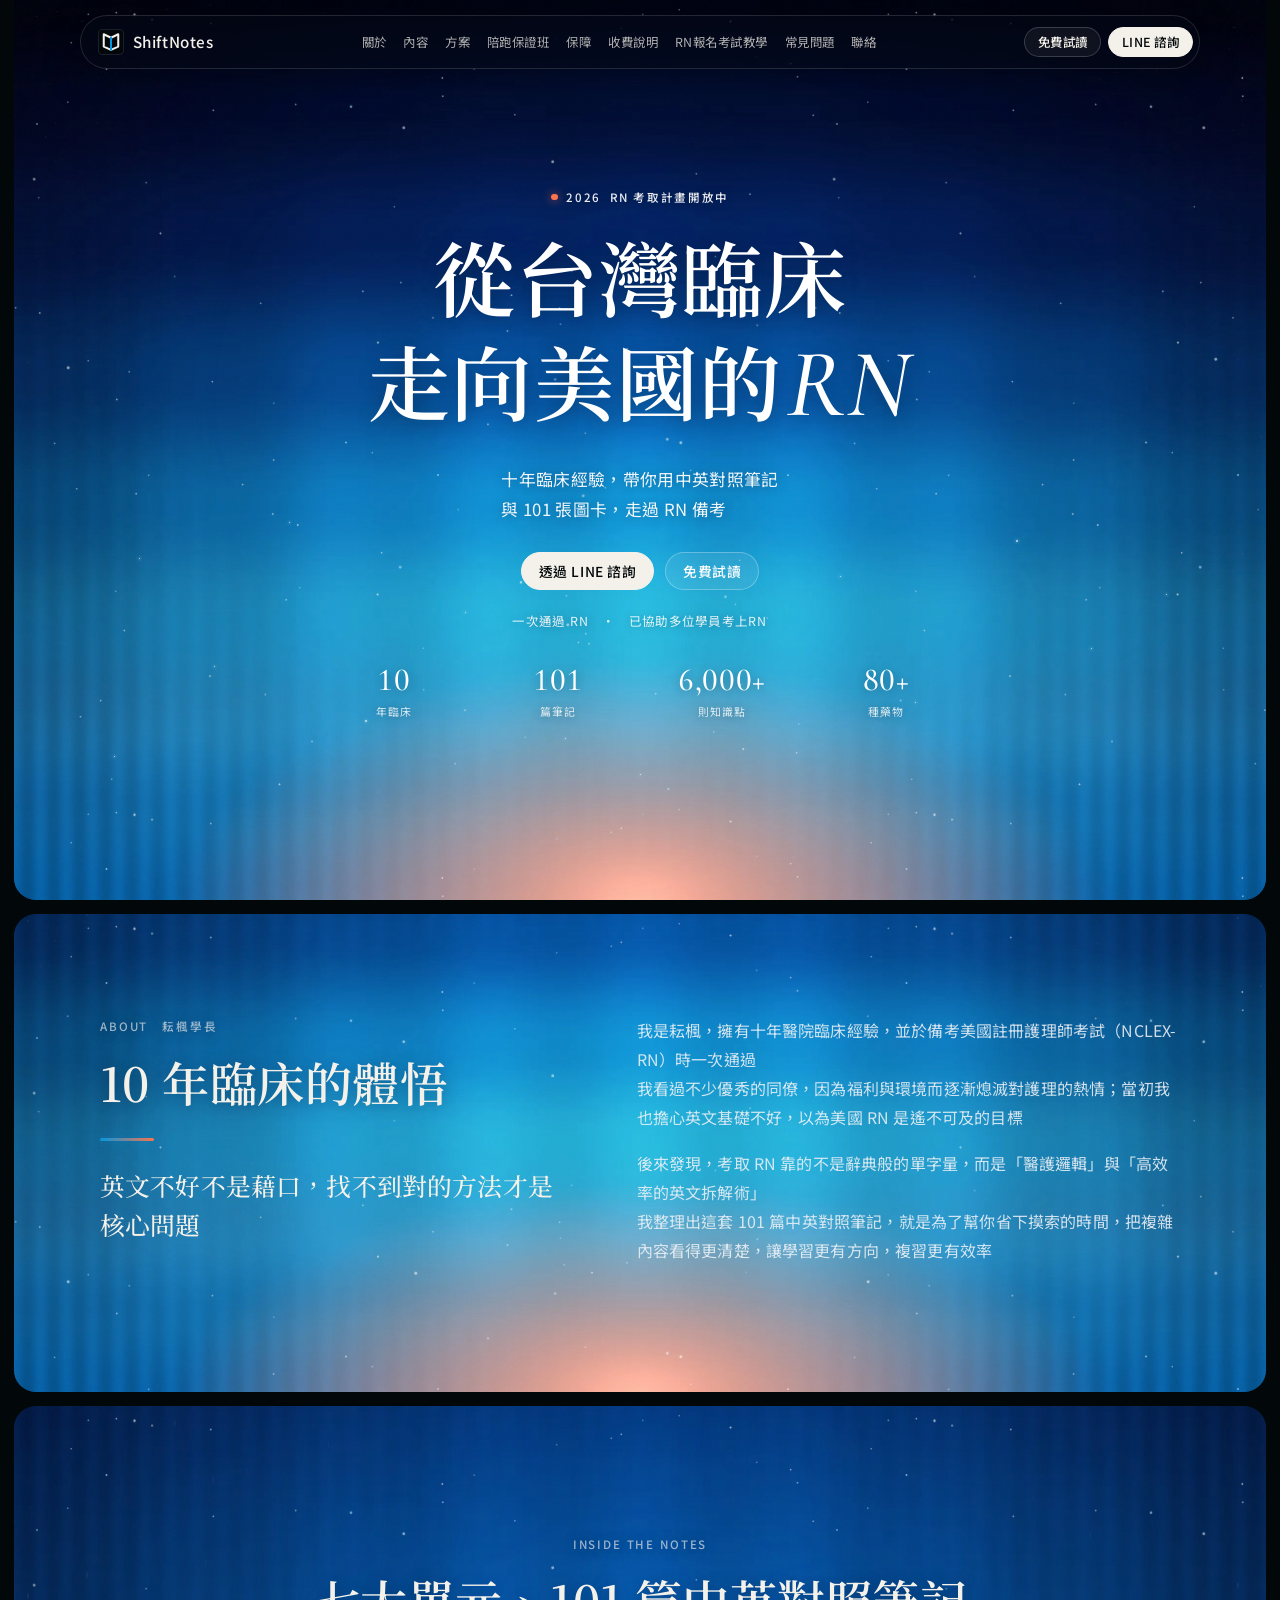
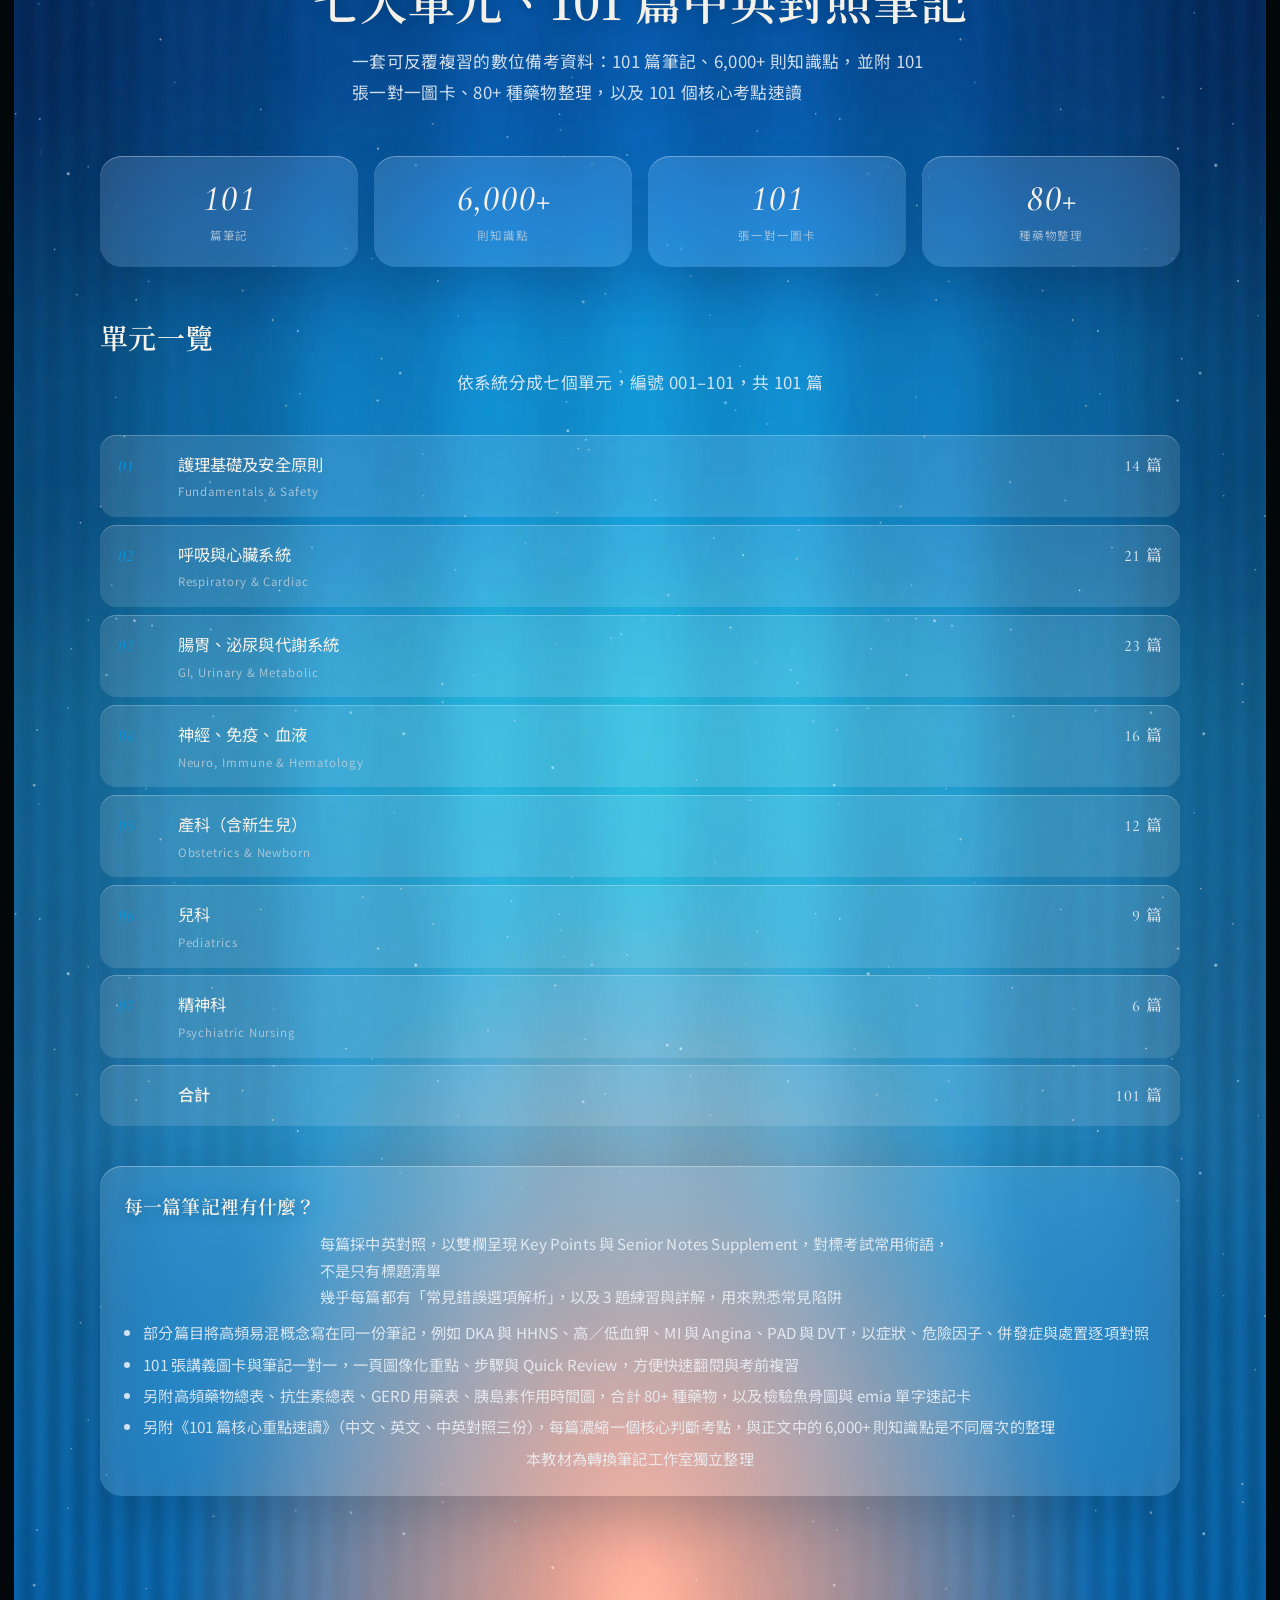
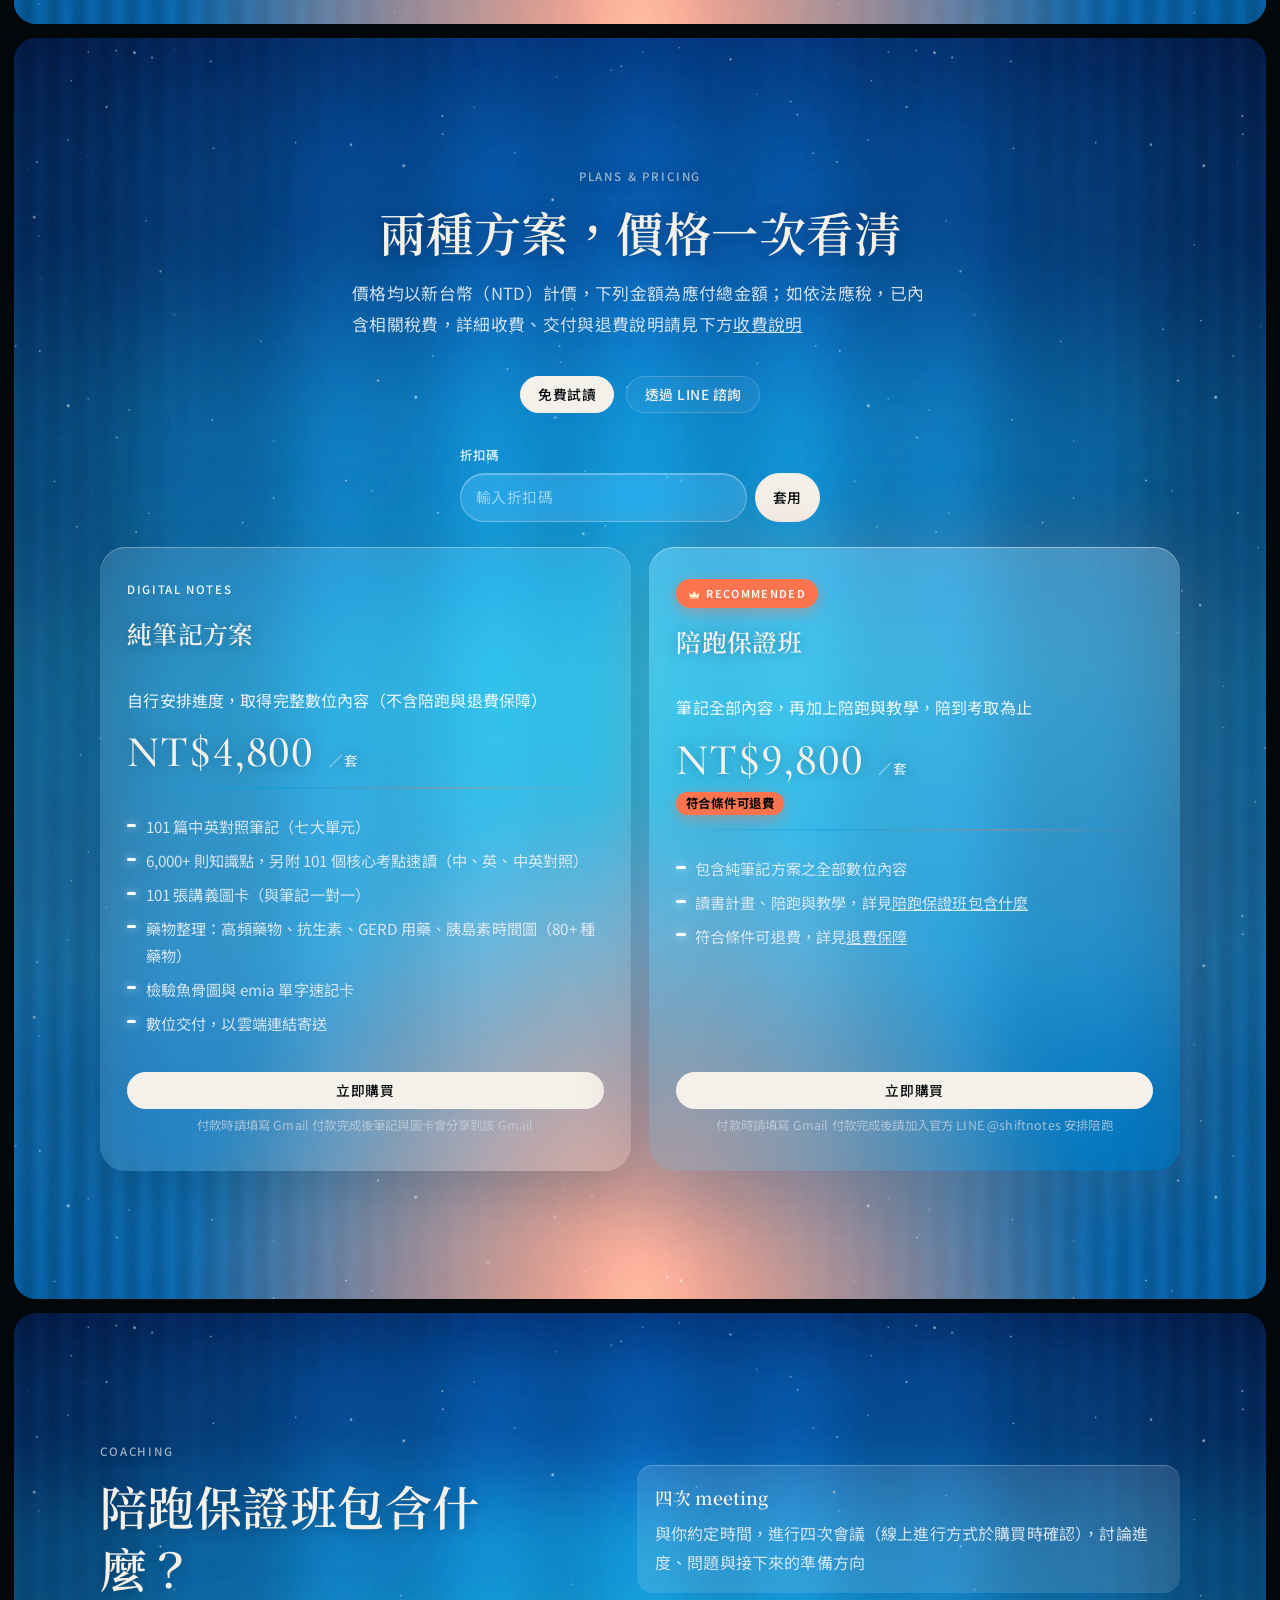
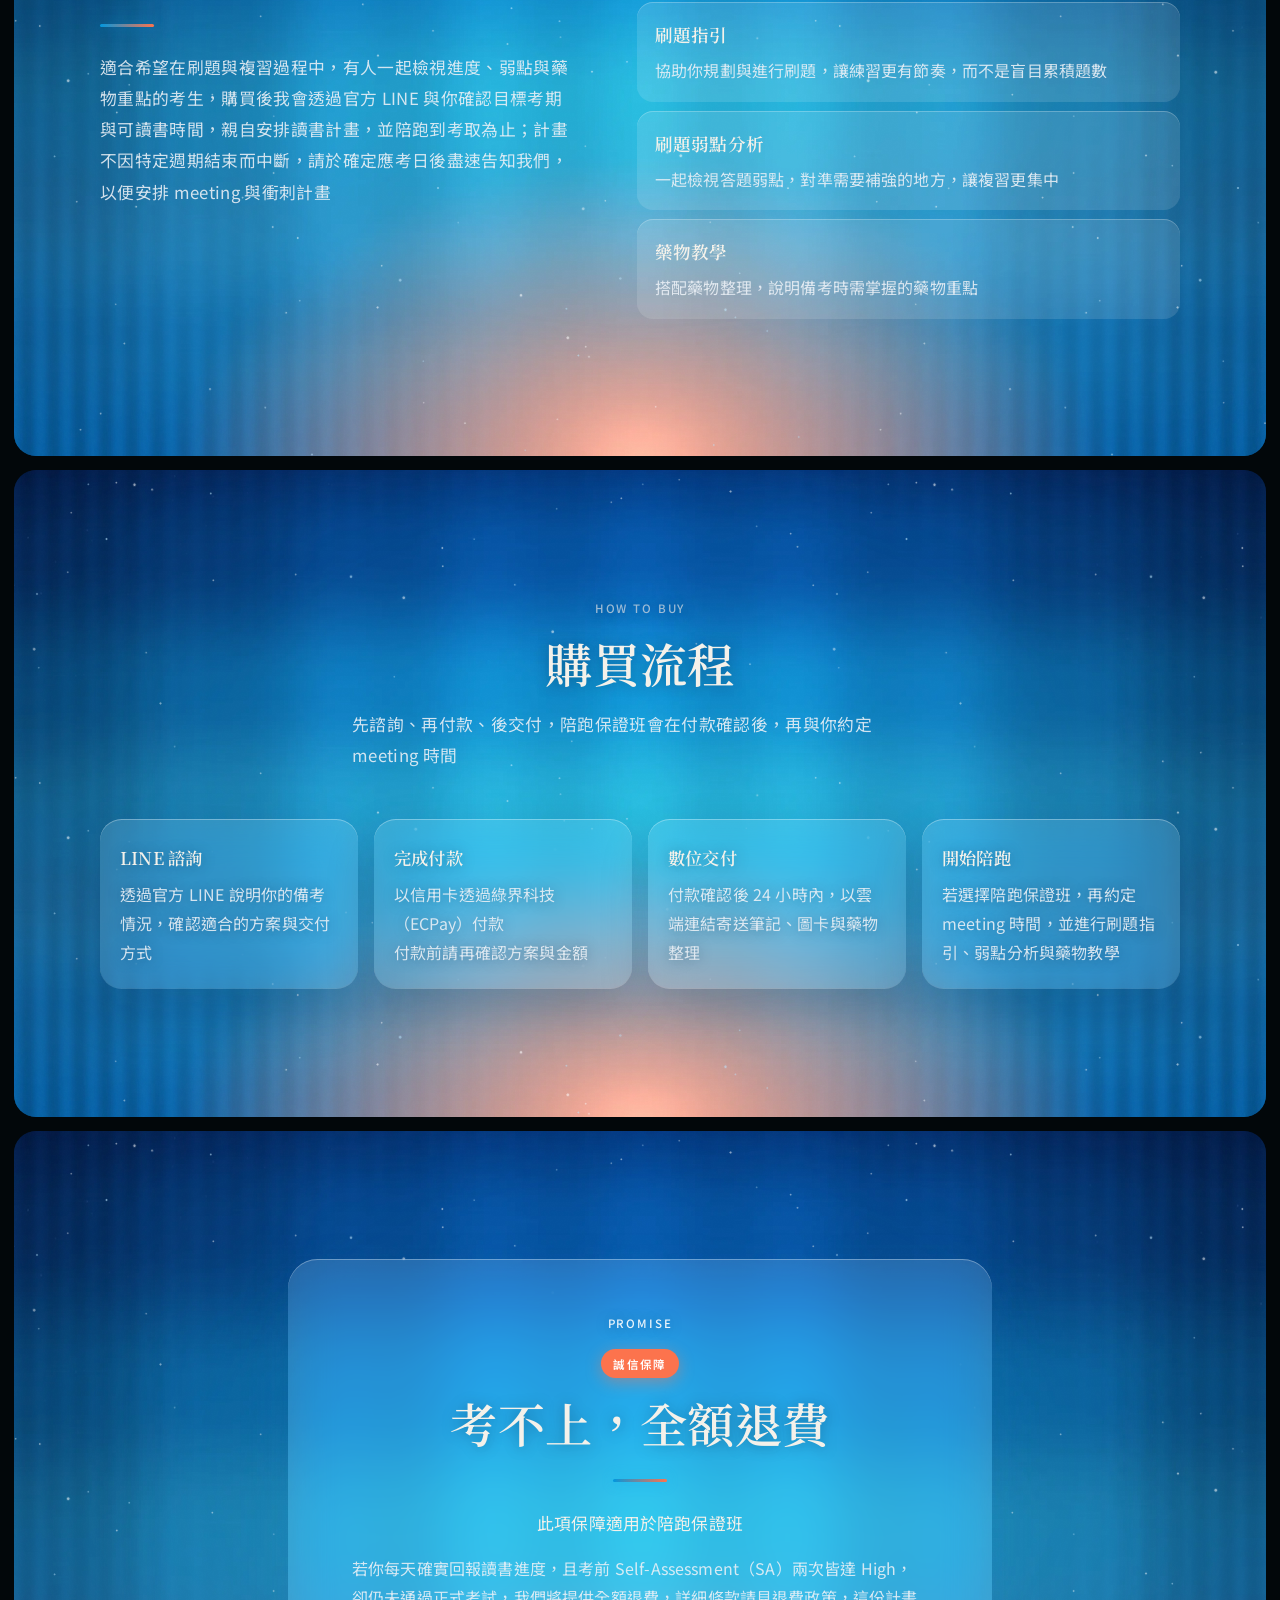
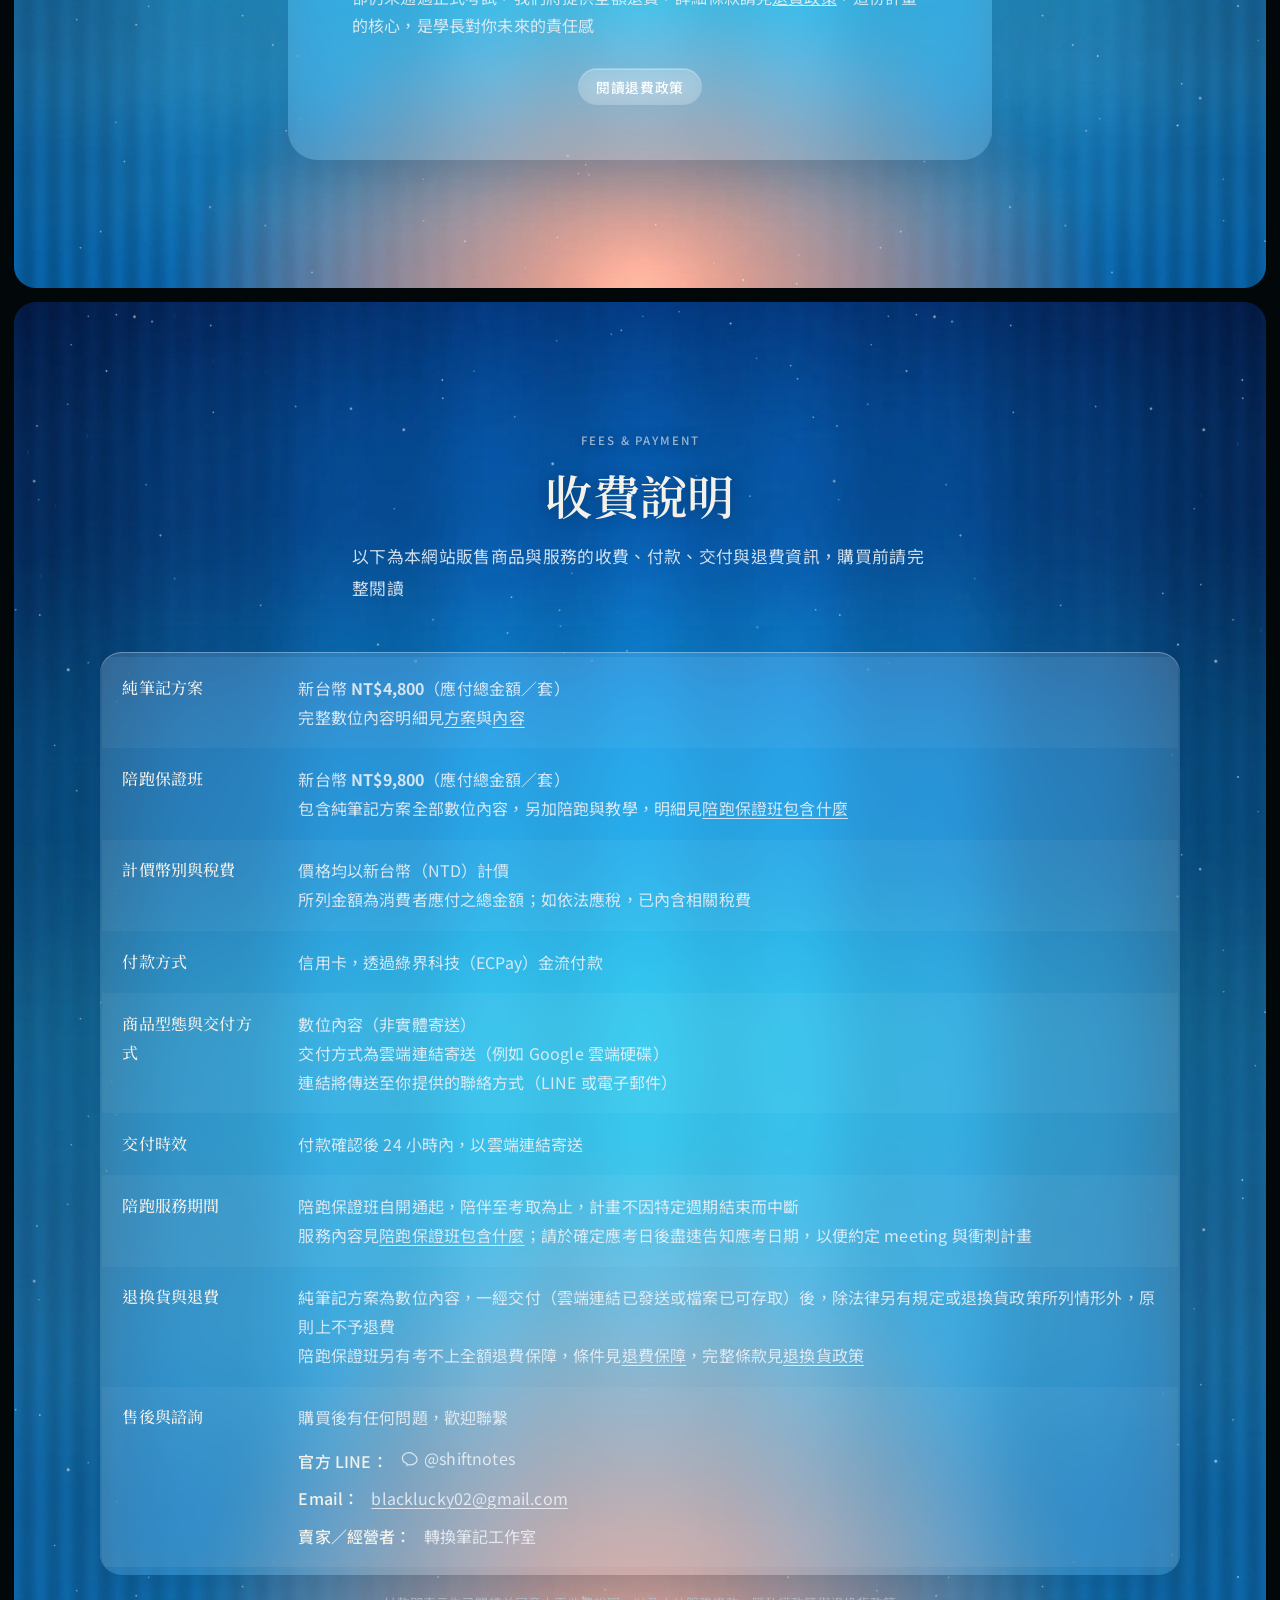
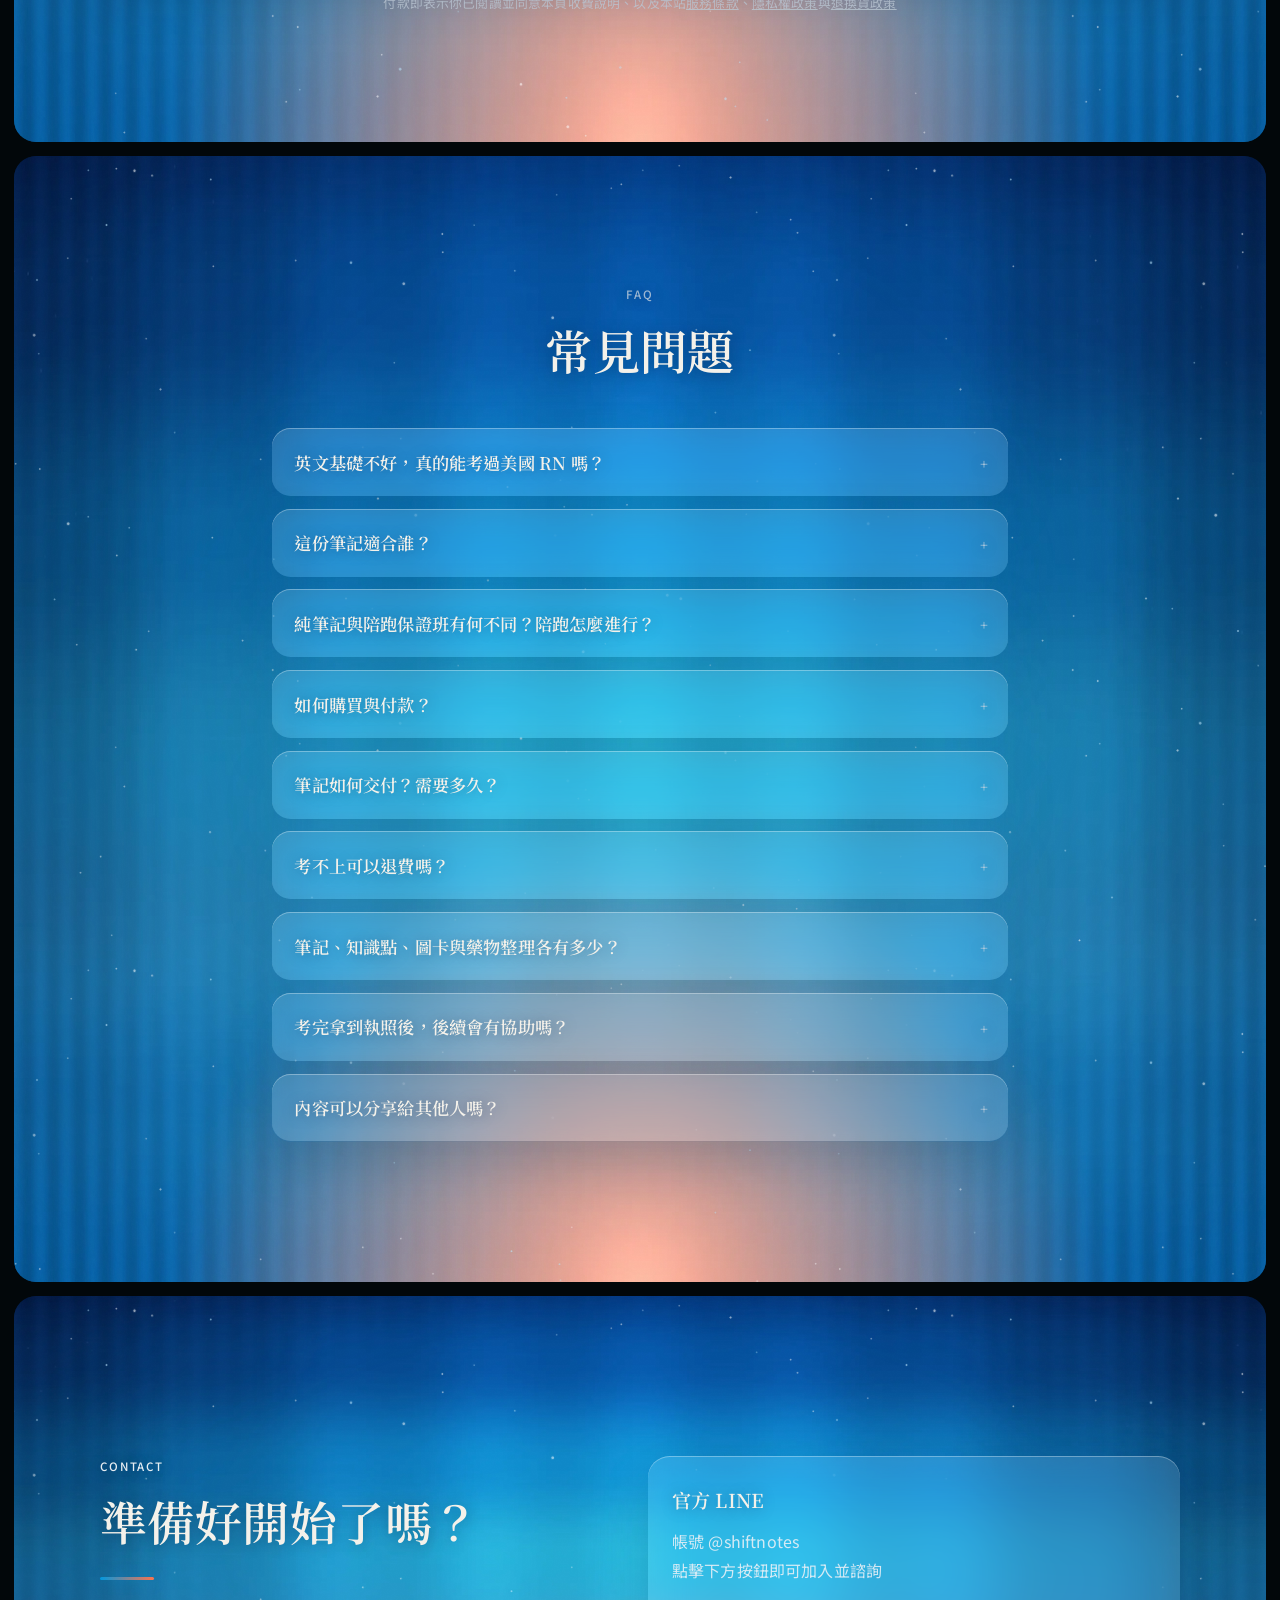
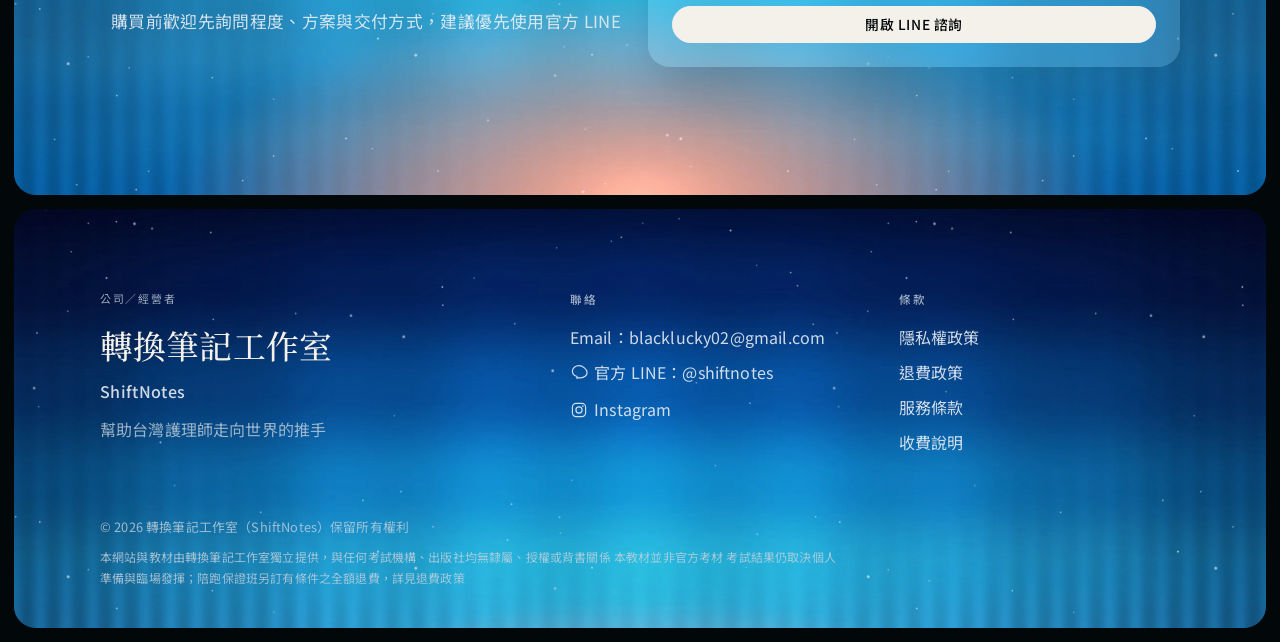
==== commit 4ca75c22: "搜尋結果站名改為耘楓學長 | shiftnotes，並更新網站圖示" ====
--- a/index.html
+++ b/index.html
@@ -14,7 +14,7 @@
   <link rel="alternate" hreflang="x-default" href="https://shiftnotes.github.io/">
   <meta property="og:type" content="website">
   <meta property="og:locale" content="zh_TW">
-  <meta property="og:site_name" content="ShiftNotes">
+  <meta property="og:site_name" content="耘楓學長 | shiftnotes">
   <meta property="og:title" content="ShiftNotes｜耘楓學長的 RN 實戰教室">
   <meta property="og:description" content="耘楓學長的 RN 實戰教室：101 篇中英對照筆記、6,000+ 則知識點、101 張圖卡與 80+ 種藥物整理 已協助多位學員考上RN">
   <meta property="og:url" content="https://shiftnotes.github.io/">
@@ -27,17 +27,15 @@
   <meta name="twitter:description" content="耘楓學長的 RN 實戰教室：101 篇中英對照筆記、6,000+ 則知識點、101 張圖卡與 80+ 種藥物整理">
   <meta name="twitter:image" content="https://shiftnotes.github.io/assets/og-image.png">
   <meta name="theme-color" content="#02070A">
-  <link rel="icon" href="favicon.ico?v=logo2" sizes="48x48">
-  <link rel="icon" href="assets/favicon-192.png?v=logo2" type="image/png" sizes="192x192">
-  <link rel="icon" href="assets/favicon-32.png?v=logo2" type="image/png" sizes="32x32">
-  <link rel="apple-touch-icon" href="assets/apple-touch-icon.png?v=logo2" sizes="180x180">
+  <link rel="icon" href="/favicon.ico" sizes="any">
+  <link rel="icon" href="/favicon.svg" type="image/svg+xml">
+  <link rel="icon" href="/assets/favicon-192.png" type="image/png" sizes="192x192">
+  <link rel="apple-touch-icon" href="/assets/apple-touch-icon.png" sizes="180x180">
   <link rel="preconnect" href="https://fonts.googleapis.com">
   <link rel="preconnect" href="https://fonts.gstatic.com" crossorigin>
   <link href="https://fonts.googleapis.com/css2?family=Cormorant+Garamond:ital,wght@0,500;0,600;1,500;1,600&family=Inter:wght@400;500;600&family=Noto+Sans+TC:wght@400;500;700&family=Noto+Serif+TC:wght@500;600;700&display=swap" rel="stylesheet">
   <link rel="stylesheet" href="css/styles.css?v=hero14">
-  <script type="application/ld+json">
- 
-{
+  <script type="application/ld+json">{
   "@context": "https://schema.org",
   "@graph": [
     {
@@ -57,11 +55,15 @@
       "@type": "WebSite",
       "@id": "https://shiftnotes.github.io/#website",
       "url": "https://shiftnotes.github.io/",
-      "name": "ShiftNotes",
+      "name": "耘楓學長 | shiftnotes",
       "inLanguage": "zh-Hant-TW",
       "publisher": {
         "@id": "https://shiftnotes.github.io/#organization"
-      }
+      },
+      "alternateName": [
+        "shiftnotes",
+        "轉換筆記 ShiftNotes"
+      ]
     },
     {
       "@type": "Person",
@@ -259,9 +261,7 @@
       ]
     }
   ]
-}
-
- </script>
+}</script>
 </head>
 <body>
   <header class="site-header">
